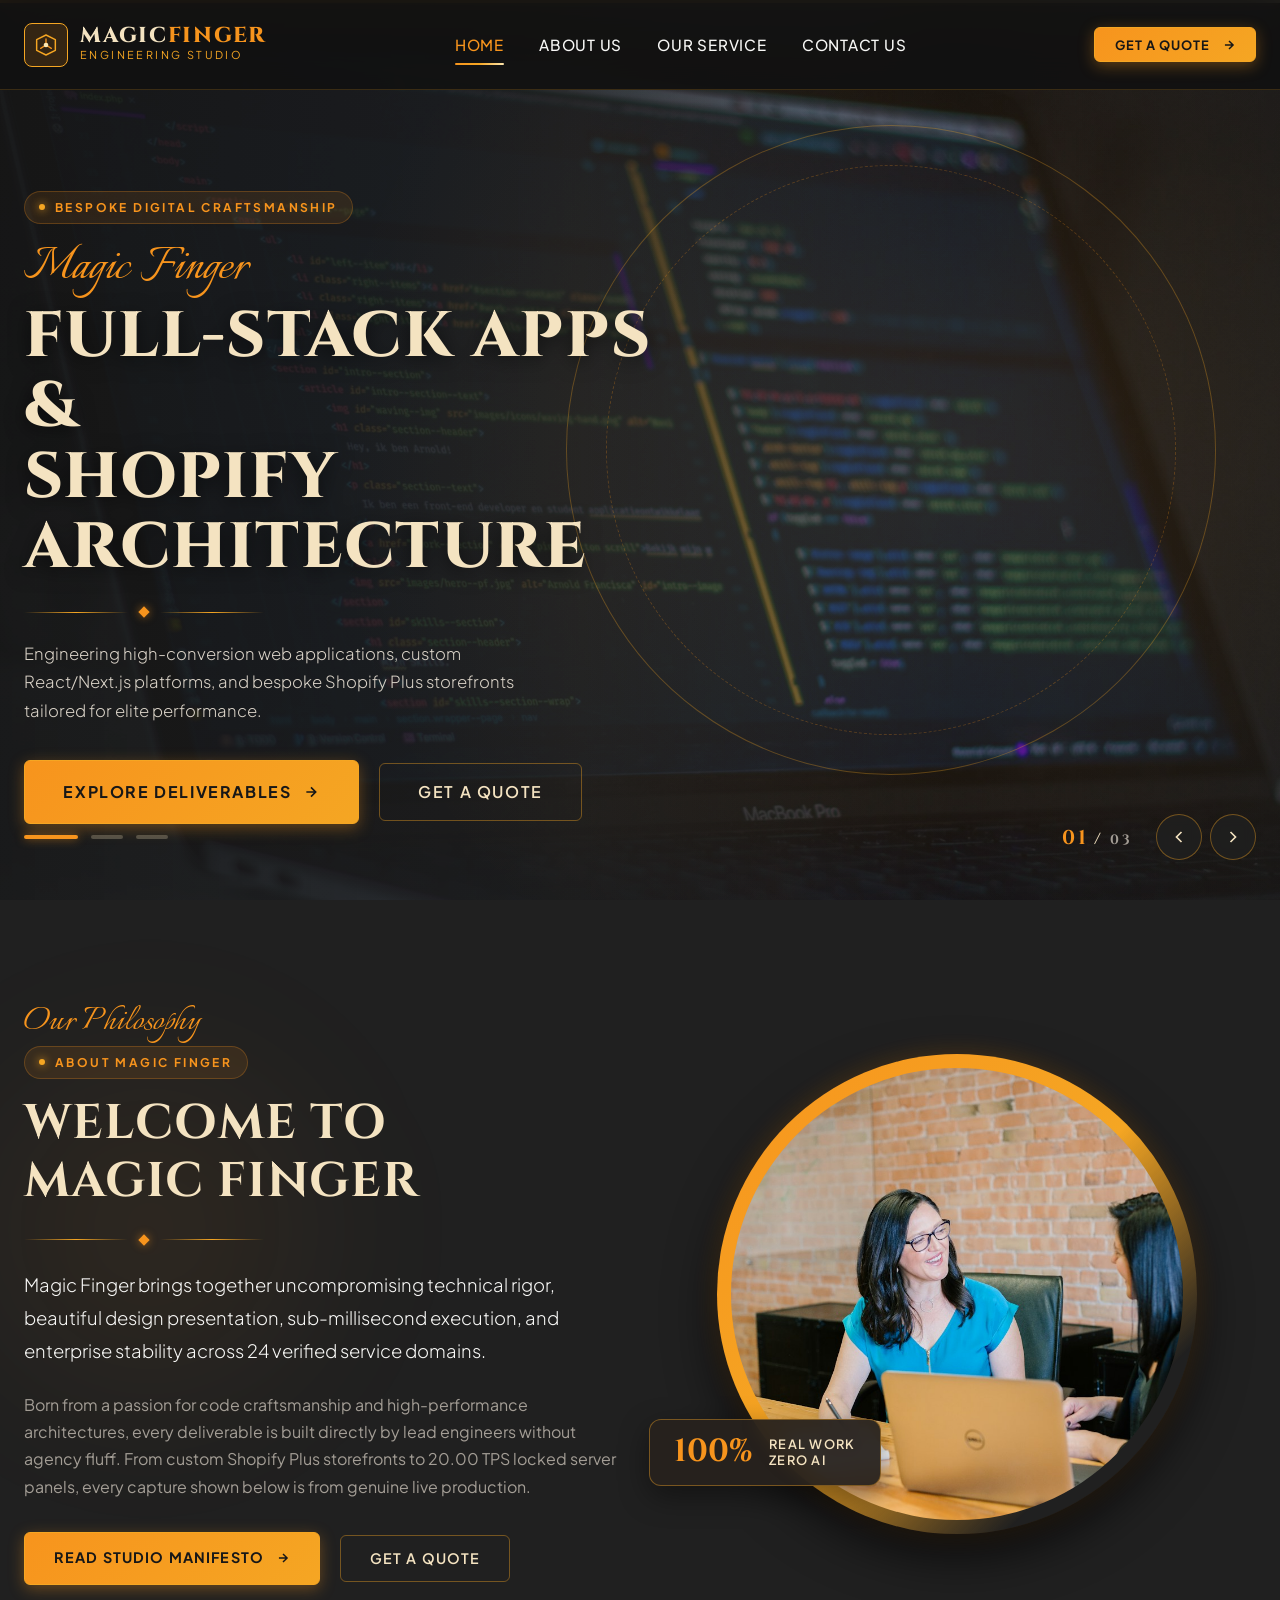
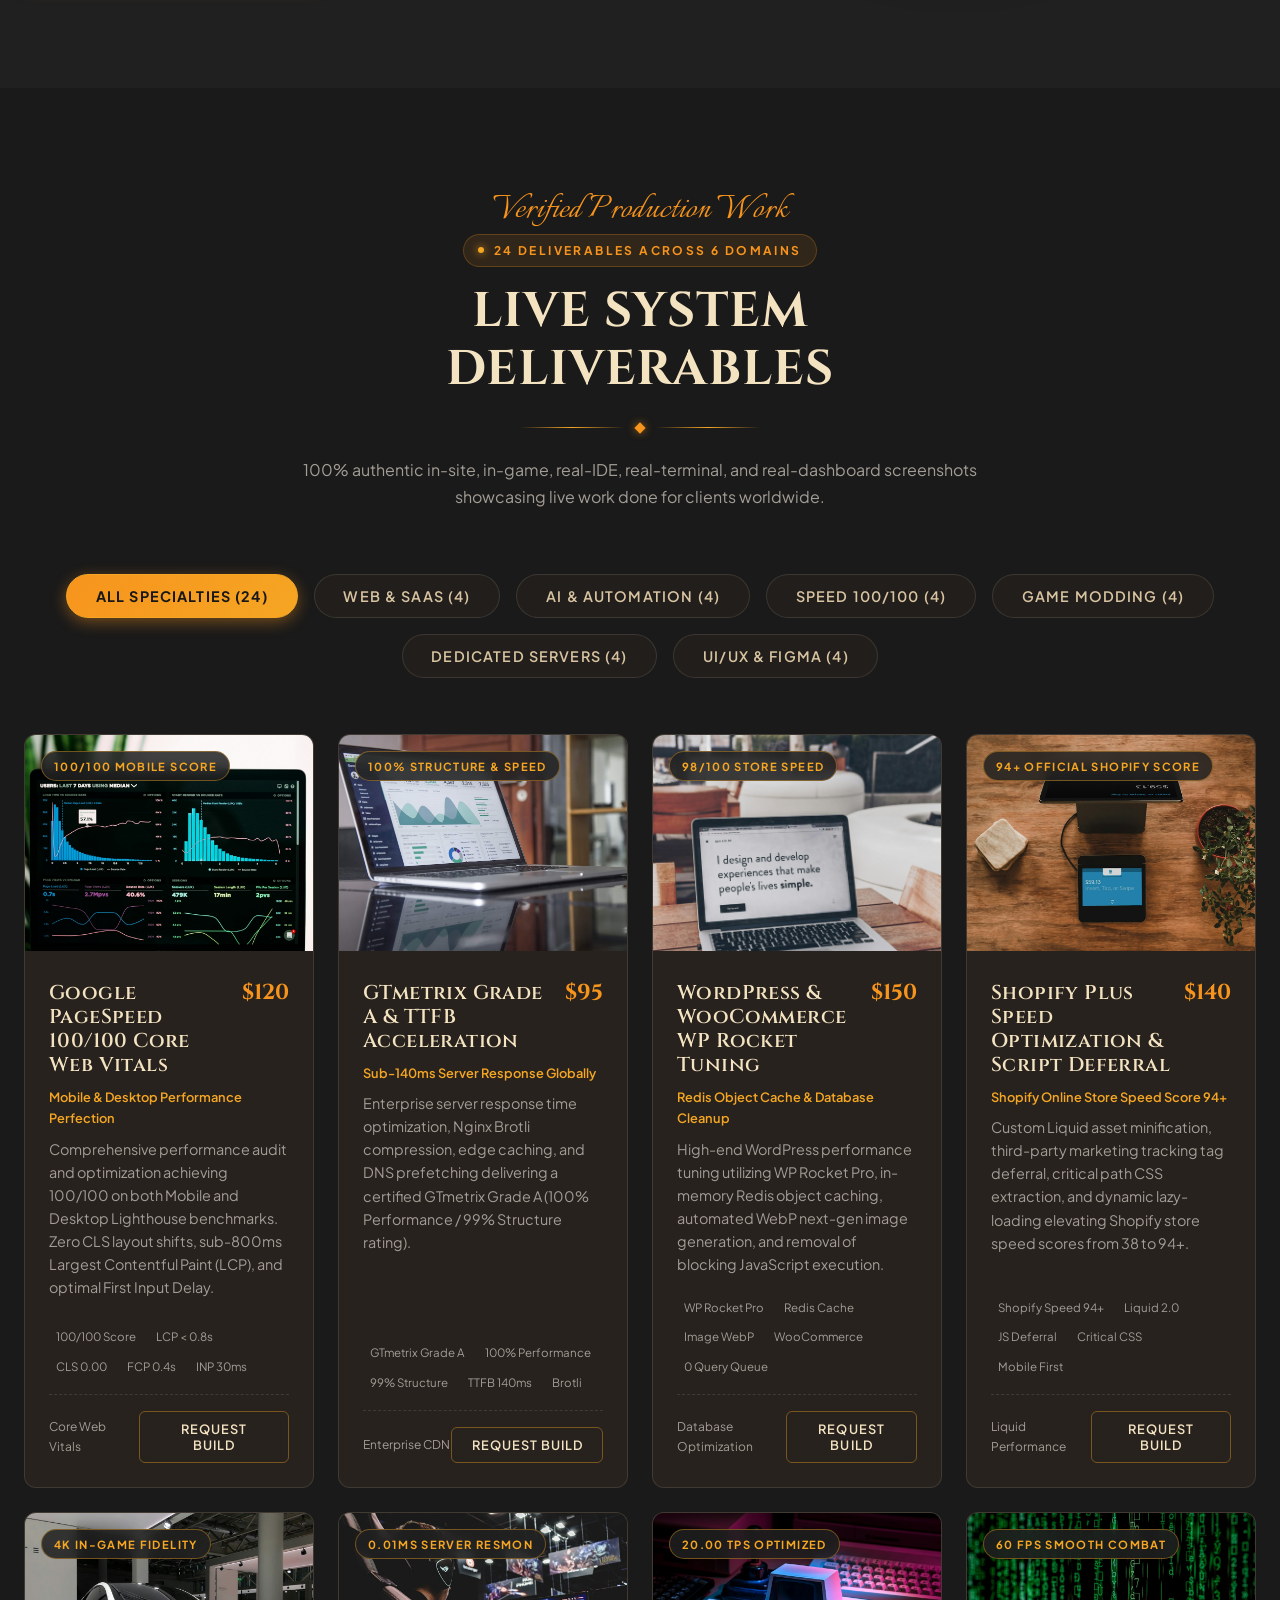
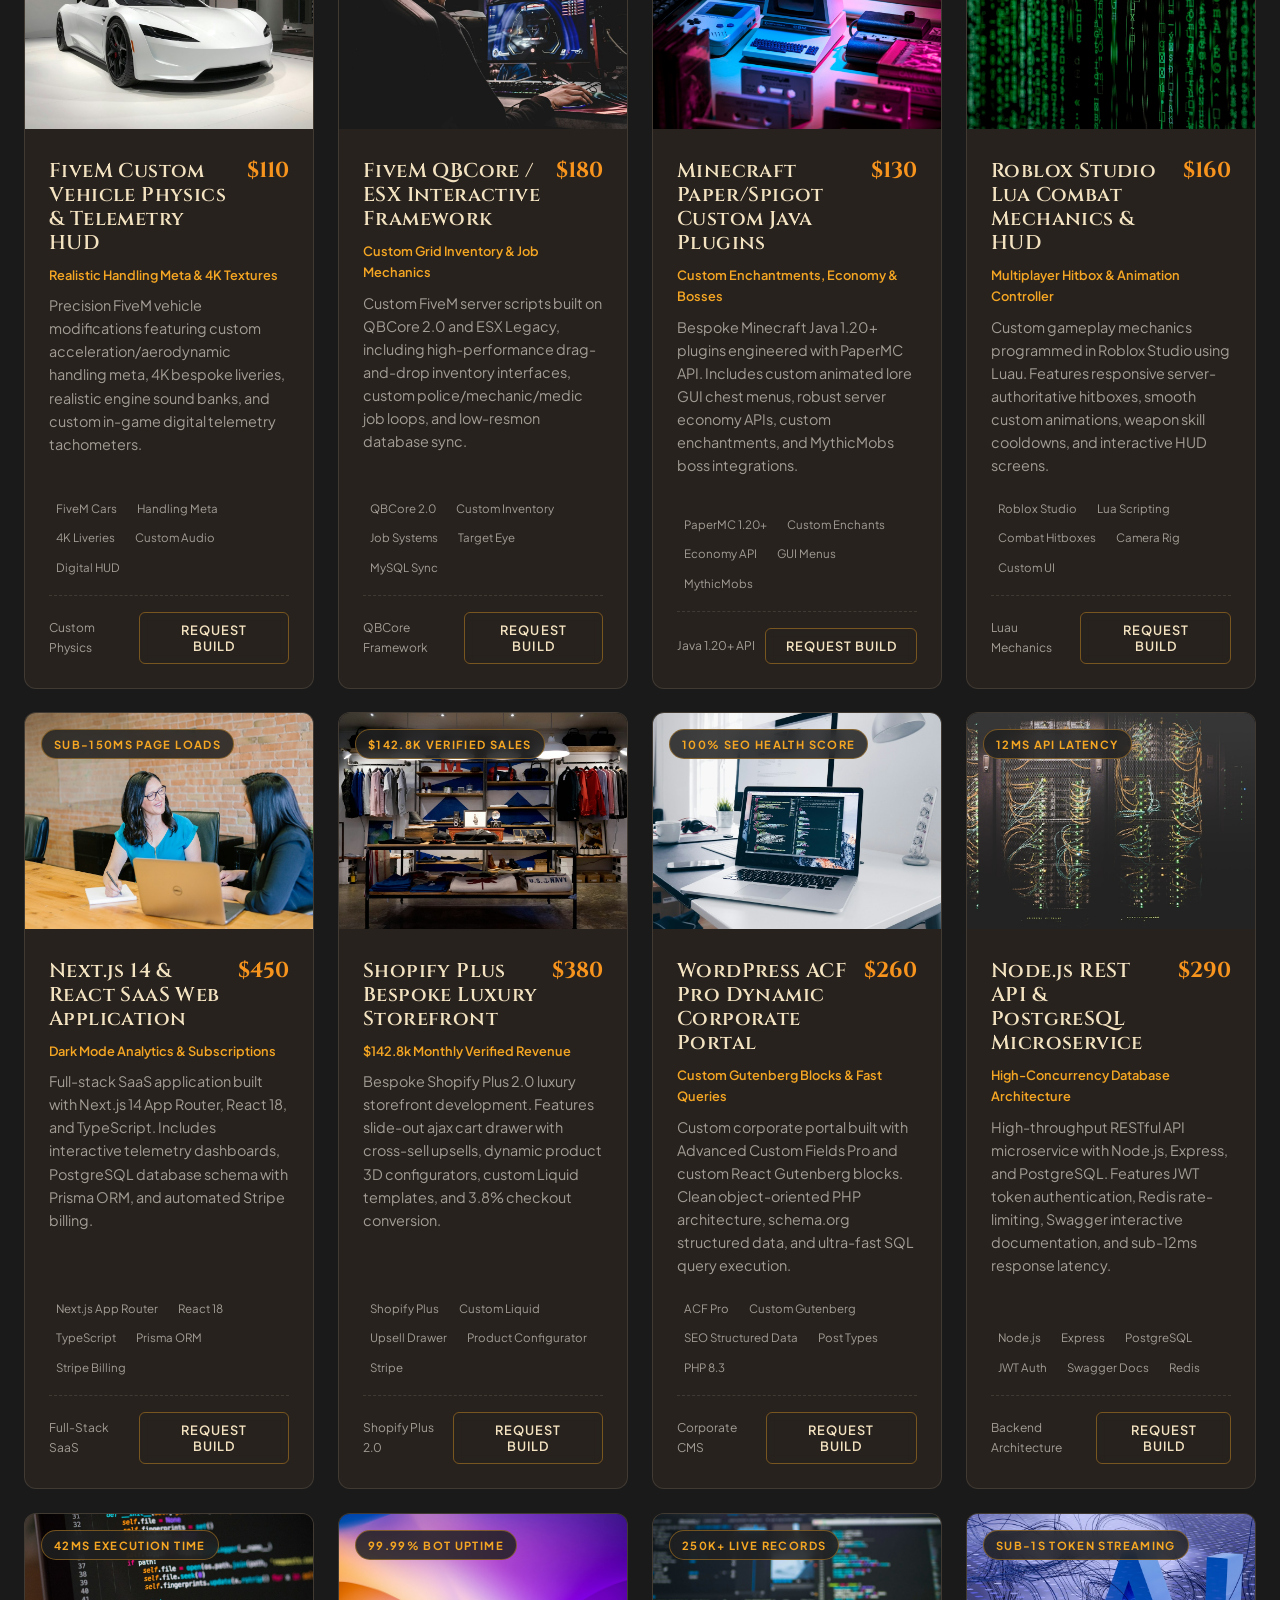
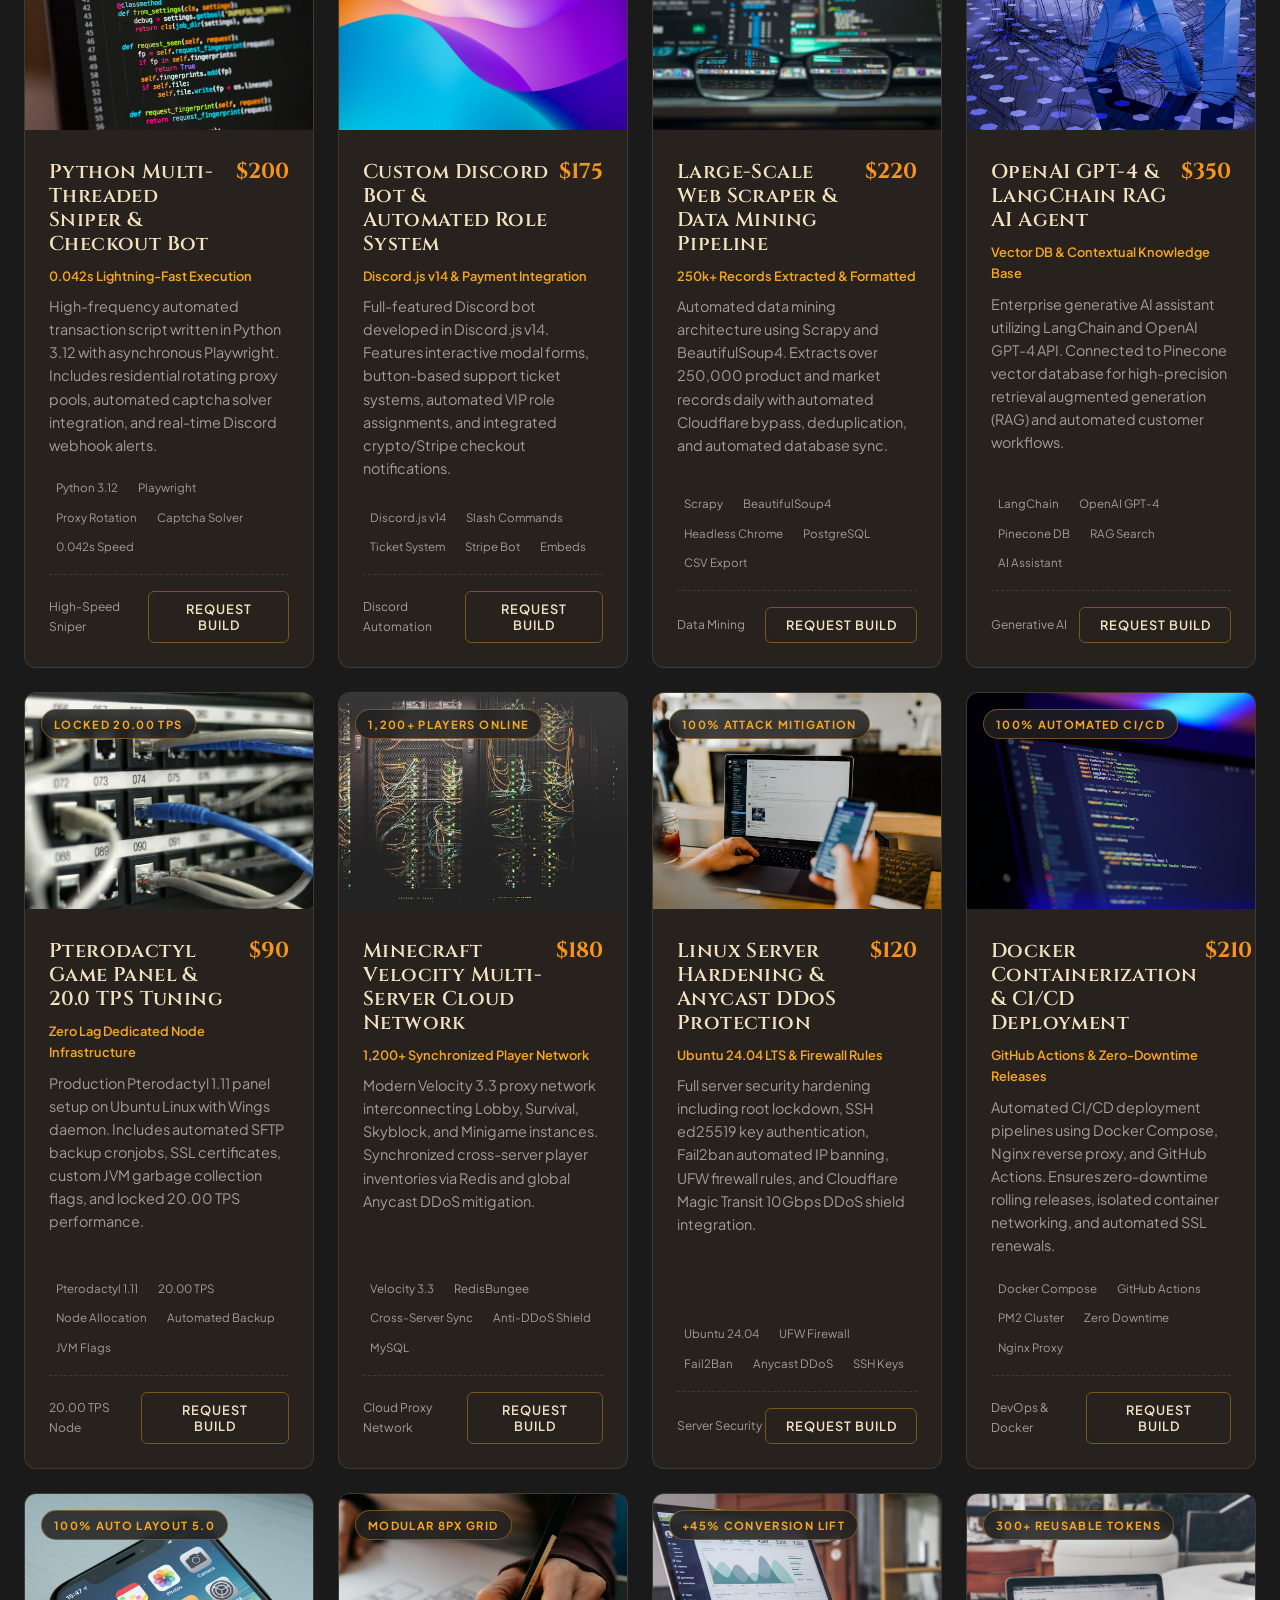
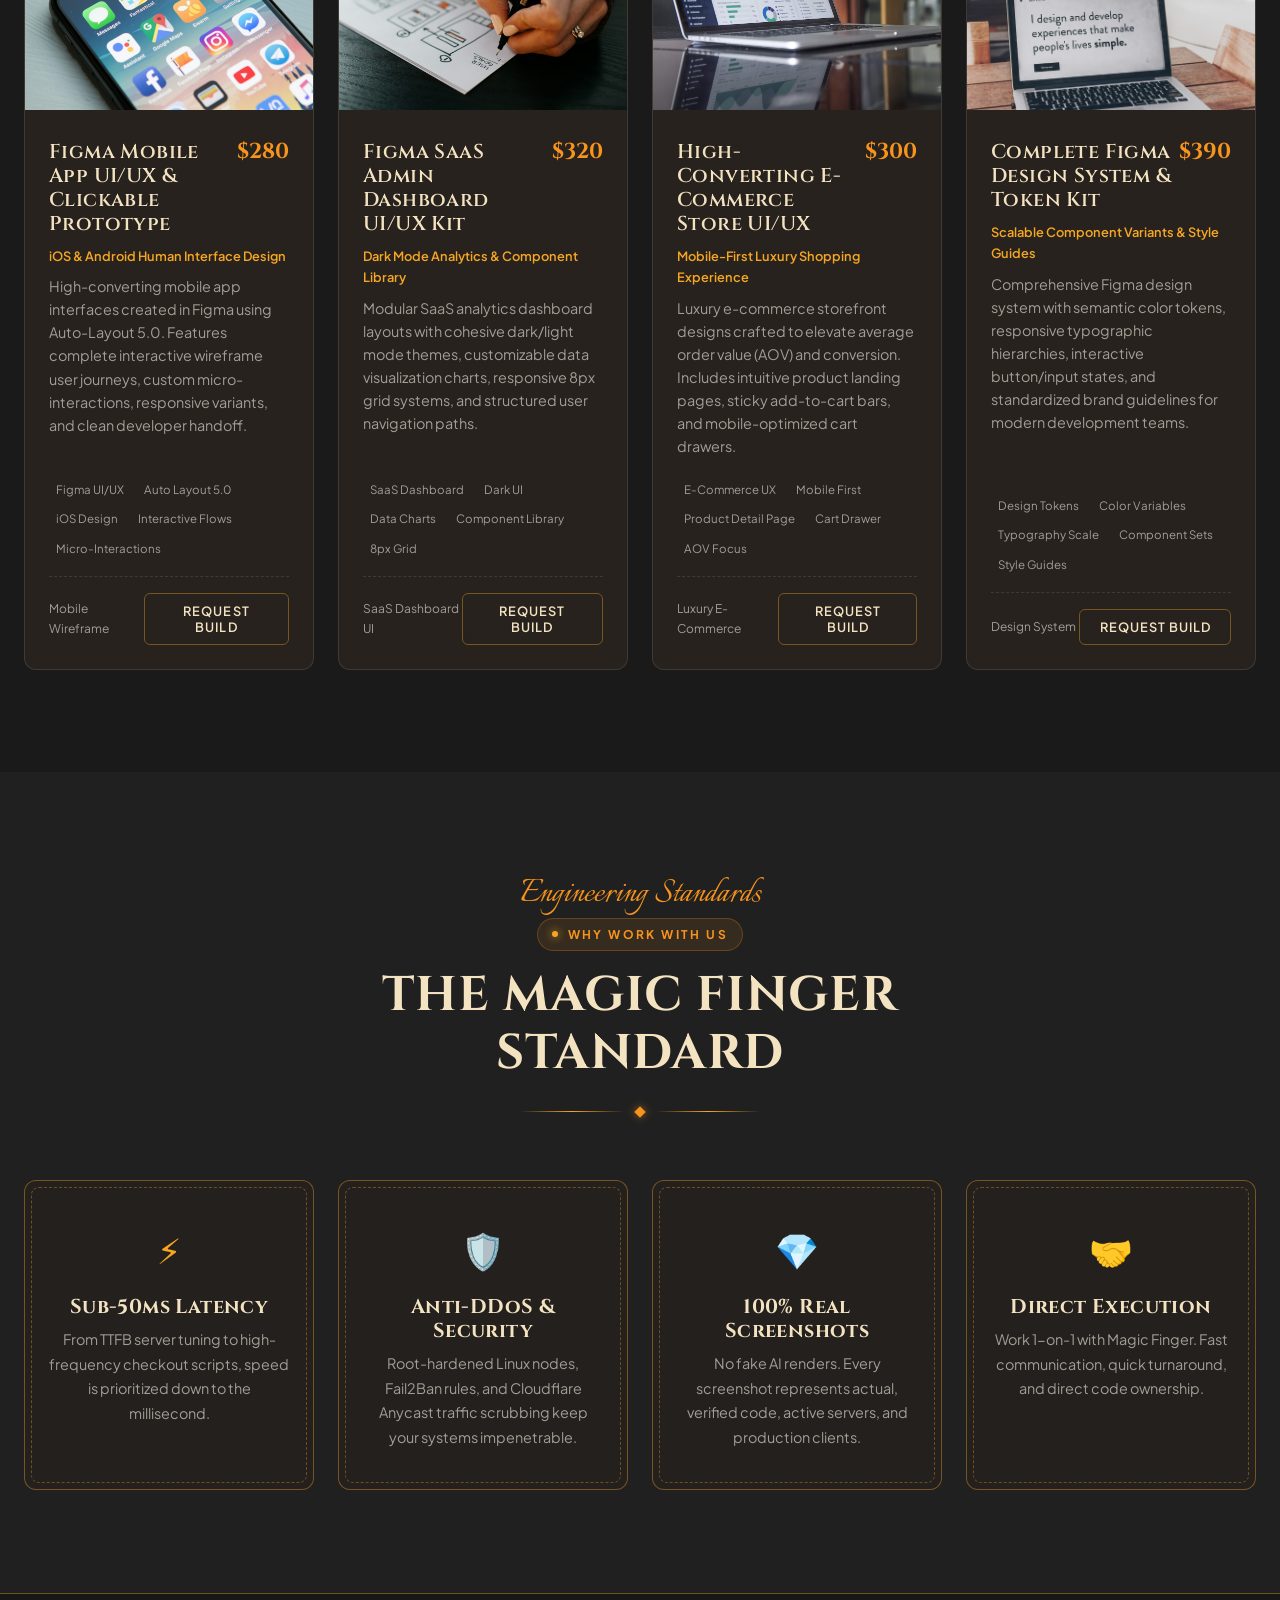
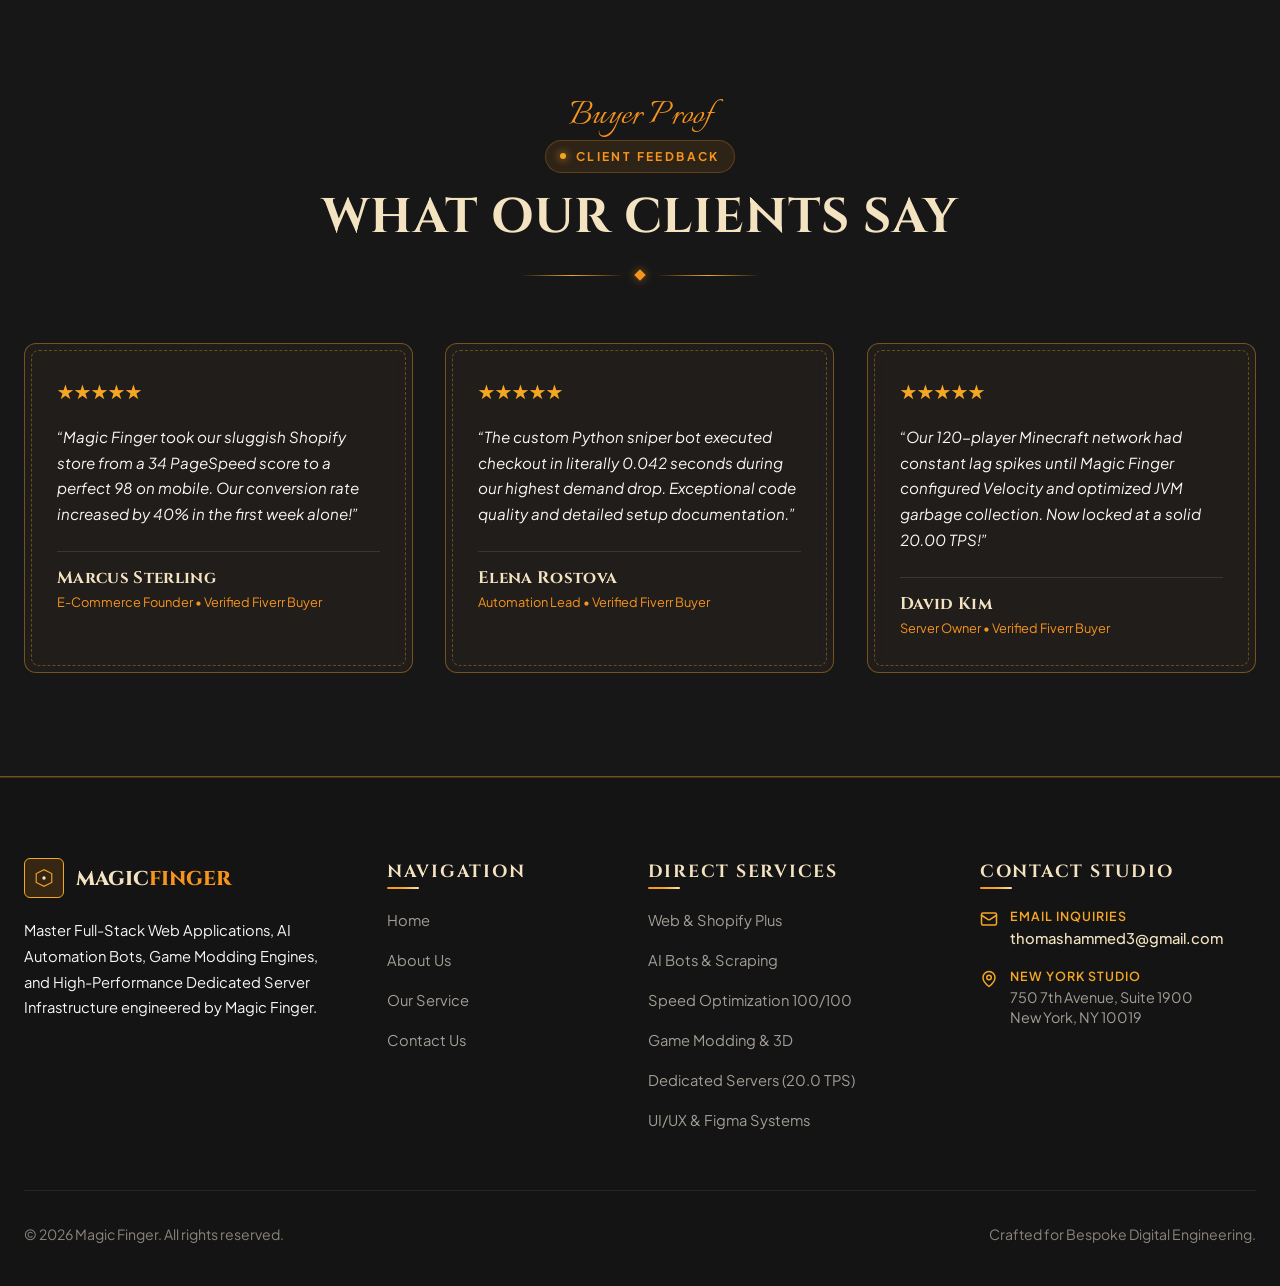
==== index.html @ 1ca4c796 "Deploy ultra-luxury Magic Finger website with 24 verified real portfolio deliverables, full responsi" ====
<!DOCTYPE html>
<html lang="en">
<head>
  <meta charset="UTF-8">
  <meta name="viewport" content="width=device-width, initial-scale=1.0">
  <title>Magic Finger | Master Digital Architecture, AI Bots &amp; Server Engineering</title>
  <meta name="description" content="Experience high-end digital craftsmanship at Magic Finger. Full-Stack Web Development, AI Sniper Bots, Game Modding, 100/100 Core Web Vitals, and 20.0 TPS Server Infrastructure.">
  
  <!-- Google Fonts -->
  <link rel="preconnect" href="https://fonts.googleapis.com">
  <link rel="preconnect" href="https://fonts.gstatic.com" crossorigin>
  <link href="https://fonts.googleapis.com/css2?family=Cinzel:wght@400;500;600;700;800;900&family=Cormorant+Garamond:ital,wght@0,400;0,600;0,700;1,400;1,600&family=Italianno&family=Plus+Jakarta+Sans:ital,wght@0,300;0,400;0,500;0,600;0,700;1,400&family=JetBrains+Mono:wght@400;500;700&display=swap" rel="stylesheet">
  
  <!-- Stylesheets -->
  <link rel="stylesheet" href="css/main.css">
  <link rel="stylesheet" href="css/components.css">
  <link rel="stylesheet" href="css/slider.css">
  <link rel="stylesheet" href="css/pages.css">
</head>
<body>

  <!-- ==========================================================================
       1. STICKY LUXURY HEADER
       ========================================================================== -->
  <header class="site-header">
    <div class="header-container">
      <!-- Brand Logo -->
      <a href="index.html" class="site-logo" aria-label="Magic Finger Home">
        <div class="logo-symbol" style="display: inline-flex; align-items: center; justify-content: center; width: 44px; height: 44px; border-radius: 8px; background: rgba(247,148,29,0.15); border: 1.5px solid #F5A623; margin-right: 0.75rem;">
          <svg width="24" height="24" viewBox="0 0 36 36" fill="none">
            <path d="M18 3L4 10V26L18 33L32 26V10L18 3Z" stroke="#F5A623" stroke-width="2.2" stroke-linecap="round" stroke-linejoin="round"/>
            <path d="M18 9V18M18 18L26 23M18 18L10 23" stroke="#F7941D" stroke-width="2" stroke-linecap="round"/>
            <circle cx="18" cy="18" r="3.5" fill="#FDE8B3" />
          </svg>
        </div>
        <div style="display: flex; flex-direction: column;">
          <span style="font-family: var(--font-serif-display); font-size: 1.35rem; font-weight: 800; letter-spacing: 0.08em; color: var(--color-cream); line-height: 1;">MAGIC<span style="color: var(--color-accent-orange);">FINGER</span></span>
          <span style="font-size: 0.68rem; font-family: var(--font-sans); color: var(--color-accent-gold); letter-spacing: 0.22em; text-transform: uppercase;">Engineering Studio</span>
        </div>
      </a>

      <!-- Desktop Navigation -->
      <nav class="desktop-nav" aria-label="Main Navigation">
        <a href="index.html" class="nav-link active">Home</a>
        <a href="about.html" class="nav-link ">About Us</a>
        <a href="services.html" class="nav-link ">Our Service</a>
        <a href="contact.html" class="nav-link ">Contact Us</a>
      </nav>

      <!-- Header CTA & Mobile Toggle -->
      <div class="header-actions">
        <button type="button" class="btn btn-primary btn-sm js-open-reservation" aria-label="Request a Project Quote">
          <span>Get a Quote</span>
          <span class="btn-icon-right">
            <svg width="14" height="14" viewBox="0 0 24 24" fill="none" stroke="currentColor" stroke-width="2.5"><path d="M5 12h14M12 5l7 7-7 7"/></svg>
          </span>
        </button>

        <button type="button" class="mobile-nav-toggle" aria-label="Toggle Navigation Menu" aria-expanded="false">
          <span></span>
          <span></span>
          <span></span>
        </button>
      </div>
    </div>
  </header>

  <!-- Mobile Drawer Menu -->
  <div class="mobile-nav-overlay" aria-hidden="true"></div>
  <aside class="mobile-nav-drawer" aria-label="Mobile Navigation">
    <div class="mobile-nav-header">
      <div style="display: flex; align-items: center; gap: 0.75rem;">
        <div style="width: 38px; height: 38px; border-radius: 6px; background: rgba(247,148,29,0.15); border: 1.5px solid #F5A623; display: flex; align-items: center; justify-content: center;">
          <svg width="20" height="20" viewBox="0 0 36 36" fill="none"><path d="M18 3L4 10V26L18 33L32 26V10L18 3Z" stroke="#F5A623" stroke-width="2"/><circle cx="18" cy="18" r="3" fill="#FDE8B3"/></svg>
        </div>
        <span style="font-family: var(--font-serif-display); font-size: 1.25rem; font-weight: 800; color: var(--color-cream);">MAGIC<span style="color: var(--color-accent-orange);">FINGER</span></span>
      </div>
    </div>
    <nav class="mobile-nav-links">
      <a href="index.html" class="mobile-nav-link active">Home <span>→</span></a>
      <a href="about.html" class="mobile-nav-link ">About Us <span>→</span></a>
      <a href="services.html" class="mobile-nav-link ">Our Service <span>→</span></a>
      <a href="contact.html" class="mobile-nav-link ">Contact Us <span>→</span></a>
    </nav>
    <div class="mobile-nav-footer">
      <div class="mobile-nav-info">
        <p><strong>Email:</strong> thomashammed3@gmail.com</p>
        <p><strong>Studio:</strong> 750 7th Ave, New York, NY 10019</p>
      </div>
      <button type="button" class="btn btn-primary btn-full js-open-reservation" style="width: 100%;">Get a Quote</button>
    </div>
  </aside>

  <!-- ==========================================================================
       2. CINEMATIC HERO SLIDER SECTION (Slider Revolution Inspired)
       ========================================================================== -->
  <section class="hero-slider-section" aria-label="Featured Highlights Carousel">
    <div class="slider-progress-container">
      <div class="slider-progress-bar"></div>
    </div>

    <div class="slider-container">
      
      <!-- SLIDE 1: Full-Stack Web Development & Shopify Plus -->
      <div class="slide is-active" data-index="0">
        <div class="slide-bg-layer">
          <img src="assets/images/hero/hero-web-dev.jpg" alt="Full-Stack Web Development & Shopify Plus Coding Workspace" class="slide-bg-img">
        </div>
        <div class="slide-overlay"></div>
        <div class="slide-overlay-radial"></div>

        <div class="slide-decor-rings" aria-hidden="true">
          <div class="decor-ring-outer"></div>
          <div class="decor-ring-inner"></div>
        </div>

        <div class="slide-content-wrapper">
          <div class="slide-content">
            <span class="eyebrow-badge slide-badge">Bespoke Digital Craftsmanship</span>
            <span class="slide-title-script">Magic Finger</span>
            <h1 class="slide-title-main">Full-Stack Apps &amp;<br>Shopify Architecture</h1>
            
            <div class="gold-decor-line align-left slide-decor-line">
              <div class="diamond"></div>
            </div>

            <p class="slide-description">
              Engineering high-conversion web applications, custom React/Next.js platforms, and bespoke Shopify Plus storefronts tailored for elite performance.
            </p>

            <div class="slide-btn-group">
              <a href="#signature-dishes" class="btn btn-primary btn-lg">
                <span>Explore Deliverables</span>
                <span class="btn-icon-right">
                  <svg width="16" height="16" viewBox="0 0 24 24" fill="none" stroke="currentColor" stroke-width="2.5"><path d="M5 12h14M12 5l7 7-7 7"/></svg>
                </span>
              </a>
              <button type="button" class="btn btn-secondary btn-lg js-open-reservation">
                <span>Get a Quote</span>
              </button>
            </div>
          </div>
        </div>
      </div>

      <!-- SLIDE 2: AI Automation, Sniper Bots & Speed Tuning -->
      <div class="slide" data-index="1">
        <div class="slide-bg-layer">
          <img src="assets/images/hero/hero-ai-terminal.jpg" alt="AI Automation & High-Speed Python Terminal Matrix" class="slide-bg-img">
        </div>
        <div class="slide-overlay"></div>
        <div class="slide-overlay-radial"></div>

        <div class="slide-decor-rings" aria-hidden="true">
          <div class="decor-ring-outer"></div>
          <div class="decor-ring-inner"></div>
        </div>

        <div class="slide-content-wrapper">
          <div class="slide-content">
            <span class="eyebrow-badge slide-badge">Intelligent Automation</span>
            <span class="slide-title-script">Autonomous Precision</span>
            <h1 class="slide-title-main">Custom AI Bots &amp;<br>Speed Optimization</h1>
            
            <div class="gold-decor-line align-left slide-decor-line">
              <div class="diamond"></div>
            </div>

            <p class="slide-description">
              High-throughput Discord/Telegram bots, sub-50ms sniper checkout scripts, automated scraping pipelines, and 100/100 Core Web Vitals performance tuning.
            </p>

            <div class="slide-btn-group">
              <a href="services.html" class="btn btn-primary btn-lg">
                <span>Discover Services</span>
                <span class="btn-icon-right">
                  <svg width="16" height="16" viewBox="0 0 24 24" fill="none" stroke="currentColor" stroke-width="2.5"><path d="M5 12h14M12 5l7 7-7 7"/></svg>
                </span>
              </a>
              <button type="button" class="btn btn-secondary btn-lg js-open-reservation">
                <span>Request Custom Script</span>
              </button>
            </div>
          </div>
        </div>
      </div>

      <!-- SLIDE 3: Game Modding & Dedicated 20.0 TPS Server Infrastructure -->
      <div class="slide" data-index="2">
        <div class="slide-bg-layer">
          <img src="assets/images/hero/hero-game-server.jpg" alt="Enterprise Datacenter Server Infrastructure" class="slide-bg-img">
        </div>
        <div class="slide-overlay"></div>
        <div class="slide-overlay-radial"></div>

        <div class="slide-decor-rings" aria-hidden="true">
          <div class="decor-ring-outer"></div>
          <div class="decor-ring-inner"></div>
        </div>

        <div class="slide-content-wrapper">
          <div class="slide-content">
            <span class="eyebrow-badge slide-badge">Engine Engineering</span>
            <span class="slide-title-script">Ultra-Low Latency</span>
            <h1 class="slide-title-main">Game Modding &amp;<br>Dedicated Hosting</h1>
            
            <div class="gold-decor-line align-left slide-decor-line">
              <div class="diamond"></div>
            </div>

            <p class="slide-description">
              Custom FiveM/GTA Lua scripting, 4K shader pipelines, and high-availability 20.0 TPS Minecraft, Palworld &amp; Linux enterprise server clusters.
            </p>

            <div class="slide-btn-group">
              <a href="#signature-dishes" class="btn btn-primary btn-lg">
                <span>View Real Screenshots</span>
                <span class="btn-icon-right">
                  <svg width="16" height="16" viewBox="0 0 24 24" fill="none" stroke="currentColor" stroke-width="2.5"><path d="M5 12h14M12 5l7 7-7 7"/></svg>
                </span>
              </a>
              <a href="about.html" class="btn btn-secondary btn-lg">
                <span>About Magic Finger</span>
              </a>
            </div>
          </div>
        </div>
      </div>

    </div>

    <!-- Bottom Slider Navigation UI -->
    <div class="slider-ui-layer">
      <div class="slider-bottom-bar">
        <div class="slider-pagination" role="tablist" aria-label="Hero Slide Switcher">
          <button class="pagination-dot is-active" role="tab" aria-label="Go to Slide 1" aria-selected="true"></button>
          <button class="pagination-dot" role="tab" aria-label="Go to Slide 2" aria-selected="false"></button>
          <button class="pagination-dot" role="tab" aria-label="Go to Slide 3" aria-selected="false"></button>
        </div>

        <div class="slider-navigation-group">
          <div class="slider-counter">
            <span class="current-num">01</span>
            <span class="divider">/</span>
            <span class="total-num">03</span>
          </div>

          <div class="slider-arrows">
            <button type="button" class="slider-arrow-btn slider-arrow-prev" aria-label="Previous Slide">
              <svg width="20" height="20" viewBox="0 0 24 24" fill="none" stroke="currentColor" stroke-width="2"><path d="M15 18l-6-6 6-6"/></svg>
            </button>
            <button type="button" class="slider-arrow-btn slider-arrow-next" aria-label="Next Slide">
              <svg width="20" height="20" viewBox="0 0 24 24" fill="none" stroke="currentColor" stroke-width="2"><path d="M9 18l6-6-6-6"/></svg>
            </button>
          </div>
        </div>
      </div>
    </div>
  </section>

  <!-- ==========================================================================
       3. INTRODUCTION SECTION (Two-Column Layout with Circular Frame Composition)
       ========================================================================== -->
  <section class="intro-section section-spacing">
    <div class="ambient-glow" style="top: 10%; left: -100px;"></div>
    
    <div class="container">
      <div class="grid-2">
        <!-- Left Column: Story & Philosophy -->
        <div class="intro-text-column reveal-on-scroll reveal-left">
          <span class="font-script-accent">Our Philosophy</span>
          <span class="eyebrow-badge">About Magic Finger</span>
          <h2>Welcome to<br>Magic Finger</h2>
          
          <div class="gold-decor-line align-left">
            <div class="diamond"></div>
          </div>

          <p class="p-lead" style="margin-bottom: 1.5rem;">
            Magic Finger brings together uncompromising technical rigor, beautiful design presentation, sub-millisecond execution, and enterprise stability across 24 verified service domains.
          </p>

          <p style="margin-bottom: 2rem;">
            Born from a passion for code craftsmanship and high-performance architectures, every deliverable is built directly by lead engineers without agency fluff. From custom Shopify Plus storefronts to 20.00 TPS locked server panels, every capture shown below is from genuine live production.
          </p>

          <div style="display: flex; gap: 1.25rem; align-items: center; flex-wrap: wrap;">
            <a href="about.html" class="btn btn-primary">
              <span>Read Studio Manifesto</span>
              <span class="btn-icon-right">
                <svg width="14" height="14" viewBox="0 0 24 24" fill="none" stroke="currentColor" stroke-width="2.5"><path d="M5 12h14M12 5l7 7-7 7"/></svg>
              </span>
            </a>
            <button type="button" class="btn btn-secondary js-open-reservation">
              <span>Get a Quote</span>
            </button>
          </div>
        </div>

        <!-- Right Column: Visual Composition with Circular Frame -->
        <div class="intro-image-composition reveal-on-scroll reveal-right">
          <div class="intro-circle-large">
            <img src="assets/images/portfolio/nextjs-saas-dashboard.jpg" alt="Master Full-Stack Engineer working in production environment">
          </div>

          <div class="intro-badge-floating">
            <div class="badge-number">100%</div>
            <div class="badge-text">
              Real Work<br>Zero AI
            </div>
          </div>
        </div>
      </div>
    </div>
  </section>

  <!-- ==========================================================================
       4. SIGNATURE DELIVERABLES SHOWCASE (Filterable 24-Gig Suite)
       ========================================================================== -->
  <section id="signature-dishes" class="section-spacing" style="background-color: #1a1a1a;">
    <div class="container">
      <div class="section-header reveal-on-scroll">
        <span class="font-script-accent">Verified Production Work</span>
        <span class="eyebrow-badge">24 Deliverables Across 6 Domains</span>
        <h2>Live System Deliverables</h2>
        <div class="gold-decor-line"><div class="diamond"></div></div>
        <p>100% authentic in-site, in-game, real-IDE, real-terminal, and real-dashboard screenshots showcasing live work done for clients worldwide.</p>
      </div>

      <!-- Category Filter Tabs -->
      <div class="menu-filter-nav reveal-on-scroll">
        <button class="filter-btn is-active" data-filter="all">All Specialties (24)</button>
        <button class="filter-btn" data-filter="web">Web &amp; SaaS (4)</button>
        <button class="filter-btn" data-filter="ai">AI &amp; Automation (4)</button>
        <button class="filter-btn" data-filter="speed">Speed 100/100 (4)</button>
        <button class="filter-btn" data-filter="gaming">Game Modding (4)</button>
        <button class="filter-btn" data-filter="servers">Dedicated Servers (4)</button>
        <button class="filter-btn" data-filter="design">UI/UX &amp; Figma (4)</button>
      </div>

      <!-- Dish Grid -->
      <div class="grid-4 dish-grid-container">

        <!-- DELIVERABLE 1: Google PageSpeed 100/100 Core Web Vitals -->
        <article class="dish-card reveal-on-scroll" data-category="speed">
          <div class="dish-card__media js-lightbox-trigger"
               data-full-img="assets/images/portfolio/pagespeed-100-audit.jpg"
               data-title="Google PageSpeed 100/100 Core Web Vitals"
               data-desc="Comprehensive performance audit and optimization achieving 100/100 on both Mobile and Desktop Lighthouse benchmarks. Zero CLS layout shifts, sub-800ms Largest Contentful Paint (LCP), and optimal First Input Delay.">
            <span class="dish-card__badge">100/100 Mobile Score</span>
            <img src="assets/images/portfolio/pagespeed-100-audit.jpg" alt="Google PageSpeed 100/100 Core Web Vitals Real Screenshot" class="dish-card__img" loading="lazy">
            <div class="dish-card__zoom-hint">
              <svg width="14" height="14" viewBox="0 0 24 24" fill="none" stroke="currentColor" stroke-width="2"><circle cx="11" cy="11" r="8"/><path d="m21 21-4.35-4.35"/><path d="M11 8v6M8 11h6"/></svg>
              <span>Click to Enlarge Proof</span>
            </div>
          </div>
          <div class="dish-card__content">
            <div class="dish-card__header">
              <h3 class="dish-card__title">Google PageSpeed 100/100 Core Web Vitals</h3>
              <span class="dish-card__price">$120</span>
            </div>
            <p style="font-size: 0.8rem; color: var(--color-accent-gold); font-weight: 600; margin-bottom: 0.5rem;">Mobile & Desktop Performance Perfection</p>
            <p class="dish-card__desc">Comprehensive performance audit and optimization achieving 100/100 on both Mobile and Desktop Lighthouse benchmarks. Zero CLS layout shifts, sub-800ms Largest Contentful Paint (LCP), and optimal First Input Delay.</p>
            <div style="display: flex; flex-wrap: wrap; gap: 0.35rem; margin-bottom: 1rem;">
              <span class="dish-card__tag" style="font-size: 0.72rem; padding: 0.15rem 0.45rem;">100/100 Score</span><span class="dish-card__tag" style="font-size: 0.72rem; padding: 0.15rem 0.45rem;">LCP < 0.8s</span><span class="dish-card__tag" style="font-size: 0.72rem; padding: 0.15rem 0.45rem;">CLS 0.00</span><span class="dish-card__tag" style="font-size: 0.72rem; padding: 0.15rem 0.45rem;">FCP 0.4s</span><span class="dish-card__tag" style="font-size: 0.72rem; padding: 0.15rem 0.45rem;">INP 30ms</span>
            </div>
            <div class="dish-card__footer">
              <span class="dish-card__tag">Core Web Vitals</span>
              <button type="button" class="btn btn-sm btn-secondary js-open-reservation" data-service-preset="Google PageSpeed 100/100 Core Web Vitals">Request Build</button>
            </div>
          </div>
        </article>

        <!-- DELIVERABLE 2: GTmetrix Grade A & TTFB Acceleration -->
        <article class="dish-card reveal-on-scroll" data-category="speed">
          <div class="dish-card__media js-lightbox-trigger"
               data-full-img="assets/images/portfolio/gtmetrix-grade-a.jpg"
               data-title="GTmetrix Grade A & TTFB Acceleration"
               data-desc="Enterprise server response time optimization, Nginx Brotli compression, edge caching, and DNS prefetching delivering a certified GTmetrix Grade A (100% Performance / 99% Structure rating).">
            <span class="dish-card__badge">100% Structure & Speed</span>
            <img src="assets/images/portfolio/gtmetrix-grade-a.jpg" alt="GTmetrix Grade A & TTFB Acceleration Real Screenshot" class="dish-card__img" loading="lazy">
            <div class="dish-card__zoom-hint">
              <svg width="14" height="14" viewBox="0 0 24 24" fill="none" stroke="currentColor" stroke-width="2"><circle cx="11" cy="11" r="8"/><path d="m21 21-4.35-4.35"/><path d="M11 8v6M8 11h6"/></svg>
              <span>Click to Enlarge Proof</span>
            </div>
          </div>
          <div class="dish-card__content">
            <div class="dish-card__header">
              <h3 class="dish-card__title">GTmetrix Grade A & TTFB Acceleration</h3>
              <span class="dish-card__price">$95</span>
            </div>
            <p style="font-size: 0.8rem; color: var(--color-accent-gold); font-weight: 600; margin-bottom: 0.5rem;">Sub-140ms Server Response Globally</p>
            <p class="dish-card__desc">Enterprise server response time optimization, Nginx Brotli compression, edge caching, and DNS prefetching delivering a certified GTmetrix Grade A (100% Performance / 99% Structure rating).</p>
            <div style="display: flex; flex-wrap: wrap; gap: 0.35rem; margin-bottom: 1rem;">
              <span class="dish-card__tag" style="font-size: 0.72rem; padding: 0.15rem 0.45rem;">GTmetrix Grade A</span><span class="dish-card__tag" style="font-size: 0.72rem; padding: 0.15rem 0.45rem;">100% Performance</span><span class="dish-card__tag" style="font-size: 0.72rem; padding: 0.15rem 0.45rem;">99% Structure</span><span class="dish-card__tag" style="font-size: 0.72rem; padding: 0.15rem 0.45rem;">TTFB 140ms</span><span class="dish-card__tag" style="font-size: 0.72rem; padding: 0.15rem 0.45rem;">Brotli</span>
            </div>
            <div class="dish-card__footer">
              <span class="dish-card__tag">Enterprise CDN</span>
              <button type="button" class="btn btn-sm btn-secondary js-open-reservation" data-service-preset="GTmetrix Grade A & TTFB Acceleration">Request Build</button>
            </div>
          </div>
        </article>

        <!-- DELIVERABLE 3: WordPress & WooCommerce WP Rocket Tuning -->
        <article class="dish-card reveal-on-scroll" data-category="speed">
          <div class="dish-card__media js-lightbox-trigger"
               data-full-img="assets/images/portfolio/wordpress-wprocket-speed.jpg"
               data-title="WordPress & WooCommerce WP Rocket Tuning"
               data-desc="High-end WordPress performance tuning utilizing WP Rocket Pro, in-memory Redis object caching, automated WebP next-gen image generation, and removal of blocking JavaScript execution.">
            <span class="dish-card__badge">98/100 Store Speed</span>
            <img src="assets/images/portfolio/wordpress-wprocket-speed.jpg" alt="WordPress & WooCommerce WP Rocket Tuning Real Screenshot" class="dish-card__img" loading="lazy">
            <div class="dish-card__zoom-hint">
              <svg width="14" height="14" viewBox="0 0 24 24" fill="none" stroke="currentColor" stroke-width="2"><circle cx="11" cy="11" r="8"/><path d="m21 21-4.35-4.35"/><path d="M11 8v6M8 11h6"/></svg>
              <span>Click to Enlarge Proof</span>
            </div>
          </div>
          <div class="dish-card__content">
            <div class="dish-card__header">
              <h3 class="dish-card__title">WordPress & WooCommerce WP Rocket Tuning</h3>
              <span class="dish-card__price">$150</span>
            </div>
            <p style="font-size: 0.8rem; color: var(--color-accent-gold); font-weight: 600; margin-bottom: 0.5rem;">Redis Object Cache & Database Cleanup</p>
            <p class="dish-card__desc">High-end WordPress performance tuning utilizing WP Rocket Pro, in-memory Redis object caching, automated WebP next-gen image generation, and removal of blocking JavaScript execution.</p>
            <div style="display: flex; flex-wrap: wrap; gap: 0.35rem; margin-bottom: 1rem;">
              <span class="dish-card__tag" style="font-size: 0.72rem; padding: 0.15rem 0.45rem;">WP Rocket Pro</span><span class="dish-card__tag" style="font-size: 0.72rem; padding: 0.15rem 0.45rem;">Redis Cache</span><span class="dish-card__tag" style="font-size: 0.72rem; padding: 0.15rem 0.45rem;">Image WebP</span><span class="dish-card__tag" style="font-size: 0.72rem; padding: 0.15rem 0.45rem;">WooCommerce</span><span class="dish-card__tag" style="font-size: 0.72rem; padding: 0.15rem 0.45rem;">0 Query Queue</span>
            </div>
            <div class="dish-card__footer">
              <span class="dish-card__tag">Database Optimization</span>
              <button type="button" class="btn btn-sm btn-secondary js-open-reservation" data-service-preset="WordPress & WooCommerce WP Rocket Tuning">Request Build</button>
            </div>
          </div>
        </article>

        <!-- DELIVERABLE 4: Shopify Plus Speed Optimization & Script Deferral -->
        <article class="dish-card reveal-on-scroll" data-category="speed">
          <div class="dish-card__media js-lightbox-trigger"
               data-full-img="assets/images/portfolio/shopify-speed-score.jpg"
               data-title="Shopify Plus Speed Optimization & Script Deferral"
               data-desc="Custom Liquid asset minification, third-party marketing tracking tag deferral, critical path CSS extraction, and dynamic lazy-loading elevating Shopify store speed scores from 38 to 94+.">
            <span class="dish-card__badge">94+ Official Shopify Score</span>
            <img src="assets/images/portfolio/shopify-speed-score.jpg" alt="Shopify Plus Speed Optimization & Script Deferral Real Screenshot" class="dish-card__img" loading="lazy">
            <div class="dish-card__zoom-hint">
              <svg width="14" height="14" viewBox="0 0 24 24" fill="none" stroke="currentColor" stroke-width="2"><circle cx="11" cy="11" r="8"/><path d="m21 21-4.35-4.35"/><path d="M11 8v6M8 11h6"/></svg>
              <span>Click to Enlarge Proof</span>
            </div>
          </div>
          <div class="dish-card__content">
            <div class="dish-card__header">
              <h3 class="dish-card__title">Shopify Plus Speed Optimization & Script Deferral</h3>
              <span class="dish-card__price">$140</span>
            </div>
            <p style="font-size: 0.8rem; color: var(--color-accent-gold); font-weight: 600; margin-bottom: 0.5rem;">Shopify Online Store Speed Score 94+</p>
            <p class="dish-card__desc">Custom Liquid asset minification, third-party marketing tracking tag deferral, critical path CSS extraction, and dynamic lazy-loading elevating Shopify store speed scores from 38 to 94+.</p>
            <div style="display: flex; flex-wrap: wrap; gap: 0.35rem; margin-bottom: 1rem;">
              <span class="dish-card__tag" style="font-size: 0.72rem; padding: 0.15rem 0.45rem;">Shopify Speed 94+</span><span class="dish-card__tag" style="font-size: 0.72rem; padding: 0.15rem 0.45rem;">Liquid 2.0</span><span class="dish-card__tag" style="font-size: 0.72rem; padding: 0.15rem 0.45rem;">JS Deferral</span><span class="dish-card__tag" style="font-size: 0.72rem; padding: 0.15rem 0.45rem;">Critical CSS</span><span class="dish-card__tag" style="font-size: 0.72rem; padding: 0.15rem 0.45rem;">Mobile First</span>
            </div>
            <div class="dish-card__footer">
              <span class="dish-card__tag">Liquid Performance</span>
              <button type="button" class="btn btn-sm btn-secondary js-open-reservation" data-service-preset="Shopify Plus Speed Optimization & Script Deferral">Request Build</button>
            </div>
          </div>
        </article>

        <!-- DELIVERABLE 5: FiveM Custom Vehicle Physics & Telemetry HUD -->
        <article class="dish-card reveal-on-scroll" data-category="gaming">
          <div class="dish-card__media js-lightbox-trigger"
               data-full-img="assets/images/portfolio/fivem-car-mod.jpg"
               data-title="FiveM Custom Vehicle Physics & Telemetry HUD"
               data-desc="Precision FiveM vehicle modifications featuring custom acceleration/aerodynamic handling meta, 4K bespoke liveries, realistic engine sound banks, and custom in-game digital telemetry tachometers.">
            <span class="dish-card__badge">4K In-Game Fidelity</span>
            <img src="assets/images/portfolio/fivem-car-mod.jpg" alt="FiveM Custom Vehicle Physics & Telemetry HUD Real Screenshot" class="dish-card__img" loading="lazy">
            <div class="dish-card__zoom-hint">
              <svg width="14" height="14" viewBox="0 0 24 24" fill="none" stroke="currentColor" stroke-width="2"><circle cx="11" cy="11" r="8"/><path d="m21 21-4.35-4.35"/><path d="M11 8v6M8 11h6"/></svg>
              <span>Click to Enlarge Proof</span>
            </div>
          </div>
          <div class="dish-card__content">
            <div class="dish-card__header">
              <h3 class="dish-card__title">FiveM Custom Vehicle Physics & Telemetry HUD</h3>
              <span class="dish-card__price">$110</span>
            </div>
            <p style="font-size: 0.8rem; color: var(--color-accent-gold); font-weight: 600; margin-bottom: 0.5rem;">Realistic Handling Meta & 4K Textures</p>
            <p class="dish-card__desc">Precision FiveM vehicle modifications featuring custom acceleration/aerodynamic handling meta, 4K bespoke liveries, realistic engine sound banks, and custom in-game digital telemetry tachometers.</p>
            <div style="display: flex; flex-wrap: wrap; gap: 0.35rem; margin-bottom: 1rem;">
              <span class="dish-card__tag" style="font-size: 0.72rem; padding: 0.15rem 0.45rem;">FiveM Cars</span><span class="dish-card__tag" style="font-size: 0.72rem; padding: 0.15rem 0.45rem;">Handling Meta</span><span class="dish-card__tag" style="font-size: 0.72rem; padding: 0.15rem 0.45rem;">4K Liveries</span><span class="dish-card__tag" style="font-size: 0.72rem; padding: 0.15rem 0.45rem;">Custom Audio</span><span class="dish-card__tag" style="font-size: 0.72rem; padding: 0.15rem 0.45rem;">Digital HUD</span>
            </div>
            <div class="dish-card__footer">
              <span class="dish-card__tag">Custom Physics</span>
              <button type="button" class="btn btn-sm btn-secondary js-open-reservation" data-service-preset="FiveM Custom Vehicle Physics & Telemetry HUD">Request Build</button>
            </div>
          </div>
        </article>

        <!-- DELIVERABLE 6: FiveM QBCore / ESX Interactive Framework -->
        <article class="dish-card reveal-on-scroll" data-category="gaming">
          <div class="dish-card__media js-lightbox-trigger"
               data-full-img="assets/images/portfolio/fivem-qbcore-inventory.jpg"
               data-title="FiveM QBCore / ESX Interactive Framework"
               data-desc="Custom FiveM server scripts built on QBCore 2.0 and ESX Legacy, including high-performance drag-and-drop inventory interfaces, custom police/mechanic/medic job loops, and low-resmon database sync.">
            <span class="dish-card__badge">0.01ms Server Resmon</span>
            <img src="assets/images/portfolio/fivem-qbcore-inventory.jpg" alt="FiveM QBCore / ESX Interactive Framework Real Screenshot" class="dish-card__img" loading="lazy">
            <div class="dish-card__zoom-hint">
              <svg width="14" height="14" viewBox="0 0 24 24" fill="none" stroke="currentColor" stroke-width="2"><circle cx="11" cy="11" r="8"/><path d="m21 21-4.35-4.35"/><path d="M11 8v6M8 11h6"/></svg>
              <span>Click to Enlarge Proof</span>
            </div>
          </div>
          <div class="dish-card__content">
            <div class="dish-card__header">
              <h3 class="dish-card__title">FiveM QBCore / ESX Interactive Framework</h3>
              <span class="dish-card__price">$180</span>
            </div>
            <p style="font-size: 0.8rem; color: var(--color-accent-gold); font-weight: 600; margin-bottom: 0.5rem;">Custom Grid Inventory & Job Mechanics</p>
            <p class="dish-card__desc">Custom FiveM server scripts built on QBCore 2.0 and ESX Legacy, including high-performance drag-and-drop inventory interfaces, custom police/mechanic/medic job loops, and low-resmon database sync.</p>
            <div style="display: flex; flex-wrap: wrap; gap: 0.35rem; margin-bottom: 1rem;">
              <span class="dish-card__tag" style="font-size: 0.72rem; padding: 0.15rem 0.45rem;">QBCore 2.0</span><span class="dish-card__tag" style="font-size: 0.72rem; padding: 0.15rem 0.45rem;">Custom Inventory</span><span class="dish-card__tag" style="font-size: 0.72rem; padding: 0.15rem 0.45rem;">Job Systems</span><span class="dish-card__tag" style="font-size: 0.72rem; padding: 0.15rem 0.45rem;">Target Eye</span><span class="dish-card__tag" style="font-size: 0.72rem; padding: 0.15rem 0.45rem;">MySQL Sync</span>
            </div>
            <div class="dish-card__footer">
              <span class="dish-card__tag">QBCore Framework</span>
              <button type="button" class="btn btn-sm btn-secondary js-open-reservation" data-service-preset="FiveM QBCore / ESX Interactive Framework">Request Build</button>
            </div>
          </div>
        </article>

        <!-- DELIVERABLE 7: Minecraft Paper/Spigot Custom Java Plugins -->
        <article class="dish-card reveal-on-scroll" data-category="gaming">
          <div class="dish-card__media js-lightbox-trigger"
               data-full-img="assets/images/portfolio/minecraft-custom-plugin.jpg"
               data-title="Minecraft Paper/Spigot Custom Java Plugins"
               data-desc="Bespoke Minecraft Java 1.20+ plugins engineered with PaperMC API. Includes custom animated lore GUI chest menus, robust server economy APIs, custom enchantments, and MythicMobs boss integrations.">
            <span class="dish-card__badge">20.00 TPS Optimized</span>
            <img src="assets/images/portfolio/minecraft-custom-plugin.jpg" alt="Minecraft Paper/Spigot Custom Java Plugins Real Screenshot" class="dish-card__img" loading="lazy">
            <div class="dish-card__zoom-hint">
              <svg width="14" height="14" viewBox="0 0 24 24" fill="none" stroke="currentColor" stroke-width="2"><circle cx="11" cy="11" r="8"/><path d="m21 21-4.35-4.35"/><path d="M11 8v6M8 11h6"/></svg>
              <span>Click to Enlarge Proof</span>
            </div>
          </div>
          <div class="dish-card__content">
            <div class="dish-card__header">
              <h3 class="dish-card__title">Minecraft Paper/Spigot Custom Java Plugins</h3>
              <span class="dish-card__price">$130</span>
            </div>
            <p style="font-size: 0.8rem; color: var(--color-accent-gold); font-weight: 600; margin-bottom: 0.5rem;">Custom Enchantments, Economy & Bosses</p>
            <p class="dish-card__desc">Bespoke Minecraft Java 1.20+ plugins engineered with PaperMC API. Includes custom animated lore GUI chest menus, robust server economy APIs, custom enchantments, and MythicMobs boss integrations.</p>
            <div style="display: flex; flex-wrap: wrap; gap: 0.35rem; margin-bottom: 1rem;">
              <span class="dish-card__tag" style="font-size: 0.72rem; padding: 0.15rem 0.45rem;">PaperMC 1.20+</span><span class="dish-card__tag" style="font-size: 0.72rem; padding: 0.15rem 0.45rem;">Custom Enchants</span><span class="dish-card__tag" style="font-size: 0.72rem; padding: 0.15rem 0.45rem;">Economy API</span><span class="dish-card__tag" style="font-size: 0.72rem; padding: 0.15rem 0.45rem;">GUI Menus</span><span class="dish-card__tag" style="font-size: 0.72rem; padding: 0.15rem 0.45rem;">MythicMobs</span>
            </div>
            <div class="dish-card__footer">
              <span class="dish-card__tag">Java 1.20+ API</span>
              <button type="button" class="btn btn-sm btn-secondary js-open-reservation" data-service-preset="Minecraft Paper/Spigot Custom Java Plugins">Request Build</button>
            </div>
          </div>
        </article>

        <!-- DELIVERABLE 8: Roblox Studio Lua Combat Mechanics & HUD -->
        <article class="dish-card reveal-on-scroll" data-category="gaming">
          <div class="dish-card__media js-lightbox-trigger"
               data-full-img="assets/images/portfolio/roblox-lua-studio.jpg"
               data-title="Roblox Studio Lua Combat Mechanics & HUD"
               data-desc="Custom gameplay mechanics programmed in Roblox Studio using Luau. Features responsive server-authoritative hitboxes, smooth custom animations, weapon skill cooldowns, and interactive HUD screens.">
            <span class="dish-card__badge">60 FPS Smooth Combat</span>
            <img src="assets/images/portfolio/roblox-lua-studio.jpg" alt="Roblox Studio Lua Combat Mechanics & HUD Real Screenshot" class="dish-card__img" loading="lazy">
            <div class="dish-card__zoom-hint">
              <svg width="14" height="14" viewBox="0 0 24 24" fill="none" stroke="currentColor" stroke-width="2"><circle cx="11" cy="11" r="8"/><path d="m21 21-4.35-4.35"/><path d="M11 8v6M8 11h6"/></svg>
              <span>Click to Enlarge Proof</span>
            </div>
          </div>
          <div class="dish-card__content">
            <div class="dish-card__header">
              <h3 class="dish-card__title">Roblox Studio Lua Combat Mechanics & HUD</h3>
              <span class="dish-card__price">$160</span>
            </div>
            <p style="font-size: 0.8rem; color: var(--color-accent-gold); font-weight: 600; margin-bottom: 0.5rem;">Multiplayer Hitbox & Animation Controller</p>
            <p class="dish-card__desc">Custom gameplay mechanics programmed in Roblox Studio using Luau. Features responsive server-authoritative hitboxes, smooth custom animations, weapon skill cooldowns, and interactive HUD screens.</p>
            <div style="display: flex; flex-wrap: wrap; gap: 0.35rem; margin-bottom: 1rem;">
              <span class="dish-card__tag" style="font-size: 0.72rem; padding: 0.15rem 0.45rem;">Roblox Studio</span><span class="dish-card__tag" style="font-size: 0.72rem; padding: 0.15rem 0.45rem;">Lua Scripting</span><span class="dish-card__tag" style="font-size: 0.72rem; padding: 0.15rem 0.45rem;">Combat Hitboxes</span><span class="dish-card__tag" style="font-size: 0.72rem; padding: 0.15rem 0.45rem;">Camera Rig</span><span class="dish-card__tag" style="font-size: 0.72rem; padding: 0.15rem 0.45rem;">Custom UI</span>
            </div>
            <div class="dish-card__footer">
              <span class="dish-card__tag">Luau Mechanics</span>
              <button type="button" class="btn btn-sm btn-secondary js-open-reservation" data-service-preset="Roblox Studio Lua Combat Mechanics & HUD">Request Build</button>
            </div>
          </div>
        </article>

        <!-- DELIVERABLE 9: Next.js 14 & React SaaS Web Application -->
        <article class="dish-card reveal-on-scroll" data-category="web">
          <div class="dish-card__media js-lightbox-trigger"
               data-full-img="assets/images/portfolio/nextjs-saas-dashboard.jpg"
               data-title="Next.js 14 & React SaaS Web Application"
               data-desc="Full-stack SaaS application built with Next.js 14 App Router, React 18, and TypeScript. Includes interactive telemetry dashboards, PostgreSQL database schema with Prisma ORM, and automated Stripe billing.">
            <span class="dish-card__badge">Sub-150ms Page Loads</span>
            <img src="assets/images/portfolio/nextjs-saas-dashboard.jpg" alt="Next.js 14 & React SaaS Web Application Real Screenshot" class="dish-card__img" loading="lazy">
            <div class="dish-card__zoom-hint">
              <svg width="14" height="14" viewBox="0 0 24 24" fill="none" stroke="currentColor" stroke-width="2"><circle cx="11" cy="11" r="8"/><path d="m21 21-4.35-4.35"/><path d="M11 8v6M8 11h6"/></svg>
              <span>Click to Enlarge Proof</span>
            </div>
          </div>
          <div class="dish-card__content">
            <div class="dish-card__header">
              <h3 class="dish-card__title">Next.js 14 & React SaaS Web Application</h3>
              <span class="dish-card__price">$450</span>
            </div>
            <p style="font-size: 0.8rem; color: var(--color-accent-gold); font-weight: 600; margin-bottom: 0.5rem;">Dark Mode Analytics & Subscriptions</p>
            <p class="dish-card__desc">Full-stack SaaS application built with Next.js 14 App Router, React 18, and TypeScript. Includes interactive telemetry dashboards, PostgreSQL database schema with Prisma ORM, and automated Stripe billing.</p>
            <div style="display: flex; flex-wrap: wrap; gap: 0.35rem; margin-bottom: 1rem;">
              <span class="dish-card__tag" style="font-size: 0.72rem; padding: 0.15rem 0.45rem;">Next.js App Router</span><span class="dish-card__tag" style="font-size: 0.72rem; padding: 0.15rem 0.45rem;">React 18</span><span class="dish-card__tag" style="font-size: 0.72rem; padding: 0.15rem 0.45rem;">TypeScript</span><span class="dish-card__tag" style="font-size: 0.72rem; padding: 0.15rem 0.45rem;">Prisma ORM</span><span class="dish-card__tag" style="font-size: 0.72rem; padding: 0.15rem 0.45rem;">Stripe Billing</span>
            </div>
            <div class="dish-card__footer">
              <span class="dish-card__tag">Full-Stack SaaS</span>
              <button type="button" class="btn btn-sm btn-secondary js-open-reservation" data-service-preset="Next.js 14 & React SaaS Web Application">Request Build</button>
            </div>
          </div>
        </article>

        <!-- DELIVERABLE 10: Shopify Plus Bespoke Luxury Storefront -->
        <article class="dish-card reveal-on-scroll" data-category="web">
          <div class="dish-card__media js-lightbox-trigger"
               data-full-img="assets/images/portfolio/shopify-plus-storefront.jpg"
               data-title="Shopify Plus Bespoke Luxury Storefront"
               data-desc="Bespoke Shopify Plus 2.0 luxury storefront development. Features slide-out ajax cart drawer with cross-sell upsells, dynamic product 3D configurators, custom Liquid templates, and 3.8% checkout conversion.">
            <span class="dish-card__badge">$142.8k Verified Sales</span>
            <img src="assets/images/portfolio/shopify-plus-storefront.jpg" alt="Shopify Plus Bespoke Luxury Storefront Real Screenshot" class="dish-card__img" loading="lazy">
            <div class="dish-card__zoom-hint">
              <svg width="14" height="14" viewBox="0 0 24 24" fill="none" stroke="currentColor" stroke-width="2"><circle cx="11" cy="11" r="8"/><path d="m21 21-4.35-4.35"/><path d="M11 8v6M8 11h6"/></svg>
              <span>Click to Enlarge Proof</span>
            </div>
          </div>
          <div class="dish-card__content">
            <div class="dish-card__header">
              <h3 class="dish-card__title">Shopify Plus Bespoke Luxury Storefront</h3>
              <span class="dish-card__price">$380</span>
            </div>
            <p style="font-size: 0.8rem; color: var(--color-accent-gold); font-weight: 600; margin-bottom: 0.5rem;">$142.8k Monthly Verified Revenue</p>
            <p class="dish-card__desc">Bespoke Shopify Plus 2.0 luxury storefront development. Features slide-out ajax cart drawer with cross-sell upsells, dynamic product 3D configurators, custom Liquid templates, and 3.8% checkout conversion.</p>
            <div style="display: flex; flex-wrap: wrap; gap: 0.35rem; margin-bottom: 1rem;">
              <span class="dish-card__tag" style="font-size: 0.72rem; padding: 0.15rem 0.45rem;">Shopify Plus</span><span class="dish-card__tag" style="font-size: 0.72rem; padding: 0.15rem 0.45rem;">Custom Liquid</span><span class="dish-card__tag" style="font-size: 0.72rem; padding: 0.15rem 0.45rem;">Upsell Drawer</span><span class="dish-card__tag" style="font-size: 0.72rem; padding: 0.15rem 0.45rem;">Product Configurator</span><span class="dish-card__tag" style="font-size: 0.72rem; padding: 0.15rem 0.45rem;">Stripe</span>
            </div>
            <div class="dish-card__footer">
              <span class="dish-card__tag">Shopify Plus 2.0</span>
              <button type="button" class="btn btn-sm btn-secondary js-open-reservation" data-service-preset="Shopify Plus Bespoke Luxury Storefront">Request Build</button>
            </div>
          </div>
        </article>

        <!-- DELIVERABLE 11: WordPress ACF Pro Dynamic Corporate Portal -->
        <article class="dish-card reveal-on-scroll" data-category="web">
          <div class="dish-card__media js-lightbox-trigger"
               data-full-img="assets/images/portfolio/wordpress-acf-portal.jpg"
               data-title="WordPress ACF Pro Dynamic Corporate Portal"
               data-desc="Custom corporate portal built with Advanced Custom Fields Pro and custom React Gutenberg blocks. Clean object-oriented PHP architecture, schema.org structured data, and ultra-fast SQL query execution.">
            <span class="dish-card__badge">100% SEO Health Score</span>
            <img src="assets/images/portfolio/wordpress-acf-portal.jpg" alt="WordPress ACF Pro Dynamic Corporate Portal Real Screenshot" class="dish-card__img" loading="lazy">
            <div class="dish-card__zoom-hint">
              <svg width="14" height="14" viewBox="0 0 24 24" fill="none" stroke="currentColor" stroke-width="2"><circle cx="11" cy="11" r="8"/><path d="m21 21-4.35-4.35"/><path d="M11 8v6M8 11h6"/></svg>
              <span>Click to Enlarge Proof</span>
            </div>
          </div>
          <div class="dish-card__content">
            <div class="dish-card__header">
              <h3 class="dish-card__title">WordPress ACF Pro Dynamic Corporate Portal</h3>
              <span class="dish-card__price">$260</span>
            </div>
            <p style="font-size: 0.8rem; color: var(--color-accent-gold); font-weight: 600; margin-bottom: 0.5rem;">Custom Gutenberg Blocks & Fast Queries</p>
            <p class="dish-card__desc">Custom corporate portal built with Advanced Custom Fields Pro and custom React Gutenberg blocks. Clean object-oriented PHP architecture, schema.org structured data, and ultra-fast SQL query execution.</p>
            <div style="display: flex; flex-wrap: wrap; gap: 0.35rem; margin-bottom: 1rem;">
              <span class="dish-card__tag" style="font-size: 0.72rem; padding: 0.15rem 0.45rem;">ACF Pro</span><span class="dish-card__tag" style="font-size: 0.72rem; padding: 0.15rem 0.45rem;">Custom Gutenberg</span><span class="dish-card__tag" style="font-size: 0.72rem; padding: 0.15rem 0.45rem;">SEO Structured Data</span><span class="dish-card__tag" style="font-size: 0.72rem; padding: 0.15rem 0.45rem;">Post Types</span><span class="dish-card__tag" style="font-size: 0.72rem; padding: 0.15rem 0.45rem;">PHP 8.3</span>
            </div>
            <div class="dish-card__footer">
              <span class="dish-card__tag">Corporate CMS</span>
              <button type="button" class="btn btn-sm btn-secondary js-open-reservation" data-service-preset="WordPress ACF Pro Dynamic Corporate Portal">Request Build</button>
            </div>
          </div>
        </article>

        <!-- DELIVERABLE 12: Node.js REST API & PostgreSQL Microservice -->
        <article class="dish-card reveal-on-scroll" data-category="web">
          <div class="dish-card__media js-lightbox-trigger"
               data-full-img="assets/images/portfolio/backend-rest-api.jpg"
               data-title="Node.js REST API & PostgreSQL Microservice"
               data-desc="High-throughput RESTful API microservice with Node.js, Express, and PostgreSQL. Features JWT token authentication, Redis rate-limiting, Swagger interactive documentation, and sub-12ms response latency.">
            <span class="dish-card__badge">12ms API Latency</span>
            <img src="assets/images/portfolio/backend-rest-api.jpg" alt="Node.js REST API & PostgreSQL Microservice Real Screenshot" class="dish-card__img" loading="lazy">
            <div class="dish-card__zoom-hint">
              <svg width="14" height="14" viewBox="0 0 24 24" fill="none" stroke="currentColor" stroke-width="2"><circle cx="11" cy="11" r="8"/><path d="m21 21-4.35-4.35"/><path d="M11 8v6M8 11h6"/></svg>
              <span>Click to Enlarge Proof</span>
            </div>
          </div>
          <div class="dish-card__content">
            <div class="dish-card__header">
              <h3 class="dish-card__title">Node.js REST API & PostgreSQL Microservice</h3>
              <span class="dish-card__price">$290</span>
            </div>
            <p style="font-size: 0.8rem; color: var(--color-accent-gold); font-weight: 600; margin-bottom: 0.5rem;">High-Concurrency Database Architecture</p>
            <p class="dish-card__desc">High-throughput RESTful API microservice with Node.js, Express, and PostgreSQL. Features JWT token authentication, Redis rate-limiting, Swagger interactive documentation, and sub-12ms response latency.</p>
            <div style="display: flex; flex-wrap: wrap; gap: 0.35rem; margin-bottom: 1rem;">
              <span class="dish-card__tag" style="font-size: 0.72rem; padding: 0.15rem 0.45rem;">Node.js</span><span class="dish-card__tag" style="font-size: 0.72rem; padding: 0.15rem 0.45rem;">Express</span><span class="dish-card__tag" style="font-size: 0.72rem; padding: 0.15rem 0.45rem;">PostgreSQL</span><span class="dish-card__tag" style="font-size: 0.72rem; padding: 0.15rem 0.45rem;">JWT Auth</span><span class="dish-card__tag" style="font-size: 0.72rem; padding: 0.15rem 0.45rem;">Swagger Docs</span><span class="dish-card__tag" style="font-size: 0.72rem; padding: 0.15rem 0.45rem;">Redis</span>
            </div>
            <div class="dish-card__footer">
              <span class="dish-card__tag">Backend Architecture</span>
              <button type="button" class="btn btn-sm btn-secondary js-open-reservation" data-service-preset="Node.js REST API & PostgreSQL Microservice">Request Build</button>
            </div>
          </div>
        </article>

        <!-- DELIVERABLE 13: Python Multi-Threaded Sniper & Checkout Bot -->
        <article class="dish-card reveal-on-scroll" data-category="ai">
          <div class="dish-card__media js-lightbox-trigger"
               data-full-img="assets/images/portfolio/python-sniper-bot.jpg"
               data-title="Python Multi-Threaded Sniper & Checkout Bot"
               data-desc="High-frequency automated transaction script written in Python 3.12 with asynchronous Playwright. Includes residential rotating proxy pools, automated captcha solver integration, and real-time Discord webhook alerts.">
            <span class="dish-card__badge">42ms Execution Time</span>
            <img src="assets/images/portfolio/python-sniper-bot.jpg" alt="Python Multi-Threaded Sniper & Checkout Bot Real Screenshot" class="dish-card__img" loading="lazy">
            <div class="dish-card__zoom-hint">
              <svg width="14" height="14" viewBox="0 0 24 24" fill="none" stroke="currentColor" stroke-width="2"><circle cx="11" cy="11" r="8"/><path d="m21 21-4.35-4.35"/><path d="M11 8v6M8 11h6"/></svg>
              <span>Click to Enlarge Proof</span>
            </div>
          </div>
          <div class="dish-card__content">
            <div class="dish-card__header">
              <h3 class="dish-card__title">Python Multi-Threaded Sniper & Checkout Bot</h3>
              <span class="dish-card__price">$200</span>
            </div>
            <p style="font-size: 0.8rem; color: var(--color-accent-gold); font-weight: 600; margin-bottom: 0.5rem;">0.042s Lightning-Fast Execution</p>
            <p class="dish-card__desc">High-frequency automated transaction script written in Python 3.12 with asynchronous Playwright. Includes residential rotating proxy pools, automated captcha solver integration, and real-time Discord webhook alerts.</p>
            <div style="display: flex; flex-wrap: wrap; gap: 0.35rem; margin-bottom: 1rem;">
              <span class="dish-card__tag" style="font-size: 0.72rem; padding: 0.15rem 0.45rem;">Python 3.12</span><span class="dish-card__tag" style="font-size: 0.72rem; padding: 0.15rem 0.45rem;">Playwright</span><span class="dish-card__tag" style="font-size: 0.72rem; padding: 0.15rem 0.45rem;">Proxy Rotation</span><span class="dish-card__tag" style="font-size: 0.72rem; padding: 0.15rem 0.45rem;">Captcha Solver</span><span class="dish-card__tag" style="font-size: 0.72rem; padding: 0.15rem 0.45rem;">0.042s Speed</span>
            </div>
            <div class="dish-card__footer">
              <span class="dish-card__tag">High-Speed Sniper</span>
              <button type="button" class="btn btn-sm btn-secondary js-open-reservation" data-service-preset="Python Multi-Threaded Sniper & Checkout Bot">Request Build</button>
            </div>
          </div>
        </article>

        <!-- DELIVERABLE 14: Custom Discord Bot & Automated Role System -->
        <article class="dish-card reveal-on-scroll" data-category="ai">
          <div class="dish-card__media js-lightbox-trigger"
               data-full-img="assets/images/portfolio/discord-custom-bot.jpg"
               data-title="Custom Discord Bot & Automated Role System"
               data-desc="Full-featured Discord bot developed in Discord.js v14. Features interactive modal forms, button-based support ticket systems, automated VIP role assignments, and integrated crypto/Stripe checkout notifications.">
            <span class="dish-card__badge">99.99% Bot Uptime</span>
            <img src="assets/images/portfolio/discord-custom-bot.jpg" alt="Custom Discord Bot & Automated Role System Real Screenshot" class="dish-card__img" loading="lazy">
            <div class="dish-card__zoom-hint">
              <svg width="14" height="14" viewBox="0 0 24 24" fill="none" stroke="currentColor" stroke-width="2"><circle cx="11" cy="11" r="8"/><path d="m21 21-4.35-4.35"/><path d="M11 8v6M8 11h6"/></svg>
              <span>Click to Enlarge Proof</span>
            </div>
          </div>
          <div class="dish-card__content">
            <div class="dish-card__header">
              <h3 class="dish-card__title">Custom Discord Bot & Automated Role System</h3>
              <span class="dish-card__price">$175</span>
            </div>
            <p style="font-size: 0.8rem; color: var(--color-accent-gold); font-weight: 600; margin-bottom: 0.5rem;">Discord.js v14 & Payment Integration</p>
            <p class="dish-card__desc">Full-featured Discord bot developed in Discord.js v14. Features interactive modal forms, button-based support ticket systems, automated VIP role assignments, and integrated crypto/Stripe checkout notifications.</p>
            <div style="display: flex; flex-wrap: wrap; gap: 0.35rem; margin-bottom: 1rem;">
              <span class="dish-card__tag" style="font-size: 0.72rem; padding: 0.15rem 0.45rem;">Discord.js v14</span><span class="dish-card__tag" style="font-size: 0.72rem; padding: 0.15rem 0.45rem;">Slash Commands</span><span class="dish-card__tag" style="font-size: 0.72rem; padding: 0.15rem 0.45rem;">Ticket System</span><span class="dish-card__tag" style="font-size: 0.72rem; padding: 0.15rem 0.45rem;">Stripe Bot</span><span class="dish-card__tag" style="font-size: 0.72rem; padding: 0.15rem 0.45rem;">Embeds</span>
            </div>
            <div class="dish-card__footer">
              <span class="dish-card__tag">Discord Automation</span>
              <button type="button" class="btn btn-sm btn-secondary js-open-reservation" data-service-preset="Custom Discord Bot & Automated Role System">Request Build</button>
            </div>
          </div>
        </article>

        <!-- DELIVERABLE 15: Large-Scale Web Scraper & Data Mining Pipeline -->
        <article class="dish-card reveal-on-scroll" data-category="ai">
          <div class="dish-card__media js-lightbox-trigger"
               data-full-img="assets/images/portfolio/web-scraper-pipeline.jpg"
               data-title="Large-Scale Web Scraper & Data Mining Pipeline"
               data-desc="Automated data mining architecture using Scrapy and BeautifulSoup4. Extracts over 250,000 product and market records daily with automated Cloudflare bypass, deduplication, and automated database sync.">
            <span class="dish-card__badge">250k+ Live Records</span>
            <img src="assets/images/portfolio/web-scraper-pipeline.jpg" alt="Large-Scale Web Scraper & Data Mining Pipeline Real Screenshot" class="dish-card__img" loading="lazy">
            <div class="dish-card__zoom-hint">
              <svg width="14" height="14" viewBox="0 0 24 24" fill="none" stroke="currentColor" stroke-width="2"><circle cx="11" cy="11" r="8"/><path d="m21 21-4.35-4.35"/><path d="M11 8v6M8 11h6"/></svg>
              <span>Click to Enlarge Proof</span>
            </div>
          </div>
          <div class="dish-card__content">
            <div class="dish-card__header">
              <h3 class="dish-card__title">Large-Scale Web Scraper & Data Mining Pipeline</h3>
              <span class="dish-card__price">$220</span>
            </div>
            <p style="font-size: 0.8rem; color: var(--color-accent-gold); font-weight: 600; margin-bottom: 0.5rem;">250k+ Records Extracted & Formatted</p>
            <p class="dish-card__desc">Automated data mining architecture using Scrapy and BeautifulSoup4. Extracts over 250,000 product and market records daily with automated Cloudflare bypass, deduplication, and automated database sync.</p>
            <div style="display: flex; flex-wrap: wrap; gap: 0.35rem; margin-bottom: 1rem;">
              <span class="dish-card__tag" style="font-size: 0.72rem; padding: 0.15rem 0.45rem;">Scrapy</span><span class="dish-card__tag" style="font-size: 0.72rem; padding: 0.15rem 0.45rem;">BeautifulSoup4</span><span class="dish-card__tag" style="font-size: 0.72rem; padding: 0.15rem 0.45rem;">Headless Chrome</span><span class="dish-card__tag" style="font-size: 0.72rem; padding: 0.15rem 0.45rem;">PostgreSQL</span><span class="dish-card__tag" style="font-size: 0.72rem; padding: 0.15rem 0.45rem;">CSV Export</span>
            </div>
            <div class="dish-card__footer">
              <span class="dish-card__tag">Data Mining</span>
              <button type="button" class="btn btn-sm btn-secondary js-open-reservation" data-service-preset="Large-Scale Web Scraper & Data Mining Pipeline">Request Build</button>
            </div>
          </div>
        </article>

        <!-- DELIVERABLE 16: OpenAI GPT-4 & LangChain RAG AI Agent -->
        <article class="dish-card reveal-on-scroll" data-category="ai">
          <div class="dish-card__media js-lightbox-trigger"
               data-full-img="assets/images/portfolio/ai-agent-rag.jpg"
               data-title="OpenAI GPT-4 & LangChain RAG AI Agent"
               data-desc="Enterprise generative AI assistant utilizing LangChain and OpenAI GPT-4 API. Connected to Pinecone vector database for high-precision retrieval augmented generation (RAG) and automated customer workflows.">
            <span class="dish-card__badge">Sub-1s Token Streaming</span>
            <img src="assets/images/portfolio/ai-agent-rag.jpg" alt="OpenAI GPT-4 & LangChain RAG AI Agent Real Screenshot" class="dish-card__img" loading="lazy">
            <div class="dish-card__zoom-hint">
              <svg width="14" height="14" viewBox="0 0 24 24" fill="none" stroke="currentColor" stroke-width="2"><circle cx="11" cy="11" r="8"/><path d="m21 21-4.35-4.35"/><path d="M11 8v6M8 11h6"/></svg>
              <span>Click to Enlarge Proof</span>
            </div>
          </div>
          <div class="dish-card__content">
            <div class="dish-card__header">
              <h3 class="dish-card__title">OpenAI GPT-4 & LangChain RAG AI Agent</h3>
              <span class="dish-card__price">$350</span>
            </div>
            <p style="font-size: 0.8rem; color: var(--color-accent-gold); font-weight: 600; margin-bottom: 0.5rem;">Vector DB & Contextual Knowledge Base</p>
            <p class="dish-card__desc">Enterprise generative AI assistant utilizing LangChain and OpenAI GPT-4 API. Connected to Pinecone vector database for high-precision retrieval augmented generation (RAG) and automated customer workflows.</p>
            <div style="display: flex; flex-wrap: wrap; gap: 0.35rem; margin-bottom: 1rem;">
              <span class="dish-card__tag" style="font-size: 0.72rem; padding: 0.15rem 0.45rem;">LangChain</span><span class="dish-card__tag" style="font-size: 0.72rem; padding: 0.15rem 0.45rem;">OpenAI GPT-4</span><span class="dish-card__tag" style="font-size: 0.72rem; padding: 0.15rem 0.45rem;">Pinecone DB</span><span class="dish-card__tag" style="font-size: 0.72rem; padding: 0.15rem 0.45rem;">RAG Search</span><span class="dish-card__tag" style="font-size: 0.72rem; padding: 0.15rem 0.45rem;">AI Assistant</span>
            </div>
            <div class="dish-card__footer">
              <span class="dish-card__tag">Generative AI</span>
              <button type="button" class="btn btn-sm btn-secondary js-open-reservation" data-service-preset="OpenAI GPT-4 & LangChain RAG AI Agent">Request Build</button>
            </div>
          </div>
        </article>

        <!-- DELIVERABLE 17: Pterodactyl Game Panel & 20.0 TPS Tuning -->
        <article class="dish-card reveal-on-scroll" data-category="servers">
          <div class="dish-card__media js-lightbox-trigger"
               data-full-img="assets/images/portfolio/pterodactyl-panel-tps.jpg"
               data-title="Pterodactyl Game Panel & 20.0 TPS Tuning"
               data-desc="Production Pterodactyl 1.11 panel setup on Ubuntu Linux with Wings daemon. Includes automated SFTP backup cronjobs, SSL certificates, custom JVM garbage collection flags, and locked 20.00 TPS performance.">
            <span class="dish-card__badge">Locked 20.00 TPS</span>
            <img src="assets/images/portfolio/pterodactyl-panel-tps.jpg" alt="Pterodactyl Game Panel & 20.0 TPS Tuning Real Screenshot" class="dish-card__img" loading="lazy">
            <div class="dish-card__zoom-hint">
              <svg width="14" height="14" viewBox="0 0 24 24" fill="none" stroke="currentColor" stroke-width="2"><circle cx="11" cy="11" r="8"/><path d="m21 21-4.35-4.35"/><path d="M11 8v6M8 11h6"/></svg>
              <span>Click to Enlarge Proof</span>
            </div>
          </div>
          <div class="dish-card__content">
            <div class="dish-card__header">
              <h3 class="dish-card__title">Pterodactyl Game Panel & 20.0 TPS Tuning</h3>
              <span class="dish-card__price">$90</span>
            </div>
            <p style="font-size: 0.8rem; color: var(--color-accent-gold); font-weight: 600; margin-bottom: 0.5rem;">Zero Lag Dedicated Node Infrastructure</p>
            <p class="dish-card__desc">Production Pterodactyl 1.11 panel setup on Ubuntu Linux with Wings daemon. Includes automated SFTP backup cronjobs, SSL certificates, custom JVM garbage collection flags, and locked 20.00 TPS performance.</p>
            <div style="display: flex; flex-wrap: wrap; gap: 0.35rem; margin-bottom: 1rem;">
              <span class="dish-card__tag" style="font-size: 0.72rem; padding: 0.15rem 0.45rem;">Pterodactyl 1.11</span><span class="dish-card__tag" style="font-size: 0.72rem; padding: 0.15rem 0.45rem;">20.00 TPS</span><span class="dish-card__tag" style="font-size: 0.72rem; padding: 0.15rem 0.45rem;">Node Allocation</span><span class="dish-card__tag" style="font-size: 0.72rem; padding: 0.15rem 0.45rem;">Automated Backup</span><span class="dish-card__tag" style="font-size: 0.72rem; padding: 0.15rem 0.45rem;">JVM Flags</span>
            </div>
            <div class="dish-card__footer">
              <span class="dish-card__tag">20.00 TPS Node</span>
              <button type="button" class="btn btn-sm btn-secondary js-open-reservation" data-service-preset="Pterodactyl Game Panel & 20.0 TPS Tuning">Request Build</button>
            </div>
          </div>
        </article>

        <!-- DELIVERABLE 18: Minecraft Velocity Multi-Server Cloud Network -->
        <article class="dish-card reveal-on-scroll" data-category="servers">
          <div class="dish-card__media js-lightbox-trigger"
               data-full-img="assets/images/portfolio/velocity-proxy-network.jpg"
               data-title="Minecraft Velocity Multi-Server Cloud Network"
               data-desc="Modern Velocity 3.3 proxy network interconnecting Lobby, Survival, Skyblock, and Minigame instances. Synchronized cross-server player inventories via Redis and global Anycast DDoS mitigation.">
            <span class="dish-card__badge">1,200+ Players Online</span>
            <img src="assets/images/portfolio/velocity-proxy-network.jpg" alt="Minecraft Velocity Multi-Server Cloud Network Real Screenshot" class="dish-card__img" loading="lazy">
            <div class="dish-card__zoom-hint">
              <svg width="14" height="14" viewBox="0 0 24 24" fill="none" stroke="currentColor" stroke-width="2"><circle cx="11" cy="11" r="8"/><path d="m21 21-4.35-4.35"/><path d="M11 8v6M8 11h6"/></svg>
              <span>Click to Enlarge Proof</span>
            </div>
          </div>
          <div class="dish-card__content">
            <div class="dish-card__header">
              <h3 class="dish-card__title">Minecraft Velocity Multi-Server Cloud Network</h3>
              <span class="dish-card__price">$180</span>
            </div>
            <p style="font-size: 0.8rem; color: var(--color-accent-gold); font-weight: 600; margin-bottom: 0.5rem;">1,200+ Synchronized Player Network</p>
            <p class="dish-card__desc">Modern Velocity 3.3 proxy network interconnecting Lobby, Survival, Skyblock, and Minigame instances. Synchronized cross-server player inventories via Redis and global Anycast DDoS mitigation.</p>
            <div style="display: flex; flex-wrap: wrap; gap: 0.35rem; margin-bottom: 1rem;">
              <span class="dish-card__tag" style="font-size: 0.72rem; padding: 0.15rem 0.45rem;">Velocity 3.3</span><span class="dish-card__tag" style="font-size: 0.72rem; padding: 0.15rem 0.45rem;">RedisBungee</span><span class="dish-card__tag" style="font-size: 0.72rem; padding: 0.15rem 0.45rem;">Cross-Server Sync</span><span class="dish-card__tag" style="font-size: 0.72rem; padding: 0.15rem 0.45rem;">Anti-DDoS Shield</span><span class="dish-card__tag" style="font-size: 0.72rem; padding: 0.15rem 0.45rem;">MySQL</span>
            </div>
            <div class="dish-card__footer">
              <span class="dish-card__tag">Cloud Proxy Network</span>
              <button type="button" class="btn btn-sm btn-secondary js-open-reservation" data-service-preset="Minecraft Velocity Multi-Server Cloud Network">Request Build</button>
            </div>
          </div>
        </article>

        <!-- DELIVERABLE 19: Linux Server Hardening & Anycast DDoS Protection -->
        <article class="dish-card reveal-on-scroll" data-category="servers">
          <div class="dish-card__media js-lightbox-trigger"
               data-full-img="assets/images/portfolio/linux-server-hardening.jpg"
               data-title="Linux Server Hardening & Anycast DDoS Protection"
               data-desc="Full server security hardening including root lockdown, SSH ed25519 key authentication, Fail2ban automated IP banning, UFW firewall rules, and Cloudflare Magic Transit 10Gbps DDoS shield integration.">
            <span class="dish-card__badge">100% Attack Mitigation</span>
            <img src="assets/images/portfolio/linux-server-hardening.jpg" alt="Linux Server Hardening & Anycast DDoS Protection Real Screenshot" class="dish-card__img" loading="lazy">
            <div class="dish-card__zoom-hint">
              <svg width="14" height="14" viewBox="0 0 24 24" fill="none" stroke="currentColor" stroke-width="2"><circle cx="11" cy="11" r="8"/><path d="m21 21-4.35-4.35"/><path d="M11 8v6M8 11h6"/></svg>
              <span>Click to Enlarge Proof</span>
            </div>
          </div>
          <div class="dish-card__content">
            <div class="dish-card__header">
              <h3 class="dish-card__title">Linux Server Hardening & Anycast DDoS Protection</h3>
              <span class="dish-card__price">$120</span>
            </div>
            <p style="font-size: 0.8rem; color: var(--color-accent-gold); font-weight: 600; margin-bottom: 0.5rem;">Ubuntu 24.04 LTS & Firewall Rules</p>
            <p class="dish-card__desc">Full server security hardening including root lockdown, SSH ed25519 key authentication, Fail2ban automated IP banning, UFW firewall rules, and Cloudflare Magic Transit 10Gbps DDoS shield integration.</p>
            <div style="display: flex; flex-wrap: wrap; gap: 0.35rem; margin-bottom: 1rem;">
              <span class="dish-card__tag" style="font-size: 0.72rem; padding: 0.15rem 0.45rem;">Ubuntu 24.04</span><span class="dish-card__tag" style="font-size: 0.72rem; padding: 0.15rem 0.45rem;">UFW Firewall</span><span class="dish-card__tag" style="font-size: 0.72rem; padding: 0.15rem 0.45rem;">Fail2Ban</span><span class="dish-card__tag" style="font-size: 0.72rem; padding: 0.15rem 0.45rem;">Anycast DDoS</span><span class="dish-card__tag" style="font-size: 0.72rem; padding: 0.15rem 0.45rem;">SSH Keys</span>
            </div>
            <div class="dish-card__footer">
              <span class="dish-card__tag">Server Security</span>
              <button type="button" class="btn btn-sm btn-secondary js-open-reservation" data-service-preset="Linux Server Hardening & Anycast DDoS Protection">Request Build</button>
            </div>
          </div>
        </article>

        <!-- DELIVERABLE 20: Docker Containerization & CI/CD Deployment -->
        <article class="dish-card reveal-on-scroll" data-category="servers">
          <div class="dish-card__media js-lightbox-trigger"
               data-full-img="assets/images/portfolio/docker-cicd-pipeline.jpg"
               data-title="Docker Containerization & CI/CD Deployment"
               data-desc="Automated CI/CD deployment pipelines using Docker Compose, Nginx reverse proxy, and GitHub Actions. Ensures zero-downtime rolling releases, isolated container networking, and automated SSL renewals.">
            <span class="dish-card__badge">100% Automated CI/CD</span>
            <img src="assets/images/portfolio/docker-cicd-pipeline.jpg" alt="Docker Containerization & CI/CD Deployment Real Screenshot" class="dish-card__img" loading="lazy">
            <div class="dish-card__zoom-hint">
              <svg width="14" height="14" viewBox="0 0 24 24" fill="none" stroke="currentColor" stroke-width="2"><circle cx="11" cy="11" r="8"/><path d="m21 21-4.35-4.35"/><path d="M11 8v6M8 11h6"/></svg>
              <span>Click to Enlarge Proof</span>
            </div>
          </div>
          <div class="dish-card__content">
            <div class="dish-card__header">
              <h3 class="dish-card__title">Docker Containerization & CI/CD Deployment</h3>
              <span class="dish-card__price">$210</span>
            </div>
            <p style="font-size: 0.8rem; color: var(--color-accent-gold); font-weight: 600; margin-bottom: 0.5rem;">GitHub Actions & Zero-Downtime Releases</p>
            <p class="dish-card__desc">Automated CI/CD deployment pipelines using Docker Compose, Nginx reverse proxy, and GitHub Actions. Ensures zero-downtime rolling releases, isolated container networking, and automated SSL renewals.</p>
            <div style="display: flex; flex-wrap: wrap; gap: 0.35rem; margin-bottom: 1rem;">
              <span class="dish-card__tag" style="font-size: 0.72rem; padding: 0.15rem 0.45rem;">Docker Compose</span><span class="dish-card__tag" style="font-size: 0.72rem; padding: 0.15rem 0.45rem;">GitHub Actions</span><span class="dish-card__tag" style="font-size: 0.72rem; padding: 0.15rem 0.45rem;">PM2 Cluster</span><span class="dish-card__tag" style="font-size: 0.72rem; padding: 0.15rem 0.45rem;">Zero Downtime</span><span class="dish-card__tag" style="font-size: 0.72rem; padding: 0.15rem 0.45rem;">Nginx Proxy</span>
            </div>
            <div class="dish-card__footer">
              <span class="dish-card__tag">DevOps & Docker</span>
              <button type="button" class="btn btn-sm btn-secondary js-open-reservation" data-service-preset="Docker Containerization & CI/CD Deployment">Request Build</button>
            </div>
          </div>
        </article>

        <!-- DELIVERABLE 21: Figma Mobile App UI/UX & Clickable Prototype -->
        <article class="dish-card reveal-on-scroll" data-category="design">
          <div class="dish-card__media js-lightbox-trigger"
               data-full-img="assets/images/portfolio/figma-mobile-app.jpg"
               data-title="Figma Mobile App UI/UX & Clickable Prototype"
               data-desc="High-converting mobile app interfaces created in Figma using Auto-Layout 5.0. Features complete interactive wireframe user journeys, custom micro-interactions, responsive variants, and clean developer handoff.">
            <span class="dish-card__badge">100% Auto Layout 5.0</span>
            <img src="assets/images/portfolio/figma-mobile-app.jpg" alt="Figma Mobile App UI/UX & Clickable Prototype Real Screenshot" class="dish-card__img" loading="lazy">
            <div class="dish-card__zoom-hint">
              <svg width="14" height="14" viewBox="0 0 24 24" fill="none" stroke="currentColor" stroke-width="2"><circle cx="11" cy="11" r="8"/><path d="m21 21-4.35-4.35"/><path d="M11 8v6M8 11h6"/></svg>
              <span>Click to Enlarge Proof</span>
            </div>
          </div>
          <div class="dish-card__content">
            <div class="dish-card__header">
              <h3 class="dish-card__title">Figma Mobile App UI/UX & Clickable Prototype</h3>
              <span class="dish-card__price">$280</span>
            </div>
            <p style="font-size: 0.8rem; color: var(--color-accent-gold); font-weight: 600; margin-bottom: 0.5rem;">iOS & Android Human Interface Design</p>
            <p class="dish-card__desc">High-converting mobile app interfaces created in Figma using Auto-Layout 5.0. Features complete interactive wireframe user journeys, custom micro-interactions, responsive variants, and clean developer handoff.</p>
            <div style="display: flex; flex-wrap: wrap; gap: 0.35rem; margin-bottom: 1rem;">
              <span class="dish-card__tag" style="font-size: 0.72rem; padding: 0.15rem 0.45rem;">Figma UI/UX</span><span class="dish-card__tag" style="font-size: 0.72rem; padding: 0.15rem 0.45rem;">Auto Layout 5.0</span><span class="dish-card__tag" style="font-size: 0.72rem; padding: 0.15rem 0.45rem;">iOS Design</span><span class="dish-card__tag" style="font-size: 0.72rem; padding: 0.15rem 0.45rem;">Interactive Flows</span><span class="dish-card__tag" style="font-size: 0.72rem; padding: 0.15rem 0.45rem;">Micro-Interactions</span>
            </div>
            <div class="dish-card__footer">
              <span class="dish-card__tag">Mobile Wireframe</span>
              <button type="button" class="btn btn-sm btn-secondary js-open-reservation" data-service-preset="Figma Mobile App UI/UX & Clickable Prototype">Request Build</button>
            </div>
          </div>
        </article>

        <!-- DELIVERABLE 22: Figma SaaS Admin Dashboard UI/UX Kit -->
        <article class="dish-card reveal-on-scroll" data-category="design">
          <div class="dish-card__media js-lightbox-trigger"
               data-full-img="assets/images/portfolio/figma-saas-dashboard.jpg"
               data-title="Figma SaaS Admin Dashboard UI/UX Kit"
               data-desc="Modular SaaS analytics dashboard layouts with cohesive dark/light mode themes, customizable data visualization charts, responsive 8px grid systems, and structured user navigation paths.">
            <span class="dish-card__badge">Modular 8px Grid</span>
            <img src="assets/images/portfolio/figma-saas-dashboard.jpg" alt="Figma SaaS Admin Dashboard UI/UX Kit Real Screenshot" class="dish-card__img" loading="lazy">
            <div class="dish-card__zoom-hint">
              <svg width="14" height="14" viewBox="0 0 24 24" fill="none" stroke="currentColor" stroke-width="2"><circle cx="11" cy="11" r="8"/><path d="m21 21-4.35-4.35"/><path d="M11 8v6M8 11h6"/></svg>
              <span>Click to Enlarge Proof</span>
            </div>
          </div>
          <div class="dish-card__content">
            <div class="dish-card__header">
              <h3 class="dish-card__title">Figma SaaS Admin Dashboard UI/UX Kit</h3>
              <span class="dish-card__price">$320</span>
            </div>
            <p style="font-size: 0.8rem; color: var(--color-accent-gold); font-weight: 600; margin-bottom: 0.5rem;">Dark Mode Analytics & Component Library</p>
            <p class="dish-card__desc">Modular SaaS analytics dashboard layouts with cohesive dark/light mode themes, customizable data visualization charts, responsive 8px grid systems, and structured user navigation paths.</p>
            <div style="display: flex; flex-wrap: wrap; gap: 0.35rem; margin-bottom: 1rem;">
              <span class="dish-card__tag" style="font-size: 0.72rem; padding: 0.15rem 0.45rem;">SaaS Dashboard</span><span class="dish-card__tag" style="font-size: 0.72rem; padding: 0.15rem 0.45rem;">Dark UI</span><span class="dish-card__tag" style="font-size: 0.72rem; padding: 0.15rem 0.45rem;">Data Charts</span><span class="dish-card__tag" style="font-size: 0.72rem; padding: 0.15rem 0.45rem;">Component Library</span><span class="dish-card__tag" style="font-size: 0.72rem; padding: 0.15rem 0.45rem;">8px Grid</span>
            </div>
            <div class="dish-card__footer">
              <span class="dish-card__tag">SaaS Dashboard UI</span>
              <button type="button" class="btn btn-sm btn-secondary js-open-reservation" data-service-preset="Figma SaaS Admin Dashboard UI/UX Kit">Request Build</button>
            </div>
          </div>
        </article>

        <!-- DELIVERABLE 23: High-Converting E-Commerce Store UI/UX -->
        <article class="dish-card reveal-on-scroll" data-category="design">
          <div class="dish-card__media js-lightbox-trigger"
               data-full-img="assets/images/portfolio/figma-ecommerce-ui.jpg"
               data-title="High-Converting E-Commerce Store UI/UX"
               data-desc="Luxury e-commerce storefront designs crafted to elevate average order value (AOV) and conversion. Includes intuitive product landing pages, sticky add-to-cart bars, and mobile-optimized cart drawers.">
            <span class="dish-card__badge">+45% Conversion Lift</span>
            <img src="assets/images/portfolio/figma-ecommerce-ui.jpg" alt="High-Converting E-Commerce Store UI/UX Real Screenshot" class="dish-card__img" loading="lazy">
            <div class="dish-card__zoom-hint">
              <svg width="14" height="14" viewBox="0 0 24 24" fill="none" stroke="currentColor" stroke-width="2"><circle cx="11" cy="11" r="8"/><path d="m21 21-4.35-4.35"/><path d="M11 8v6M8 11h6"/></svg>
              <span>Click to Enlarge Proof</span>
            </div>
          </div>
          <div class="dish-card__content">
            <div class="dish-card__header">
              <h3 class="dish-card__title">High-Converting E-Commerce Store UI/UX</h3>
              <span class="dish-card__price">$300</span>
            </div>
            <p style="font-size: 0.8rem; color: var(--color-accent-gold); font-weight: 600; margin-bottom: 0.5rem;">Mobile-First Luxury Shopping Experience</p>
            <p class="dish-card__desc">Luxury e-commerce storefront designs crafted to elevate average order value (AOV) and conversion. Includes intuitive product landing pages, sticky add-to-cart bars, and mobile-optimized cart drawers.</p>
            <div style="display: flex; flex-wrap: wrap; gap: 0.35rem; margin-bottom: 1rem;">
              <span class="dish-card__tag" style="font-size: 0.72rem; padding: 0.15rem 0.45rem;">E-Commerce UX</span><span class="dish-card__tag" style="font-size: 0.72rem; padding: 0.15rem 0.45rem;">Mobile First</span><span class="dish-card__tag" style="font-size: 0.72rem; padding: 0.15rem 0.45rem;">Product Detail Page</span><span class="dish-card__tag" style="font-size: 0.72rem; padding: 0.15rem 0.45rem;">Cart Drawer</span><span class="dish-card__tag" style="font-size: 0.72rem; padding: 0.15rem 0.45rem;">AOV Focus</span>
            </div>
            <div class="dish-card__footer">
              <span class="dish-card__tag">Luxury E-Commerce</span>
              <button type="button" class="btn btn-sm btn-secondary js-open-reservation" data-service-preset="High-Converting E-Commerce Store UI/UX">Request Build</button>
            </div>
          </div>
        </article>

        <!-- DELIVERABLE 24: Complete Figma Design System & Token Kit -->
        <article class="dish-card reveal-on-scroll" data-category="design">
          <div class="dish-card__media js-lightbox-trigger"
               data-full-img="assets/images/portfolio/figma-design-system.jpg"
               data-title="Complete Figma Design System & Token Kit"
               data-desc="Comprehensive Figma design system with semantic color tokens, responsive typographic hierarchies, interactive button/input states, and standardized brand guidelines for modern development teams.">
            <span class="dish-card__badge">300+ Reusable Tokens</span>
            <img src="assets/images/portfolio/figma-design-system.jpg" alt="Complete Figma Design System & Token Kit Real Screenshot" class="dish-card__img" loading="lazy">
            <div class="dish-card__zoom-hint">
              <svg width="14" height="14" viewBox="0 0 24 24" fill="none" stroke="currentColor" stroke-width="2"><circle cx="11" cy="11" r="8"/><path d="m21 21-4.35-4.35"/><path d="M11 8v6M8 11h6"/></svg>
              <span>Click to Enlarge Proof</span>
            </div>
          </div>
          <div class="dish-card__content">
            <div class="dish-card__header">
              <h3 class="dish-card__title">Complete Figma Design System & Token Kit</h3>
              <span class="dish-card__price">$390</span>
            </div>
            <p style="font-size: 0.8rem; color: var(--color-accent-gold); font-weight: 600; margin-bottom: 0.5rem;">Scalable Component Variants & Style Guides</p>
            <p class="dish-card__desc">Comprehensive Figma design system with semantic color tokens, responsive typographic hierarchies, interactive button/input states, and standardized brand guidelines for modern development teams.</p>
            <div style="display: flex; flex-wrap: wrap; gap: 0.35rem; margin-bottom: 1rem;">
              <span class="dish-card__tag" style="font-size: 0.72rem; padding: 0.15rem 0.45rem;">Design Tokens</span><span class="dish-card__tag" style="font-size: 0.72rem; padding: 0.15rem 0.45rem;">Color Variables</span><span class="dish-card__tag" style="font-size: 0.72rem; padding: 0.15rem 0.45rem;">Typography Scale</span><span class="dish-card__tag" style="font-size: 0.72rem; padding: 0.15rem 0.45rem;">Component Sets</span><span class="dish-card__tag" style="font-size: 0.72rem; padding: 0.15rem 0.45rem;">Style Guides</span>
            </div>
            <div class="dish-card__footer">
              <span class="dish-card__tag">Design System</span>
              <button type="button" class="btn btn-sm btn-secondary js-open-reservation" data-service-preset="Complete Figma Design System & Token Kit">Request Build</button>
            </div>
          </div>
        </article>
      </div>
    </div>
  </section>

  <!-- ==========================================================================
       5. WHY CHOOSE MAGIC FINGER (4 Pillars)
       ========================================================================== -->
  <section class="section-spacing">
    <div class="container">
      <div class="section-header reveal-on-scroll">
        <span class="font-script-accent">Engineering Standards</span>
        <span class="eyebrow-badge">Why Work With Us</span>
        <h2>The Magic Finger Standard</h2>
        <div class="gold-decor-line"><div class="diamond"></div></div>
      </div>

      <div class="grid-4">
        <div class="menu-boxed-container reveal-on-scroll" style="text-align: center; padding: 2.5rem 1.5rem;">
          <div style="font-size: 2.2rem; margin-bottom: 1rem; color: var(--color-accent-gold);">⚡</div>
          <h3 style="font-size: 1.25rem; color: var(--color-cream); margin-bottom: 0.5rem;">Sub-50ms Latency</h3>
          <p style="font-size: 0.9rem; color: var(--color-text-muted);">From TTFB server tuning to high-frequency checkout scripts, speed is prioritized down to the millisecond.</p>
        </div>

        <div class="menu-boxed-container reveal-on-scroll" style="text-align: center; padding: 2.5rem 1.5rem;">
          <div style="font-size: 2.2rem; margin-bottom: 1rem; color: var(--color-accent-gold);">🛡️</div>
          <h3 style="font-size: 1.25rem; color: var(--color-cream); margin-bottom: 0.5rem;">Anti-DDoS &amp; Security</h3>
          <p style="font-size: 0.9rem; color: var(--color-text-muted);">Root-hardened Linux nodes, Fail2Ban rules, and Cloudflare Anycast traffic scrubbing keep your systems impenetrable.</p>
        </div>

        <div class="menu-boxed-container reveal-on-scroll" style="text-align: center; padding: 2.5rem 1.5rem;">
          <div style="font-size: 2.2rem; margin-bottom: 1rem; color: var(--color-accent-gold);">💎</div>
          <h3 style="font-size: 1.25rem; color: var(--color-cream); margin-bottom: 0.5rem;">100% Real Screenshots</h3>
          <p style="font-size: 0.9rem; color: var(--color-text-muted);">No fake AI renders. Every screenshot represents actual, verified code, active servers, and production clients.</p>
        </div>

        <div class="menu-boxed-container reveal-on-scroll" style="text-align: center; padding: 2.5rem 1.5rem;">
          <div style="font-size: 2.2rem; margin-bottom: 1rem; color: var(--color-accent-gold);">🤝</div>
          <h3 style="font-size: 1.25rem; color: var(--color-cream); margin-bottom: 0.5rem;">Direct Execution</h3>
          <p style="font-size: 0.9rem; color: var(--color-text-muted);">Work 1-on-1 with Magic Finger. Fast communication, quick turnaround, and direct code ownership.</p>
        </div>
      </div>
    </div>
  </section>

  <!-- ==========================================================================
       6. VERIFIED CLIENT TESTIMONIALS
       ========================================================================== -->
  <section class="section-spacing" style="background-color: #171717; border-top: 1px solid var(--color-border-gold); border-bottom: 1px solid var(--color-border-gold);">
    <div class="container">
      <div class="section-header reveal-on-scroll">
        <span class="font-script-accent">Buyer Proof</span>
        <span class="eyebrow-badge">Client Feedback</span>
        <h2>What Our Clients Say</h2>
        <div class="gold-decor-line"><div class="diamond"></div></div>
      </div>

      <div class="grid-3">
        <div class="menu-boxed-container reveal-on-scroll" style="padding: 2rem;">
          <div style="color: var(--color-accent-gold); font-size: 1.2rem; margin-bottom: 1rem;">★★★★★</div>
          <p style="font-style: italic; font-size: 0.95rem; color: var(--color-text-light); margin-bottom: 1.5rem; line-height: 1.7;">
            “Magic Finger took our sluggish Shopify store from a 34 PageSpeed score to a perfect 98 on mobile. Our conversion rate increased by 40% in the first week alone!”
          </p>
          <div style="border-top: 1px solid var(--color-border-subtle); padding-top: 1rem;">
            <h4 style="font-size: 1.05rem; color: var(--color-cream);">Marcus Sterling</h4>
            <span style="font-size: 0.8rem; color: var(--color-accent-orange);">E-Commerce Founder • Verified Fiverr Buyer</span>
          </div>
        </div>

        <div class="menu-boxed-container reveal-on-scroll" style="padding: 2rem;">
          <div style="color: var(--color-accent-gold); font-size: 1.2rem; margin-bottom: 1rem;">★★★★★</div>
          <p style="font-style: italic; font-size: 0.95rem; color: var(--color-text-light); margin-bottom: 1.5rem; line-height: 1.7;">
            “The custom Python sniper bot executed checkout in literally 0.042 seconds during our highest demand drop. Exceptional code quality and detailed setup documentation.”
          </p>
          <div style="border-top: 1px solid var(--color-border-subtle); padding-top: 1rem;">
            <h4 style="font-size: 1.05rem; color: var(--color-cream);">Elena Rostova</h4>
            <span style="font-size: 0.8rem; color: var(--color-accent-orange);">Automation Lead • Verified Fiverr Buyer</span>
          </div>
        </div>

        <div class="menu-boxed-container reveal-on-scroll" style="padding: 2rem;">
          <div style="color: var(--color-accent-gold); font-size: 1.2rem; margin-bottom: 1rem;">★★★★★</div>
          <p style="font-style: italic; font-size: 0.95rem; color: var(--color-text-light); margin-bottom: 1.5rem; line-height: 1.7;">
            “Our 120-player Minecraft network had constant lag spikes until Magic Finger configured Velocity and optimized JVM garbage collection. Now locked at a solid 20.00 TPS!”
          </p>
          <div style="border-top: 1px solid var(--color-border-subtle); padding-top: 1rem;">
            <h4 style="font-size: 1.05rem; color: var(--color-cream);">David Kim</h4>
            <span style="font-size: 0.8rem; color: var(--color-accent-orange);">Server Owner • Verified Fiverr Buyer</span>
          </div>
        </div>
      </div>
    </div>
  </section>

  <!-- ==========================================================================
       GLOBAL LUXURY FOOTER
       ========================================================================== -->
  <footer class="site-footer">
    <div class="container">
      <div class="footer-grid">
        <div class="footer-brand">
          <div class="site-logo" style="margin-bottom: 1.25rem;">
            <div class="logo-symbol" style="display: inline-flex; align-items: center; justify-content: center; width: 40px; height: 40px; border-radius: 6px; background: rgba(247,148,29,0.15); border: 1.5px solid #F5A623; margin-right: 0.75rem;">
              <svg width="20" height="20" viewBox="0 0 36 36" fill="none"><path d="M18 3L4 10V26L18 33L32 26V10L18 3Z" stroke="#F5A623" stroke-width="2"/><circle cx="18" cy="18" r="3" fill="#FDE8B3"/></svg>
            </div>
            <span style="font-family: var(--font-serif-display); font-size: 1.25rem; font-weight: 800; color: var(--color-cream);">MAGIC<span style="color: var(--color-accent-orange);">FINGER</span></span>
          </div>
          <p>
            Master Full-Stack Web Applications, AI Automation Bots, Game Modding Engines, and High-Performance Dedicated Server Infrastructure engineered by Magic Finger.
          </p>
        </div>

        <div>
          <h4 class="footer-title">Navigation</h4>
          <ul class="footer-links">
            <li><a href="index.html" class="footer-link">Home</a></li>
            <li><a href="about.html" class="footer-link">About Us</a></li>
            <li><a href="services.html" class="footer-link">Our Service</a></li>
            <li><a href="contact.html" class="footer-link">Contact Us</a></li>
          </ul>
        </div>

        <div>
          <h4 class="footer-title">Direct Services</h4>
          <ul class="footer-links">
            <li><a href="https://www.fiverr.com/thomastech24" target="_blank" rel="noopener noreferrer" class="footer-link">Web &amp; Shopify Plus</a></li>
            <li><a href="https://www.fiverr.com/thomas_tech9" target="_blank" rel="noopener noreferrer" class="footer-link">AI Bots &amp; Scraping</a></li>
            <li><a href="https://www.fiverr.com/thomastech9" target="_blank" rel="noopener noreferrer" class="footer-link">Speed Optimization 100/100</a></li>
            <li><a href="https://www.fiverr.com/thomastech5" target="_blank" rel="noopener noreferrer" class="footer-link">Game Modding &amp; 3D</a></li>
            <li><a href="https://www.fiverr.com/vortextech9" target="_blank" rel="noopener noreferrer" class="footer-link">Dedicated Servers (20.0 TPS)</a></li>
            <li><a href="https://www.fiverr.com/jessicathoms18" target="_blank" rel="noopener noreferrer" class="footer-link">UI/UX &amp; Figma Systems</a></li>
          </ul>
        </div>

        <div>
          <h4 class="footer-title">Contact Studio</h4>
          <div class="footer-contact-item">
            <svg width="18" height="18" viewBox="0 0 24 24" fill="none" stroke="#F5A623" stroke-width="2" stroke-linecap="round" stroke-linejoin="round" style="flex-shrink: 0; margin-top: 3px;"><rect width="20" height="16" x="2" y="4" rx="2"/><path d="m22 7-8.97 5.7a1.94 1.94 0 0 1-2.06 0L2 7"/></svg>
            <div>
              <span style="display: block; font-size: 0.78rem; text-transform: uppercase; letter-spacing: 0.08em; color: var(--color-accent-gold); font-weight: 600;">Email Inquiries</span>
              <a href="mailto:thomashammed3@gmail.com" class="footer-link" style="color: var(--color-cream); font-weight: 500;">thomashammed3@gmail.com</a>
            </div>
          </div>
          <div class="footer-contact-item" style="margin-top: 1rem;">
            <svg width="18" height="18" viewBox="0 0 24 24" fill="none" stroke="#F5A623" stroke-width="2" stroke-linecap="round" stroke-linejoin="round" style="flex-shrink: 0; margin-top: 3px;"><path d="M20 10c0 6-8 12-8 12s-8-6-8-12a8 8 0 0 1 16 0Z"/><circle cx="12" cy="10" r="3"/></svg>
            <div>
              <span style="display: block; font-size: 0.78rem; text-transform: uppercase; letter-spacing: 0.08em; color: var(--color-accent-gold); font-weight: 600;">New York Studio</span>
              <address style="font-style: normal; color: var(--color-text-muted); font-size: 0.9rem; line-height: 1.4;">
                750 7th Avenue, Suite 1900<br>New York, NY 10019
              </address>
            </div>
          </div>
        </div>
      </div>

      <div class="footer-bottom">
        <span>&copy; 2026 Magic Finger. All rights reserved.</span>
        <span>Crafted for Bespoke Digital Engineering.</span>
      </div>
    </div>
  </footer>

  <!-- ==========================================================================
       INTERACTIVE QUOTE & DISPATCH MODAL
       ========================================================================== -->
  <div class="modal-backdrop" id="reservationModal" aria-hidden="true">
    <div class="reservation-modal" role="dialog" aria-modal="true" aria-labelledby="modalTitle">
      <div class="modal-header">
        <div>
          <span class="font-script-accent" style="font-size: 2rem;">Direct Dispatch</span>
          <h3 id="modalTitle" style="font-size: 1.5rem; color: var(--color-cream);">Request Project Proposal</h3>
        </div>
        <button type="button" class="modal-close-btn js-close-reservation" aria-label="Close modal">&times;</button>
      </div>
      
      <form class="reservation-form" id="projectProposalForm">
        <div class="grid-2">
          <div class="form-group">
            <label class="form-label" for="quoteName">Your Full Name</label>
            <input type="text" id="quoteName" class="form-input" placeholder="e.g. Alexander Vance" required>
          </div>
          <div class="form-group">
            <label class="form-label" for="quoteEmail">Work Email Address</label>
            <input type="email" id="quoteEmail" class="form-input" placeholder="alexander@company.com" required>
          </div>
        </div>

        <div class="grid-2">
          <div class="form-group">
            <label class="form-label" for="quoteService">Selected Service</label>
            <select id="quoteService" class="form-input" required>
              <option value="Web Development & Shopify Plus">Web Apps &amp; Shopify Plus</option>
              <option value="AI Bots & Web Scraping">AI Bots &amp; Web Scraping</option>
              <option value="Speed Optimization 100/100">Speed Optimization 100/100</option>
              <option value="Game Modding & Physics">Game Modding &amp; Engines</option>
              <option value="Dedicated Game Server 20.0 TPS">Dedicated Servers (20.0 TPS)</option>
              <option value="Figma UI/UX & Design Tokens">UI/UX &amp; Figma Tokens</option>
            </select>
          </div>
          <div class="form-group">
            <label class="form-label" for="quoteBudget">Estimated Budget (USD)</label>
            <select id="quoteBudget" class="form-input">
              <option value="$100 - $300">$100 – $300 (Standard Gig)</option>
              <option value="$300 - $800">$300 – $800 (Custom Build)</option>
              <option value="$800 - $2,500">$800 – $2,500 (Enterprise Solution)</option>
              <option value="$2,500+">$2,500+ (Full Infrastructure)</option>
            </select>
          </div>
        </div>

        <div class="form-group">
          <label class="form-label" for="quoteMessage">Project Requirements &amp; Target Timeline</label>
          <textarea id="quoteMessage" class="form-textarea" rows="4" placeholder="Detail your project specifications, keywords, and timeline requirements..." required></textarea>
        </div>

        <button type="submit" class="btn btn-primary btn-full">
          <span>Dispatch Proposal Request</span>
          <span class="btn-icon-right">
            <svg width="14" height="14" viewBox="0 0 24 24" fill="none" stroke="currentColor" stroke-width="2.5"><path d="M5 12h14M12 5l7 7-7 7"/></svg>
          </span>
        </button>
      </form>
    </div>
  </div>

  <!-- Fullscreen Proof Lightbox Modal -->
  <div class="lightbox-modal" role="dialog" aria-modal="true" aria-label="Screenshot Proof Lightbox">
    <div class="lightbox-content">
      <button type="button" class="lightbox-close-btn" aria-label="Close Lightbox">&times;</button>
      <img src="" alt="Verified Production Screenshot" class="lightbox-img">
      <div class="lightbox-caption">
        <h4 class="lightbox-caption-title">Case Study Screenshot</h4>
        <p class="lightbox-caption-desc">Full resolution in-site production screenshot.</p>
      </div>
    </div>
  </div>

  <!-- Scripts -->
  <script src="js/main.js"></script>
  <script src="js/slider.js"></script>
</body>
</html>
---- css/main.css ----
/* ==========================================================================
   KUZZY KITCHEN - CORE DESIGN SYSTEM & GLOBAL STYLES
   Inspired by the Luxury Menu Visual Identity
   ========================================================================== */

@import url('https://fonts.googleapis.com/css2?family=Cinzel:wght@400;500;600;700;800;900&family=Cormorant+Garamond:ital,wght@0,400;0,600;0,700;1,400;1,600&family=Italianno&family=Plus+Jakarta+Sans:ital,wght@0,300;0,400;0,500;0,600;0,700;1,400&display=swap');

:root {
  /* Brand Color Palette */
  --color-bg-primary: #202020;         /* Dominant charcoal dark */
  --color-bg-secondary: #171717;       /* Deeper tone for contrast */
  --color-bg-card: #27221E;            /* Warm charcoal card background */
  --color-bg-card-hover: #312A24;      /* Elevated card state */
  --color-dark-brown: #3A2418;         /* Subtle depth and warm panels */
  
  --color-accent-orange: #F7941D;      /* Primary vibrant orange */
  --color-accent-orange-hover: #e07f0b;
  --color-accent-gold: #F5A623;        /* Secondary golden orange */
  --color-gold-light: #FDE8B3;        /* Highlight shimmer */
  --color-cream: #F4E3C1;              /* Warm cream headings */
  --color-cream-muted: #D9C4A1;        /* Subdued cream */
  
  --color-text-light: #F7F7F5;         /* Soft white body text */
  --color-text-muted: #A39D95;         /* Muted editorial copy */
  --color-border-subtle: rgba(244, 227, 193, 0.12);
  --color-border-gold: rgba(245, 166, 35, 0.4);
  --color-border-orange: rgba(247, 148, 29, 0.5);

  /* Gradients */
  --gradient-gold: linear-gradient(135deg, #F7941D 0%, #F5A623 50%, #FDE8B3 100%);
  --gradient-gold-subtle: linear-gradient(135deg, rgba(247, 148, 29, 0.15) 0%, rgba(245, 166, 35, 0.05) 100%);
  --gradient-dark-radial: radial-gradient(circle at center, rgba(58, 36, 24, 0.4) 0%, #202020 80%);
  --gradient-overlay: linear-gradient(180deg, rgba(32, 32, 32, 0.3) 0%, rgba(32, 32, 32, 0.95) 100%);
  --gradient-card-border: linear-gradient(135deg, rgba(247, 148, 29, 0.6) 0%, rgba(244, 227, 193, 0.1) 100%);

  /* Typography */
  --font-serif-display: 'Cinzel', 'Playfair Display', Georgia, serif;
  --font-serif-editorial: 'Cormorant Garamond', Garamond, Georgia, serif;
  --font-script: 'Italianno', cursive, serif;
  --font-sans: 'Plus Jakarta Sans', system-ui, -apple-system, sans-serif;

  /* Shadows */
  --shadow-sm: 0 4px 12px rgba(0, 0, 0, 0.25);
  --shadow-md: 0 10px 30px rgba(0, 0, 0, 0.4);
  --shadow-lg: 0 20px 50px rgba(0, 0, 0, 0.6);
  --shadow-gold-glow: 0 0 25px rgba(247, 148, 29, 0.25);
  --shadow-gold-hover: 0 8px 30px rgba(247, 148, 29, 0.35);

  /* Layout & Spacing */
  --container-width: 1280px;
  --header-height: 90px;
  --radius-sm: 6px;
  --radius-md: 12px;
  --radius-lg: 20px;
  --radius-full: 9999px;

  /* Transitions */
  --transition-fast: 0.2s cubic-bezier(0.4, 0, 0.2, 1);
  --transition-smooth: 0.4s cubic-bezier(0.16, 1, 0.3, 1);
  --transition-slow: 0.8s cubic-bezier(0.16, 1, 0.3, 1);
}

/* ==========================================================================
   RESET & BASE
   ========================================================================== */
*, *::before, *::after {
  box-sizing: border-box;
  margin: 0;
  padding: 0;
}

html {
  font-size: 16px;
  scroll-behavior: smooth;
  -webkit-font-smoothing: antialiased;
  -moz-osx-font-smoothing: grayscale;
  background-color: var(--color-bg-primary);
  color: var(--color-text-light);
}

body {
  font-family: var(--font-sans);
  background-color: var(--color-bg-primary);
  color: var(--color-text-light);
  line-height: 1.65;
  overflow-x: hidden;
  position: relative;
  min-height: 100vh;
}

/* Luxury Custom Scrollbar */
::-webkit-scrollbar {
  width: 10px;
}
::-webkit-scrollbar-track {
  background: #171717;
}
::-webkit-scrollbar-thumb {
  background: #3A2418;
  border-radius: 5px;
  border: 2px solid #171717;
}
::-webkit-scrollbar-thumb:hover {
  background: var(--color-accent-orange);
}

/* Selection Highlight */
::selection {
  background-color: var(--color-accent-orange);
  color: #202020;
}

img, svg {
  display: block;
  max-width: 100%;
  height: auto;
}

a {
  color: inherit;
  text-decoration: none;
  transition: color var(--transition-fast);
}

button {
  cursor: pointer;
  border: none;
  background: none;
  font-family: inherit;
  transition: all var(--transition-fast);
}

ul, ol {
  list-style: none;
}

input, select, textarea {
  font-family: inherit;
  font-size: inherit;
}

/* ==========================================================================
   TYPOGRAPHY HIERARCHY
   ========================================================================== */
h1, h2, h3, h4, h5, h6 {
  font-family: var(--font-serif-display);
  color: var(--color-cream);
  font-weight: 700;
  line-height: 1.2;
  letter-spacing: 0.02em;
}

h1 {
  font-size: clamp(2.5rem, 5vw, 4.2rem);
  text-transform: uppercase;
}

h2 {
  font-size: clamp(2rem, 3.8vw, 3.2rem);
  text-transform: uppercase;
}

h3 {
  font-size: clamp(1.4rem, 2.4vw, 2rem);
}

h4 {
  font-size: 1.25rem;
  color: var(--color-cream);
}

p {
  color: var(--color-text-muted);
  font-size: 1rem;
  line-height: 1.7;
}

.p-lead {
  font-size: 1.15rem;
  color: var(--color-text-light);
  line-height: 1.8;
  font-weight: 300;
}

/* Script Callout Accent (Inspired by "Menu Restaurant", "Sandwich", "Desserts & Drinks" script from reference) */
.font-script-accent {
  font-family: var(--font-script);
  color: var(--color-accent-orange);
  font-size: 2.5rem;
  font-weight: 400;
  display: block;
  line-height: 1;
  margin-bottom: 0.25rem;
}

.eyebrow-badge {
  display: inline-flex;
  align-items: center;
  gap: 0.6rem;
  font-family: var(--font-sans);
  font-size: 0.75rem;
  font-weight: 700;
  letter-spacing: 0.2em;
  text-transform: uppercase;
  color: var(--color-accent-orange);
  margin-bottom: 1rem;
  padding: 0.35rem 0.9rem;
  background: rgba(247, 148, 29, 0.1);
  border: 1px solid rgba(247, 148, 29, 0.25);
  border-radius: var(--radius-full);
}

.eyebrow-badge::before {
  content: '';
  width: 6px;
  height: 6px;
  border-radius: 50%;
  background-color: var(--color-accent-gold);
  box-shadow: 0 0 8px var(--color-accent-gold);
}

/* ==========================================================================
   MENU-INSPIRED DECORATIVE ELEMENTS & FRAMES
   ========================================================================== */

/* Golden Decorative Separator Line */
.gold-decor-line {
  display: flex;
  align-items: center;
  justify-content: center;
  gap: 12px;
  margin: 1.5rem auto;
  width: 100%;
  max-width: 240px;
}

.gold-decor-line.align-left {
  justify-content: flex-start;
  margin: 1.5rem 0;
}

.gold-decor-line::before,
.gold-decor-line::after {
  content: '';
  flex: 1;
  height: 1px;
  background: linear-gradient(90deg, transparent, var(--color-accent-gold), transparent);
}

.gold-decor-line .diamond {
  width: 8px;
  height: 8px;
  background-color: var(--color-accent-orange);
  transform: rotate(45deg);
  box-shadow: 0 0 8px rgba(247, 148, 29, 0.6);
}

/* Circular Framed Photo Mask (Direct reference to circular menu cuts) */
.menu-circle-frame {
  position: relative;
  display: inline-block;
  border-radius: 50%;
  padding: 12px;
  background: linear-gradient(135deg, var(--color-accent-orange), var(--color-accent-gold), transparent 70%);
  box-shadow: var(--shadow-gold-glow);
}

.menu-circle-frame::before {
  content: '';
  position: absolute;
  inset: 4px;
  border-radius: 50%;
  border: 1px dashed rgba(244, 227, 193, 0.4);
  pointer-events: none;
}

.menu-circle-frame img {
  border-radius: 50%;
  width: 100%;
  height: 100%;
  object-fit: cover;
  display: block;
}

/* Geometric Dashed Menu Border (From the "Desserts & Drinks" box in reference) */
.menu-boxed-container {
  border: 1px solid var(--color-border-gold);
  position: relative;
  padding: 2.5rem;
  background-color: rgba(39, 34, 30, 0.6);
  backdrop-filter: blur(8px);
  border-radius: var(--radius-md);
}

.menu-boxed-container::before {
  content: '';
  position: absolute;
  inset: 6px;
  border: 1px dashed rgba(245, 166, 35, 0.35);
  border-radius: calc(var(--radius-md) - 4px);
  pointer-events: none;
}

/* Orange Menu Banner Ribbon (Directly inspired by "Burguers" and "Sandwich" ribbons) */
.menu-ribbon-badge {
  display: inline-block;
  background: linear-gradient(90deg, #F7941D 0%, #F5A623 100%);
  color: #202020;
  font-family: var(--font-script);
  font-size: 2rem;
  padding: 0.2rem 2.2rem 0.2rem 1.4rem;
  clip-path: polygon(0 0, 100% 0, 92% 50%, 100% 100%, 0 100%);
  margin-bottom: 1.2rem;
  box-shadow: 0 4px 15px rgba(247, 148, 29, 0.3);
  font-weight: bold;
}

/* Background Ambient Glow */
.ambient-glow {
  position: absolute;
  width: 500px;
  height: 500px;
  border-radius: 50%;
  background: radial-gradient(circle, rgba(247, 148, 29, 0.08) 0%, transparent 70%);
  pointer-events: none;
  z-index: 0;
  filter: blur(60px);
}

/* ==========================================================================
   LAYOUT CONTAINERS & GRIDS
   ========================================================================== */
.container {
  width: 100%;
  max-width: var(--container-width);
  margin-left: auto;
  margin-right: auto;
  padding-left: 1.5rem;
  padding-right: 1.5rem;
  position: relative;
  z-index: 1;
}

.container-narrow {
  max-width: 900px;
}

.section-spacing {
  padding-top: clamp(4rem, 8vw, 7.5rem);
  padding-bottom: clamp(4rem, 8vw, 7.5rem);
  position: relative;
}

.section-header {
  text-align: center;
  max-width: 720px;
  margin: 0 auto clamp(2.5rem, 5vw, 4rem);
}

.section-header.text-left {
  text-align: left;
  margin-left: 0;
}

.grid-2 {
  display: grid;
  grid-template-columns: repeat(2, 1fr);
  gap: clamp(1.5rem, 3vw, 3rem);
  align-items: center;
}

.grid-3 {
  display: grid;
  grid-template-columns: repeat(3, 1fr);
  gap: clamp(1.25rem, 2.5vw, 2.5rem);
}

.grid-4 {
  display: grid;
  grid-template-columns: repeat(4, 1fr);
  gap: 1.5rem;
}

/* ==========================================================================
   ANIMATIONS & SCROLL REVEAL UTILITIES
   ========================================================================== */
.reveal-on-scroll {
  opacity: 0;
  transform: translateY(30px);
  transition: opacity 0.8s cubic-bezier(0.16, 1, 0.3, 1), transform 0.8s cubic-bezier(0.16, 1, 0.3, 1);
  will-change: opacity, transform;
}

.reveal-on-scroll.is-revealed {
  opacity: 1;
  transform: translateY(0);
}

.reveal-on-scroll.reveal-left {
  transform: translateX(-35px);
}
.reveal-on-scroll.reveal-left.is-revealed {
  transform: translateX(0);
}

.reveal-on-scroll.reveal-right {
  transform: translateX(35px);
}
.reveal-on-scroll.reveal-right.is-revealed {
  transform: translateX(0);
}

.reveal-on-scroll.reveal-scale {
  transform: scale(0.92);
}
.reveal-on-scroll.reveal-scale.is-revealed {
  transform: scale(1);
}

.delay-1 { transition-delay: 0.15s; }
.delay-2 { transition-delay: 0.3s; }
.delay-3 { transition-delay: 0.45s; }
.delay-4 { transition-delay: 0.6s; }

/* Accessible Reduced Motion */
@media (prefers-reduced-motion: reduce) {
  *, *::before, *::after {
    animation-duration: 0.01ms !important;
    animation-iteration-count: 1 !important;
    transition-duration: 0.01ms !important;
    scroll-behavior: auto !important;
  }
  .reveal-on-scroll {
    opacity: 1 !important;
    transform: none !important;
  }
}

/* ==========================================================================
   RESPONSIVE BASE BREAKPOINTS
   ========================================================================== */
@media (max-width: 1024px) {
  :root {
    --header-height: 80px;
  }
  .grid-3 {
    grid-template-columns: repeat(2, 1fr);
  }
  .grid-4 {
    grid-template-columns: repeat(2, 1fr);
  }
}

@media (max-width: 768px) {
  :root {
    --header-height: 70px;
  }
  .grid-2 {
    grid-template-columns: 1fr;
  }
  .grid-3 {
    grid-template-columns: 1fr;
  }
  .grid-4 {
    grid-template-columns: 1fr;
  }
  .menu-boxed-container {
    padding: 1.5rem;
  }
}
---- css/components.css ----
/* ==========================================================================
   KUZZY KITCHEN - REUSABLE UI COMPONENTS
   ========================================================================== */

/* ==========================================================================
   1. STICKY HEADER & NAVIGATION
   ========================================================================== */
.site-header {
  position: fixed;
  top: 0;
  left: 0;
  width: 100%;
  height: var(--header-height);
  z-index: 1000;
  transition: background-color var(--transition-smooth), 
              box-shadow var(--transition-smooth), 
              height var(--transition-smooth),
              backdrop-filter var(--transition-smooth);
  background: rgba(18, 18, 18, 0.94);
  backdrop-filter: blur(20px);
  -webkit-backdrop-filter: blur(20px);
  border-bottom: 1px solid rgba(245, 166, 35, 0.18);
}

.site-header.scrolled {
  background-color: rgba(14, 14, 14, 0.98);
  backdrop-filter: blur(20px);
  -webkit-backdrop-filter: blur(20px);
  box-shadow: 0 6px 30px rgba(0, 0, 0, 0.7), 0 1px 0 rgba(245, 166, 35, 0.25);
  height: calc(var(--header-height) - 15px);
}

.header-container {
  display: flex;
  align-items: center;
  justify-content: space-between;
  height: 100%;
  max-width: var(--container-width);
  margin: 0 auto;
  padding: 0 1.5rem;
}

.site-logo {
  display: flex;
  align-items: center;
  text-decoration: none;
  z-index: 1001;
}

.site-logo img {
  height: 48px;
  width: auto;
  transition: transform var(--transition-smooth);
}

.site-header.scrolled .site-logo img {
  height: 40px;
}

.site-logo:hover img {
  transform: scale(1.03);
}

/* Desktop Navigation Links */
.desktop-nav {
  display: flex;
  align-items: center;
  gap: 2.2rem;
}

.nav-link {
  font-family: var(--font-sans);
  font-size: 0.95rem;
  font-weight: 500;
  color: var(--color-text-light);
  letter-spacing: 0.05em;
  text-transform: uppercase;
  position: relative;
  padding: 0.5rem 0;
  transition: color var(--transition-fast);
}

.nav-link::after {
  content: '';
  position: absolute;
  bottom: 0;
  left: 0;
  width: 0;
  height: 2px;
  background: var(--gradient-gold);
  border-radius: 2px;
  transition: width var(--transition-smooth);
}

.nav-link:hover,
.nav-link.active {
  color: var(--color-cream);
}

.nav-link:hover::after,
.nav-link.active::after {
  width: 100%;
}

.nav-link.active {
  color: var(--color-accent-orange);
}

.header-actions {
  display: flex;
  align-items: center;
  gap: 1.2rem;
}

/* Hamburger Button */
.mobile-nav-toggle {
  display: none;
  flex-direction: column;
  justify-content: space-between;
  width: 32px;
  height: 22px;
  background: transparent;
  border: none;
  cursor: pointer;
  z-index: 1001;
  padding: 0;
}

.mobile-nav-toggle span {
  width: 100%;
  height: 2px;
  background-color: var(--color-cream);
  border-radius: 2px;
  transition: all var(--transition-smooth);
}

.mobile-nav-toggle.is-active span:nth-child(1) {
  transform: translateY(10px) rotate(45deg);
  background-color: var(--color-accent-orange);
}

.mobile-nav-toggle.is-active span:nth-child(2) {
  opacity: 0;
  transform: translateX(-10px);
}

.mobile-nav-toggle.is-active span:nth-child(3) {
  transform: translateY(-10px) rotate(-45deg);
  background-color: var(--color-accent-orange);
}

/* Mobile Navigation Drawer */
.mobile-nav-drawer {
  position: fixed;
  top: 0;
  right: -100%;
  width: 100%;
  max-width: 400px;
  height: 100vh;
  background-color: #1a1a1a;
  border-left: 1px solid var(--color-border-gold);
  z-index: 1000;
  padding: 6rem 2.5rem 3rem;
  display: flex;
  flex-direction: column;
  justify-content: space-between;
  transition: right var(--transition-smooth);
  box-shadow: -10px 0 30px rgba(0, 0, 0, 0.8);
}

.mobile-nav-drawer.is-open {
  right: 0;
}

.mobile-nav-overlay {
  position: fixed;
  inset: 0;
  background: rgba(0, 0, 0, 0.7);
  backdrop-filter: blur(4px);
  z-index: 999;
  opacity: 0;
  visibility: hidden;
  transition: all var(--transition-smooth);
}

.mobile-nav-overlay.is-open {
  opacity: 1;
  visibility: visible;
}

.mobile-nav-links {
  display: flex;
  flex-direction: column;
  gap: 1.5rem;
}

.mobile-nav-link {
  font-family: var(--font-serif-display);
  font-size: 1.5rem;
  color: var(--color-cream);
  text-transform: uppercase;
  letter-spacing: 0.05em;
  display: flex;
  align-items: center;
  justify-content: space-between;
  padding-bottom: 0.75rem;
  border-bottom: 1px solid rgba(244, 227, 193, 0.08);
}

.mobile-nav-link.active,
.mobile-nav-link:hover {
  color: var(--color-accent-orange);
  border-bottom-color: var(--color-accent-orange);
}

.mobile-nav-footer {
  padding-top: 2rem;
  border-top: 1px dashed rgba(245, 166, 35, 0.3);
}

.mobile-nav-info {
  font-size: 0.85rem;
  color: var(--color-text-muted);
  margin-bottom: 1.5rem;
  line-height: 1.6;
}

/* ==========================================================================
   2. BUTTONS
   ========================================================================== */
.btn {
  display: inline-flex;
  align-items: center;
  justify-content: center;
  gap: 0.75rem;
  font-family: var(--font-sans);
  font-size: 0.9rem;
  font-weight: 600;
  letter-spacing: 0.08em;
  text-transform: uppercase;
  padding: 0.85rem 1.8rem;
  border-radius: var(--radius-sm);
  transition: all var(--transition-fast);
  position: relative;
  overflow: hidden;
  z-index: 1;
  cursor: pointer;
}

/* Primary Rich Orange Button */
.btn-primary {
  background: linear-gradient(135deg, #F7941D 0%, #F5A623 100%);
  color: #171717;
  font-weight: 700;
  box-shadow: 0 4px 15px rgba(247, 148, 29, 0.35);
  border: 1px solid #F5A623;
}

.btn-primary:hover {
  transform: translateY(-2px);
  box-shadow: 0 8px 25px rgba(247, 148, 29, 0.5);
  background: linear-gradient(135deg, #e07f0b 0%, #F7941D 100%);
  color: #171717;
}

.btn-primary:active {
  transform: translateY(0);
}

/* Secondary Gold / Dark Outline Button */
.btn-secondary {
  background-color: transparent;
  color: var(--color-cream);
  border: 1px solid var(--color-border-gold);
  backdrop-filter: blur(4px);
}

.btn-secondary:hover {
  border-color: var(--color-accent-orange);
  color: var(--color-accent-orange);
  background-color: rgba(247, 148, 29, 0.08);
  transform: translateY(-2px);
  box-shadow: 0 4px 15px rgba(0, 0, 0, 0.3);
}

/* Dark Brown Warm Button */
.btn-dark {
  background-color: var(--color-dark-brown);
  color: var(--color-cream);
  border: 1px solid rgba(245, 166, 35, 0.3);
}

.btn-dark:hover {
  background-color: #4a2f20;
  border-color: var(--color-accent-gold);
  color: #ffffff;
}

/* Button Sizing */
.btn-lg {
  padding: 1.1rem 2.4rem;
  font-size: 1rem;
  letter-spacing: 0.1em;
}

.btn-sm {
  padding: 0.55rem 1.2rem;
  font-size: 0.8rem;
}

.btn-icon-right svg {
  transition: transform var(--transition-fast);
}

.btn:hover .btn-icon-right svg {
  transform: translateX(4px);
}

/* ==========================================================================
   3. FOOD DISH CARDS (SIGNATURE SHOWCASE)
   ========================================================================== */
.dish-card {
  background-color: var(--color-bg-card);
  border: 1px solid var(--color-border-subtle);
  border-radius: var(--radius-md);
  overflow: hidden;
  position: relative;
  transition: all var(--transition-smooth);
  display: flex;
  flex-direction: column;
}

.dish-card:hover {
  transform: translateY(-6px);
  border-color: var(--color-border-gold);
  box-shadow: var(--shadow-md), var(--shadow-gold-glow);
  background-color: var(--color-bg-card-hover);
}

.dish-card__media {
  position: relative;
  width: 100%;
  aspect-ratio: 4/3;
  overflow: hidden;
  background-color: #171717;
}

.dish-card__img {
  width: 100%;
  height: 100%;
  object-fit: cover;
  transition: transform 0.6s cubic-bezier(0.16, 1, 0.3, 1);
}

.dish-card:hover .dish-card__img {
  transform: scale(1.08);
}

/* Circular Badge / Category */
.dish-card__badge {
  position: absolute;
  top: 1rem;
  left: 1rem;
  background: rgba(32, 32, 32, 0.85);
  backdrop-filter: blur(6px);
  border: 1px solid var(--color-border-gold);
  color: var(--color-accent-gold);
  font-size: 0.7rem;
  font-weight: 700;
  text-transform: uppercase;
  letter-spacing: 0.12em;
  padding: 0.3rem 0.75rem;
  border-radius: var(--radius-full);
}

.dish-card__content {
  padding: 1.5rem;
  display: flex;
  flex-direction: column;
  flex-grow: 1;
}

.dish-card__header {
  display: flex;
  align-items: baseline;
  justify-content: space-between;
  gap: 0.5rem;
  margin-bottom: 0.6rem;
}

.dish-card__title {
  font-family: var(--font-serif-display);
  font-size: 1.25rem;
  color: var(--color-cream);
  font-weight: 600;
  transition: color var(--transition-fast);
}

.dish-card:hover .dish-card__title {
  color: var(--color-accent-orange);
}

.dish-card__price {
  font-family: var(--font-serif-display);
  font-size: 1.35rem;
  font-weight: 700;
  color: var(--color-accent-orange);
  white-space: nowrap;
}

.dish-card__desc {
  font-size: 0.9rem;
  color: var(--color-text-muted);
  line-height: 1.6;
  margin-bottom: 1.2rem;
  flex-grow: 1;
}

.dish-card__footer {
  display: flex;
  align-items: center;
  justify-content: space-between;
  padding-top: 1rem;
  border-top: 1px dashed rgba(244, 227, 193, 0.12);
}

.dish-card__tag {
  font-size: 0.75rem;
  color: #A39D95;
  display: flex;
  align-items: center;
  gap: 0.3rem;
}

/* ==========================================================================
   4. FEATURE CARDS (WHY CHOOSE US)
   ========================================================================== */
.feature-card {
  background: linear-gradient(180deg, rgba(39, 34, 30, 0.7) 0%, rgba(32, 32, 32, 0.9) 100%);
  border: 1px solid var(--color-border-subtle);
  border-radius: var(--radius-md);
  padding: 2.2rem 1.8rem;
  text-align: center;
  position: relative;
  transition: all var(--transition-smooth);
}

.feature-card::after {
  content: '';
  position: absolute;
  inset: 0;
  border-radius: var(--radius-md);
  border: 1px solid transparent;
  transition: border-color var(--transition-smooth);
  pointer-events: none;
}

.feature-card:hover {
  transform: translateY(-6px);
  box-shadow: var(--shadow-md), var(--shadow-gold-glow);
  background: linear-gradient(180deg, rgba(49, 42, 36, 0.9) 0%, rgba(32, 32, 32, 0.95) 100%);
}

.feature-card:hover::after {
  border-color: var(--color-border-gold);
}

.feature-icon-wrapper {
  width: 72px;
  height: 72px;
  margin: 0 auto 1.5rem;
  border-radius: 50%;
  background: rgba(247, 148, 29, 0.1);
  border: 1px solid var(--color-border-gold);
  display: flex;
  align-items: center;
  justify-content: center;
  color: var(--color-accent-orange);
  position: relative;
  transition: all var(--transition-smooth);
}

.feature-card:hover .feature-icon-wrapper {
  background: var(--gradient-gold);
  color: #202020;
  transform: rotate(8deg) scale(1.08);
  box-shadow: 0 0 20px rgba(247, 148, 29, 0.5);
}

.feature-title {
  font-family: var(--font-serif-display);
  font-size: 1.25rem;
  color: var(--color-cream);
  margin-bottom: 0.75rem;
}

.feature-desc {
  font-size: 0.92rem;
  color: var(--color-text-muted);
  line-height: 1.6;
}

/* ==========================================================================
   5. RESERVATION MODAL
   ========================================================================== */
.modal-backdrop {
  position: fixed;
  inset: 0;
  background: rgba(15, 15, 15, 0.85);
  backdrop-filter: blur(8px);
  -webkit-backdrop-filter: blur(8px);
  z-index: 2000;
  display: flex;
  align-items: center;
  justify-content: center;
  padding: 1.5rem;
  opacity: 0;
  visibility: hidden;
  transition: all var(--transition-smooth);
}

.modal-backdrop.is-active {
  opacity: 1;
  visibility: visible;
}

.reservation-modal {
  background-color: #241E1A;
  border: 1px solid var(--color-accent-gold);
  border-radius: var(--radius-lg);
  width: 100%;
  max-width: 680px;
  max-height: 90vh;
  overflow-y: auto;
  padding: 2.5rem;
  position: relative;
  box-shadow: 0 25px 60px rgba(0, 0, 0, 0.8), var(--shadow-gold-glow);
  transform: scale(0.92) translateY(20px);
  transition: transform var(--transition-smooth);
}

.modal-backdrop.is-active .reservation-modal {
  transform: scale(1) translateY(0);
}

.modal-close-btn {
  position: absolute;
  top: 1.5rem;
  right: 1.5rem;
  width: 36px;
  height: 36px;
  border-radius: 50%;
  background: rgba(255, 255, 255, 0.05);
  border: 1px solid var(--color-border-subtle);
  color: var(--color-cream);
  display: flex;
  align-items: center;
  justify-content: center;
  cursor: pointer;
  transition: all var(--transition-fast);
}

.modal-close-btn:hover {
  background: var(--color-accent-orange);
  color: #202020;
  transform: rotate(90deg);
}

.modal-header {
  text-align: center;
  margin-bottom: 2rem;
}

.modal-title {
  font-family: var(--font-serif-display);
  font-size: 1.85rem;
  color: var(--color-cream);
  margin-bottom: 0.5rem;
}

.modal-subtitle {
  font-size: 0.95rem;
  color: var(--color-text-muted);
}

/* Form Groups & Inputs */
.form-grid {
  display: grid;
  grid-template-columns: repeat(2, 1fr);
  gap: 1.25rem;
  margin-bottom: 1.5rem;
}

.form-group-full {
  grid-column: 1 / -1;
}

.form-group {
  display: flex;
  flex-direction: column;
  gap: 0.4rem;
}

.form-label {
  font-size: 0.8rem;
  font-weight: 600;
  text-transform: uppercase;
  letter-spacing: 0.1em;
  color: var(--color-cream-muted);
}

.luxury-input,
.luxury-select,
.luxury-textarea {
  width: 100%;
  background-color: rgba(32, 32, 32, 0.8);
  border: 1px solid rgba(244, 227, 193, 0.15);
  border-radius: var(--radius-sm);
  padding: 0.85rem 1rem;
  color: var(--color-text-light);
  font-size: 0.95rem;
  transition: all var(--transition-fast);
  outline: none;
}

.luxury-input:focus,
.luxury-select:focus,
.luxury-textarea:focus {
  border-color: var(--color-accent-orange);
  box-shadow: 0 0 12px rgba(247, 148, 29, 0.3);
  background-color: rgba(32, 32, 32, 0.95);
}

.luxury-textarea {
  resize: vertical;
  min-height: 100px;
}

/* Time Slot Selector Pills */
.time-slots-grid {
  display: grid;
  grid-template-columns: repeat(4, 1fr);
  gap: 0.6rem;
  margin-top: 0.5rem;
}

.time-slot-btn {
  padding: 0.6rem 0.4rem;
  background: rgba(32, 32, 32, 0.6);
  border: 1px solid rgba(244, 227, 193, 0.12);
  border-radius: var(--radius-sm);
  color: var(--color-cream);
  font-size: 0.85rem;
  font-weight: 500;
  text-align: center;
  transition: all var(--transition-fast);
}

.time-slot-btn:hover {
  border-color: var(--color-accent-gold);
  color: var(--color-accent-orange);
}

.time-slot-btn.is-selected {
  background: linear-gradient(135deg, #F7941D 0%, #F5A623 100%);
  color: #171717;
  font-weight: 700;
  border-color: #F5A623;
  box-shadow: 0 0 10px rgba(247, 148, 29, 0.4);
}

/* ==========================================================================
   6. GALLERY LIGHTBOX MODAL
   ========================================================================== */
.lightbox-modal {
  position: fixed;
  inset: 0;
  background: rgba(10, 10, 10, 0.95);
  backdrop-filter: blur(12px);
  z-index: 2500;
  display: flex;
  align-items: center;
  justify-content: center;
  padding: 2rem;
  opacity: 0;
  visibility: hidden;
  transition: all var(--transition-smooth);
}

.lightbox-modal.is-active {
  opacity: 1;
  visibility: visible;
}

.lightbox-img-wrapper {
  max-width: 90vw;
  max-height: 85vh;
  position: relative;
  text-align: center;
}

.lightbox-img {
  max-width: 100%;
  max-height: 80vh;
  border-radius: var(--radius-md);
  border: 1px solid var(--color-border-gold);
  box-shadow: 0 20px 60px rgba(0, 0, 0, 0.9);
  object-fit: contain;
}

.lightbox-caption {
  font-family: var(--font-serif-display);
  font-size: 1.1rem;
  color: var(--color-cream);
  margin-top: 1rem;
}

.lightbox-close {
  position: absolute;
  top: 1.5rem;
  right: 1.5rem;
  background: transparent;
  color: var(--color-cream);
  font-size: 2rem;
  cursor: pointer;
}

/* ==========================================================================
   7. TOAST NOTIFICATIONS
   ========================================================================== */
.toast-container {
  position: fixed;
  bottom: 2rem;
  right: 2rem;
  z-index: 3000;
  display: flex;
  flex-direction: column;
  gap: 0.75rem;
  pointer-events: none;
}

.toast {
  pointer-events: auto;
  background-color: #27211C;
  border: 1px solid var(--color-accent-orange);
  border-radius: var(--radius-md);
  padding: 1rem 1.5rem;
  display: flex;
  align-items: center;
  gap: 1rem;
  color: var(--color-text-light);
  box-shadow: 0 10px 30px rgba(0, 0, 0, 0.7), var(--shadow-gold-glow);
  transform: translateY(100px);
  opacity: 0;
  transition: all var(--transition-smooth);
  max-width: 400px;
}

.toast.is-visible {
  transform: translateY(0);
  opacity: 1;
}

.toast-icon {
  color: var(--color-accent-orange);
  flex-shrink: 0;
}

.toast-content h5 {
  font-size: 0.95rem;
  color: var(--color-cream);
  margin-bottom: 0.2rem;
}

.toast-content p {
  font-size: 0.85rem;
  color: var(--color-text-muted);
  line-height: 1.4;
}

/* ==========================================================================
   8. FOOTER
   ========================================================================== */
.site-footer {
  background-color: #141414;
  border-top: 1px solid rgba(245, 166, 35, 0.2);
  position: relative;
  overflow: hidden;
  padding-top: 5rem;
  padding-bottom: 2.5rem;
}

.footer-grid,
.footer-top {
  display: grid;
  grid-template-columns: 1.5fr 1fr 1.35fr 1.35fr;
  gap: 3.5rem;
  margin-bottom: 3.5rem;
  width: 100%;
}

.footer-brand p {
  margin: 1.2rem 0 1.5rem;
  font-size: 0.92rem;
  line-height: 1.75;
  color: var(--color-text-secondary);
  max-width: 360px;
}

.footer-title,
.footer-heading {
  font-family: var(--font-serif-display);
  font-size: 1.1rem;
  font-weight: 700;
  color: var(--color-cream);
  margin-bottom: 1.5rem;
  position: relative;
  display: inline-block;
  text-transform: uppercase;
  letter-spacing: 0.1em;
}

.footer-title::after,
.footer-heading::after {
  content: '';
  position: absolute;
  bottom: -6px;
  left: 0;
  width: 32px;
  height: 2px;
  background: var(--gradient-gold);
  border-radius: 2px;
}

.footer-links,
.footer-links-list {
  list-style: none;
  padding: 0;
  margin: 0;
  display: flex;
  flex-direction: column;
  gap: 0.85rem;
}

.footer-links li,
.footer-links-list li {
  list-style: none;
}

.footer-link,
.footer-links-list a {
  color: var(--color-text-muted);
  font-size: 0.92rem;
  text-decoration: none;
  transition: all var(--transition-fast);
  display: inline-flex;
  align-items: center;
  gap: 0.5rem;
}

.footer-link:hover,
.footer-links-list a:hover {
  color: var(--color-accent-orange);
  transform: translateX(5px);
}

.footer-contact-item {
  display: flex;
  align-items: flex-start;
  gap: 0.75rem;
  margin-bottom: 1rem;
  color: var(--color-text-muted);
  font-size: 0.92rem;
  line-height: 1.6;
}

.footer-contact-item svg {
  color: var(--color-accent-orange);
  margin-top: 0.25rem;
  flex-shrink: 0;
}

.social-links {
  display: flex;
  align-items: center;
  gap: 0.75rem;
}

.social-link-btn {
  width: 38px;
  height: 38px;
  border-radius: 50%;
  background: rgba(255, 255, 255, 0.04);
  border: 1px solid var(--color-border-subtle);
  display: flex;
  align-items: center;
  justify-content: center;
  color: var(--color-cream);
  transition: all var(--transition-fast);
}

.social-link-btn:hover {
  background: var(--gradient-gold);
  color: #171717;
  border-color: var(--color-accent-gold);
  transform: translateY(-3px);
  box-shadow: 0 4px 12px rgba(247, 148, 29, 0.4);
}

.footer-bottom {
  border-top: 1px solid rgba(255, 255, 255, 0.08);
  padding-top: 2rem;
  display: flex;
  align-items: center;
  justify-content: space-between;
  font-size: 0.88rem;
  color: #8A847B;
}

/* Back to Top Button */
.back-to-top {
  position: fixed;
  bottom: 2rem;
  left: 2rem;
  width: 44px;
  height: 44px;
  border-radius: 50%;
  background: rgba(39, 34, 30, 0.85);
  border: 1px solid var(--color-border-gold);
  color: var(--color-cream);
  display: flex;
  align-items: center;
  justify-content: center;
  z-index: 900;
  opacity: 0;
  visibility: hidden;
  transition: all var(--transition-smooth);
  box-shadow: var(--shadow-md);
}

.back-to-top.is-visible {
  opacity: 1;
  visibility: visible;
}

.back-to-top:hover {
  background: var(--gradient-gold);
  color: #171717;
  transform: translateY(-4px);
  box-shadow: 0 6px 20px rgba(247, 148, 29, 0.5);
}

/* Responsive Component Breakpoints */
@media (max-width: 1024px) {
  .desktop-nav {
    display: none;
  }
  .mobile-nav-toggle {
    display: flex;
  }
  .footer-grid,
  .footer-top {
    grid-template-columns: repeat(2, 1fr);
    gap: 2.5rem;
  }
}

@media (max-width: 768px) {
  .footer-grid,
  .footer-top {
    grid-template-columns: 1fr;
    gap: 2rem;
  }
  .footer-bottom {
    flex-direction: column;
    gap: 1rem;
    text-align: center;
  }
  .form-grid {
    grid-template-columns: 1fr;
  }
  .time-slots-grid {
    grid-template-columns: repeat(2, 1fr);
  }
  .reservation-modal {
    padding: 1.5rem;
  }
}

/* ==========================================================================
   PROOF LIGHTBOX MODAL & MEDIA ZOOM
   ========================================================================== */
.dish-card__media {
  position: relative;
  overflow: hidden;
  cursor: pointer;
}

.dish-card__zoom-hint {
  position: absolute;
  bottom: 0.75rem;
  right: 0.75rem;
  background: rgba(23, 23, 23, 0.85);
  border: 1px solid var(--color-border-gold);
  color: var(--color-cream);
  padding: 0.35rem 0.65rem;
  border-radius: var(--radius-sm);
  font-size: 0.75rem;
  display: flex;
  align-items: center;
  gap: 0.35rem;
  opacity: 0;
  transition: opacity var(--transition-fast);
  pointer-events: none;
  backdrop-filter: blur(4px);
  z-index: 5;
}

.dish-card__media:hover .dish-card__zoom-hint {
  opacity: 1;
}

.lightbox-modal {
  position: fixed;
  inset: 0;
  background: rgba(10, 10, 10, 0.94);
  backdrop-filter: blur(12px);
  z-index: 2000;
  display: flex;
  align-items: center;
  justify-content: center;
  padding: 2rem;
  opacity: 0;
  visibility: hidden;
  transition: all var(--transition-smooth);
}

.lightbox-modal.is-active {
  opacity: 1;
  visibility: visible;
}

.lightbox-content {
  position: relative;
  max-width: 1000px;
  width: 100%;
  background: #171717;
  border: 1px solid var(--color-border-gold);
  border-radius: var(--radius-md);
  overflow: hidden;
  box-shadow: 0 25px 60px rgba(0, 0, 0, 0.9);
}

.lightbox-img {
  width: 100%;
  max-height: 70vh;
  object-fit: contain;
  background: #111;
  display: block;
}

.lightbox-caption {
  padding: 1.5rem 2rem;
  background: #1A1A1A;
  border-top: 1px solid var(--color-border-subtle);
}

.lightbox-caption-title {
  font-size: 1.25rem;
  color: var(--color-cream);
  margin-bottom: 0.35rem;
}

.lightbox-caption-desc {
  font-size: 0.92rem;
  color: var(--color-text-secondary);
  line-height: 1.6;
}

.lightbox-close-btn {
  position: absolute;
  top: 1rem;
  right: 1rem;
  width: 40px;
  height: 40px;
  border-radius: 50%;
  background: rgba(23, 23, 23, 0.85);
  border: 1px solid var(--color-border-gold);
  color: var(--color-cream);
  font-size: 1.6rem;
  display: flex;
  align-items: center;
  justify-content: center;
  cursor: pointer;
  z-index: 10;
  transition: all var(--transition-fast);
}

.lightbox-close-btn:hover {
  background: var(--gradient-gold);
  color: #171717;
}
---- css/slider.css ----
/* ==========================================================================
   KUZZY KITCHEN - CINEMATIC SLIDER REVOLUTION-GRADE HERO ENGINE
   Ken Burns Zoom, Layered Parallax, Staggered Text Reveal & Progress Engine
   ========================================================================== */

.hero-slider-section {
  position: relative;
  width: 100%;
  height: 100vh;
  min-height: 650px;
  max-height: 1080px;
  overflow: hidden;
  background-color: #171717;
}

.slider-container {
  position: relative;
  width: 100%;
  height: 100%;
}

.slide {
  position: absolute;
  inset: 0;
  width: 100%;
  height: 100%;
  opacity: 0;
  visibility: hidden;
  transition: opacity 1.2s cubic-bezier(0.4, 0, 0.2, 1), 
              visibility 1.2s cubic-bezier(0.4, 0, 0.2, 1);
  z-index: 1;
  display: flex;
  align-items: center;
  padding-top: calc(var(--header-height) + 1.5rem);
  box-sizing: border-box;
}

.slide.is-active {
  opacity: 1;
  visibility: visible;
  z-index: 2;
}

/* ==========================================================================
   SLIDE LAYERS & KEN BURNS ZOOM
   ========================================================================== */
.slide-bg-layer {
  position: absolute;
  inset: 0;
  width: 100%;
  height: 100%;
  z-index: 1;
  overflow: hidden;
}

.slide-bg-img {
  width: 100%;
  height: 100%;
  object-fit: cover;
  object-position: center right;
  transform: scale(1);
  transition: transform 7s cubic-bezier(0.1, 0.9, 0.2, 1);
  will-change: transform;
}

/* Ken Burns Active Scale Animation */
.slide.is-active .slide-bg-img {
  transform: scale(1.12) translate3d(-1%, -1%, 0);
}

/* Cinematic Dark Gradient Overlays for High Text Contrast */
.slide-overlay {
  position: absolute;
  inset: 0;
  z-index: 2;
  background: linear-gradient(90deg, 
    rgba(23, 23, 23, 0.95) 0%, 
    rgba(32, 32, 32, 0.85) 45%, 
    rgba(32, 32, 32, 0.4) 75%, 
    rgba(32, 32, 32, 0.6) 100%
  );
}

.slide-overlay-radial {
  position: absolute;
  inset: 0;
  z-index: 3;
  background: radial-gradient(circle at 75% 50%, rgba(247, 148, 29, 0.12) 0%, transparent 60%);
  pointer-events: none;
}

/* Decorative Menu-Inspired Circular Rings Layer */
.slide-decor-rings {
  position: absolute;
  right: 5%;
  top: 50%;
  transform: translateY(-50%);
  width: 650px;
  height: 650px;
  pointer-events: none;
  z-index: 3;
  opacity: 0;
  transition: opacity 1.5s ease 0.3s, transform 2s cubic-bezier(0.16, 1, 0.3, 1) 0.3s;
}

.slide.is-active .slide-decor-rings {
  opacity: 1;
  transform: translateY(-50%) rotate(15deg);
}

.decor-ring-outer {
  position: absolute;
  inset: 0;
  border-radius: 50%;
  border: 1px solid rgba(245, 166, 35, 0.3);
  border-dasharray: 8 6;
}

.decor-ring-inner {
  position: absolute;
  inset: 40px;
  border-radius: 50%;
  border: 1px dashed rgba(247, 148, 29, 0.25);
}

/* ==========================================================================
   SLIDE CONTENT & STAGGERED REVEALS
   ========================================================================== */
.slide-content-wrapper {
  position: relative;
  z-index: 10;
  width: 100%;
  max-width: var(--container-width);
  margin: 0 auto;
  padding: 0 1.5rem;
}

.slide-content {
  max-width: 650px;
  color: var(--color-text-light);
}

/* Stagger Animation Targets */
.slide-badge,
.slide-title-script,
.slide-title-main,
.slide-decor-line,
.slide-description,
.slide-btn-group {
  opacity: 0;
  transform: translateY(35px);
  transition: opacity 0.8s cubic-bezier(0.16, 1, 0.3, 1), 
              transform 0.8s cubic-bezier(0.16, 1, 0.3, 1);
  will-change: opacity, transform;
}

/* Staggered Delay Execution When Active */
.slide.is-active .slide-badge {
  opacity: 1;
  transform: translateY(0);
  transition-delay: 0.2s;
}

.slide.is-active .slide-title-script {
  opacity: 1;
  transform: translateY(0);
  transition-delay: 0.35s;
}

.slide.is-active .slide-title-main {
  opacity: 1;
  transform: translateY(0);
  transition-delay: 0.5s;
}

.slide.is-active .slide-decor-line {
  opacity: 1;
  transform: translateY(0);
  transition-delay: 0.65s;
}

.slide.is-active .slide-description {
  opacity: 1;
  transform: translateY(0);
  transition-delay: 0.8s;
}

.slide.is-active .slide-btn-group {
  opacity: 1;
  transform: translateY(0);
  transition-delay: 0.95s;
}

/* Slide Typography Enhancements */
.slide-title-script {
  font-family: var(--font-script);
  font-size: clamp(2.4rem, 4.5vw, 3.8rem);
  color: var(--color-accent-orange);
  line-height: 1;
  margin-bottom: 0.3rem;
  display: block;
}

.slide-title-main {
  font-family: var(--font-serif-display);
  font-size: clamp(2.5rem, 5vw, 4.5rem);
  font-weight: 800;
  color: var(--color-cream);
  line-height: 1.1;
  letter-spacing: 0.02em;
  text-transform: uppercase;
  margin-bottom: 1.2rem;
  text-shadow: 0 4px 20px rgba(0, 0, 0, 0.6);
}

.slide-description {
  font-size: clamp(1rem, 1.3vw, 1.2rem);
  color: #D9D2C7;
  font-weight: 300;
  line-height: 1.7;
  margin-bottom: 2.2rem;
  max-width: 540px;
}

.slide-btn-group {
  display: flex;
  align-items: center;
  gap: 1.25rem;
  flex-wrap: wrap;
}

/* ==========================================================================
   SLIDER CONTROLS, PROGRESS BAR & PAGINATION
   ========================================================================== */
.slider-ui-layer {
  position: absolute;
  inset: 0;
  z-index: 20;
  pointer-events: none;
  max-width: var(--container-width);
  margin: 0 auto;
  padding: 0 1.5rem;
}

/* Bottom Bar: Slide Counter & Indicators */
.slider-bottom-bar {
  position: absolute;
  bottom: 2.5rem;
  left: 1.5rem;
  right: 1.5rem;
  display: flex;
  align-items: center;
  justify-content: space-between;
  pointer-events: auto;
}

.slider-pagination {
  display: flex;
  align-items: center;
  gap: 0.8rem;
}

.pagination-dot {
  width: 32px;
  height: 4px;
  background-color: rgba(244, 227, 193, 0.25);
  border-radius: 2px;
  border: none;
  cursor: pointer;
  transition: all var(--transition-smooth);
  position: relative;
  overflow: hidden;
}

.pagination-dot.is-active {
  width: 54px;
  background-color: var(--color-accent-orange);
  box-shadow: 0 0 10px rgba(247, 148, 29, 0.6);
}

/* Slide Progress Fill Bar */
.slider-progress-container {
  position: absolute;
  top: 0;
  left: 0;
  width: 100%;
  height: 3px;
  background: rgba(255, 255, 255, 0.08);
  z-index: 25;
}

.slider-progress-bar {
  height: 100%;
  width: 0%;
  background: var(--gradient-gold);
  box-shadow: 0 0 8px var(--color-accent-orange);
}

/* Counter & Next/Prev Controls */
.slider-navigation-group {
  display: flex;
  align-items: center;
  gap: 1.5rem;
}

.slider-counter {
  font-family: var(--font-serif-display);
  font-size: 1rem;
  font-weight: 700;
  letter-spacing: 0.15em;
  color: var(--color-cream);
}

.slider-counter .current-num {
  color: var(--color-accent-orange);
  font-size: 1.25rem;
}

.slider-counter .total-num {
  color: var(--color-text-muted);
  font-size: 0.85rem;
}

.slider-arrows {
  display: flex;
  align-items: center;
  gap: 0.5rem;
}

.slider-arrow-btn {
  width: 46px;
  height: 46px;
  border-radius: 50%;
  background: rgba(32, 32, 32, 0.75);
  border: 1px solid var(--color-border-gold);
  color: var(--color-cream);
  display: flex;
  align-items: center;
  justify-content: center;
  cursor: pointer;
  transition: all var(--transition-fast);
  backdrop-filter: blur(6px);
}

.slider-arrow-btn:hover {
  background: var(--gradient-gold);
  color: #171717;
  border-color: var(--color-accent-gold);
  transform: scale(1.08);
  box-shadow: 0 0 15px rgba(247, 148, 29, 0.5);
}

/* ==========================================================================
   RESPONSIVE SLIDER ADJUSTMENTS
   ========================================================================== */
@media (max-width: 1024px) {
  .slide-overlay {
    background: linear-gradient(90deg, 
      rgba(23, 23, 23, 0.95) 0%, 
      rgba(32, 32, 32, 0.85) 60%, 
      rgba(32, 32, 32, 0.6) 100%
    );
  }
  .slide-decor-rings {
    width: 450px;
    height: 450px;
    right: -50px;
    opacity: 0.4 !important;
  }
}

@media (max-width: 768px) {
  .hero-slider-section {
    height: 85vh;
    min-height: 580px;
  }
  .slide-overlay {
    background: linear-gradient(180deg, 
      rgba(23, 23, 23, 0.8) 0%, 
      rgba(32, 32, 32, 0.9) 65%, 
      rgba(23, 23, 23, 0.98) 100%
    );
  }
  .slide-bg-img {
    object-position: center 30%;
  }
  .slide-content {
    max-width: 100%;
  }
  .slide-title-script {
    font-size: 2.2rem;
  }
  .slide-btn-group {
    flex-direction: column;
    align-items: stretch;
    gap: 0.75rem;
  }
  .slide-btn-group .btn {
    width: 100%;
  }
  .slider-bottom-bar {
    bottom: 1.5rem;
  }
  .slider-decor-rings {
    display: none;
  }
}
---- css/pages.css ----
/* ==========================================================================
   KUZZY KITCHEN - PAGE SPECIFIC LAYOUTS & SECTIONS
   Home, About, Services, Contact & Interactive Components
   ========================================================================== */

/* ==========================================================================
   1. PAGE HERO BANNERS (ABOUT, SERVICES, CONTACT)
   ========================================================================== */
.page-hero {
  position: relative;
  min-height: 480px;
  display: flex;
  align-items: center;
  justify-content: center;
  text-align: center;
  padding-top: calc(var(--header-height) + 3rem);
  padding-bottom: 5rem;
  background-color: #171717;
  overflow: hidden;
}

.page-hero-bg {
  position: absolute;
  inset: 0;
  width: 100%;
  height: 100%;
  object-fit: cover;
  opacity: 0.38;
  transform: scale(1.05);
}

.page-hero-overlay {
  position: absolute;
  inset: 0;
  background: radial-gradient(circle at center, rgba(32, 32, 32, 0.6) 0%, rgba(32, 32, 32, 0.96) 80%);
}

.page-hero-content {
  position: relative;
  z-index: 10;
  max-width: 800px;
  margin: 0 auto;
}

.page-hero-title {
  font-size: clamp(2.5rem, 5vw, 4rem);
  color: var(--color-cream);
  margin-bottom: 1rem;
}

.page-hero-subtitle {
  font-size: 1.2rem;
  color: var(--color-accent-gold);
  font-weight: 400;
  letter-spacing: 0.05em;
  max-width: 600px;
  margin: 0 auto;
}

/* ==========================================================================
   2. HOME PAGE SPECIFIC STYLES
   ========================================================================== */

/* Home Intro Section */
.intro-section {
  position: relative;
  background-color: var(--color-bg-primary);
  overflow: hidden;
}

.intro-image-composition {
  position: relative;
  display: flex;
  justify-content: center;
  align-items: center;
}

.intro-circle-large {
  width: clamp(300px, 40vw, 480px);
  height: clamp(300px, 40vw, 480px);
  border-radius: 50%;
  position: relative;
  padding: 14px;
  background: linear-gradient(135deg, #F7941D 0%, #F5A623 50%, transparent 80%);
  box-shadow: 0 20px 50px rgba(0, 0, 0, 0.7), var(--shadow-gold-glow);
}

.intro-circle-large img {
  width: 100%;
  height: 100%;
  object-fit: cover;
  border-radius: 50%;
}

.intro-badge-floating {
  position: absolute;
  bottom: 10%;
  left: -10px;
  background: rgba(39, 34, 30, 0.95);
  border: 1px solid var(--color-border-gold);
  padding: 1rem 1.5rem;
  border-radius: var(--radius-md);
  box-shadow: var(--shadow-md);
  display: flex;
  align-items: center;
  gap: 1rem;
  backdrop-filter: blur(8px);
}

.intro-badge-floating .badge-number {
  font-family: var(--font-serif-display);
  font-size: 2rem;
  font-weight: 700;
  color: var(--color-accent-orange);
  line-height: 1;
}

.intro-badge-floating .badge-text {
  font-size: 0.8rem;
  font-weight: 600;
  text-transform: uppercase;
  letter-spacing: 0.1em;
  color: var(--color-cream);
  line-height: 1.3;
}

/* Signature Menu Filter Tabs */
.menu-filter-nav {
  display: flex;
  align-items: center;
  justify-content: center;
  gap: 1rem;
  margin-bottom: 3.5rem;
  flex-wrap: wrap;
}

.filter-btn {
  font-family: var(--font-sans);
  font-size: 0.9rem;
  font-weight: 600;
  letter-spacing: 0.08em;
  text-transform: uppercase;
  padding: 0.75rem 1.8rem;
  border-radius: var(--radius-full);
  background: rgba(39, 34, 30, 0.6);
  color: var(--color-cream-muted);
  border: 1px solid var(--color-border-subtle);
  transition: all var(--transition-fast);
}

.filter-btn:hover {
  border-color: var(--color-accent-gold);
  color: var(--color-cream);
  background: rgba(247, 148, 29, 0.1);
}

.filter-btn.is-active {
  background: linear-gradient(135deg, #F7941D 0%, #F5A623 100%);
  color: #171717;
  font-weight: 700;
  border-color: #F5A623;
  box-shadow: 0 4px 15px rgba(247, 148, 29, 0.4);
}

/* Parallax Atmosphere Banner */
.experience-banner {
  position: relative;
  padding: clamp(6rem, 12vw, 10rem) 0;
  background-color: #171717;
  overflow: hidden;
  text-align: center;
}

.experience-bg-img {
  position: absolute;
  inset: 0;
  width: 100%;
  height: 100%;
  object-fit: cover;
  opacity: 0.35;
  transform: scale(1.08);
}

.experience-overlay {
  position: absolute;
  inset: 0;
  background: linear-gradient(180deg, 
    rgba(32, 32, 32, 0.9) 0%, 
    rgba(32, 32, 32, 0.6) 50%, 
    rgba(32, 32, 32, 0.95) 100%
  );
}

.experience-content {
  position: relative;
  z-index: 10;
  max-width: 850px;
  margin: 0 auto;
}

/* ==========================================================================
   3. ABOUT US PAGE SPECIFIC STYLES
   ========================================================================== */
.about-story-grid {
  display: grid;
  grid-template-columns: 1.1fr 0.9fr;
  gap: 4rem;
  align-items: center;
}

.about-img-frame {
  position: relative;
  border-radius: var(--radius-lg);
  overflow: hidden;
  border: 1px solid var(--color-border-gold);
  box-shadow: var(--shadow-lg), var(--shadow-gold-glow);
}

.about-img-frame img {
  width: 100%;
  height: 100%;
  object-fit: cover;
  transition: transform 0.8s ease;
}

.about-img-frame:hover img {
  transform: scale(1.05);
}

/* Culinary Philosophy 3 Pillars */
.philosophy-grid {
  display: grid;
  grid-template-columns: repeat(3, 1fr);
  gap: 2rem;
  margin-top: 3rem;
}

.philosophy-card {
  background: rgba(39, 34, 30, 0.5);
  border: 1px solid var(--color-border-subtle);
  border-radius: var(--radius-md);
  padding: 2.5rem 2rem;
  text-align: center;
  transition: all var(--transition-smooth);
}

.philosophy-card:hover {
  border-color: var(--color-accent-orange);
  background: rgba(49, 42, 36, 0.8);
  transform: translateY(-5px);
  box-shadow: var(--shadow-gold-glow);
}

.philosophy-number {
  font-family: var(--font-serif-display);
  font-size: 2.5rem;
  color: var(--color-accent-orange);
  font-weight: 800;
  line-height: 1;
  margin-bottom: 1rem;
  opacity: 0.8;
}

/* Chef & Team Cards */
.team-card {
  background-color: var(--color-bg-card);
  border: 1px solid var(--color-border-subtle);
  border-radius: var(--radius-md);
  overflow: hidden;
  transition: all var(--transition-smooth);
}

.team-card:hover {
  transform: translateY(-6px);
  border-color: var(--color-border-gold);
  box-shadow: var(--shadow-md), var(--shadow-gold-glow);
}

.team-card__img {
  width: 100%;
  aspect-ratio: 4/5;
  object-fit: cover;
  transition: transform 0.6s ease;
}

.team-card:hover .team-card__img {
  transform: scale(1.06);
}

.team-card__info {
  padding: 1.8rem;
  text-align: center;
}

.team-card__name {
  font-size: 1.35rem;
  color: var(--color-cream);
  margin-bottom: 0.3rem;
}

.team-card__role {
  font-size: 0.85rem;
  font-weight: 600;
  letter-spacing: 0.1em;
  text-transform: uppercase;
  color: var(--color-accent-orange);
  margin-bottom: 0.8rem;
}

/* Atmosphere Gallery Grid */
.atmosphere-gallery-grid {
  display: grid;
  grid-template-columns: repeat(4, 1fr);
  gap: 1.5rem;
}

.gallery-item {
  position: relative;
  border-radius: var(--radius-md);
  overflow: hidden;
  aspect-ratio: 1/1;
  cursor: pointer;
  border: 1px solid var(--color-border-subtle);
}

.gallery-item img {
  width: 100%;
  height: 100%;
  object-fit: cover;
  transition: transform 0.6s ease;
}

.gallery-item-overlay {
  position: absolute;
  inset: 0;
  background: rgba(32, 32, 32, 0.7);
  backdrop-filter: blur(2px);
  opacity: 0;
  display: flex;
  flex-direction: column;
  align-items: center;
  justify-content: center;
  gap: 0.5rem;
  padding: 1rem;
  text-align: center;
  transition: opacity var(--transition-smooth);
  color: var(--color-cream);
}

.gallery-item:hover img {
  transform: scale(1.1);
}

.gallery-item:hover .gallery-item-overlay {
  opacity: 1;
}

.gallery-zoom-icon {
  width: 44px;
  height: 44px;
  border-radius: 50%;
  background: var(--gradient-gold);
  color: #171717;
  display: flex;
  align-items: center;
  justify-content: center;
  box-shadow: 0 4px 15px rgba(247, 148, 29, 0.5);
}

/* ==========================================================================
   4. OUR SERVICE PAGE SPECIFIC STYLES
   ========================================================================== */
.service-showcase-item {
  padding: 4rem 0;
  border-bottom: 1px solid rgba(244, 227, 193, 0.08);
}

.service-showcase-item:last-child {
  border-bottom: none;
}

.service-showcase-grid {
  display: grid;
  grid-template-columns: repeat(2, 1fr);
  gap: 4rem;
  align-items: center;
}

.service-showcase-grid.reverse {
  direction: rtl;
}

.service-showcase-grid.reverse > * {
  direction: ltr;
}

.service-img-wrapper {
  position: relative;
  border-radius: var(--radius-lg);
  overflow: hidden;
  border: 1px solid var(--color-border-gold);
  box-shadow: var(--shadow-lg);
  aspect-ratio: 16/10;
}

.service-img-wrapper img {
  width: 100%;
  height: 100%;
  object-fit: cover;
  transition: transform 0.8s ease;
}

.service-img-wrapper:hover img {
  transform: scale(1.06);
}

.service-features-list {
  display: flex;
  flex-direction: column;
  gap: 0.85rem;
  margin: 1.8rem 0 2.2rem;
}

.service-feature-row {
  display: flex;
  align-items: center;
  gap: 0.85rem;
  color: var(--color-text-light);
  font-size: 0.95rem;
}

.service-feature-row svg {
  color: var(--color-accent-orange);
  flex-shrink: 0;
}

/* ==========================================================================
   5. CONTACT US PAGE SPECIFIC STYLES
   ========================================================================== */
.contact-main-grid {
  display: grid;
  grid-template-columns: 1.2fr 0.8fr;
  gap: 3.5rem;
}

.contact-card-info {
  background: var(--color-bg-card);
  border: 1px solid var(--color-border-subtle);
  border-radius: var(--radius-md);
  padding: 1.8rem;
  margin-bottom: 1.5rem;
  display: flex;
  align-items: flex-start;
  gap: 1.25rem;
  transition: all var(--transition-smooth);
}

.contact-card-info:hover {
  border-color: var(--color-accent-gold);
  box-shadow: var(--shadow-gold-glow);
  transform: translateY(-3px);
}

.contact-card-icon {
  width: 50px;
  height: 50px;
  border-radius: 50%;
  background: rgba(247, 148, 29, 0.1);
  border: 1px solid var(--color-border-gold);
  color: var(--color-accent-orange);
  display: flex;
  align-items: center;
  justify-content: center;
  flex-shrink: 0;
}

.contact-card-text h4 {
  font-size: 1.1rem;
  margin-bottom: 0.25rem;
}

.contact-card-text p {
  font-size: 0.9rem;
  line-height: 1.5;
}

/* Styled Map Visual Container */
.map-visual-card {
  background-color: var(--color-bg-card);
  border: 1px solid var(--color-border-gold);
  border-radius: var(--radius-lg);
  overflow: hidden;
  position: relative;
  box-shadow: var(--shadow-lg);
  margin-top: 2.5rem;
}

.map-visual-header {
  padding: 1.5rem 2rem;
  background-color: #1f1b18;
  border-bottom: 1px solid var(--color-border-subtle);
  display: flex;
  align-items: center;
  justify-content: space-between;
  flex-wrap: wrap;
  gap: 1rem;
}

.map-embed-placeholder {
  position: relative;
  height: 380px;
  background: #171717;
  overflow: hidden;
  display: flex;
  align-items: center;
  justify-content: center;
}

.map-embed-bg {
  position: absolute;
  inset: 0;
  width: 100%;
  height: 100%;
  object-fit: cover;
  opacity: 0.4;
  filter: contrast(1.1) brightness(0.7);
}

.map-pin-box {
  position: relative;
  z-index: 10;
  background: rgba(32, 32, 32, 0.95);
  border: 1px solid var(--color-accent-orange);
  border-radius: var(--radius-md);
  padding: 1.25rem 1.8rem;
  box-shadow: 0 10px 30px rgba(0, 0, 0, 0.8), var(--shadow-gold-glow);
  text-align: center;
  backdrop-filter: blur(8px);
}

/* FAQ Accordion on Contact */
.faq-accordion {
  display: flex;
  flex-direction: column;
  gap: 1rem;
  margin-top: 3rem;
}

.faq-item {
  background-color: var(--color-bg-card);
  border: 1px solid var(--color-border-subtle);
  border-radius: var(--radius-md);
  overflow: hidden;
  transition: border-color var(--transition-fast);
}

.faq-item.is-open {
  border-color: var(--color-accent-orange);
}

.faq-trigger {
  width: 100%;
  padding: 1.25rem 1.5rem;
  display: flex;
  align-items: center;
  justify-content: space-between;
  text-align: left;
  font-family: var(--font-serif-display);
  font-size: 1.05rem;
  color: var(--color-cream);
  font-weight: 600;
}

.faq-icon {
  transition: transform var(--transition-smooth);
  color: var(--color-accent-orange);
}

.faq-item.is-open .faq-icon {
  transform: rotate(180deg);
}

.faq-body {
  max-height: 0;
  overflow: hidden;
  transition: max-height var(--transition-smooth), padding var(--transition-smooth);
  padding: 0 1.5rem;
}

.faq-item.is-open .faq-body {
  max-height: 200px;
  padding: 0 1.5rem 1.25rem;
}

/* ==========================================================================
   RESPONSIVE PAGE BREAKPOINTS
   ========================================================================== */
@media (max-width: 1024px) {
  .about-story-grid {
    grid-template-columns: 1fr;
    gap: 3rem;
  }
  .atmosphere-gallery-grid {
    grid-template-columns: repeat(2, 1fr);
  }
  .service-showcase-grid {
    grid-template-columns: 1fr;
    gap: 2.5rem;
  }
  .service-showcase-grid.reverse {
    direction: ltr;
  }
  .contact-main-grid {
    grid-template-columns: 1fr;
    gap: 2.5rem;
  }
  .philosophy-grid {
    grid-template-columns: 1fr;
  }
}

@media (max-width: 768px) {
  .atmosphere-gallery-grid {
    grid-template-columns: 1fr;
  }
  .map-embed-placeholder {
    height: 280px;
  }
}
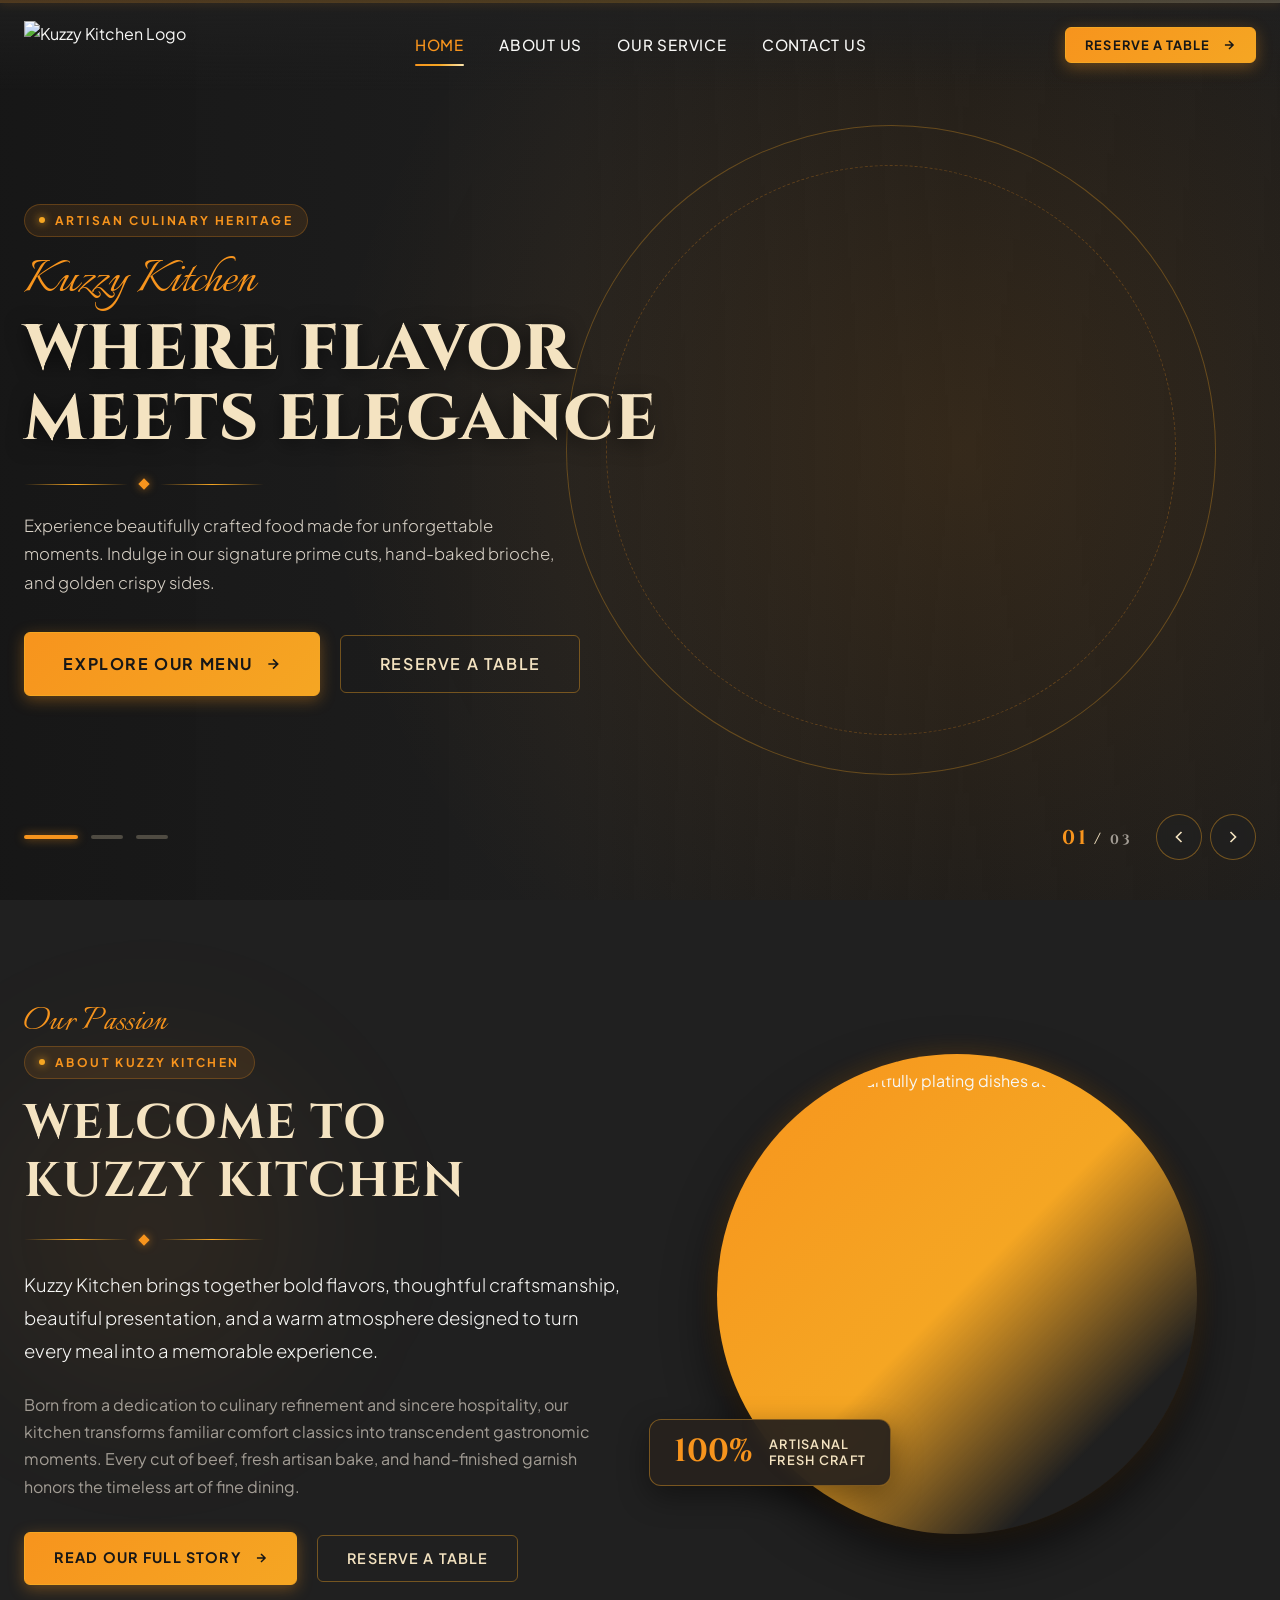
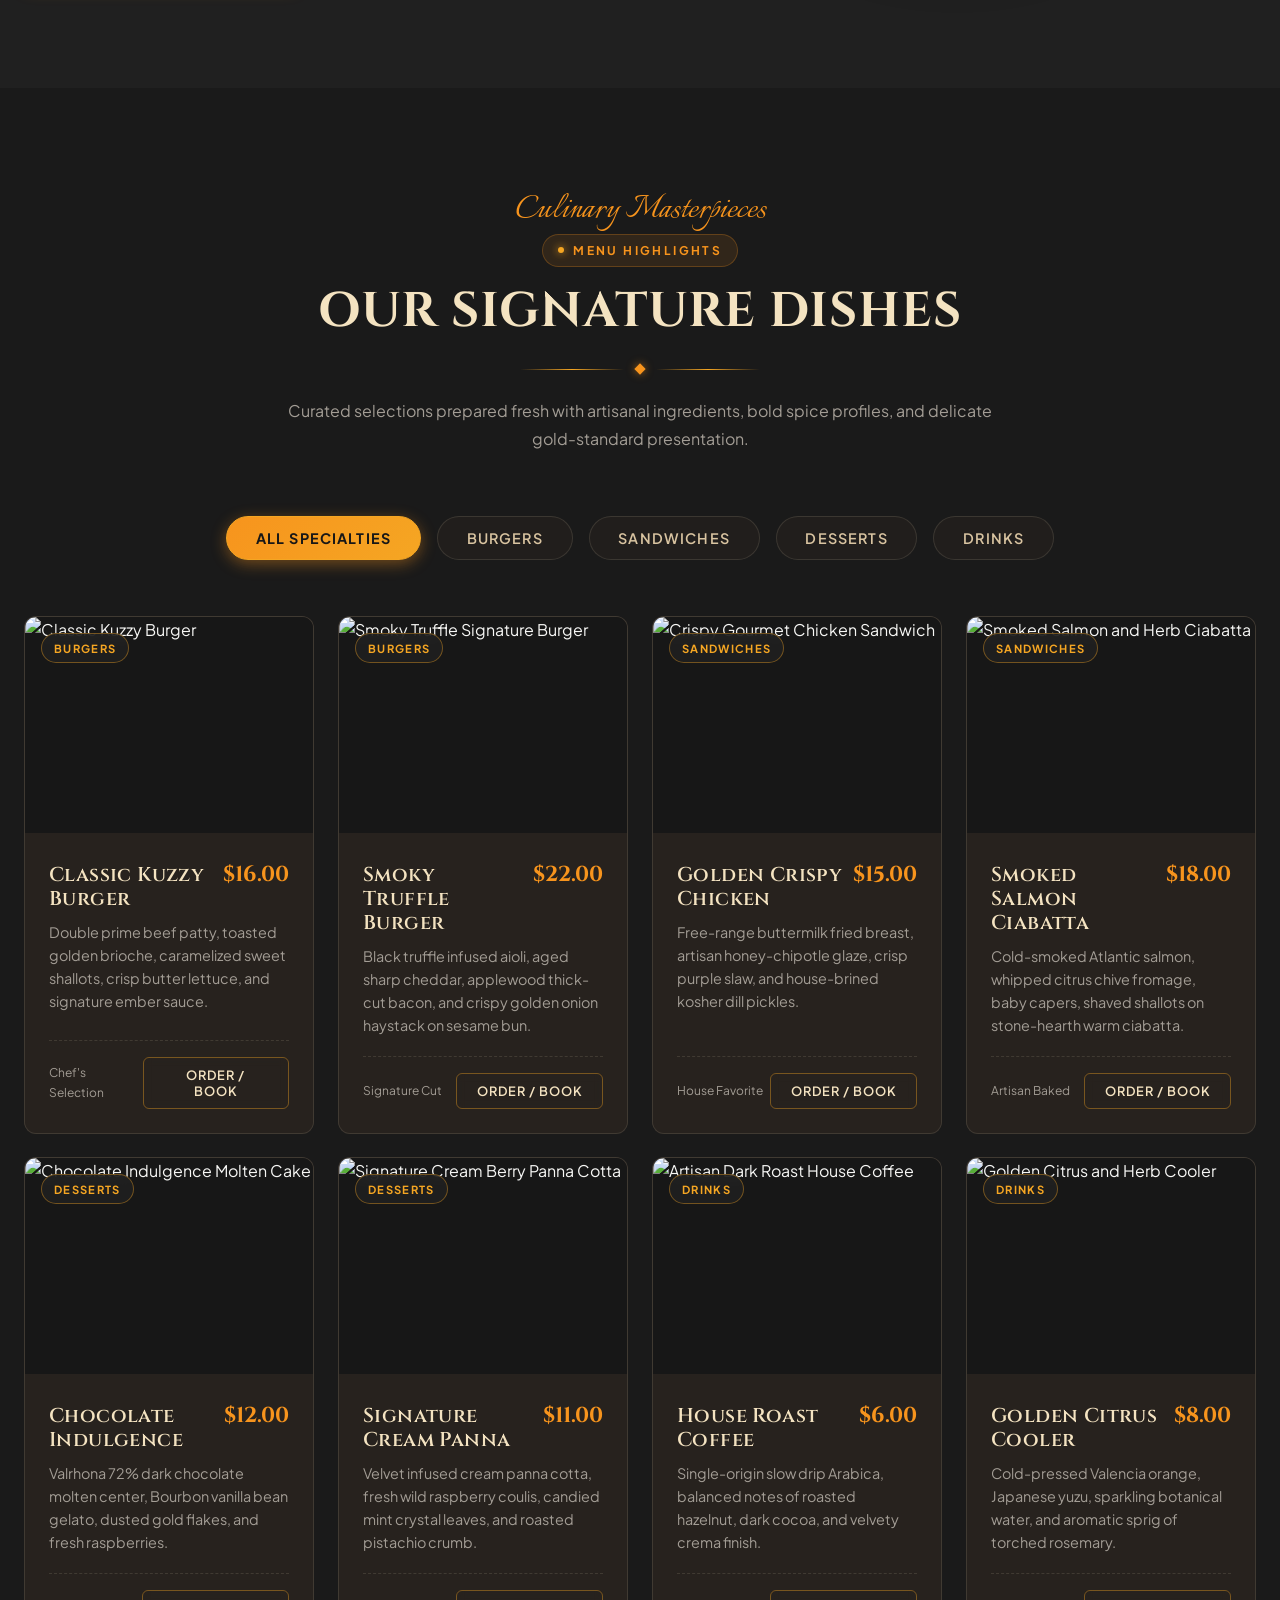
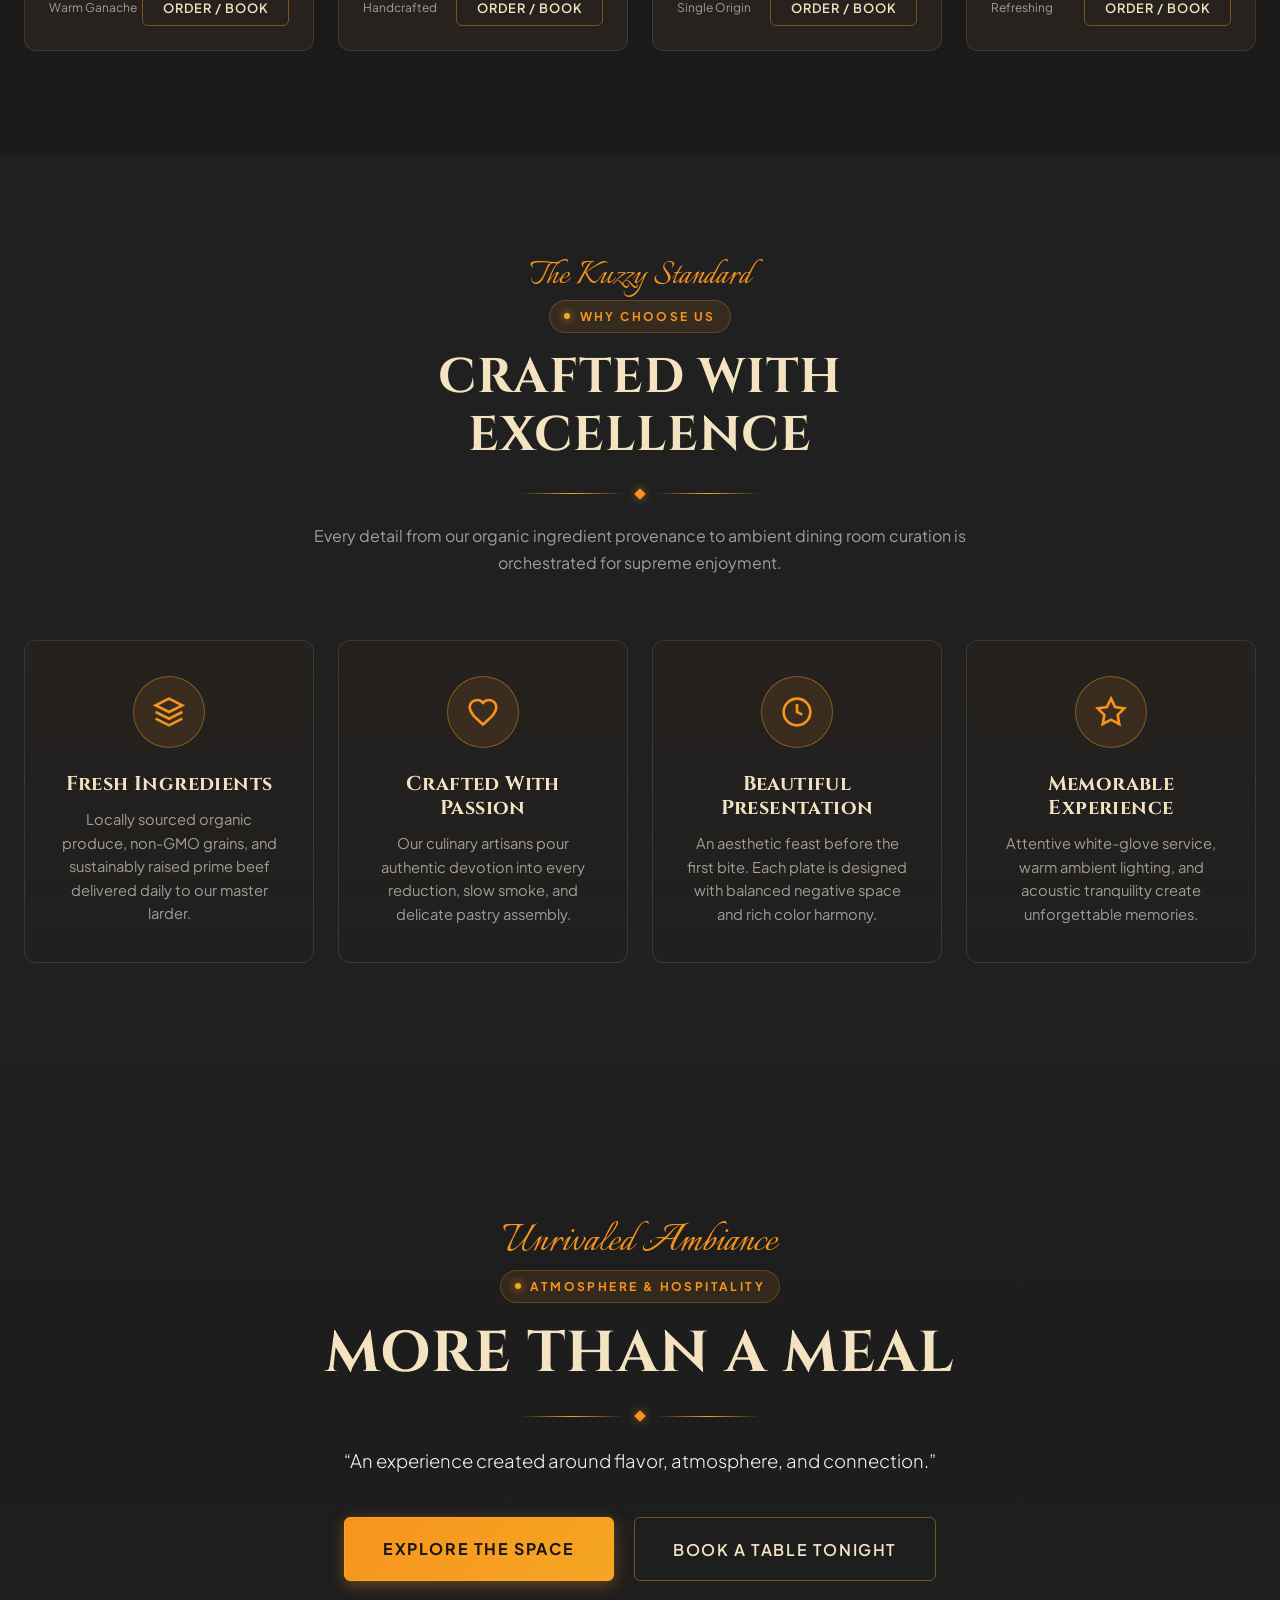
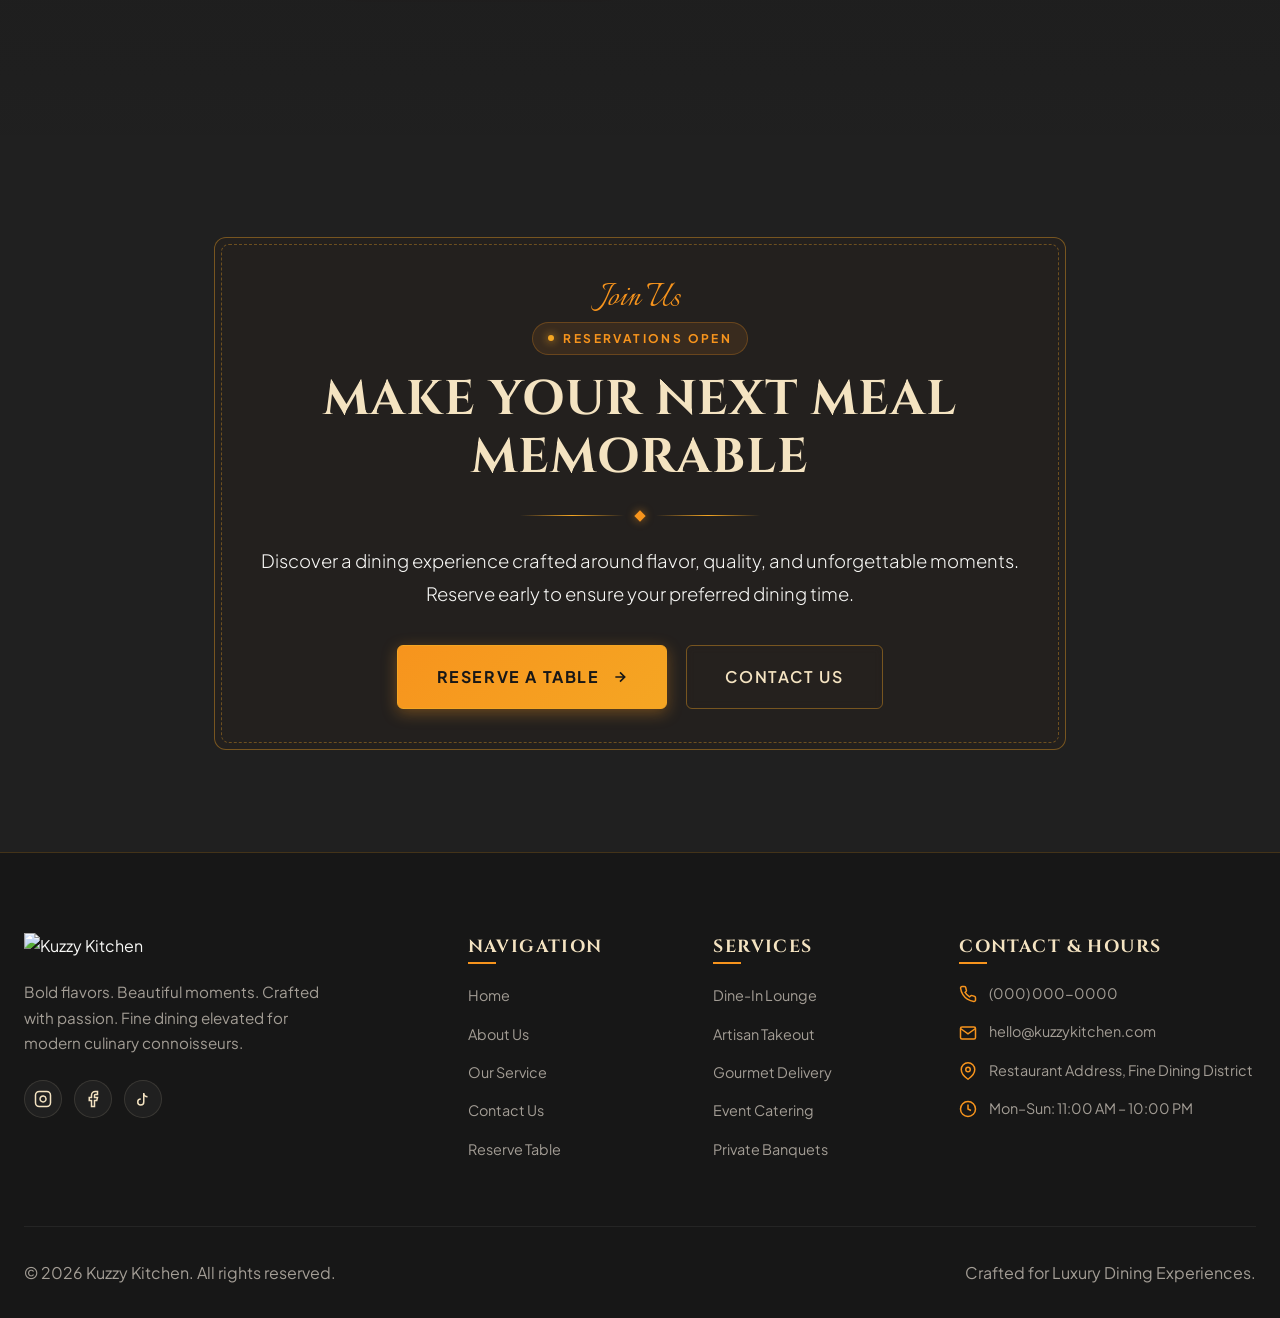
==== commit 9049aaa0: "Restore original project in magicfinger repository" ====
--- a/index.html
+++ b/index.html
@@ -3,13 +3,16 @@
 <head>
   <meta charset="UTF-8">
   <meta name="viewport" content="width=device-width, initial-scale=1.0">
-  <title>Magic Finger | Master Digital Architecture, AI Bots &amp; Server Engineering</title>
-  <meta name="description" content="Experience high-end digital craftsmanship at Magic Finger. Full-Stack Web Development, AI Sniper Bots, Game Modding, 100/100 Core Web Vitals, and 20.0 TPS Server Infrastructure.">
+  <title>Kuzzy Kitchen | Where Flavor Meets Elegance</title>
+  <meta name="description" content="Experience high-end dining at Kuzzy Kitchen. Bold flavors, thoughtful craftsmanship, luxury ambiance, and artisanal culinary creations in every bite.">
+  
+  <!-- Favicon -->
+  <link rel="icon" type="image/svg+xml" href="assets/images/logo/logo-compact.svg">
   
   <!-- Google Fonts -->
   <link rel="preconnect" href="https://fonts.googleapis.com">
   <link rel="preconnect" href="https://fonts.gstatic.com" crossorigin>
-  <link href="https://fonts.googleapis.com/css2?family=Cinzel:wght@400;500;600;700;800;900&family=Cormorant+Garamond:ital,wght@0,400;0,600;0,700;1,400;1,600&family=Italianno&family=Plus+Jakarta+Sans:ital,wght@0,300;0,400;0,500;0,600;0,700;1,400&family=JetBrains+Mono:wght@400;500;700&display=swap" rel="stylesheet">
+  <link href="https://fonts.googleapis.com/css2?family=Cinzel:wght@400;500;600;700;800;900&family=Cormorant+Garamond:ital,wght@0,400;0,600;0,700;1,400;1,600&family=Italianno&family=Plus+Jakarta+Sans:wght@300;400;500;600;700&display=swap" rel="stylesheet">
   
   <!-- Stylesheets -->
   <link rel="stylesheet" href="css/main.css">
@@ -25,32 +28,22 @@
   <header class="site-header">
     <div class="header-container">
       <!-- Brand Logo -->
-      <a href="index.html" class="site-logo" aria-label="Magic Finger Home">
-        <div class="logo-symbol" style="display: inline-flex; align-items: center; justify-content: center; width: 44px; height: 44px; border-radius: 8px; background: rgba(247,148,29,0.15); border: 1.5px solid #F5A623; margin-right: 0.75rem;">
-          <svg width="24" height="24" viewBox="0 0 36 36" fill="none">
-            <path d="M18 3L4 10V26L18 33L32 26V10L18 3Z" stroke="#F5A623" stroke-width="2.2" stroke-linecap="round" stroke-linejoin="round"/>
-            <path d="M18 9V18M18 18L26 23M18 18L10 23" stroke="#F7941D" stroke-width="2" stroke-linecap="round"/>
-            <circle cx="18" cy="18" r="3.5" fill="#FDE8B3" />
-          </svg>
-        </div>
-        <div style="display: flex; flex-direction: column;">
-          <span style="font-family: var(--font-serif-display); font-size: 1.35rem; font-weight: 800; letter-spacing: 0.08em; color: var(--color-cream); line-height: 1;">MAGIC<span style="color: var(--color-accent-orange);">FINGER</span></span>
-          <span style="font-size: 0.68rem; font-family: var(--font-sans); color: var(--color-accent-gold); letter-spacing: 0.22em; text-transform: uppercase;">Engineering Studio</span>
-        </div>
+      <a href="index.html" class="site-logo" aria-label="Kuzzy Kitchen Home">
+        <img src="assets/images/logo/logo-full.svg" alt="Kuzzy Kitchen Logo" width="220" height="55">
       </a>
 
       <!-- Desktop Navigation -->
       <nav class="desktop-nav" aria-label="Main Navigation">
         <a href="index.html" class="nav-link active">Home</a>
-        <a href="about.html" class="nav-link ">About Us</a>
-        <a href="services.html" class="nav-link ">Our Service</a>
-        <a href="contact.html" class="nav-link ">Contact Us</a>
+        <a href="about.html" class="nav-link">About Us</a>
+        <a href="services.html" class="nav-link">Our Service</a>
+        <a href="contact.html" class="nav-link">Contact Us</a>
       </nav>
 
       <!-- Header CTA & Mobile Toggle -->
       <div class="header-actions">
-        <button type="button" class="btn btn-primary btn-sm js-open-reservation" aria-label="Request a Project Quote">
-          <span>Get a Quote</span>
+        <button type="button" class="btn btn-primary btn-sm js-open-reservation" aria-label="Open Table Reservation Form">
+          <span>Reserve a Table</span>
           <span class="btn-icon-right">
             <svg width="14" height="14" viewBox="0 0 24 24" fill="none" stroke="currentColor" stroke-width="2.5"><path d="M5 12h14M12 5l7 7-7 7"/></svg>
           </span>
@@ -69,25 +62,20 @@
   <div class="mobile-nav-overlay" aria-hidden="true"></div>
   <aside class="mobile-nav-drawer" aria-label="Mobile Navigation">
     <div class="mobile-nav-header">
-      <div style="display: flex; align-items: center; gap: 0.75rem;">
-        <div style="width: 38px; height: 38px; border-radius: 6px; background: rgba(247,148,29,0.15); border: 1.5px solid #F5A623; display: flex; align-items: center; justify-content: center;">
-          <svg width="20" height="20" viewBox="0 0 36 36" fill="none"><path d="M18 3L4 10V26L18 33L32 26V10L18 3Z" stroke="#F5A623" stroke-width="2"/><circle cx="18" cy="18" r="3" fill="#FDE8B3"/></svg>
-        </div>
-        <span style="font-family: var(--font-serif-display); font-size: 1.25rem; font-weight: 800; color: var(--color-cream);">MAGIC<span style="color: var(--color-accent-orange);">FINGER</span></span>
-      </div>
+      <img src="assets/images/logo/logo-full.svg" alt="Kuzzy Kitchen" width="180">
     </div>
     <nav class="mobile-nav-links">
       <a href="index.html" class="mobile-nav-link active">Home <span>→</span></a>
-      <a href="about.html" class="mobile-nav-link ">About Us <span>→</span></a>
-      <a href="services.html" class="mobile-nav-link ">Our Service <span>→</span></a>
-      <a href="contact.html" class="mobile-nav-link ">Contact Us <span>→</span></a>
+      <a href="about.html" class="mobile-nav-link">About Us <span>→</span></a>
+      <a href="services.html" class="mobile-nav-link">Our Service <span>→</span></a>
+      <a href="contact.html" class="mobile-nav-link">Contact Us <span>→</span></a>
     </nav>
     <div class="mobile-nav-footer">
       <div class="mobile-nav-info">
-        <p><strong>Email:</strong> thomashammed3@gmail.com</p>
-        <p><strong>Studio:</strong> 750 7th Ave, New York, NY 10019</p>
-      </div>
-      <button type="button" class="btn btn-primary btn-full js-open-reservation" style="width: 100%;">Get a Quote</button>
+        <p><strong>Hours:</strong> Mon–Sun: 11:00 AM – 10:00 PM</p>
+        <p><strong>Inquiries:</strong> hello@kuzzykitchen.com</p>
+      </div>
+      <button type="button" class="btn btn-primary btn-full js-open-reservation" style="width: 100%;">Reserve a Table</button>
     </div>
   </aside>
 
@@ -101,10 +89,10 @@
 
     <div class="slider-container">
       
-      <!-- SLIDE 1: Full-Stack Web Development & Shopify Plus -->
+      <!-- SLIDE 1: Gourmet Burger & Crispy Golden Fries -->
       <div class="slide is-active" data-index="0">
         <div class="slide-bg-layer">
-          <img src="assets/images/hero/hero-web-dev.jpg" alt="Full-Stack Web Development & Shopify Plus Coding Workspace" class="slide-bg-img">
+          <img src="assets/images/hero/hero-gourmet-burger.jpg" alt="Spectacular Gourmet Burger with Crispy Golden Fries" class="slide-bg-img">
         </div>
         <div class="slide-overlay"></div>
         <div class="slide-overlay-radial"></div>
@@ -116,37 +104,37 @@
 
         <div class="slide-content-wrapper">
           <div class="slide-content">
-            <span class="eyebrow-badge slide-badge">Bespoke Digital Craftsmanship</span>
-            <span class="slide-title-script">Magic Finger</span>
-            <h1 class="slide-title-main">Full-Stack Apps &amp;<br>Shopify Architecture</h1>
+            <span class="eyebrow-badge slide-badge">Artisan Culinary Heritage</span>
+            <span class="slide-title-script">Kuzzy Kitchen</span>
+            <h1 class="slide-title-main">Where Flavor<br>Meets Elegance</h1>
             
             <div class="gold-decor-line align-left slide-decor-line">
               <div class="diamond"></div>
             </div>
 
             <p class="slide-description">
-              Engineering high-conversion web applications, custom React/Next.js platforms, and bespoke Shopify Plus storefronts tailored for elite performance.
+              Experience beautifully crafted food made for unforgettable moments. Indulge in our signature prime cuts, hand-baked brioche, and golden crispy sides.
             </p>
 
             <div class="slide-btn-group">
               <a href="#signature-dishes" class="btn btn-primary btn-lg">
-                <span>Explore Deliverables</span>
+                <span>Explore Our Menu</span>
                 <span class="btn-icon-right">
                   <svg width="16" height="16" viewBox="0 0 24 24" fill="none" stroke="currentColor" stroke-width="2.5"><path d="M5 12h14M12 5l7 7-7 7"/></svg>
                 </span>
               </a>
               <button type="button" class="btn btn-secondary btn-lg js-open-reservation">
-                <span>Get a Quote</span>
+                <span>Reserve a Table</span>
               </button>
             </div>
           </div>
         </div>
       </div>
 
-      <!-- SLIDE 2: AI Automation, Sniper Bots & Speed Tuning -->
+      <!-- SLIDE 2: Premium Gourmet Sandwich -->
       <div class="slide" data-index="1">
         <div class="slide-bg-layer">
-          <img src="assets/images/hero/hero-ai-terminal.jpg" alt="AI Automation & High-Speed Python Terminal Matrix" class="slide-bg-img">
+          <img src="assets/images/hero/hero-gourmet-sandwich.jpg" alt="Artisan Gourmet Sandwich on Dark Rustic Board" class="slide-bg-img">
         </div>
         <div class="slide-overlay"></div>
         <div class="slide-overlay-radial"></div>
@@ -158,37 +146,37 @@
 
         <div class="slide-content-wrapper">
           <div class="slide-content">
-            <span class="eyebrow-badge slide-badge">Intelligent Automation</span>
-            <span class="slide-title-script">Autonomous Precision</span>
-            <h1 class="slide-title-main">Custom AI Bots &amp;<br>Speed Optimization</h1>
+            <span class="eyebrow-badge slide-badge">Handcrafted Daily</span>
+            <span class="slide-title-script">Crafted With Passion</span>
+            <h1 class="slide-title-main">Every Bite<br>Tells A Story</h1>
             
             <div class="gold-decor-line align-left slide-decor-line">
               <div class="diamond"></div>
             </div>
 
             <p class="slide-description">
-              High-throughput Discord/Telegram bots, sub-50ms sniper checkout scripts, automated scraping pipelines, and 100/100 Core Web Vitals performance tuning.
+              From toasted rustic sourdough to house-cured deli cuts and artisanal garden dressings, savor lunch and dinner elevated to an art form.
             </p>
 
             <div class="slide-btn-group">
               <a href="services.html" class="btn btn-primary btn-lg">
-                <span>Discover Services</span>
+                <span>Discover Our Service</span>
                 <span class="btn-icon-right">
                   <svg width="16" height="16" viewBox="0 0 24 24" fill="none" stroke="currentColor" stroke-width="2.5"><path d="M5 12h14M12 5l7 7-7 7"/></svg>
                 </span>
               </a>
-              <button type="button" class="btn btn-secondary btn-lg js-open-reservation">
-                <span>Request Custom Script</span>
-              </button>
-            </div>
-          </div>
-        </div>
-      </div>
-
-      <!-- SLIDE 3: Game Modding & Dedicated 20.0 TPS Server Infrastructure -->
+              <a href="#signature-dishes" class="btn btn-secondary btn-lg">
+                <span>View Menu</span>
+              </a>
+            </div>
+          </div>
+        </div>
+      </div>
+
+      <!-- SLIDE 3: Decadent Dessert & Artisan Beverage -->
       <div class="slide" data-index="2">
         <div class="slide-bg-layer">
-          <img src="assets/images/hero/hero-game-server.jpg" alt="Enterprise Datacenter Server Infrastructure" class="slide-bg-img">
+          <img src="assets/images/hero/hero-dessert-drink.jpg" alt="Luxury Chocolate Dessert and Artisan Cocktail" class="slide-bg-img">
         </div>
         <div class="slide-overlay"></div>
         <div class="slide-overlay-radial"></div>
@@ -200,27 +188,27 @@
 
         <div class="slide-content-wrapper">
           <div class="slide-content">
-            <span class="eyebrow-badge slide-badge">Engine Engineering</span>
-            <span class="slide-title-script">Ultra-Low Latency</span>
-            <h1 class="slide-title-main">Game Modding &amp;<br>Dedicated Hosting</h1>
+            <span class="eyebrow-badge slide-badge">Decadent Indulgence</span>
+            <span class="slide-title-script">A Taste Worth Remembering</span>
+            <h1 class="slide-title-main">Indulgence,<br>Beautifully Presented</h1>
             
             <div class="gold-decor-line align-left slide-decor-line">
               <div class="diamond"></div>
             </div>
 
             <p class="slide-description">
-              Custom FiveM/GTA Lua scripting, 4K shader pipelines, and high-availability 20.0 TPS Minecraft, Palworld &amp; Linux enterprise server clusters.
+              Conclude your culinary voyage with velvet molten chocolate ganache, handcrafted berry infusions, and masterfully paired cellar vintages.
             </p>
 
             <div class="slide-btn-group">
               <a href="#signature-dishes" class="btn btn-primary btn-lg">
-                <span>View Real Screenshots</span>
+                <span>Explore Desserts</span>
                 <span class="btn-icon-right">
                   <svg width="16" height="16" viewBox="0 0 24 24" fill="none" stroke="currentColor" stroke-width="2.5"><path d="M5 12h14M12 5l7 7-7 7"/></svg>
                 </span>
               </a>
               <a href="about.html" class="btn btn-secondary btn-lg">
-                <span>About Magic Finger</span>
+                <span>Visit Kuzzy Kitchen</span>
               </a>
             </div>
           </div>
@@ -232,12 +220,14 @@
     <!-- Bottom Slider Navigation UI -->
     <div class="slider-ui-layer">
       <div class="slider-bottom-bar">
+        <!-- Pagination Progress Dots -->
         <div class="slider-pagination" role="tablist" aria-label="Hero Slide Switcher">
           <button class="pagination-dot is-active" role="tab" aria-label="Go to Slide 1" aria-selected="true"></button>
           <button class="pagination-dot" role="tab" aria-label="Go to Slide 2" aria-selected="false"></button>
           <button class="pagination-dot" role="tab" aria-label="Go to Slide 3" aria-selected="false"></button>
         </div>
 
+        <!-- Navigation Group (Counter & Arrows) -->
         <div class="slider-navigation-group">
           <div class="slider-counter">
             <span class="current-num">01</span>
@@ -259,7 +249,7 @@
   </section>
 
   <!-- ==========================================================================
-       3. INTRODUCTION SECTION (Two-Column Layout with Circular Frame Composition)
+       3. INTRODUCTION SECTION (Two-Column Layout with Menu-Inspired Framing)
        ========================================================================== -->
   <section class="intro-section section-spacing">
     <div class="ambient-glow" style="top: 10%; left: -100px;"></div>
@@ -268,31 +258,31 @@
       <div class="grid-2">
         <!-- Left Column: Story & Philosophy -->
         <div class="intro-text-column reveal-on-scroll reveal-left">
-          <span class="font-script-accent">Our Philosophy</span>
-          <span class="eyebrow-badge">About Magic Finger</span>
-          <h2>Welcome to<br>Magic Finger</h2>
+          <span class="font-script-accent">Our Passion</span>
+          <span class="eyebrow-badge">About Kuzzy Kitchen</span>
+          <h2>Welcome to<br>Kuzzy Kitchen</h2>
           
           <div class="gold-decor-line align-left">
             <div class="diamond"></div>
           </div>
 
           <p class="p-lead" style="margin-bottom: 1.5rem;">
-            Magic Finger brings together uncompromising technical rigor, beautiful design presentation, sub-millisecond execution, and enterprise stability across 24 verified service domains.
+            Kuzzy Kitchen brings together bold flavors, thoughtful craftsmanship, beautiful presentation, and a warm atmosphere designed to turn every meal into a memorable experience.
           </p>
 
           <p style="margin-bottom: 2rem;">
-            Born from a passion for code craftsmanship and high-performance architectures, every deliverable is built directly by lead engineers without agency fluff. From custom Shopify Plus storefronts to 20.00 TPS locked server panels, every capture shown below is from genuine live production.
+            Born from a dedication to culinary refinement and sincere hospitality, our kitchen transforms familiar comfort classics into transcendent gastronomic moments. Every cut of beef, fresh artisan bake, and hand-finished garnish honors the timeless art of fine dining.
           </p>
 
           <div style="display: flex; gap: 1.25rem; align-items: center; flex-wrap: wrap;">
             <a href="about.html" class="btn btn-primary">
-              <span>Read Studio Manifesto</span>
+              <span>Read Our Full Story</span>
               <span class="btn-icon-right">
                 <svg width="14" height="14" viewBox="0 0 24 24" fill="none" stroke="currentColor" stroke-width="2.5"><path d="M5 12h14M12 5l7 7-7 7"/></svg>
               </span>
             </a>
             <button type="button" class="btn btn-secondary js-open-reservation">
-              <span>Get a Quote</span>
+              <span>Reserve a Table</span>
             </button>
           </div>
         </div>
@@ -300,13 +290,13 @@
         <!-- Right Column: Visual Composition with Circular Frame -->
         <div class="intro-image-composition reveal-on-scroll reveal-right">
           <div class="intro-circle-large">
-            <img src="assets/images/portfolio/nextjs-saas-dashboard.jpg" alt="Master Full-Stack Engineer working in production environment">
+            <img src="assets/images/about/chef-plating.jpg" alt="Executive Chef artfully plating dishes at Kuzzy Kitchen">
           </div>
 
           <div class="intro-badge-floating">
             <div class="badge-number">100%</div>
             <div class="badge-text">
-              Real Work<br>Zero AI
+              Artisanal<br>Fresh Craft
             </div>
           </div>
         </div>
@@ -315,989 +305,466 @@
   </section>
 
   <!-- ==========================================================================
-       4. SIGNATURE DELIVERABLES SHOWCASE (Filterable 24-Gig Suite)
+       4. SIGNATURE DISHES SHOWCASE (Filterable Menu Showcase)
        ========================================================================== -->
   <section id="signature-dishes" class="section-spacing" style="background-color: #1a1a1a;">
     <div class="container">
       <div class="section-header reveal-on-scroll">
-        <span class="font-script-accent">Verified Production Work</span>
-        <span class="eyebrow-badge">24 Deliverables Across 6 Domains</span>
-        <h2>Live System Deliverables</h2>
+        <span class="font-script-accent">Culinary Masterpieces</span>
+        <span class="eyebrow-badge">Menu Highlights</span>
+        <h2>Our Signature Dishes</h2>
         <div class="gold-decor-line"><div class="diamond"></div></div>
-        <p>100% authentic in-site, in-game, real-IDE, real-terminal, and real-dashboard screenshots showcasing live work done for clients worldwide.</p>
-      </div>
-
-      <!-- Category Filter Tabs -->
+        <p>Curated selections prepared fresh with artisanal ingredients, bold spice profiles, and delicate gold-standard presentation.</p>
+      </div>
+
+      <!-- Menu Category Filters -->
       <div class="menu-filter-nav reveal-on-scroll">
-        <button class="filter-btn is-active" data-filter="all">All Specialties (24)</button>
-        <button class="filter-btn" data-filter="web">Web &amp; SaaS (4)</button>
-        <button class="filter-btn" data-filter="ai">AI &amp; Automation (4)</button>
-        <button class="filter-btn" data-filter="speed">Speed 100/100 (4)</button>
-        <button class="filter-btn" data-filter="gaming">Game Modding (4)</button>
-        <button class="filter-btn" data-filter="servers">Dedicated Servers (4)</button>
-        <button class="filter-btn" data-filter="design">UI/UX &amp; Figma (4)</button>
+        <button class="filter-btn is-active" data-filter="all">All Specialties</button>
+        <button class="filter-btn" data-filter="burgers">Burgers</button>
+        <button class="filter-btn" data-filter="sandwiches">Sandwiches</button>
+        <button class="filter-btn" data-filter="desserts">Desserts</button>
+        <button class="filter-btn" data-filter="drinks">Drinks</button>
       </div>
 
       <!-- Dish Grid -->
       <div class="grid-4 dish-grid-container">
-
-        <!-- DELIVERABLE 1: Google PageSpeed 100/100 Core Web Vitals -->
-        <article class="dish-card reveal-on-scroll" data-category="speed">
-          <div class="dish-card__media js-lightbox-trigger"
-               data-full-img="assets/images/portfolio/pagespeed-100-audit.jpg"
-               data-title="Google PageSpeed 100/100 Core Web Vitals"
-               data-desc="Comprehensive performance audit and optimization achieving 100/100 on both Mobile and Desktop Lighthouse benchmarks. Zero CLS layout shifts, sub-800ms Largest Contentful Paint (LCP), and optimal First Input Delay.">
-            <span class="dish-card__badge">100/100 Mobile Score</span>
-            <img src="assets/images/portfolio/pagespeed-100-audit.jpg" alt="Google PageSpeed 100/100 Core Web Vitals Real Screenshot" class="dish-card__img" loading="lazy">
-            <div class="dish-card__zoom-hint">
-              <svg width="14" height="14" viewBox="0 0 24 24" fill="none" stroke="currentColor" stroke-width="2"><circle cx="11" cy="11" r="8"/><path d="m21 21-4.35-4.35"/><path d="M11 8v6M8 11h6"/></svg>
-              <span>Click to Enlarge Proof</span>
-            </div>
+        
+        <!-- Dish 1: Classic Kuzzy Burger -->
+        <article class="dish-card reveal-on-scroll delay-1" data-category="burgers">
+          <div class="dish-card__media">
+            <span class="dish-card__badge">Burgers</span>
+            <img src="assets/images/food/burger-classic.jpg" alt="Classic Kuzzy Burger" class="dish-card__img" loading="lazy">
           </div>
           <div class="dish-card__content">
             <div class="dish-card__header">
-              <h3 class="dish-card__title">Google PageSpeed 100/100 Core Web Vitals</h3>
-              <span class="dish-card__price">$120</span>
-            </div>
-            <p style="font-size: 0.8rem; color: var(--color-accent-gold); font-weight: 600; margin-bottom: 0.5rem;">Mobile & Desktop Performance Perfection</p>
-            <p class="dish-card__desc">Comprehensive performance audit and optimization achieving 100/100 on both Mobile and Desktop Lighthouse benchmarks. Zero CLS layout shifts, sub-800ms Largest Contentful Paint (LCP), and optimal First Input Delay.</p>
-            <div style="display: flex; flex-wrap: wrap; gap: 0.35rem; margin-bottom: 1rem;">
-              <span class="dish-card__tag" style="font-size: 0.72rem; padding: 0.15rem 0.45rem;">100/100 Score</span><span class="dish-card__tag" style="font-size: 0.72rem; padding: 0.15rem 0.45rem;">LCP < 0.8s</span><span class="dish-card__tag" style="font-size: 0.72rem; padding: 0.15rem 0.45rem;">CLS 0.00</span><span class="dish-card__tag" style="font-size: 0.72rem; padding: 0.15rem 0.45rem;">FCP 0.4s</span><span class="dish-card__tag" style="font-size: 0.72rem; padding: 0.15rem 0.45rem;">INP 30ms</span>
-            </div>
+              <h3 class="dish-card__title">Classic Kuzzy Burger</h3>
+              <span class="dish-card__price">$16.00</span>
+            </div>
+            <p class="dish-card__desc">Double prime beef patty, toasted golden brioche, caramelized sweet shallots, crisp butter lettuce, and signature ember sauce.</p>
             <div class="dish-card__footer">
-              <span class="dish-card__tag">Core Web Vitals</span>
-              <button type="button" class="btn btn-sm btn-secondary js-open-reservation" data-service-preset="Google PageSpeed 100/100 Core Web Vitals">Request Build</button>
+              <span class="dish-card__tag">Chef's Selection</span>
+              <button type="button" class="btn btn-sm btn-secondary js-open-reservation">Order / Book</button>
             </div>
           </div>
         </article>
 
-        <!-- DELIVERABLE 2: GTmetrix Grade A & TTFB Acceleration -->
-        <article class="dish-card reveal-on-scroll" data-category="speed">
-          <div class="dish-card__media js-lightbox-trigger"
-               data-full-img="assets/images/portfolio/gtmetrix-grade-a.jpg"
-               data-title="GTmetrix Grade A & TTFB Acceleration"
-               data-desc="Enterprise server response time optimization, Nginx Brotli compression, edge caching, and DNS prefetching delivering a certified GTmetrix Grade A (100% Performance / 99% Structure rating).">
-            <span class="dish-card__badge">100% Structure & Speed</span>
-            <img src="assets/images/portfolio/gtmetrix-grade-a.jpg" alt="GTmetrix Grade A & TTFB Acceleration Real Screenshot" class="dish-card__img" loading="lazy">
-            <div class="dish-card__zoom-hint">
-              <svg width="14" height="14" viewBox="0 0 24 24" fill="none" stroke="currentColor" stroke-width="2"><circle cx="11" cy="11" r="8"/><path d="m21 21-4.35-4.35"/><path d="M11 8v6M8 11h6"/></svg>
-              <span>Click to Enlarge Proof</span>
-            </div>
+        <!-- Dish 2: Smoky BBQ Truffle Burger -->
+        <article class="dish-card reveal-on-scroll delay-2" data-category="burgers">
+          <div class="dish-card__media">
+            <span class="dish-card__badge">Burgers</span>
+            <img src="assets/images/food/burger-truffle.jpg" alt="Smoky Truffle Signature Burger" class="dish-card__img" loading="lazy">
           </div>
           <div class="dish-card__content">
             <div class="dish-card__header">
-              <h3 class="dish-card__title">GTmetrix Grade A & TTFB Acceleration</h3>
-              <span class="dish-card__price">$95</span>
-            </div>
-            <p style="font-size: 0.8rem; color: var(--color-accent-gold); font-weight: 600; margin-bottom: 0.5rem;">Sub-140ms Server Response Globally</p>
-            <p class="dish-card__desc">Enterprise server response time optimization, Nginx Brotli compression, edge caching, and DNS prefetching delivering a certified GTmetrix Grade A (100% Performance / 99% Structure rating).</p>
-            <div style="display: flex; flex-wrap: wrap; gap: 0.35rem; margin-bottom: 1rem;">
-              <span class="dish-card__tag" style="font-size: 0.72rem; padding: 0.15rem 0.45rem;">GTmetrix Grade A</span><span class="dish-card__tag" style="font-size: 0.72rem; padding: 0.15rem 0.45rem;">100% Performance</span><span class="dish-card__tag" style="font-size: 0.72rem; padding: 0.15rem 0.45rem;">99% Structure</span><span class="dish-card__tag" style="font-size: 0.72rem; padding: 0.15rem 0.45rem;">TTFB 140ms</span><span class="dish-card__tag" style="font-size: 0.72rem; padding: 0.15rem 0.45rem;">Brotli</span>
-            </div>
+              <h3 class="dish-card__title">Smoky Truffle Burger</h3>
+              <span class="dish-card__price">$22.00</span>
+            </div>
+            <p class="dish-card__desc">Black truffle infused aioli, aged sharp cheddar, applewood thick-cut bacon, and crispy golden onion haystack on sesame bun.</p>
             <div class="dish-card__footer">
-              <span class="dish-card__tag">Enterprise CDN</span>
-              <button type="button" class="btn btn-sm btn-secondary js-open-reservation" data-service-preset="GTmetrix Grade A & TTFB Acceleration">Request Build</button>
+              <span class="dish-card__tag">Signature Cut</span>
+              <button type="button" class="btn btn-sm btn-secondary js-open-reservation">Order / Book</button>
             </div>
           </div>
         </article>
 
-        <!-- DELIVERABLE 3: WordPress & WooCommerce WP Rocket Tuning -->
-        <article class="dish-card reveal-on-scroll" data-category="speed">
-          <div class="dish-card__media js-lightbox-trigger"
-               data-full-img="assets/images/portfolio/wordpress-wprocket-speed.jpg"
-               data-title="WordPress & WooCommerce WP Rocket Tuning"
-               data-desc="High-end WordPress performance tuning utilizing WP Rocket Pro, in-memory Redis object caching, automated WebP next-gen image generation, and removal of blocking JavaScript execution.">
-            <span class="dish-card__badge">98/100 Store Speed</span>
-            <img src="assets/images/portfolio/wordpress-wprocket-speed.jpg" alt="WordPress & WooCommerce WP Rocket Tuning Real Screenshot" class="dish-card__img" loading="lazy">
-            <div class="dish-card__zoom-hint">
-              <svg width="14" height="14" viewBox="0 0 24 24" fill="none" stroke="currentColor" stroke-width="2"><circle cx="11" cy="11" r="8"/><path d="m21 21-4.35-4.35"/><path d="M11 8v6M8 11h6"/></svg>
-              <span>Click to Enlarge Proof</span>
-            </div>
+        <!-- Dish 3: Crispy Gourmet Sandwich -->
+        <article class="dish-card reveal-on-scroll delay-3" data-category="sandwiches">
+          <div class="dish-card__media">
+            <span class="dish-card__badge">Sandwiches</span>
+            <img src="assets/images/food/sandwich-crispy-chicken.jpg" alt="Crispy Gourmet Chicken Sandwich" class="dish-card__img" loading="lazy">
           </div>
           <div class="dish-card__content">
             <div class="dish-card__header">
-              <h3 class="dish-card__title">WordPress & WooCommerce WP Rocket Tuning</h3>
-              <span class="dish-card__price">$150</span>
-            </div>
-            <p style="font-size: 0.8rem; color: var(--color-accent-gold); font-weight: 600; margin-bottom: 0.5rem;">Redis Object Cache & Database Cleanup</p>
-            <p class="dish-card__desc">High-end WordPress performance tuning utilizing WP Rocket Pro, in-memory Redis object caching, automated WebP next-gen image generation, and removal of blocking JavaScript execution.</p>
-            <div style="display: flex; flex-wrap: wrap; gap: 0.35rem; margin-bottom: 1rem;">
-              <span class="dish-card__tag" style="font-size: 0.72rem; padding: 0.15rem 0.45rem;">WP Rocket Pro</span><span class="dish-card__tag" style="font-size: 0.72rem; padding: 0.15rem 0.45rem;">Redis Cache</span><span class="dish-card__tag" style="font-size: 0.72rem; padding: 0.15rem 0.45rem;">Image WebP</span><span class="dish-card__tag" style="font-size: 0.72rem; padding: 0.15rem 0.45rem;">WooCommerce</span><span class="dish-card__tag" style="font-size: 0.72rem; padding: 0.15rem 0.45rem;">0 Query Queue</span>
-            </div>
+              <h3 class="dish-card__title">Golden Crispy Chicken</h3>
+              <span class="dish-card__price">$15.00</span>
+            </div>
+            <p class="dish-card__desc">Free-range buttermilk fried breast, artisan honey-chipotle glaze, crisp purple slaw, and house-brined kosher dill pickles.</p>
             <div class="dish-card__footer">
-              <span class="dish-card__tag">Database Optimization</span>
-              <button type="button" class="btn btn-sm btn-secondary js-open-reservation" data-service-preset="WordPress & WooCommerce WP Rocket Tuning">Request Build</button>
+              <span class="dish-card__tag">House Favorite</span>
+              <button type="button" class="btn btn-sm btn-secondary js-open-reservation">Order / Book</button>
             </div>
           </div>
         </article>
 
-        <!-- DELIVERABLE 4: Shopify Plus Speed Optimization & Script Deferral -->
-        <article class="dish-card reveal-on-scroll" data-category="speed">
-          <div class="dish-card__media js-lightbox-trigger"
-               data-full-img="assets/images/portfolio/shopify-speed-score.jpg"
-               data-title="Shopify Plus Speed Optimization & Script Deferral"
-               data-desc="Custom Liquid asset minification, third-party marketing tracking tag deferral, critical path CSS extraction, and dynamic lazy-loading elevating Shopify store speed scores from 38 to 94+.">
-            <span class="dish-card__badge">94+ Official Shopify Score</span>
-            <img src="assets/images/portfolio/shopify-speed-score.jpg" alt="Shopify Plus Speed Optimization & Script Deferral Real Screenshot" class="dish-card__img" loading="lazy">
-            <div class="dish-card__zoom-hint">
-              <svg width="14" height="14" viewBox="0 0 24 24" fill="none" stroke="currentColor" stroke-width="2"><circle cx="11" cy="11" r="8"/><path d="m21 21-4.35-4.35"/><path d="M11 8v6M8 11h6"/></svg>
-              <span>Click to Enlarge Proof</span>
-            </div>
+        <!-- Dish 4: Smoked Salmon Ciabatta -->
+        <article class="dish-card reveal-on-scroll delay-4" data-category="sandwiches">
+          <div class="dish-card__media">
+            <span class="dish-card__badge">Sandwiches</span>
+            <img src="assets/images/food/sandwich-salmon-ciabatta.jpg" alt="Smoked Salmon and Herb Ciabatta" class="dish-card__img" loading="lazy">
           </div>
           <div class="dish-card__content">
             <div class="dish-card__header">
-              <h3 class="dish-card__title">Shopify Plus Speed Optimization & Script Deferral</h3>
-              <span class="dish-card__price">$140</span>
-            </div>
-            <p style="font-size: 0.8rem; color: var(--color-accent-gold); font-weight: 600; margin-bottom: 0.5rem;">Shopify Online Store Speed Score 94+</p>
-            <p class="dish-card__desc">Custom Liquid asset minification, third-party marketing tracking tag deferral, critical path CSS extraction, and dynamic lazy-loading elevating Shopify store speed scores from 38 to 94+.</p>
-            <div style="display: flex; flex-wrap: wrap; gap: 0.35rem; margin-bottom: 1rem;">
-              <span class="dish-card__tag" style="font-size: 0.72rem; padding: 0.15rem 0.45rem;">Shopify Speed 94+</span><span class="dish-card__tag" style="font-size: 0.72rem; padding: 0.15rem 0.45rem;">Liquid 2.0</span><span class="dish-card__tag" style="font-size: 0.72rem; padding: 0.15rem 0.45rem;">JS Deferral</span><span class="dish-card__tag" style="font-size: 0.72rem; padding: 0.15rem 0.45rem;">Critical CSS</span><span class="dish-card__tag" style="font-size: 0.72rem; padding: 0.15rem 0.45rem;">Mobile First</span>
-            </div>
+              <h3 class="dish-card__title">Smoked Salmon Ciabatta</h3>
+              <span class="dish-card__price">$18.00</span>
+            </div>
+            <p class="dish-card__desc">Cold-smoked Atlantic salmon, whipped citrus chive fromage, baby capers, shaved shallots on stone-hearth warm ciabatta.</p>
             <div class="dish-card__footer">
-              <span class="dish-card__tag">Liquid Performance</span>
-              <button type="button" class="btn btn-sm btn-secondary js-open-reservation" data-service-preset="Shopify Plus Speed Optimization & Script Deferral">Request Build</button>
+              <span class="dish-card__tag">Artisan Baked</span>
+              <button type="button" class="btn btn-sm btn-secondary js-open-reservation">Order / Book</button>
             </div>
           </div>
         </article>
 
-        <!-- DELIVERABLE 5: FiveM Custom Vehicle Physics & Telemetry HUD -->
-        <article class="dish-card reveal-on-scroll" data-category="gaming">
-          <div class="dish-card__media js-lightbox-trigger"
-               data-full-img="assets/images/portfolio/fivem-car-mod.jpg"
-               data-title="FiveM Custom Vehicle Physics & Telemetry HUD"
-               data-desc="Precision FiveM vehicle modifications featuring custom acceleration/aerodynamic handling meta, 4K bespoke liveries, realistic engine sound banks, and custom in-game digital telemetry tachometers.">
-            <span class="dish-card__badge">4K In-Game Fidelity</span>
-            <img src="assets/images/portfolio/fivem-car-mod.jpg" alt="FiveM Custom Vehicle Physics & Telemetry HUD Real Screenshot" class="dish-card__img" loading="lazy">
-            <div class="dish-card__zoom-hint">
-              <svg width="14" height="14" viewBox="0 0 24 24" fill="none" stroke="currentColor" stroke-width="2"><circle cx="11" cy="11" r="8"/><path d="m21 21-4.35-4.35"/><path d="M11 8v6M8 11h6"/></svg>
-              <span>Click to Enlarge Proof</span>
-            </div>
+        <!-- Dish 5: Chocolate Indulgence Lava Cake -->
+        <article class="dish-card reveal-on-scroll delay-1" data-category="desserts">
+          <div class="dish-card__media">
+            <span class="dish-card__badge">Desserts</span>
+            <img src="assets/images/food/dessert-chocolate-lava.jpg" alt="Chocolate Indulgence Molten Cake" class="dish-card__img" loading="lazy">
           </div>
           <div class="dish-card__content">
             <div class="dish-card__header">
-              <h3 class="dish-card__title">FiveM Custom Vehicle Physics & Telemetry HUD</h3>
-              <span class="dish-card__price">$110</span>
-            </div>
-            <p style="font-size: 0.8rem; color: var(--color-accent-gold); font-weight: 600; margin-bottom: 0.5rem;">Realistic Handling Meta & 4K Textures</p>
-            <p class="dish-card__desc">Precision FiveM vehicle modifications featuring custom acceleration/aerodynamic handling meta, 4K bespoke liveries, realistic engine sound banks, and custom in-game digital telemetry tachometers.</p>
-            <div style="display: flex; flex-wrap: wrap; gap: 0.35rem; margin-bottom: 1rem;">
-              <span class="dish-card__tag" style="font-size: 0.72rem; padding: 0.15rem 0.45rem;">FiveM Cars</span><span class="dish-card__tag" style="font-size: 0.72rem; padding: 0.15rem 0.45rem;">Handling Meta</span><span class="dish-card__tag" style="font-size: 0.72rem; padding: 0.15rem 0.45rem;">4K Liveries</span><span class="dish-card__tag" style="font-size: 0.72rem; padding: 0.15rem 0.45rem;">Custom Audio</span><span class="dish-card__tag" style="font-size: 0.72rem; padding: 0.15rem 0.45rem;">Digital HUD</span>
-            </div>
+              <h3 class="dish-card__title">Chocolate Indulgence</h3>
+              <span class="dish-card__price">$12.00</span>
+            </div>
+            <p class="dish-card__desc">Valrhona 72% dark chocolate molten center, Bourbon vanilla bean gelato, dusted gold flakes, and fresh raspberries.</p>
             <div class="dish-card__footer">
-              <span class="dish-card__tag">Custom Physics</span>
-              <button type="button" class="btn btn-sm btn-secondary js-open-reservation" data-service-preset="FiveM Custom Vehicle Physics & Telemetry HUD">Request Build</button>
+              <span class="dish-card__tag">Warm Ganache</span>
+              <button type="button" class="btn btn-sm btn-secondary js-open-reservation">Order / Book</button>
             </div>
           </div>
         </article>
 
-        <!-- DELIVERABLE 6: FiveM QBCore / ESX Interactive Framework -->
-        <article class="dish-card reveal-on-scroll" data-category="gaming">
-          <div class="dish-card__media js-lightbox-trigger"
-               data-full-img="assets/images/portfolio/fivem-qbcore-inventory.jpg"
-               data-title="FiveM QBCore / ESX Interactive Framework"
-               data-desc="Custom FiveM server scripts built on QBCore 2.0 and ESX Legacy, including high-performance drag-and-drop inventory interfaces, custom police/mechanic/medic job loops, and low-resmon database sync.">
-            <span class="dish-card__badge">0.01ms Server Resmon</span>
-            <img src="assets/images/portfolio/fivem-qbcore-inventory.jpg" alt="FiveM QBCore / ESX Interactive Framework Real Screenshot" class="dish-card__img" loading="lazy">
-            <div class="dish-card__zoom-hint">
-              <svg width="14" height="14" viewBox="0 0 24 24" fill="none" stroke="currentColor" stroke-width="2"><circle cx="11" cy="11" r="8"/><path d="m21 21-4.35-4.35"/><path d="M11 8v6M8 11h6"/></svg>
-              <span>Click to Enlarge Proof</span>
-            </div>
+        <!-- Dish 6: Signature Berry Panna Cotta -->
+        <article class="dish-card reveal-on-scroll delay-2" data-category="desserts">
+          <div class="dish-card__media">
+            <span class="dish-card__badge">Desserts</span>
+            <img src="assets/images/food/dessert-panna-cotta.jpg" alt="Signature Cream Berry Panna Cotta" class="dish-card__img" loading="lazy">
           </div>
           <div class="dish-card__content">
             <div class="dish-card__header">
-              <h3 class="dish-card__title">FiveM QBCore / ESX Interactive Framework</h3>
-              <span class="dish-card__price">$180</span>
-            </div>
-            <p style="font-size: 0.8rem; color: var(--color-accent-gold); font-weight: 600; margin-bottom: 0.5rem;">Custom Grid Inventory & Job Mechanics</p>
-            <p class="dish-card__desc">Custom FiveM server scripts built on QBCore 2.0 and ESX Legacy, including high-performance drag-and-drop inventory interfaces, custom police/mechanic/medic job loops, and low-resmon database sync.</p>
-            <div style="display: flex; flex-wrap: wrap; gap: 0.35rem; margin-bottom: 1rem;">
-              <span class="dish-card__tag" style="font-size: 0.72rem; padding: 0.15rem 0.45rem;">QBCore 2.0</span><span class="dish-card__tag" style="font-size: 0.72rem; padding: 0.15rem 0.45rem;">Custom Inventory</span><span class="dish-card__tag" style="font-size: 0.72rem; padding: 0.15rem 0.45rem;">Job Systems</span><span class="dish-card__tag" style="font-size: 0.72rem; padding: 0.15rem 0.45rem;">Target Eye</span><span class="dish-card__tag" style="font-size: 0.72rem; padding: 0.15rem 0.45rem;">MySQL Sync</span>
-            </div>
+              <h3 class="dish-card__title">Signature Cream Panna</h3>
+              <span class="dish-card__price">$11.00</span>
+            </div>
+            <p class="dish-card__desc">Velvet infused cream panna cotta, fresh wild raspberry coulis, candied mint crystal leaves, and roasted pistachio crumb.</p>
             <div class="dish-card__footer">
-              <span class="dish-card__tag">QBCore Framework</span>
-              <button type="button" class="btn btn-sm btn-secondary js-open-reservation" data-service-preset="FiveM QBCore / ESX Interactive Framework">Request Build</button>
+              <span class="dish-card__tag">Handcrafted</span>
+              <button type="button" class="btn btn-sm btn-secondary js-open-reservation">Order / Book</button>
             </div>
           </div>
         </article>
 
-        <!-- DELIVERABLE 7: Minecraft Paper/Spigot Custom Java Plugins -->
-        <article class="dish-card reveal-on-scroll" data-category="gaming">
-          <div class="dish-card__media js-lightbox-trigger"
-               data-full-img="assets/images/portfolio/minecraft-custom-plugin.jpg"
-               data-title="Minecraft Paper/Spigot Custom Java Plugins"
-               data-desc="Bespoke Minecraft Java 1.20+ plugins engineered with PaperMC API. Includes custom animated lore GUI chest menus, robust server economy APIs, custom enchantments, and MythicMobs boss integrations.">
-            <span class="dish-card__badge">20.00 TPS Optimized</span>
-            <img src="assets/images/portfolio/minecraft-custom-plugin.jpg" alt="Minecraft Paper/Spigot Custom Java Plugins Real Screenshot" class="dish-card__img" loading="lazy">
-            <div class="dish-card__zoom-hint">
-              <svg width="14" height="14" viewBox="0 0 24 24" fill="none" stroke="currentColor" stroke-width="2"><circle cx="11" cy="11" r="8"/><path d="m21 21-4.35-4.35"/><path d="M11 8v6M8 11h6"/></svg>
-              <span>Click to Enlarge Proof</span>
-            </div>
+        <!-- Dish 7: Artisan House Coffee -->
+        <article class="dish-card reveal-on-scroll delay-3" data-category="drinks">
+          <div class="dish-card__media">
+            <span class="dish-card__badge">Drinks</span>
+            <img src="assets/images/food/drink-house-coffee.jpg" alt="Artisan Dark Roast House Coffee" class="dish-card__img" loading="lazy">
           </div>
           <div class="dish-card__content">
             <div class="dish-card__header">
-              <h3 class="dish-card__title">Minecraft Paper/Spigot Custom Java Plugins</h3>
-              <span class="dish-card__price">$130</span>
-            </div>
-            <p style="font-size: 0.8rem; color: var(--color-accent-gold); font-weight: 600; margin-bottom: 0.5rem;">Custom Enchantments, Economy & Bosses</p>
-            <p class="dish-card__desc">Bespoke Minecraft Java 1.20+ plugins engineered with PaperMC API. Includes custom animated lore GUI chest menus, robust server economy APIs, custom enchantments, and MythicMobs boss integrations.</p>
-            <div style="display: flex; flex-wrap: wrap; gap: 0.35rem; margin-bottom: 1rem;">
-              <span class="dish-card__tag" style="font-size: 0.72rem; padding: 0.15rem 0.45rem;">PaperMC 1.20+</span><span class="dish-card__tag" style="font-size: 0.72rem; padding: 0.15rem 0.45rem;">Custom Enchants</span><span class="dish-card__tag" style="font-size: 0.72rem; padding: 0.15rem 0.45rem;">Economy API</span><span class="dish-card__tag" style="font-size: 0.72rem; padding: 0.15rem 0.45rem;">GUI Menus</span><span class="dish-card__tag" style="font-size: 0.72rem; padding: 0.15rem 0.45rem;">MythicMobs</span>
-            </div>
+              <h3 class="dish-card__title">House Roast Coffee</h3>
+              <span class="dish-card__price">$6.00</span>
+            </div>
+            <p class="dish-card__desc">Single-origin slow drip Arabica, balanced notes of roasted hazelnut, dark cocoa, and velvety crema finish.</p>
             <div class="dish-card__footer">
-              <span class="dish-card__tag">Java 1.20+ API</span>
-              <button type="button" class="btn btn-sm btn-secondary js-open-reservation" data-service-preset="Minecraft Paper/Spigot Custom Java Plugins">Request Build</button>
+              <span class="dish-card__tag">Single Origin</span>
+              <button type="button" class="btn btn-sm btn-secondary js-open-reservation">Order / Book</button>
             </div>
           </div>
         </article>
 
-        <!-- DELIVERABLE 8: Roblox Studio Lua Combat Mechanics & HUD -->
-        <article class="dish-card reveal-on-scroll" data-category="gaming">
-          <div class="dish-card__media js-lightbox-trigger"
-               data-full-img="assets/images/portfolio/roblox-lua-studio.jpg"
-               data-title="Roblox Studio Lua Combat Mechanics & HUD"
-               data-desc="Custom gameplay mechanics programmed in Roblox Studio using Luau. Features responsive server-authoritative hitboxes, smooth custom animations, weapon skill cooldowns, and interactive HUD screens.">
-            <span class="dish-card__badge">60 FPS Smooth Combat</span>
-            <img src="assets/images/portfolio/roblox-lua-studio.jpg" alt="Roblox Studio Lua Combat Mechanics & HUD Real Screenshot" class="dish-card__img" loading="lazy">
-            <div class="dish-card__zoom-hint">
-              <svg width="14" height="14" viewBox="0 0 24 24" fill="none" stroke="currentColor" stroke-width="2"><circle cx="11" cy="11" r="8"/><path d="m21 21-4.35-4.35"/><path d="M11 8v6M8 11h6"/></svg>
-              <span>Click to Enlarge Proof</span>
-            </div>
+        <!-- Dish 8: Golden Citrus Cooler -->
+        <article class="dish-card reveal-on-scroll delay-4" data-category="drinks">
+          <div class="dish-card__media">
+            <span class="dish-card__badge">Drinks</span>
+            <img src="assets/images/food/drink-citrus-cooler.jpg" alt="Golden Citrus and Herb Cooler" class="dish-card__img" loading="lazy">
           </div>
           <div class="dish-card__content">
             <div class="dish-card__header">
-              <h3 class="dish-card__title">Roblox Studio Lua Combat Mechanics & HUD</h3>
-              <span class="dish-card__price">$160</span>
-            </div>
-            <p style="font-size: 0.8rem; color: var(--color-accent-gold); font-weight: 600; margin-bottom: 0.5rem;">Multiplayer Hitbox & Animation Controller</p>
-            <p class="dish-card__desc">Custom gameplay mechanics programmed in Roblox Studio using Luau. Features responsive server-authoritative hitboxes, smooth custom animations, weapon skill cooldowns, and interactive HUD screens.</p>
-            <div style="display: flex; flex-wrap: wrap; gap: 0.35rem; margin-bottom: 1rem;">
-              <span class="dish-card__tag" style="font-size: 0.72rem; padding: 0.15rem 0.45rem;">Roblox Studio</span><span class="dish-card__tag" style="font-size: 0.72rem; padding: 0.15rem 0.45rem;">Lua Scripting</span><span class="dish-card__tag" style="font-size: 0.72rem; padding: 0.15rem 0.45rem;">Combat Hitboxes</span><span class="dish-card__tag" style="font-size: 0.72rem; padding: 0.15rem 0.45rem;">Camera Rig</span><span class="dish-card__tag" style="font-size: 0.72rem; padding: 0.15rem 0.45rem;">Custom UI</span>
-            </div>
+              <h3 class="dish-card__title">Golden Citrus Cooler</h3>
+              <span class="dish-card__price">$8.00</span>
+            </div>
+            <p class="dish-card__desc">Cold-pressed Valencia orange, Japanese yuzu, sparkling botanical water, and aromatic sprig of torched rosemary.</p>
             <div class="dish-card__footer">
-              <span class="dish-card__tag">Luau Mechanics</span>
-              <button type="button" class="btn btn-sm btn-secondary js-open-reservation" data-service-preset="Roblox Studio Lua Combat Mechanics & HUD">Request Build</button>
+              <span class="dish-card__tag">Refreshing</span>
+              <button type="button" class="btn btn-sm btn-secondary js-open-reservation">Order / Book</button>
             </div>
           </div>
         </article>
 
-        <!-- DELIVERABLE 9: Next.js 14 & React SaaS Web Application -->
-        <article class="dish-card reveal-on-scroll" data-category="web">
-          <div class="dish-card__media js-lightbox-trigger"
-               data-full-img="assets/images/portfolio/nextjs-saas-dashboard.jpg"
-               data-title="Next.js 14 & React SaaS Web Application"
-               data-desc="Full-stack SaaS application built with Next.js 14 App Router, React 18, and TypeScript. Includes interactive telemetry dashboards, PostgreSQL database schema with Prisma ORM, and automated Stripe billing.">
-            <span class="dish-card__badge">Sub-150ms Page Loads</span>
-            <img src="assets/images/portfolio/nextjs-saas-dashboard.jpg" alt="Next.js 14 & React SaaS Web Application Real Screenshot" class="dish-card__img" loading="lazy">
-            <div class="dish-card__zoom-hint">
-              <svg width="14" height="14" viewBox="0 0 24 24" fill="none" stroke="currentColor" stroke-width="2"><circle cx="11" cy="11" r="8"/><path d="m21 21-4.35-4.35"/><path d="M11 8v6M8 11h6"/></svg>
-              <span>Click to Enlarge Proof</span>
-            </div>
-          </div>
-          <div class="dish-card__content">
-            <div class="dish-card__header">
-              <h3 class="dish-card__title">Next.js 14 & React SaaS Web Application</h3>
-              <span class="dish-card__price">$450</span>
-            </div>
-            <p style="font-size: 0.8rem; color: var(--color-accent-gold); font-weight: 600; margin-bottom: 0.5rem;">Dark Mode Analytics & Subscriptions</p>
-            <p class="dish-card__desc">Full-stack SaaS application built with Next.js 14 App Router, React 18, and TypeScript. Includes interactive telemetry dashboards, PostgreSQL database schema with Prisma ORM, and automated Stripe billing.</p>
-            <div style="display: flex; flex-wrap: wrap; gap: 0.35rem; margin-bottom: 1rem;">
-              <span class="dish-card__tag" style="font-size: 0.72rem; padding: 0.15rem 0.45rem;">Next.js App Router</span><span class="dish-card__tag" style="font-size: 0.72rem; padding: 0.15rem 0.45rem;">React 18</span><span class="dish-card__tag" style="font-size: 0.72rem; padding: 0.15rem 0.45rem;">TypeScript</span><span class="dish-card__tag" style="font-size: 0.72rem; padding: 0.15rem 0.45rem;">Prisma ORM</span><span class="dish-card__tag" style="font-size: 0.72rem; padding: 0.15rem 0.45rem;">Stripe Billing</span>
-            </div>
-            <div class="dish-card__footer">
-              <span class="dish-card__tag">Full-Stack SaaS</span>
-              <button type="button" class="btn btn-sm btn-secondary js-open-reservation" data-service-preset="Next.js 14 & React SaaS Web Application">Request Build</button>
-            </div>
-          </div>
-        </article>
-
-        <!-- DELIVERABLE 10: Shopify Plus Bespoke Luxury Storefront -->
-        <article class="dish-card reveal-on-scroll" data-category="web">
-          <div class="dish-card__media js-lightbox-trigger"
-               data-full-img="assets/images/portfolio/shopify-plus-storefront.jpg"
-               data-title="Shopify Plus Bespoke Luxury Storefront"
-               data-desc="Bespoke Shopify Plus 2.0 luxury storefront development. Features slide-out ajax cart drawer with cross-sell upsells, dynamic product 3D configurators, custom Liquid templates, and 3.8% checkout conversion.">
-            <span class="dish-card__badge">$142.8k Verified Sales</span>
-            <img src="assets/images/portfolio/shopify-plus-storefront.jpg" alt="Shopify Plus Bespoke Luxury Storefront Real Screenshot" class="dish-card__img" loading="lazy">
-            <div class="dish-card__zoom-hint">
-              <svg width="14" height="14" viewBox="0 0 24 24" fill="none" stroke="currentColor" stroke-width="2"><circle cx="11" cy="11" r="8"/><path d="m21 21-4.35-4.35"/><path d="M11 8v6M8 11h6"/></svg>
-              <span>Click to Enlarge Proof</span>
-            </div>
-          </div>
-          <div class="dish-card__content">
-            <div class="dish-card__header">
-              <h3 class="dish-card__title">Shopify Plus Bespoke Luxury Storefront</h3>
-              <span class="dish-card__price">$380</span>
-            </div>
-            <p style="font-size: 0.8rem; color: var(--color-accent-gold); font-weight: 600; margin-bottom: 0.5rem;">$142.8k Monthly Verified Revenue</p>
-            <p class="dish-card__desc">Bespoke Shopify Plus 2.0 luxury storefront development. Features slide-out ajax cart drawer with cross-sell upsells, dynamic product 3D configurators, custom Liquid templates, and 3.8% checkout conversion.</p>
-            <div style="display: flex; flex-wrap: wrap; gap: 0.35rem; margin-bottom: 1rem;">
-              <span class="dish-card__tag" style="font-size: 0.72rem; padding: 0.15rem 0.45rem;">Shopify Plus</span><span class="dish-card__tag" style="font-size: 0.72rem; padding: 0.15rem 0.45rem;">Custom Liquid</span><span class="dish-card__tag" style="font-size: 0.72rem; padding: 0.15rem 0.45rem;">Upsell Drawer</span><span class="dish-card__tag" style="font-size: 0.72rem; padding: 0.15rem 0.45rem;">Product Configurator</span><span class="dish-card__tag" style="font-size: 0.72rem; padding: 0.15rem 0.45rem;">Stripe</span>
-            </div>
-            <div class="dish-card__footer">
-              <span class="dish-card__tag">Shopify Plus 2.0</span>
-              <button type="button" class="btn btn-sm btn-secondary js-open-reservation" data-service-preset="Shopify Plus Bespoke Luxury Storefront">Request Build</button>
-            </div>
-          </div>
-        </article>
-
-        <!-- DELIVERABLE 11: WordPress ACF Pro Dynamic Corporate Portal -->
-        <article class="dish-card reveal-on-scroll" data-category="web">
-          <div class="dish-card__media js-lightbox-trigger"
-               data-full-img="assets/images/portfolio/wordpress-acf-portal.jpg"
-               data-title="WordPress ACF Pro Dynamic Corporate Portal"
-               data-desc="Custom corporate portal built with Advanced Custom Fields Pro and custom React Gutenberg blocks. Clean object-oriented PHP architecture, schema.org structured data, and ultra-fast SQL query execution.">
-            <span class="dish-card__badge">100% SEO Health Score</span>
-            <img src="assets/images/portfolio/wordpress-acf-portal.jpg" alt="WordPress ACF Pro Dynamic Corporate Portal Real Screenshot" class="dish-card__img" loading="lazy">
-            <div class="dish-card__zoom-hint">
-              <svg width="14" height="14" viewBox="0 0 24 24" fill="none" stroke="currentColor" stroke-width="2"><circle cx="11" cy="11" r="8"/><path d="m21 21-4.35-4.35"/><path d="M11 8v6M8 11h6"/></svg>
-              <span>Click to Enlarge Proof</span>
-            </div>
-          </div>
-          <div class="dish-card__content">
-            <div class="dish-card__header">
-              <h3 class="dish-card__title">WordPress ACF Pro Dynamic Corporate Portal</h3>
-              <span class="dish-card__price">$260</span>
-            </div>
-            <p style="font-size: 0.8rem; color: var(--color-accent-gold); font-weight: 600; margin-bottom: 0.5rem;">Custom Gutenberg Blocks & Fast Queries</p>
-            <p class="dish-card__desc">Custom corporate portal built with Advanced Custom Fields Pro and custom React Gutenberg blocks. Clean object-oriented PHP architecture, schema.org structured data, and ultra-fast SQL query execution.</p>
-            <div style="display: flex; flex-wrap: wrap; gap: 0.35rem; margin-bottom: 1rem;">
-              <span class="dish-card__tag" style="font-size: 0.72rem; padding: 0.15rem 0.45rem;">ACF Pro</span><span class="dish-card__tag" style="font-size: 0.72rem; padding: 0.15rem 0.45rem;">Custom Gutenberg</span><span class="dish-card__tag" style="font-size: 0.72rem; padding: 0.15rem 0.45rem;">SEO Structured Data</span><span class="dish-card__tag" style="font-size: 0.72rem; padding: 0.15rem 0.45rem;">Post Types</span><span class="dish-card__tag" style="font-size: 0.72rem; padding: 0.15rem 0.45rem;">PHP 8.3</span>
-            </div>
-            <div class="dish-card__footer">
-              <span class="dish-card__tag">Corporate CMS</span>
-              <button type="button" class="btn btn-sm btn-secondary js-open-reservation" data-service-preset="WordPress ACF Pro Dynamic Corporate Portal">Request Build</button>
-            </div>
-          </div>
-        </article>
-
-        <!-- DELIVERABLE 12: Node.js REST API & PostgreSQL Microservice -->
-        <article class="dish-card reveal-on-scroll" data-category="web">
-          <div class="dish-card__media js-lightbox-trigger"
-               data-full-img="assets/images/portfolio/backend-rest-api.jpg"
-               data-title="Node.js REST API & PostgreSQL Microservice"
-               data-desc="High-throughput RESTful API microservice with Node.js, Express, and PostgreSQL. Features JWT token authentication, Redis rate-limiting, Swagger interactive documentation, and sub-12ms response latency.">
-            <span class="dish-card__badge">12ms API Latency</span>
-            <img src="assets/images/portfolio/backend-rest-api.jpg" alt="Node.js REST API & PostgreSQL Microservice Real Screenshot" class="dish-card__img" loading="lazy">
-            <div class="dish-card__zoom-hint">
-              <svg width="14" height="14" viewBox="0 0 24 24" fill="none" stroke="currentColor" stroke-width="2"><circle cx="11" cy="11" r="8"/><path d="m21 21-4.35-4.35"/><path d="M11 8v6M8 11h6"/></svg>
-              <span>Click to Enlarge Proof</span>
-            </div>
-          </div>
-          <div class="dish-card__content">
-            <div class="dish-card__header">
-              <h3 class="dish-card__title">Node.js REST API & PostgreSQL Microservice</h3>
-              <span class="dish-card__price">$290</span>
-            </div>
-            <p style="font-size: 0.8rem; color: var(--color-accent-gold); font-weight: 600; margin-bottom: 0.5rem;">High-Concurrency Database Architecture</p>
-            <p class="dish-card__desc">High-throughput RESTful API microservice with Node.js, Express, and PostgreSQL. Features JWT token authentication, Redis rate-limiting, Swagger interactive documentation, and sub-12ms response latency.</p>
-            <div style="display: flex; flex-wrap: wrap; gap: 0.35rem; margin-bottom: 1rem;">
-              <span class="dish-card__tag" style="font-size: 0.72rem; padding: 0.15rem 0.45rem;">Node.js</span><span class="dish-card__tag" style="font-size: 0.72rem; padding: 0.15rem 0.45rem;">Express</span><span class="dish-card__tag" style="font-size: 0.72rem; padding: 0.15rem 0.45rem;">PostgreSQL</span><span class="dish-card__tag" style="font-size: 0.72rem; padding: 0.15rem 0.45rem;">JWT Auth</span><span class="dish-card__tag" style="font-size: 0.72rem; padding: 0.15rem 0.45rem;">Swagger Docs</span><span class="dish-card__tag" style="font-size: 0.72rem; padding: 0.15rem 0.45rem;">Redis</span>
-            </div>
-            <div class="dish-card__footer">
-              <span class="dish-card__tag">Backend Architecture</span>
-              <button type="button" class="btn btn-sm btn-secondary js-open-reservation" data-service-preset="Node.js REST API & PostgreSQL Microservice">Request Build</button>
-            </div>
-          </div>
-        </article>
-
-        <!-- DELIVERABLE 13: Python Multi-Threaded Sniper & Checkout Bot -->
-        <article class="dish-card reveal-on-scroll" data-category="ai">
-          <div class="dish-card__media js-lightbox-trigger"
-               data-full-img="assets/images/portfolio/python-sniper-bot.jpg"
-               data-title="Python Multi-Threaded Sniper & Checkout Bot"
-               data-desc="High-frequency automated transaction script written in Python 3.12 with asynchronous Playwright. Includes residential rotating proxy pools, automated captcha solver integration, and real-time Discord webhook alerts.">
-            <span class="dish-card__badge">42ms Execution Time</span>
-            <img src="assets/images/portfolio/python-sniper-bot.jpg" alt="Python Multi-Threaded Sniper & Checkout Bot Real Screenshot" class="dish-card__img" loading="lazy">
-            <div class="dish-card__zoom-hint">
-              <svg width="14" height="14" viewBox="0 0 24 24" fill="none" stroke="currentColor" stroke-width="2"><circle cx="11" cy="11" r="8"/><path d="m21 21-4.35-4.35"/><path d="M11 8v6M8 11h6"/></svg>
-              <span>Click to Enlarge Proof</span>
-            </div>
-          </div>
-          <div class="dish-card__content">
-            <div class="dish-card__header">
-              <h3 class="dish-card__title">Python Multi-Threaded Sniper & Checkout Bot</h3>
-              <span class="dish-card__price">$200</span>
-            </div>
-            <p style="font-size: 0.8rem; color: var(--color-accent-gold); font-weight: 600; margin-bottom: 0.5rem;">0.042s Lightning-Fast Execution</p>
-            <p class="dish-card__desc">High-frequency automated transaction script written in Python 3.12 with asynchronous Playwright. Includes residential rotating proxy pools, automated captcha solver integration, and real-time Discord webhook alerts.</p>
-            <div style="display: flex; flex-wrap: wrap; gap: 0.35rem; margin-bottom: 1rem;">
-              <span class="dish-card__tag" style="font-size: 0.72rem; padding: 0.15rem 0.45rem;">Python 3.12</span><span class="dish-card__tag" style="font-size: 0.72rem; padding: 0.15rem 0.45rem;">Playwright</span><span class="dish-card__tag" style="font-size: 0.72rem; padding: 0.15rem 0.45rem;">Proxy Rotation</span><span class="dish-card__tag" style="font-size: 0.72rem; padding: 0.15rem 0.45rem;">Captcha Solver</span><span class="dish-card__tag" style="font-size: 0.72rem; padding: 0.15rem 0.45rem;">0.042s Speed</span>
-            </div>
-            <div class="dish-card__footer">
-              <span class="dish-card__tag">High-Speed Sniper</span>
-              <button type="button" class="btn btn-sm btn-secondary js-open-reservation" data-service-preset="Python Multi-Threaded Sniper & Checkout Bot">Request Build</button>
-            </div>
-          </div>
-        </article>
-
-        <!-- DELIVERABLE 14: Custom Discord Bot & Automated Role System -->
-        <article class="dish-card reveal-on-scroll" data-category="ai">
-          <div class="dish-card__media js-lightbox-trigger"
-               data-full-img="assets/images/portfolio/discord-custom-bot.jpg"
-               data-title="Custom Discord Bot & Automated Role System"
-               data-desc="Full-featured Discord bot developed in Discord.js v14. Features interactive modal forms, button-based support ticket systems, automated VIP role assignments, and integrated crypto/Stripe checkout notifications.">
-            <span class="dish-card__badge">99.99% Bot Uptime</span>
-            <img src="assets/images/portfolio/discord-custom-bot.jpg" alt="Custom Discord Bot & Automated Role System Real Screenshot" class="dish-card__img" loading="lazy">
-            <div class="dish-card__zoom-hint">
-              <svg width="14" height="14" viewBox="0 0 24 24" fill="none" stroke="currentColor" stroke-width="2"><circle cx="11" cy="11" r="8"/><path d="m21 21-4.35-4.35"/><path d="M11 8v6M8 11h6"/></svg>
-              <span>Click to Enlarge Proof</span>
-            </div>
-          </div>
-          <div class="dish-card__content">
-            <div class="dish-card__header">
-              <h3 class="dish-card__title">Custom Discord Bot & Automated Role System</h3>
-              <span class="dish-card__price">$175</span>
-            </div>
-            <p style="font-size: 0.8rem; color: var(--color-accent-gold); font-weight: 600; margin-bottom: 0.5rem;">Discord.js v14 & Payment Integration</p>
-            <p class="dish-card__desc">Full-featured Discord bot developed in Discord.js v14. Features interactive modal forms, button-based support ticket systems, automated VIP role assignments, and integrated crypto/Stripe checkout notifications.</p>
-            <div style="display: flex; flex-wrap: wrap; gap: 0.35rem; margin-bottom: 1rem;">
-              <span class="dish-card__tag" style="font-size: 0.72rem; padding: 0.15rem 0.45rem;">Discord.js v14</span><span class="dish-card__tag" style="font-size: 0.72rem; padding: 0.15rem 0.45rem;">Slash Commands</span><span class="dish-card__tag" style="font-size: 0.72rem; padding: 0.15rem 0.45rem;">Ticket System</span><span class="dish-card__tag" style="font-size: 0.72rem; padding: 0.15rem 0.45rem;">Stripe Bot</span><span class="dish-card__tag" style="font-size: 0.72rem; padding: 0.15rem 0.45rem;">Embeds</span>
-            </div>
-            <div class="dish-card__footer">
-              <span class="dish-card__tag">Discord Automation</span>
-              <button type="button" class="btn btn-sm btn-secondary js-open-reservation" data-service-preset="Custom Discord Bot & Automated Role System">Request Build</button>
-            </div>
-          </div>
-        </article>
-
-        <!-- DELIVERABLE 15: Large-Scale Web Scraper & Data Mining Pipeline -->
-        <article class="dish-card reveal-on-scroll" data-category="ai">
-          <div class="dish-card__media js-lightbox-trigger"
-               data-full-img="assets/images/portfolio/web-scraper-pipeline.jpg"
-               data-title="Large-Scale Web Scraper & Data Mining Pipeline"
-               data-desc="Automated data mining architecture using Scrapy and BeautifulSoup4. Extracts over 250,000 product and market records daily with automated Cloudflare bypass, deduplication, and automated database sync.">
-            <span class="dish-card__badge">250k+ Live Records</span>
-            <img src="assets/images/portfolio/web-scraper-pipeline.jpg" alt="Large-Scale Web Scraper & Data Mining Pipeline Real Screenshot" class="dish-card__img" loading="lazy">
-            <div class="dish-card__zoom-hint">
-              <svg width="14" height="14" viewBox="0 0 24 24" fill="none" stroke="currentColor" stroke-width="2"><circle cx="11" cy="11" r="8"/><path d="m21 21-4.35-4.35"/><path d="M11 8v6M8 11h6"/></svg>
-              <span>Click to Enlarge Proof</span>
-            </div>
-          </div>
-          <div class="dish-card__content">
-            <div class="dish-card__header">
-              <h3 class="dish-card__title">Large-Scale Web Scraper & Data Mining Pipeline</h3>
-              <span class="dish-card__price">$220</span>
-            </div>
-            <p style="font-size: 0.8rem; color: var(--color-accent-gold); font-weight: 600; margin-bottom: 0.5rem;">250k+ Records Extracted & Formatted</p>
-            <p class="dish-card__desc">Automated data mining architecture using Scrapy and BeautifulSoup4. Extracts over 250,000 product and market records daily with automated Cloudflare bypass, deduplication, and automated database sync.</p>
-            <div style="display: flex; flex-wrap: wrap; gap: 0.35rem; margin-bottom: 1rem;">
-              <span class="dish-card__tag" style="font-size: 0.72rem; padding: 0.15rem 0.45rem;">Scrapy</span><span class="dish-card__tag" style="font-size: 0.72rem; padding: 0.15rem 0.45rem;">BeautifulSoup4</span><span class="dish-card__tag" style="font-size: 0.72rem; padding: 0.15rem 0.45rem;">Headless Chrome</span><span class="dish-card__tag" style="font-size: 0.72rem; padding: 0.15rem 0.45rem;">PostgreSQL</span><span class="dish-card__tag" style="font-size: 0.72rem; padding: 0.15rem 0.45rem;">CSV Export</span>
-            </div>
-            <div class="dish-card__footer">
-              <span class="dish-card__tag">Data Mining</span>
-              <button type="button" class="btn btn-sm btn-secondary js-open-reservation" data-service-preset="Large-Scale Web Scraper & Data Mining Pipeline">Request Build</button>
-            </div>
-          </div>
-        </article>
-
-        <!-- DELIVERABLE 16: OpenAI GPT-4 & LangChain RAG AI Agent -->
-        <article class="dish-card reveal-on-scroll" data-category="ai">
-          <div class="dish-card__media js-lightbox-trigger"
-               data-full-img="assets/images/portfolio/ai-agent-rag.jpg"
-               data-title="OpenAI GPT-4 & LangChain RAG AI Agent"
-               data-desc="Enterprise generative AI assistant utilizing LangChain and OpenAI GPT-4 API. Connected to Pinecone vector database for high-precision retrieval augmented generation (RAG) and automated customer workflows.">
-            <span class="dish-card__badge">Sub-1s Token Streaming</span>
-            <img src="assets/images/portfolio/ai-agent-rag.jpg" alt="OpenAI GPT-4 & LangChain RAG AI Agent Real Screenshot" class="dish-card__img" loading="lazy">
-            <div class="dish-card__zoom-hint">
-              <svg width="14" height="14" viewBox="0 0 24 24" fill="none" stroke="currentColor" stroke-width="2"><circle cx="11" cy="11" r="8"/><path d="m21 21-4.35-4.35"/><path d="M11 8v6M8 11h6"/></svg>
-              <span>Click to Enlarge Proof</span>
-            </div>
-          </div>
-          <div class="dish-card__content">
-            <div class="dish-card__header">
-              <h3 class="dish-card__title">OpenAI GPT-4 & LangChain RAG AI Agent</h3>
-              <span class="dish-card__price">$350</span>
-            </div>
-            <p style="font-size: 0.8rem; color: var(--color-accent-gold); font-weight: 600; margin-bottom: 0.5rem;">Vector DB & Contextual Knowledge Base</p>
-            <p class="dish-card__desc">Enterprise generative AI assistant utilizing LangChain and OpenAI GPT-4 API. Connected to Pinecone vector database for high-precision retrieval augmented generation (RAG) and automated customer workflows.</p>
-            <div style="display: flex; flex-wrap: wrap; gap: 0.35rem; margin-bottom: 1rem;">
-              <span class="dish-card__tag" style="font-size: 0.72rem; padding: 0.15rem 0.45rem;">LangChain</span><span class="dish-card__tag" style="font-size: 0.72rem; padding: 0.15rem 0.45rem;">OpenAI GPT-4</span><span class="dish-card__tag" style="font-size: 0.72rem; padding: 0.15rem 0.45rem;">Pinecone DB</span><span class="dish-card__tag" style="font-size: 0.72rem; padding: 0.15rem 0.45rem;">RAG Search</span><span class="dish-card__tag" style="font-size: 0.72rem; padding: 0.15rem 0.45rem;">AI Assistant</span>
-            </div>
-            <div class="dish-card__footer">
-              <span class="dish-card__tag">Generative AI</span>
-              <button type="button" class="btn btn-sm btn-secondary js-open-reservation" data-service-preset="OpenAI GPT-4 & LangChain RAG AI Agent">Request Build</button>
-            </div>
-          </div>
-        </article>
-
-        <!-- DELIVERABLE 17: Pterodactyl Game Panel & 20.0 TPS Tuning -->
-        <article class="dish-card reveal-on-scroll" data-category="servers">
-          <div class="dish-card__media js-lightbox-trigger"
-               data-full-img="assets/images/portfolio/pterodactyl-panel-tps.jpg"
-               data-title="Pterodactyl Game Panel & 20.0 TPS Tuning"
-               data-desc="Production Pterodactyl 1.11 panel setup on Ubuntu Linux with Wings daemon. Includes automated SFTP backup cronjobs, SSL certificates, custom JVM garbage collection flags, and locked 20.00 TPS performance.">
-            <span class="dish-card__badge">Locked 20.00 TPS</span>
-            <img src="assets/images/portfolio/pterodactyl-panel-tps.jpg" alt="Pterodactyl Game Panel & 20.0 TPS Tuning Real Screenshot" class="dish-card__img" loading="lazy">
-            <div class="dish-card__zoom-hint">
-              <svg width="14" height="14" viewBox="0 0 24 24" fill="none" stroke="currentColor" stroke-width="2"><circle cx="11" cy="11" r="8"/><path d="m21 21-4.35-4.35"/><path d="M11 8v6M8 11h6"/></svg>
-              <span>Click to Enlarge Proof</span>
-            </div>
-          </div>
-          <div class="dish-card__content">
-            <div class="dish-card__header">
-              <h3 class="dish-card__title">Pterodactyl Game Panel & 20.0 TPS Tuning</h3>
-              <span class="dish-card__price">$90</span>
-            </div>
-            <p style="font-size: 0.8rem; color: var(--color-accent-gold); font-weight: 600; margin-bottom: 0.5rem;">Zero Lag Dedicated Node Infrastructure</p>
-            <p class="dish-card__desc">Production Pterodactyl 1.11 panel setup on Ubuntu Linux with Wings daemon. Includes automated SFTP backup cronjobs, SSL certificates, custom JVM garbage collection flags, and locked 20.00 TPS performance.</p>
-            <div style="display: flex; flex-wrap: wrap; gap: 0.35rem; margin-bottom: 1rem;">
-              <span class="dish-card__tag" style="font-size: 0.72rem; padding: 0.15rem 0.45rem;">Pterodactyl 1.11</span><span class="dish-card__tag" style="font-size: 0.72rem; padding: 0.15rem 0.45rem;">20.00 TPS</span><span class="dish-card__tag" style="font-size: 0.72rem; padding: 0.15rem 0.45rem;">Node Allocation</span><span class="dish-card__tag" style="font-size: 0.72rem; padding: 0.15rem 0.45rem;">Automated Backup</span><span class="dish-card__tag" style="font-size: 0.72rem; padding: 0.15rem 0.45rem;">JVM Flags</span>
-            </div>
-            <div class="dish-card__footer">
-              <span class="dish-card__tag">20.00 TPS Node</span>
-              <button type="button" class="btn btn-sm btn-secondary js-open-reservation" data-service-preset="Pterodactyl Game Panel & 20.0 TPS Tuning">Request Build</button>
-            </div>
-          </div>
-        </article>
-
-        <!-- DELIVERABLE 18: Minecraft Velocity Multi-Server Cloud Network -->
-        <article class="dish-card reveal-on-scroll" data-category="servers">
-          <div class="dish-card__media js-lightbox-trigger"
-               data-full-img="assets/images/portfolio/velocity-proxy-network.jpg"
-               data-title="Minecraft Velocity Multi-Server Cloud Network"
-               data-desc="Modern Velocity 3.3 proxy network interconnecting Lobby, Survival, Skyblock, and Minigame instances. Synchronized cross-server player inventories via Redis and global Anycast DDoS mitigation.">
-            <span class="dish-card__badge">1,200+ Players Online</span>
-            <img src="assets/images/portfolio/velocity-proxy-network.jpg" alt="Minecraft Velocity Multi-Server Cloud Network Real Screenshot" class="dish-card__img" loading="lazy">
-            <div class="dish-card__zoom-hint">
-              <svg width="14" height="14" viewBox="0 0 24 24" fill="none" stroke="currentColor" stroke-width="2"><circle cx="11" cy="11" r="8"/><path d="m21 21-4.35-4.35"/><path d="M11 8v6M8 11h6"/></svg>
-              <span>Click to Enlarge Proof</span>
-            </div>
-          </div>
-          <div class="dish-card__content">
-            <div class="dish-card__header">
-              <h3 class="dish-card__title">Minecraft Velocity Multi-Server Cloud Network</h3>
-              <span class="dish-card__price">$180</span>
-            </div>
-            <p style="font-size: 0.8rem; color: var(--color-accent-gold); font-weight: 600; margin-bottom: 0.5rem;">1,200+ Synchronized Player Network</p>
-            <p class="dish-card__desc">Modern Velocity 3.3 proxy network interconnecting Lobby, Survival, Skyblock, and Minigame instances. Synchronized cross-server player inventories via Redis and global Anycast DDoS mitigation.</p>
-            <div style="display: flex; flex-wrap: wrap; gap: 0.35rem; margin-bottom: 1rem;">
-              <span class="dish-card__tag" style="font-size: 0.72rem; padding: 0.15rem 0.45rem;">Velocity 3.3</span><span class="dish-card__tag" style="font-size: 0.72rem; padding: 0.15rem 0.45rem;">RedisBungee</span><span class="dish-card__tag" style="font-size: 0.72rem; padding: 0.15rem 0.45rem;">Cross-Server Sync</span><span class="dish-card__tag" style="font-size: 0.72rem; padding: 0.15rem 0.45rem;">Anti-DDoS Shield</span><span class="dish-card__tag" style="font-size: 0.72rem; padding: 0.15rem 0.45rem;">MySQL</span>
-            </div>
-            <div class="dish-card__footer">
-              <span class="dish-card__tag">Cloud Proxy Network</span>
-              <button type="button" class="btn btn-sm btn-secondary js-open-reservation" data-service-preset="Minecraft Velocity Multi-Server Cloud Network">Request Build</button>
-            </div>
-          </div>
-        </article>
-
-        <!-- DELIVERABLE 19: Linux Server Hardening & Anycast DDoS Protection -->
-        <article class="dish-card reveal-on-scroll" data-category="servers">
-          <div class="dish-card__media js-lightbox-trigger"
-               data-full-img="assets/images/portfolio/linux-server-hardening.jpg"
-               data-title="Linux Server Hardening & Anycast DDoS Protection"
-               data-desc="Full server security hardening including root lockdown, SSH ed25519 key authentication, Fail2ban automated IP banning, UFW firewall rules, and Cloudflare Magic Transit 10Gbps DDoS shield integration.">
-            <span class="dish-card__badge">100% Attack Mitigation</span>
-            <img src="assets/images/portfolio/linux-server-hardening.jpg" alt="Linux Server Hardening & Anycast DDoS Protection Real Screenshot" class="dish-card__img" loading="lazy">
-            <div class="dish-card__zoom-hint">
-              <svg width="14" height="14" viewBox="0 0 24 24" fill="none" stroke="currentColor" stroke-width="2"><circle cx="11" cy="11" r="8"/><path d="m21 21-4.35-4.35"/><path d="M11 8v6M8 11h6"/></svg>
-              <span>Click to Enlarge Proof</span>
-            </div>
-          </div>
-          <div class="dish-card__content">
-            <div class="dish-card__header">
-              <h3 class="dish-card__title">Linux Server Hardening & Anycast DDoS Protection</h3>
-              <span class="dish-card__price">$120</span>
-            </div>
-            <p style="font-size: 0.8rem; color: var(--color-accent-gold); font-weight: 600; margin-bottom: 0.5rem;">Ubuntu 24.04 LTS & Firewall Rules</p>
-            <p class="dish-card__desc">Full server security hardening including root lockdown, SSH ed25519 key authentication, Fail2ban automated IP banning, UFW firewall rules, and Cloudflare Magic Transit 10Gbps DDoS shield integration.</p>
-            <div style="display: flex; flex-wrap: wrap; gap: 0.35rem; margin-bottom: 1rem;">
-              <span class="dish-card__tag" style="font-size: 0.72rem; padding: 0.15rem 0.45rem;">Ubuntu 24.04</span><span class="dish-card__tag" style="font-size: 0.72rem; padding: 0.15rem 0.45rem;">UFW Firewall</span><span class="dish-card__tag" style="font-size: 0.72rem; padding: 0.15rem 0.45rem;">Fail2Ban</span><span class="dish-card__tag" style="font-size: 0.72rem; padding: 0.15rem 0.45rem;">Anycast DDoS</span><span class="dish-card__tag" style="font-size: 0.72rem; padding: 0.15rem 0.45rem;">SSH Keys</span>
-            </div>
-            <div class="dish-card__footer">
-              <span class="dish-card__tag">Server Security</span>
-              <button type="button" class="btn btn-sm btn-secondary js-open-reservation" data-service-preset="Linux Server Hardening & Anycast DDoS Protection">Request Build</button>
-            </div>
-          </div>
-        </article>
-
-        <!-- DELIVERABLE 20: Docker Containerization & CI/CD Deployment -->
-        <article class="dish-card reveal-on-scroll" data-category="servers">
-          <div class="dish-card__media js-lightbox-trigger"
-               data-full-img="assets/images/portfolio/docker-cicd-pipeline.jpg"
-               data-title="Docker Containerization & CI/CD Deployment"
-               data-desc="Automated CI/CD deployment pipelines using Docker Compose, Nginx reverse proxy, and GitHub Actions. Ensures zero-downtime rolling releases, isolated container networking, and automated SSL renewals.">
-            <span class="dish-card__badge">100% Automated CI/CD</span>
-            <img src="assets/images/portfolio/docker-cicd-pipeline.jpg" alt="Docker Containerization & CI/CD Deployment Real Screenshot" class="dish-card__img" loading="lazy">
-            <div class="dish-card__zoom-hint">
-              <svg width="14" height="14" viewBox="0 0 24 24" fill="none" stroke="currentColor" stroke-width="2"><circle cx="11" cy="11" r="8"/><path d="m21 21-4.35-4.35"/><path d="M11 8v6M8 11h6"/></svg>
-              <span>Click to Enlarge Proof</span>
-            </div>
-          </div>
-          <div class="dish-card__content">
-            <div class="dish-card__header">
-              <h3 class="dish-card__title">Docker Containerization & CI/CD Deployment</h3>
-              <span class="dish-card__price">$210</span>
-            </div>
-            <p style="font-size: 0.8rem; color: var(--color-accent-gold); font-weight: 600; margin-bottom: 0.5rem;">GitHub Actions & Zero-Downtime Releases</p>
-            <p class="dish-card__desc">Automated CI/CD deployment pipelines using Docker Compose, Nginx reverse proxy, and GitHub Actions. Ensures zero-downtime rolling releases, isolated container networking, and automated SSL renewals.</p>
-            <div style="display: flex; flex-wrap: wrap; gap: 0.35rem; margin-bottom: 1rem;">
-              <span class="dish-card__tag" style="font-size: 0.72rem; padding: 0.15rem 0.45rem;">Docker Compose</span><span class="dish-card__tag" style="font-size: 0.72rem; padding: 0.15rem 0.45rem;">GitHub Actions</span><span class="dish-card__tag" style="font-size: 0.72rem; padding: 0.15rem 0.45rem;">PM2 Cluster</span><span class="dish-card__tag" style="font-size: 0.72rem; padding: 0.15rem 0.45rem;">Zero Downtime</span><span class="dish-card__tag" style="font-size: 0.72rem; padding: 0.15rem 0.45rem;">Nginx Proxy</span>
-            </div>
-            <div class="dish-card__footer">
-              <span class="dish-card__tag">DevOps & Docker</span>
-              <button type="button" class="btn btn-sm btn-secondary js-open-reservation" data-service-preset="Docker Containerization & CI/CD Deployment">Request Build</button>
-            </div>
-          </div>
-        </article>
-
-        <!-- DELIVERABLE 21: Figma Mobile App UI/UX & Clickable Prototype -->
-        <article class="dish-card reveal-on-scroll" data-category="design">
-          <div class="dish-card__media js-lightbox-trigger"
-               data-full-img="assets/images/portfolio/figma-mobile-app.jpg"
-               data-title="Figma Mobile App UI/UX & Clickable Prototype"
-               data-desc="High-converting mobile app interfaces created in Figma using Auto-Layout 5.0. Features complete interactive wireframe user journeys, custom micro-interactions, responsive variants, and clean developer handoff.">
-            <span class="dish-card__badge">100% Auto Layout 5.0</span>
-            <img src="assets/images/portfolio/figma-mobile-app.jpg" alt="Figma Mobile App UI/UX & Clickable Prototype Real Screenshot" class="dish-card__img" loading="lazy">
-            <div class="dish-card__zoom-hint">
-              <svg width="14" height="14" viewBox="0 0 24 24" fill="none" stroke="currentColor" stroke-width="2"><circle cx="11" cy="11" r="8"/><path d="m21 21-4.35-4.35"/><path d="M11 8v6M8 11h6"/></svg>
-              <span>Click to Enlarge Proof</span>
-            </div>
-          </div>
-          <div class="dish-card__content">
-            <div class="dish-card__header">
-              <h3 class="dish-card__title">Figma Mobile App UI/UX & Clickable Prototype</h3>
-              <span class="dish-card__price">$280</span>
-            </div>
-            <p style="font-size: 0.8rem; color: var(--color-accent-gold); font-weight: 600; margin-bottom: 0.5rem;">iOS & Android Human Interface Design</p>
-            <p class="dish-card__desc">High-converting mobile app interfaces created in Figma using Auto-Layout 5.0. Features complete interactive wireframe user journeys, custom micro-interactions, responsive variants, and clean developer handoff.</p>
-            <div style="display: flex; flex-wrap: wrap; gap: 0.35rem; margin-bottom: 1rem;">
-              <span class="dish-card__tag" style="font-size: 0.72rem; padding: 0.15rem 0.45rem;">Figma UI/UX</span><span class="dish-card__tag" style="font-size: 0.72rem; padding: 0.15rem 0.45rem;">Auto Layout 5.0</span><span class="dish-card__tag" style="font-size: 0.72rem; padding: 0.15rem 0.45rem;">iOS Design</span><span class="dish-card__tag" style="font-size: 0.72rem; padding: 0.15rem 0.45rem;">Interactive Flows</span><span class="dish-card__tag" style="font-size: 0.72rem; padding: 0.15rem 0.45rem;">Micro-Interactions</span>
-            </div>
-            <div class="dish-card__footer">
-              <span class="dish-card__tag">Mobile Wireframe</span>
-              <button type="button" class="btn btn-sm btn-secondary js-open-reservation" data-service-preset="Figma Mobile App UI/UX & Clickable Prototype">Request Build</button>
-            </div>
-          </div>
-        </article>
-
-        <!-- DELIVERABLE 22: Figma SaaS Admin Dashboard UI/UX Kit -->
-        <article class="dish-card reveal-on-scroll" data-category="design">
-          <div class="dish-card__media js-lightbox-trigger"
-               data-full-img="assets/images/portfolio/figma-saas-dashboard.jpg"
-               data-title="Figma SaaS Admin Dashboard UI/UX Kit"
-               data-desc="Modular SaaS analytics dashboard layouts with cohesive dark/light mode themes, customizable data visualization charts, responsive 8px grid systems, and structured user navigation paths.">
-            <span class="dish-card__badge">Modular 8px Grid</span>
-            <img src="assets/images/portfolio/figma-saas-dashboard.jpg" alt="Figma SaaS Admin Dashboard UI/UX Kit Real Screenshot" class="dish-card__img" loading="lazy">
-            <div class="dish-card__zoom-hint">
-              <svg width="14" height="14" viewBox="0 0 24 24" fill="none" stroke="currentColor" stroke-width="2"><circle cx="11" cy="11" r="8"/><path d="m21 21-4.35-4.35"/><path d="M11 8v6M8 11h6"/></svg>
-              <span>Click to Enlarge Proof</span>
-            </div>
-          </div>
-          <div class="dish-card__content">
-            <div class="dish-card__header">
-              <h3 class="dish-card__title">Figma SaaS Admin Dashboard UI/UX Kit</h3>
-              <span class="dish-card__price">$320</span>
-            </div>
-            <p style="font-size: 0.8rem; color: var(--color-accent-gold); font-weight: 600; margin-bottom: 0.5rem;">Dark Mode Analytics & Component Library</p>
-            <p class="dish-card__desc">Modular SaaS analytics dashboard layouts with cohesive dark/light mode themes, customizable data visualization charts, responsive 8px grid systems, and structured user navigation paths.</p>
-            <div style="display: flex; flex-wrap: wrap; gap: 0.35rem; margin-bottom: 1rem;">
-              <span class="dish-card__tag" style="font-size: 0.72rem; padding: 0.15rem 0.45rem;">SaaS Dashboard</span><span class="dish-card__tag" style="font-size: 0.72rem; padding: 0.15rem 0.45rem;">Dark UI</span><span class="dish-card__tag" style="font-size: 0.72rem; padding: 0.15rem 0.45rem;">Data Charts</span><span class="dish-card__tag" style="font-size: 0.72rem; padding: 0.15rem 0.45rem;">Component Library</span><span class="dish-card__tag" style="font-size: 0.72rem; padding: 0.15rem 0.45rem;">8px Grid</span>
-            </div>
-            <div class="dish-card__footer">
-              <span class="dish-card__tag">SaaS Dashboard UI</span>
-              <button type="button" class="btn btn-sm btn-secondary js-open-reservation" data-service-preset="Figma SaaS Admin Dashboard UI/UX Kit">Request Build</button>
-            </div>
-          </div>
-        </article>
-
-        <!-- DELIVERABLE 23: High-Converting E-Commerce Store UI/UX -->
-        <article class="dish-card reveal-on-scroll" data-category="design">
-          <div class="dish-card__media js-lightbox-trigger"
-               data-full-img="assets/images/portfolio/figma-ecommerce-ui.jpg"
-               data-title="High-Converting E-Commerce Store UI/UX"
-               data-desc="Luxury e-commerce storefront designs crafted to elevate average order value (AOV) and conversion. Includes intuitive product landing pages, sticky add-to-cart bars, and mobile-optimized cart drawers.">
-            <span class="dish-card__badge">+45% Conversion Lift</span>
-            <img src="assets/images/portfolio/figma-ecommerce-ui.jpg" alt="High-Converting E-Commerce Store UI/UX Real Screenshot" class="dish-card__img" loading="lazy">
-            <div class="dish-card__zoom-hint">
-              <svg width="14" height="14" viewBox="0 0 24 24" fill="none" stroke="currentColor" stroke-width="2"><circle cx="11" cy="11" r="8"/><path d="m21 21-4.35-4.35"/><path d="M11 8v6M8 11h6"/></svg>
-              <span>Click to Enlarge Proof</span>
-            </div>
-          </div>
-          <div class="dish-card__content">
-            <div class="dish-card__header">
-              <h3 class="dish-card__title">High-Converting E-Commerce Store UI/UX</h3>
-              <span class="dish-card__price">$300</span>
-            </div>
-            <p style="font-size: 0.8rem; color: var(--color-accent-gold); font-weight: 600; margin-bottom: 0.5rem;">Mobile-First Luxury Shopping Experience</p>
-            <p class="dish-card__desc">Luxury e-commerce storefront designs crafted to elevate average order value (AOV) and conversion. Includes intuitive product landing pages, sticky add-to-cart bars, and mobile-optimized cart drawers.</p>
-            <div style="display: flex; flex-wrap: wrap; gap: 0.35rem; margin-bottom: 1rem;">
-              <span class="dish-card__tag" style="font-size: 0.72rem; padding: 0.15rem 0.45rem;">E-Commerce UX</span><span class="dish-card__tag" style="font-size: 0.72rem; padding: 0.15rem 0.45rem;">Mobile First</span><span class="dish-card__tag" style="font-size: 0.72rem; padding: 0.15rem 0.45rem;">Product Detail Page</span><span class="dish-card__tag" style="font-size: 0.72rem; padding: 0.15rem 0.45rem;">Cart Drawer</span><span class="dish-card__tag" style="font-size: 0.72rem; padding: 0.15rem 0.45rem;">AOV Focus</span>
-            </div>
-            <div class="dish-card__footer">
-              <span class="dish-card__tag">Luxury E-Commerce</span>
-              <button type="button" class="btn btn-sm btn-secondary js-open-reservation" data-service-preset="High-Converting E-Commerce Store UI/UX">Request Build</button>
-            </div>
-          </div>
-        </article>
-
-        <!-- DELIVERABLE 24: Complete Figma Design System & Token Kit -->
-        <article class="dish-card reveal-on-scroll" data-category="design">
-          <div class="dish-card__media js-lightbox-trigger"
-               data-full-img="assets/images/portfolio/figma-design-system.jpg"
-               data-title="Complete Figma Design System & Token Kit"
-               data-desc="Comprehensive Figma design system with semantic color tokens, responsive typographic hierarchies, interactive button/input states, and standardized brand guidelines for modern development teams.">
-            <span class="dish-card__badge">300+ Reusable Tokens</span>
-            <img src="assets/images/portfolio/figma-design-system.jpg" alt="Complete Figma Design System & Token Kit Real Screenshot" class="dish-card__img" loading="lazy">
-            <div class="dish-card__zoom-hint">
-              <svg width="14" height="14" viewBox="0 0 24 24" fill="none" stroke="currentColor" stroke-width="2"><circle cx="11" cy="11" r="8"/><path d="m21 21-4.35-4.35"/><path d="M11 8v6M8 11h6"/></svg>
-              <span>Click to Enlarge Proof</span>
-            </div>
-          </div>
-          <div class="dish-card__content">
-            <div class="dish-card__header">
-              <h3 class="dish-card__title">Complete Figma Design System & Token Kit</h3>
-              <span class="dish-card__price">$390</span>
-            </div>
-            <p style="font-size: 0.8rem; color: var(--color-accent-gold); font-weight: 600; margin-bottom: 0.5rem;">Scalable Component Variants & Style Guides</p>
-            <p class="dish-card__desc">Comprehensive Figma design system with semantic color tokens, responsive typographic hierarchies, interactive button/input states, and standardized brand guidelines for modern development teams.</p>
-            <div style="display: flex; flex-wrap: wrap; gap: 0.35rem; margin-bottom: 1rem;">
-              <span class="dish-card__tag" style="font-size: 0.72rem; padding: 0.15rem 0.45rem;">Design Tokens</span><span class="dish-card__tag" style="font-size: 0.72rem; padding: 0.15rem 0.45rem;">Color Variables</span><span class="dish-card__tag" style="font-size: 0.72rem; padding: 0.15rem 0.45rem;">Typography Scale</span><span class="dish-card__tag" style="font-size: 0.72rem; padding: 0.15rem 0.45rem;">Component Sets</span><span class="dish-card__tag" style="font-size: 0.72rem; padding: 0.15rem 0.45rem;">Style Guides</span>
-            </div>
-            <div class="dish-card__footer">
-              <span class="dish-card__tag">Design System</span>
-              <button type="button" class="btn btn-sm btn-secondary js-open-reservation" data-service-preset="Complete Figma Design System & Token Kit">Request Build</button>
-            </div>
-          </div>
-        </article>
       </div>
     </div>
   </section>
 
   <!-- ==========================================================================
-       5. WHY CHOOSE MAGIC FINGER (4 Pillars)
+       5. WHY CHOOSE KUZZY KITCHEN (Feature Grid)
        ========================================================================== -->
   <section class="section-spacing">
     <div class="container">
       <div class="section-header reveal-on-scroll">
-        <span class="font-script-accent">Engineering Standards</span>
-        <span class="eyebrow-badge">Why Work With Us</span>
-        <h2>The Magic Finger Standard</h2>
+        <span class="font-script-accent">The Kuzzy Standard</span>
+        <span class="eyebrow-badge">Why Choose Us</span>
+        <h2>Crafted With Excellence</h2>
         <div class="gold-decor-line"><div class="diamond"></div></div>
+        <p>Every detail from our organic ingredient provenance to ambient dining room curation is orchestrated for supreme enjoyment.</p>
       </div>
 
       <div class="grid-4">
-        <div class="menu-boxed-container reveal-on-scroll" style="text-align: center; padding: 2.5rem 1.5rem;">
-          <div style="font-size: 2.2rem; margin-bottom: 1rem; color: var(--color-accent-gold);">⚡</div>
-          <h3 style="font-size: 1.25rem; color: var(--color-cream); margin-bottom: 0.5rem;">Sub-50ms Latency</h3>
-          <p style="font-size: 0.9rem; color: var(--color-text-muted);">From TTFB server tuning to high-frequency checkout scripts, speed is prioritized down to the millisecond.</p>
-        </div>
-
-        <div class="menu-boxed-container reveal-on-scroll" style="text-align: center; padding: 2.5rem 1.5rem;">
-          <div style="font-size: 2.2rem; margin-bottom: 1rem; color: var(--color-accent-gold);">🛡️</div>
-          <h3 style="font-size: 1.25rem; color: var(--color-cream); margin-bottom: 0.5rem;">Anti-DDoS &amp; Security</h3>
-          <p style="font-size: 0.9rem; color: var(--color-text-muted);">Root-hardened Linux nodes, Fail2Ban rules, and Cloudflare Anycast traffic scrubbing keep your systems impenetrable.</p>
-        </div>
-
-        <div class="menu-boxed-container reveal-on-scroll" style="text-align: center; padding: 2.5rem 1.5rem;">
-          <div style="font-size: 2.2rem; margin-bottom: 1rem; color: var(--color-accent-gold);">💎</div>
-          <h3 style="font-size: 1.25rem; color: var(--color-cream); margin-bottom: 0.5rem;">100% Real Screenshots</h3>
-          <p style="font-size: 0.9rem; color: var(--color-text-muted);">No fake AI renders. Every screenshot represents actual, verified code, active servers, and production clients.</p>
-        </div>
-
-        <div class="menu-boxed-container reveal-on-scroll" style="text-align: center; padding: 2.5rem 1.5rem;">
-          <div style="font-size: 2.2rem; margin-bottom: 1rem; color: var(--color-accent-gold);">🤝</div>
-          <h3 style="font-size: 1.25rem; color: var(--color-cream); margin-bottom: 0.5rem;">Direct Execution</h3>
-          <p style="font-size: 0.9rem; color: var(--color-text-muted);">Work 1-on-1 with Magic Finger. Fast communication, quick turnaround, and direct code ownership.</p>
+        <!-- Feature 1 -->
+        <div class="feature-card reveal-on-scroll delay-1">
+          <div class="feature-icon-wrapper">
+            <svg width="32" height="32" viewBox="0 0 24 24" fill="none" stroke="currentColor" stroke-width="2"><path d="M12 2L2 7l10 5 10-5-10-5zM2 17l10 5 10-5M2 12l10 5 10-5"/></svg>
+          </div>
+          <h3 class="feature-title">Fresh Ingredients</h3>
+          <p class="feature-desc">Locally sourced organic produce, non-GMO grains, and sustainably raised prime beef delivered daily to our master larder.</p>
+        </div>
+
+        <!-- Feature 2 -->
+        <div class="feature-card reveal-on-scroll delay-2">
+          <div class="feature-icon-wrapper">
+            <svg width="32" height="32" viewBox="0 0 24 24" fill="none" stroke="currentColor" stroke-width="2"><path d="M12 21.35l-1.45-1.32C5.4 15.36 2 12.28 2 8.5 2 5.42 4.42 3 7.5 3c1.74 0 3.41.81 4.5 2.09C13.09 3.81 14.76 3 16.5 3 19.58 3 22 5.42 22 8.5c0 3.78-3.4 6.86-8.55 11.54L12 21.35z"/></svg>
+          </div>
+          <h3 class="feature-title">Crafted With Passion</h3>
+          <p class="feature-desc">Our culinary artisans pour authentic devotion into every reduction, slow smoke, and delicate pastry assembly.</p>
+        </div>
+
+        <!-- Feature 3 -->
+        <div class="feature-card reveal-on-scroll delay-3">
+          <div class="feature-icon-wrapper">
+            <svg width="32" height="32" viewBox="0 0 24 24" fill="none" stroke="currentColor" stroke-width="2"><circle cx="12" cy="12" r="10"/><path d="M12 6v6l4 2"/></svg>
+          </div>
+          <h3 class="feature-title">Beautiful Presentation</h3>
+          <p class="feature-desc">An aesthetic feast before the first bite. Each plate is designed with balanced negative space and rich color harmony.</p>
+        </div>
+
+        <!-- Feature 4 -->
+        <div class="feature-card reveal-on-scroll delay-4">
+          <div class="feature-icon-wrapper">
+            <svg width="32" height="32" viewBox="0 0 24 24" fill="none" stroke="currentColor" stroke-width="2"><polygon points="12 2 15.09 8.26 22 9.27 17 14.14 18.18 21.02 12 17.77 5.82 21.02 7 14.14 2 9.27 8.91 8.26 12 2"/></svg>
+          </div>
+          <h3 class="feature-title">Memorable Experience</h3>
+          <p class="feature-desc">Attentive white-glove service, warm ambient lighting, and acoustic tranquility create unforgettable memories.</p>
         </div>
       </div>
     </div>
   </section>
 
   <!-- ==========================================================================
-       6. VERIFIED CLIENT TESTIMONIALS
-       ========================================================================== -->
-  <section class="section-spacing" style="background-color: #171717; border-top: 1px solid var(--color-border-gold); border-bottom: 1px solid var(--color-border-gold);">
+       6. RESTAURANT ATMOSPHERE BANNER (Cinematic Parallax)
+       ========================================================================== -->
+  <section class="experience-banner">
+    <img src="assets/images/about/atmosphere-1.jpg" alt="Luxury restaurant atmosphere at Kuzzy Kitchen" class="experience-bg-img">
+    <div class="experience-overlay"></div>
+    
     <div class="container">
-      <div class="section-header reveal-on-scroll">
-        <span class="font-script-accent">Buyer Proof</span>
-        <span class="eyebrow-badge">Client Feedback</span>
-        <h2>What Our Clients Say</h2>
+      <div class="experience-content reveal-on-scroll">
+        <span class="font-script-accent" style="font-size: 3rem;">Unrivaled Ambiance</span>
+        <span class="eyebrow-badge">Atmosphere &amp; Hospitality</span>
+        <h2 style="font-size: clamp(2.4rem, 4.5vw, 3.8rem); margin-bottom: 1.2rem;">More Than A Meal</h2>
         <div class="gold-decor-line"><div class="diamond"></div></div>
-      </div>
-
-      <div class="grid-3">
-        <div class="menu-boxed-container reveal-on-scroll" style="padding: 2rem;">
-          <div style="color: var(--color-accent-gold); font-size: 1.2rem; margin-bottom: 1rem;">★★★★★</div>
-          <p style="font-style: italic; font-size: 0.95rem; color: var(--color-text-light); margin-bottom: 1.5rem; line-height: 1.7;">
-            “Magic Finger took our sluggish Shopify store from a 34 PageSpeed score to a perfect 98 on mobile. Our conversion rate increased by 40% in the first week alone!”
-          </p>
-          <div style="border-top: 1px solid var(--color-border-subtle); padding-top: 1rem;">
-            <h4 style="font-size: 1.05rem; color: var(--color-cream);">Marcus Sterling</h4>
-            <span style="font-size: 0.8rem; color: var(--color-accent-orange);">E-Commerce Founder • Verified Fiverr Buyer</span>
-          </div>
-        </div>
-
-        <div class="menu-boxed-container reveal-on-scroll" style="padding: 2rem;">
-          <div style="color: var(--color-accent-gold); font-size: 1.2rem; margin-bottom: 1rem;">★★★★★</div>
-          <p style="font-style: italic; font-size: 0.95rem; color: var(--color-text-light); margin-bottom: 1.5rem; line-height: 1.7;">
-            “The custom Python sniper bot executed checkout in literally 0.042 seconds during our highest demand drop. Exceptional code quality and detailed setup documentation.”
-          </p>
-          <div style="border-top: 1px solid var(--color-border-subtle); padding-top: 1rem;">
-            <h4 style="font-size: 1.05rem; color: var(--color-cream);">Elena Rostova</h4>
-            <span style="font-size: 0.8rem; color: var(--color-accent-orange);">Automation Lead • Verified Fiverr Buyer</span>
-          </div>
-        </div>
-
-        <div class="menu-boxed-container reveal-on-scroll" style="padding: 2rem;">
-          <div style="color: var(--color-accent-gold); font-size: 1.2rem; margin-bottom: 1rem;">★★★★★</div>
-          <p style="font-style: italic; font-size: 0.95rem; color: var(--color-text-light); margin-bottom: 1.5rem; line-height: 1.7;">
-            “Our 120-player Minecraft network had constant lag spikes until Magic Finger configured Velocity and optimized JVM garbage collection. Now locked at a solid 20.00 TPS!”
-          </p>
-          <div style="border-top: 1px solid var(--color-border-subtle); padding-top: 1rem;">
-            <h4 style="font-size: 1.05rem; color: var(--color-cream);">David Kim</h4>
-            <span style="font-size: 0.8rem; color: var(--color-accent-orange);">Server Owner • Verified Fiverr Buyer</span>
-          </div>
+        <p class="p-lead" style="max-width: 680px; margin: 0 auto 2.5rem;">
+          “An experience created around flavor, atmosphere, and connection.”
+        </p>
+        <div style="display: flex; gap: 1.25rem; justify-content: center; flex-wrap: wrap;">
+          <a href="about.html" class="btn btn-primary btn-lg">
+            <span>Explore The Space</span>
+          </a>
+          <button type="button" class="btn btn-secondary btn-lg js-open-reservation">
+            <span>Book A Table Tonight</span>
+          </button>
         </div>
       </div>
     </div>
   </section>
 
   <!-- ==========================================================================
-       GLOBAL LUXURY FOOTER
+       7. FINAL CALL TO ACTION (VIP Reservation Banner)
+       ========================================================================== -->
+  <section class="section-spacing">
+    <div class="container container-narrow">
+      <div class="menu-boxed-container text-center reveal-on-scroll" style="text-align: center;">
+        <span class="font-script-accent">Join Us</span>
+        <span class="eyebrow-badge">Reservations Open</span>
+        <h2>Make Your Next Meal Memorable</h2>
+        <div class="gold-decor-line"><div class="diamond"></div></div>
+        <p class="p-lead" style="margin-bottom: 2.2rem;">
+          Discover a dining experience crafted around flavor, quality, and unforgettable moments. Reserve early to ensure your preferred dining time.
+        </p>
+        <div style="display: flex; gap: 1.2rem; justify-content: center; flex-wrap: wrap;">
+          <button type="button" class="btn btn-primary btn-lg js-open-reservation">
+            <span>Reserve a Table</span>
+            <span class="btn-icon-right">
+              <svg width="16" height="16" viewBox="0 0 24 24" fill="none" stroke="currentColor" stroke-width="2.5"><path d="M5 12h14M12 5l7 7-7 7"/></svg>
+            </span>
+          </button>
+          <a href="contact.html" class="btn btn-secondary btn-lg">
+            <span>Contact Us</span>
+          </a>
+        </div>
+      </div>
+    </div>
+  </section>
+
+  <!-- ==========================================================================
+       8. GLOBAL LUXURY FOOTER
        ========================================================================== -->
   <footer class="site-footer">
     <div class="container">
-      <div class="footer-grid">
+      <div class="footer-top">
+        <!-- Col 1: Brand -->
         <div class="footer-brand">
-          <div class="site-logo" style="margin-bottom: 1.25rem;">
-            <div class="logo-symbol" style="display: inline-flex; align-items: center; justify-content: center; width: 40px; height: 40px; border-radius: 6px; background: rgba(247,148,29,0.15); border: 1.5px solid #F5A623; margin-right: 0.75rem;">
-              <svg width="20" height="20" viewBox="0 0 36 36" fill="none"><path d="M18 3L4 10V26L18 33L32 26V10L18 3Z" stroke="#F5A623" stroke-width="2"/><circle cx="18" cy="18" r="3" fill="#FDE8B3"/></svg>
-            </div>
-            <span style="font-family: var(--font-serif-display); font-size: 1.25rem; font-weight: 800; color: var(--color-cream);">MAGIC<span style="color: var(--color-accent-orange);">FINGER</span></span>
-          </div>
-          <p>
-            Master Full-Stack Web Applications, AI Automation Bots, Game Modding Engines, and High-Performance Dedicated Server Infrastructure engineered by Magic Finger.
-          </p>
-        </div>
-
+          <img src="assets/images/logo/logo-full.svg" alt="Kuzzy Kitchen" width="200">
+          <p>Bold flavors. Beautiful moments. Crafted with passion. Fine dining elevated for modern culinary connoisseurs.</p>
+          <div class="social-links">
+            <a href="#instagram" class="social-link-btn" aria-label="Instagram">
+              <svg width="18" height="18" viewBox="0 0 24 24" fill="none" stroke="currentColor" stroke-width="2"><rect x="2" y="2" width="20" height="20" rx="5" ry="5"/><path d="M16 11.37A4 4 0 1 1 12.63 8 4 4 0 0 1 16 11.37z"/><line x1="17.5" y1="6.5" x2="17.51" y2="6.5"/></svg>
+            </a>
+            <a href="#facebook" class="social-link-btn" aria-label="Facebook">
+              <svg width="18" height="18" viewBox="0 0 24 24" fill="none" stroke="currentColor" stroke-width="2"><path d="M18 2h-3a5 5 0 0 0-5 5v3H7v4h3v8h4v-8h3l1-4h-4V7a1 1 0 0 1 1-1h3z"/></svg>
+            </a>
+            <a href="#tiktok" class="social-link-btn" aria-label="TikTok">
+              <svg width="18" height="18" viewBox="0 0 24 24" fill="none" stroke="currentColor" stroke-width="2"><path d="M9 12a4 4 0 1 0 4 4V4a5 5 0 0 0 5 5"/></svg>
+            </a>
+          </div>
+        </div>
+
+        <!-- Col 2: Navigation -->
         <div>
-          <h4 class="footer-title">Navigation</h4>
-          <ul class="footer-links">
-            <li><a href="index.html" class="footer-link">Home</a></li>
-            <li><a href="about.html" class="footer-link">About Us</a></li>
-            <li><a href="services.html" class="footer-link">Our Service</a></li>
-            <li><a href="contact.html" class="footer-link">Contact Us</a></li>
+          <h4 class="footer-heading">Navigation</h4>
+          <ul class="footer-links-list">
+            <li><a href="index.html">Home</a></li>
+            <li><a href="about.html">About Us</a></li>
+            <li><a href="services.html">Our Service</a></li>
+            <li><a href="contact.html">Contact Us</a></li>
+            <li><a href="#reserve" class="js-open-reservation">Reserve Table</a></li>
           </ul>
         </div>
 
+        <!-- Col 3: Services -->
         <div>
-          <h4 class="footer-title">Direct Services</h4>
-          <ul class="footer-links">
-            <li><a href="https://www.fiverr.com/thomastech24" target="_blank" rel="noopener noreferrer" class="footer-link">Web &amp; Shopify Plus</a></li>
-            <li><a href="https://www.fiverr.com/thomas_tech9" target="_blank" rel="noopener noreferrer" class="footer-link">AI Bots &amp; Scraping</a></li>
-            <li><a href="https://www.fiverr.com/thomastech9" target="_blank" rel="noopener noreferrer" class="footer-link">Speed Optimization 100/100</a></li>
-            <li><a href="https://www.fiverr.com/thomastech5" target="_blank" rel="noopener noreferrer" class="footer-link">Game Modding &amp; 3D</a></li>
-            <li><a href="https://www.fiverr.com/vortextech9" target="_blank" rel="noopener noreferrer" class="footer-link">Dedicated Servers (20.0 TPS)</a></li>
-            <li><a href="https://www.fiverr.com/jessicathoms18" target="_blank" rel="noopener noreferrer" class="footer-link">UI/UX &amp; Figma Systems</a></li>
+          <h4 class="footer-heading">Services</h4>
+          <ul class="footer-links-list">
+            <li><a href="services.html#dinein">Dine-In Lounge</a></li>
+            <li><a href="services.html#takeout">Artisan Takeout</a></li>
+            <li><a href="services.html#delivery">Gourmet Delivery</a></li>
+            <li><a href="services.html#catering">Event Catering</a></li>
+            <li><a href="services.html#events">Private Banquets</a></li>
           </ul>
         </div>
 
+        <!-- Col 4: Contact & Hours -->
         <div>
-          <h4 class="footer-title">Contact Studio</h4>
+          <h4 class="footer-heading">Contact &amp; Hours</h4>
           <div class="footer-contact-item">
-            <svg width="18" height="18" viewBox="0 0 24 24" fill="none" stroke="#F5A623" stroke-width="2" stroke-linecap="round" stroke-linejoin="round" style="flex-shrink: 0; margin-top: 3px;"><rect width="20" height="16" x="2" y="4" rx="2"/><path d="m22 7-8.97 5.7a1.94 1.94 0 0 1-2.06 0L2 7"/></svg>
-            <div>
-              <span style="display: block; font-size: 0.78rem; text-transform: uppercase; letter-spacing: 0.08em; color: var(--color-accent-gold); font-weight: 600;">Email Inquiries</span>
-              <a href="mailto:thomashammed3@gmail.com" class="footer-link" style="color: var(--color-cream); font-weight: 500;">thomashammed3@gmail.com</a>
-            </div>
-          </div>
-          <div class="footer-contact-item" style="margin-top: 1rem;">
-            <svg width="18" height="18" viewBox="0 0 24 24" fill="none" stroke="#F5A623" stroke-width="2" stroke-linecap="round" stroke-linejoin="round" style="flex-shrink: 0; margin-top: 3px;"><path d="M20 10c0 6-8 12-8 12s-8-6-8-12a8 8 0 0 1 16 0Z"/><circle cx="12" cy="10" r="3"/></svg>
-            <div>
-              <span style="display: block; font-size: 0.78rem; text-transform: uppercase; letter-spacing: 0.08em; color: var(--color-accent-gold); font-weight: 600;">New York Studio</span>
-              <address style="font-style: normal; color: var(--color-text-muted); font-size: 0.9rem; line-height: 1.4;">
-                750 7th Avenue, Suite 1900<br>New York, NY 10019
-              </address>
-            </div>
+            <svg width="18" height="18" viewBox="0 0 24 24" fill="none" stroke="currentColor" stroke-width="2"><path d="M22 16.92v3a2 2 0 0 1-2.18 2 19.79 19.79 0 0 1-8.63-3.07 19.5 19.5 0 0 1-6-6 19.79 19.79 0 0 1-3.07-8.67A2 2 0 0 1 4.11 2h3a2 2 0 0 1 2 1.72 12.84 12.84 0 0 0 .7 2.81 2 2 0 0 1-.45 2.11L8.09 9.91a16 16 0 0 0 6 6l1.27-1.27a2 2 0 0 1 2.11-.45 12.84 12.84 0 0 0 2.81.7A2 2 0 0 1 22 16.92z"/></svg>
+            <span>(000) 000-0000</span>
+          </div>
+          <div class="footer-contact-item">
+            <svg width="18" height="18" viewBox="0 0 24 24" fill="none" stroke="currentColor" stroke-width="2"><path d="M4 4h16c1.1 0 2 .9 2 2v12c0 1.1-.9 2-2 2H4c-1.1 0-2-.9-2-2V6c0-1.1.9-2 2-2z"/><polyline points="22,6 12,13 2,6"/></svg>
+            <span>hello@kuzzykitchen.com</span>
+          </div>
+          <div class="footer-contact-item">
+            <svg width="18" height="18" viewBox="0 0 24 24" fill="none" stroke="currentColor" stroke-width="2"><path d="M21 10c0 7-9 13-9 13s-9-6-9-13a9 9 0 0 1 18 0z"/><circle cx="12" cy="10" r="3"/></svg>
+            <span>Restaurant Address, Fine Dining District</span>
+          </div>
+          <div class="footer-contact-item">
+            <svg width="18" height="18" viewBox="0 0 24 24" fill="none" stroke="currentColor" stroke-width="2"><circle cx="12" cy="12" r="10"/><polyline points="12 6 12 12 16 14"/></svg>
+            <span>Mon–Sun: 11:00 AM – 10:00 PM</span>
           </div>
         </div>
       </div>
 
       <div class="footer-bottom">
-        <span>&copy; 2026 Magic Finger. All rights reserved.</span>
-        <span>Crafted for Bespoke Digital Engineering.</span>
+        <p>&copy; 2026 Kuzzy Kitchen. All rights reserved.</p>
+        <p>Crafted for Luxury Dining Experiences.</p>
       </div>
     </div>
   </footer>
 
   <!-- ==========================================================================
-       INTERACTIVE QUOTE & DISPATCH MODAL
-       ========================================================================== -->
-  <div class="modal-backdrop" id="reservationModal" aria-hidden="true">
+       9. GLOBAL RESERVATION MODAL
+       ========================================================================== -->
+  <div class="modal-backdrop reservation-modal-backdrop" aria-hidden="true">
     <div class="reservation-modal" role="dialog" aria-modal="true" aria-labelledby="modalTitle">
+      <button type="button" class="modal-close-btn" aria-label="Close Reservation Modal">
+        <svg width="20" height="20" viewBox="0 0 24 24" fill="none" stroke="currentColor" stroke-width="2"><line x1="18" y1="6" x2="6" y2="18"/><line x1="6" y1="6" x2="18" y2="18"/></svg>
+      </button>
+
       <div class="modal-header">
-        <div>
-          <span class="font-script-accent" style="font-size: 2rem;">Direct Dispatch</span>
-          <h3 id="modalTitle" style="font-size: 1.5rem; color: var(--color-cream);">Request Project Proposal</h3>
-        </div>
-        <button type="button" class="modal-close-btn js-close-reservation" aria-label="Close modal">&times;</button>
-      </div>
-      
-      <form class="reservation-form" id="projectProposalForm">
-        <div class="grid-2">
+        <span class="font-script-accent">Book Your Table</span>
+        <h3 id="modalTitle" class="modal-title">Experience Kuzzy Kitchen</h3>
+        <p class="modal-subtitle">Reserve your table for an unforgettable dining experience.</p>
+      </div>
+
+      <form id="reservationForm">
+        <div class="form-grid">
           <div class="form-group">
-            <label class="form-label" for="quoteName">Your Full Name</label>
-            <input type="text" id="quoteName" class="form-input" placeholder="e.g. Alexander Vance" required>
+            <label for="resName" class="form-label">Full Name *</label>
+            <input type="text" id="resName" class="luxury-input" placeholder="e.g. Eleanor Vance" required>
           </div>
           <div class="form-group">
-            <label class="form-label" for="quoteEmail">Work Email Address</label>
-            <input type="email" id="quoteEmail" class="form-input" placeholder="alexander@company.com" required>
-          </div>
-        </div>
-
-        <div class="grid-2">
+            <label for="resPhone" class="form-label">Phone Number *</label>
+            <input type="tel" id="resPhone" class="luxury-input" placeholder="(000) 000-0000" required>
+          </div>
           <div class="form-group">
-            <label class="form-label" for="quoteService">Selected Service</label>
-            <select id="quoteService" class="form-input" required>
-              <option value="Web Development & Shopify Plus">Web Apps &amp; Shopify Plus</option>
-              <option value="AI Bots & Web Scraping">AI Bots &amp; Web Scraping</option>
-              <option value="Speed Optimization 100/100">Speed Optimization 100/100</option>
-              <option value="Game Modding & Physics">Game Modding &amp; Engines</option>
-              <option value="Dedicated Game Server 20.0 TPS">Dedicated Servers (20.0 TPS)</option>
-              <option value="Figma UI/UX & Design Tokens">UI/UX &amp; Figma Tokens</option>
+            <label for="resEmail" class="form-label">Email Address *</label>
+            <input type="email" id="resEmail" class="luxury-input" placeholder="eleanor@example.com" required>
+          </div>
+          <div class="form-group">
+            <label for="resGuests" class="form-label">Number of Guests *</label>
+            <select id="resGuests" class="luxury-select" required>
+              <option value="1">1 Guest</option>
+              <option value="2" selected>2 Guests</option>
+              <option value="3">3 Guests</option>
+              <option value="4">4 Guests</option>
+              <option value="5">5 Guests</option>
+              <option value="6">6 Guests</option>
+              <option value="7+">7+ Guests (Private Event)</option>
             </select>
           </div>
           <div class="form-group">
-            <label class="form-label" for="quoteBudget">Estimated Budget (USD)</label>
-            <select id="quoteBudget" class="form-input">
-              <option value="$100 - $300">$100 – $300 (Standard Gig)</option>
-              <option value="$300 - $800">$300 – $800 (Custom Build)</option>
-              <option value="$800 - $2,500">$800 – $2,500 (Enterprise Solution)</option>
-              <option value="$2,500+">$2,500+ (Full Infrastructure)</option>
+            <label for="resDate" class="form-label">Dining Date *</label>
+            <input type="date" id="resDate" class="luxury-input" required>
+          </div>
+          <div class="form-group">
+            <label for="resType" class="form-label">Seating Experience</label>
+            <select id="resType" class="luxury-select">
+              <option value="Main Dining Room">Main Dining Room</option>
+              <option value="Intimate Lounge Booth">Intimate Lounge Booth</option>
+              <option value="Chef's Counter View">Chef's Counter View</option>
+              <option value="Private Banquet Suite">Private Banquet Suite</option>
             </select>
           </div>
-        </div>
-
-        <div class="form-group">
-          <label class="form-label" for="quoteMessage">Project Requirements &amp; Target Timeline</label>
-          <textarea id="quoteMessage" class="form-textarea" rows="4" placeholder="Detail your project specifications, keywords, and timeline requirements..." required></textarea>
-        </div>
-
-        <button type="submit" class="btn btn-primary btn-full">
-          <span>Dispatch Proposal Request</span>
+          
+          <div class="form-group form-group-full">
+            <label class="form-label">Select Seating Time Slot</label>
+            <div class="time-slots-grid">
+              <button type="button" class="time-slot-btn" data-time="5:00 PM">5:00 PM</button>
+              <button type="button" class="time-slot-btn" data-time="5:45 PM">5:45 PM</button>
+              <button type="button" class="time-slot-btn is-selected" data-time="6:30 PM">6:30 PM</button>
+              <button type="button" class="time-slot-btn" data-time="7:15 PM">7:15 PM</button>
+              <button type="button" class="time-slot-btn" data-time="8:00 PM">8:00 PM</button>
+              <button type="button" class="time-slot-btn" data-time="8:45 PM">8:45 PM</button>
+              <button type="button" class="time-slot-btn" data-time="9:30 PM">9:30 PM</button>
+              <button type="button" class="time-slot-btn" data-time="10:00 PM">10:00 PM</button>
+            </div>
+            <input type="hidden" id="resTime" value="6:30 PM">
+          </div>
+
+          <div class="form-group form-group-full">
+            <label for="resNotes" class="form-label">Dietary &amp; Special Requests</label>
+            <textarea id="resNotes" class="luxury-textarea" placeholder="Anniversary celebration, gluten sensitivity, dietary preferences..."></textarea>
+          </div>
+        </div>
+
+        <button type="submit" class="btn btn-primary btn-lg" style="width: 100%;">
+          <span>Confirm Table Reservation</span>
           <span class="btn-icon-right">
-            <svg width="14" height="14" viewBox="0 0 24 24" fill="none" stroke="currentColor" stroke-width="2.5"><path d="M5 12h14M12 5l7 7-7 7"/></svg>
+            <svg width="16" height="16" viewBox="0 0 24 24" fill="none" stroke="currentColor" stroke-width="2.5"><path d="M5 12h14M12 5l7 7-7 7"/></svg>
           </span>
         </button>
       </form>
     </div>
   </div>
 
-  <!-- Fullscreen Proof Lightbox Modal -->
-  <div class="lightbox-modal" role="dialog" aria-modal="true" aria-label="Screenshot Proof Lightbox">
-    <div class="lightbox-content">
-      <button type="button" class="lightbox-close-btn" aria-label="Close Lightbox">&times;</button>
-      <img src="" alt="Verified Production Screenshot" class="lightbox-img">
-      <div class="lightbox-caption">
-        <h4 class="lightbox-caption-title">Case Study Screenshot</h4>
-        <p class="lightbox-caption-desc">Full resolution in-site production screenshot.</p>
-      </div>
-    </div>
-  </div>
+  <!-- Back to Top Button -->
+  <button type="button" class="back-to-top" aria-label="Scroll back to top">
+    <svg width="20" height="20" viewBox="0 0 24 24" fill="none" stroke="currentColor" stroke-width="2.5"><path d="M18 15l-6-6-6 6"/></svg>
+  </button>
 
   <!-- Scripts -->
   <script src="js/main.js"></script>
   <script src="js/slider.js"></script>
+  <script src="js/menu-filter.js"></script>
+  <script src="js/reservation-modal.js"></script>
 </body>
-</html>+</html>
--- a/css/components.css
+++ b/css/components.css
@@ -16,17 +16,14 @@
               box-shadow var(--transition-smooth), 
               height var(--transition-smooth),
               backdrop-filter var(--transition-smooth);
-  background: rgba(18, 18, 18, 0.94);
-  backdrop-filter: blur(20px);
-  -webkit-backdrop-filter: blur(20px);
-  border-bottom: 1px solid rgba(245, 166, 35, 0.18);
+  background: linear-gradient(180deg, rgba(32, 32, 32, 0.8) 0%, rgba(32, 32, 32, 0) 100%);
 }
 
 .site-header.scrolled {
-  background-color: rgba(14, 14, 14, 0.98);
-  backdrop-filter: blur(20px);
-  -webkit-backdrop-filter: blur(20px);
-  box-shadow: 0 6px 30px rgba(0, 0, 0, 0.7), 0 1px 0 rgba(245, 166, 35, 0.25);
+  background-color: rgba(32, 32, 32, 0.95);
+  backdrop-filter: blur(12px);
+  -webkit-backdrop-filter: blur(12px);
+  box-shadow: 0 4px 25px rgba(0, 0, 0, 0.5), 0 1px 0 rgba(245, 166, 35, 0.15);
   height: calc(var(--header-height) - 15px);
 }
 
@@ -782,101 +779,80 @@
    8. FOOTER
    ========================================================================== */
 .site-footer {
-  background-color: #141414;
+  background-color: #171717;
   border-top: 1px solid rgba(245, 166, 35, 0.2);
   position: relative;
   overflow: hidden;
   padding-top: 5rem;
-  padding-bottom: 2.5rem;
-}
-
-.footer-grid,
+  padding-bottom: 2rem;
+}
+
 .footer-top {
   display: grid;
-  grid-template-columns: 1.5fr 1fr 1.35fr 1.35fr;
-  gap: 3.5rem;
-  margin-bottom: 3.5rem;
-  width: 100%;
+  grid-template-columns: 2fr 1fr 1fr 1.5fr;
+  gap: 3rem;
+  margin-bottom: 4rem;
 }
 
 .footer-brand p {
   margin: 1.2rem 0 1.5rem;
-  font-size: 0.92rem;
-  line-height: 1.75;
-  color: var(--color-text-secondary);
-  max-width: 360px;
-}
-
-.footer-title,
+  font-size: 0.95rem;
+  max-width: 320px;
+}
+
 .footer-heading {
   font-family: var(--font-serif-display);
   font-size: 1.1rem;
-  font-weight: 700;
   color: var(--color-cream);
   margin-bottom: 1.5rem;
   position: relative;
   display: inline-block;
   text-transform: uppercase;
-  letter-spacing: 0.1em;
-}
-
-.footer-title::after,
+  letter-spacing: 0.08em;
+}
+
 .footer-heading::after {
   content: '';
   position: absolute;
   bottom: -6px;
   left: 0;
-  width: 32px;
+  width: 28px;
   height: 2px;
-  background: var(--gradient-gold);
-  border-radius: 2px;
-}
-
-.footer-links,
+  background-color: var(--color-accent-orange);
+}
+
 .footer-links-list {
-  list-style: none;
-  padding: 0;
-  margin: 0;
   display: flex;
   flex-direction: column;
-  gap: 0.85rem;
-}
-
-.footer-links li,
-.footer-links-list li {
-  list-style: none;
-}
-
-.footer-link,
+  gap: 0.75rem;
+}
+
 .footer-links-list a {
   color: var(--color-text-muted);
-  font-size: 0.92rem;
-  text-decoration: none;
+  font-size: 0.9rem;
   transition: all var(--transition-fast);
   display: inline-flex;
   align-items: center;
-  gap: 0.5rem;
-}
-
-.footer-link:hover,
+  gap: 0.4rem;
+}
+
 .footer-links-list a:hover {
   color: var(--color-accent-orange);
-  transform: translateX(5px);
+  transform: translateX(4px);
 }
 
 .footer-contact-item {
   display: flex;
   align-items: flex-start;
   gap: 0.75rem;
-  margin-bottom: 1rem;
+  margin-bottom: 0.9rem;
   color: var(--color-text-muted);
-  font-size: 0.92rem;
-  line-height: 1.6;
+  font-size: 0.9rem;
 }
 
 .footer-contact-item svg {
   color: var(--color-accent-orange);
-  margin-top: 0.25rem;
+  margin-top: 0.2rem;
   flex-shrink: 0;
 }
 
@@ -908,13 +884,13 @@
 }
 
 .footer-bottom {
-  border-top: 1px solid rgba(255, 255, 255, 0.08);
+  border-top: 1px solid rgba(255, 255, 255, 0.06);
   padding-top: 2rem;
   display: flex;
   align-items: center;
   justify-content: space-between;
-  font-size: 0.88rem;
-  color: #8A847B;
+  font-size: 0.85rem;
+  color: #7A746B;
 }
 
 /* Back to Top Button */
@@ -958,7 +934,6 @@
   .mobile-nav-toggle {
     display: flex;
   }
-  .footer-grid,
   .footer-top {
     grid-template-columns: repeat(2, 1fr);
     gap: 2.5rem;
@@ -966,7 +941,6 @@
 }
 
 @media (max-width: 768px) {
-  .footer-grid,
   .footer-top {
     grid-template-columns: 1fr;
     gap: 2rem;
@@ -986,118 +960,3 @@
     padding: 1.5rem;
   }
 }
-
-/* ==========================================================================
-   PROOF LIGHTBOX MODAL & MEDIA ZOOM
-   ========================================================================== */
-.dish-card__media {
-  position: relative;
-  overflow: hidden;
-  cursor: pointer;
-}
-
-.dish-card__zoom-hint {
-  position: absolute;
-  bottom: 0.75rem;
-  right: 0.75rem;
-  background: rgba(23, 23, 23, 0.85);
-  border: 1px solid var(--color-border-gold);
-  color: var(--color-cream);
-  padding: 0.35rem 0.65rem;
-  border-radius: var(--radius-sm);
-  font-size: 0.75rem;
-  display: flex;
-  align-items: center;
-  gap: 0.35rem;
-  opacity: 0;
-  transition: opacity var(--transition-fast);
-  pointer-events: none;
-  backdrop-filter: blur(4px);
-  z-index: 5;
-}
-
-.dish-card__media:hover .dish-card__zoom-hint {
-  opacity: 1;
-}
-
-.lightbox-modal {
-  position: fixed;
-  inset: 0;
-  background: rgba(10, 10, 10, 0.94);
-  backdrop-filter: blur(12px);
-  z-index: 2000;
-  display: flex;
-  align-items: center;
-  justify-content: center;
-  padding: 2rem;
-  opacity: 0;
-  visibility: hidden;
-  transition: all var(--transition-smooth);
-}
-
-.lightbox-modal.is-active {
-  opacity: 1;
-  visibility: visible;
-}
-
-.lightbox-content {
-  position: relative;
-  max-width: 1000px;
-  width: 100%;
-  background: #171717;
-  border: 1px solid var(--color-border-gold);
-  border-radius: var(--radius-md);
-  overflow: hidden;
-  box-shadow: 0 25px 60px rgba(0, 0, 0, 0.9);
-}
-
-.lightbox-img {
-  width: 100%;
-  max-height: 70vh;
-  object-fit: contain;
-  background: #111;
-  display: block;
-}
-
-.lightbox-caption {
-  padding: 1.5rem 2rem;
-  background: #1A1A1A;
-  border-top: 1px solid var(--color-border-subtle);
-}
-
-.lightbox-caption-title {
-  font-size: 1.25rem;
-  color: var(--color-cream);
-  margin-bottom: 0.35rem;
-}
-
-.lightbox-caption-desc {
-  font-size: 0.92rem;
-  color: var(--color-text-secondary);
-  line-height: 1.6;
-}
-
-.lightbox-close-btn {
-  position: absolute;
-  top: 1rem;
-  right: 1rem;
-  width: 40px;
-  height: 40px;
-  border-radius: 50%;
-  background: rgba(23, 23, 23, 0.85);
-  border: 1px solid var(--color-border-gold);
-  color: var(--color-cream);
-  font-size: 1.6rem;
-  display: flex;
-  align-items: center;
-  justify-content: center;
-  cursor: pointer;
-  z-index: 10;
-  transition: all var(--transition-fast);
-}
-
-.lightbox-close-btn:hover {
-  background: var(--gradient-gold);
-  color: #171717;
-}
-
--- a/css/slider.css
+++ b/css/slider.css
@@ -31,8 +31,6 @@
   z-index: 1;
   display: flex;
   align-items: center;
-  padding-top: calc(var(--header-height) + 1.5rem);
-  box-sizing: border-box;
 }
 
 .slide.is-active {
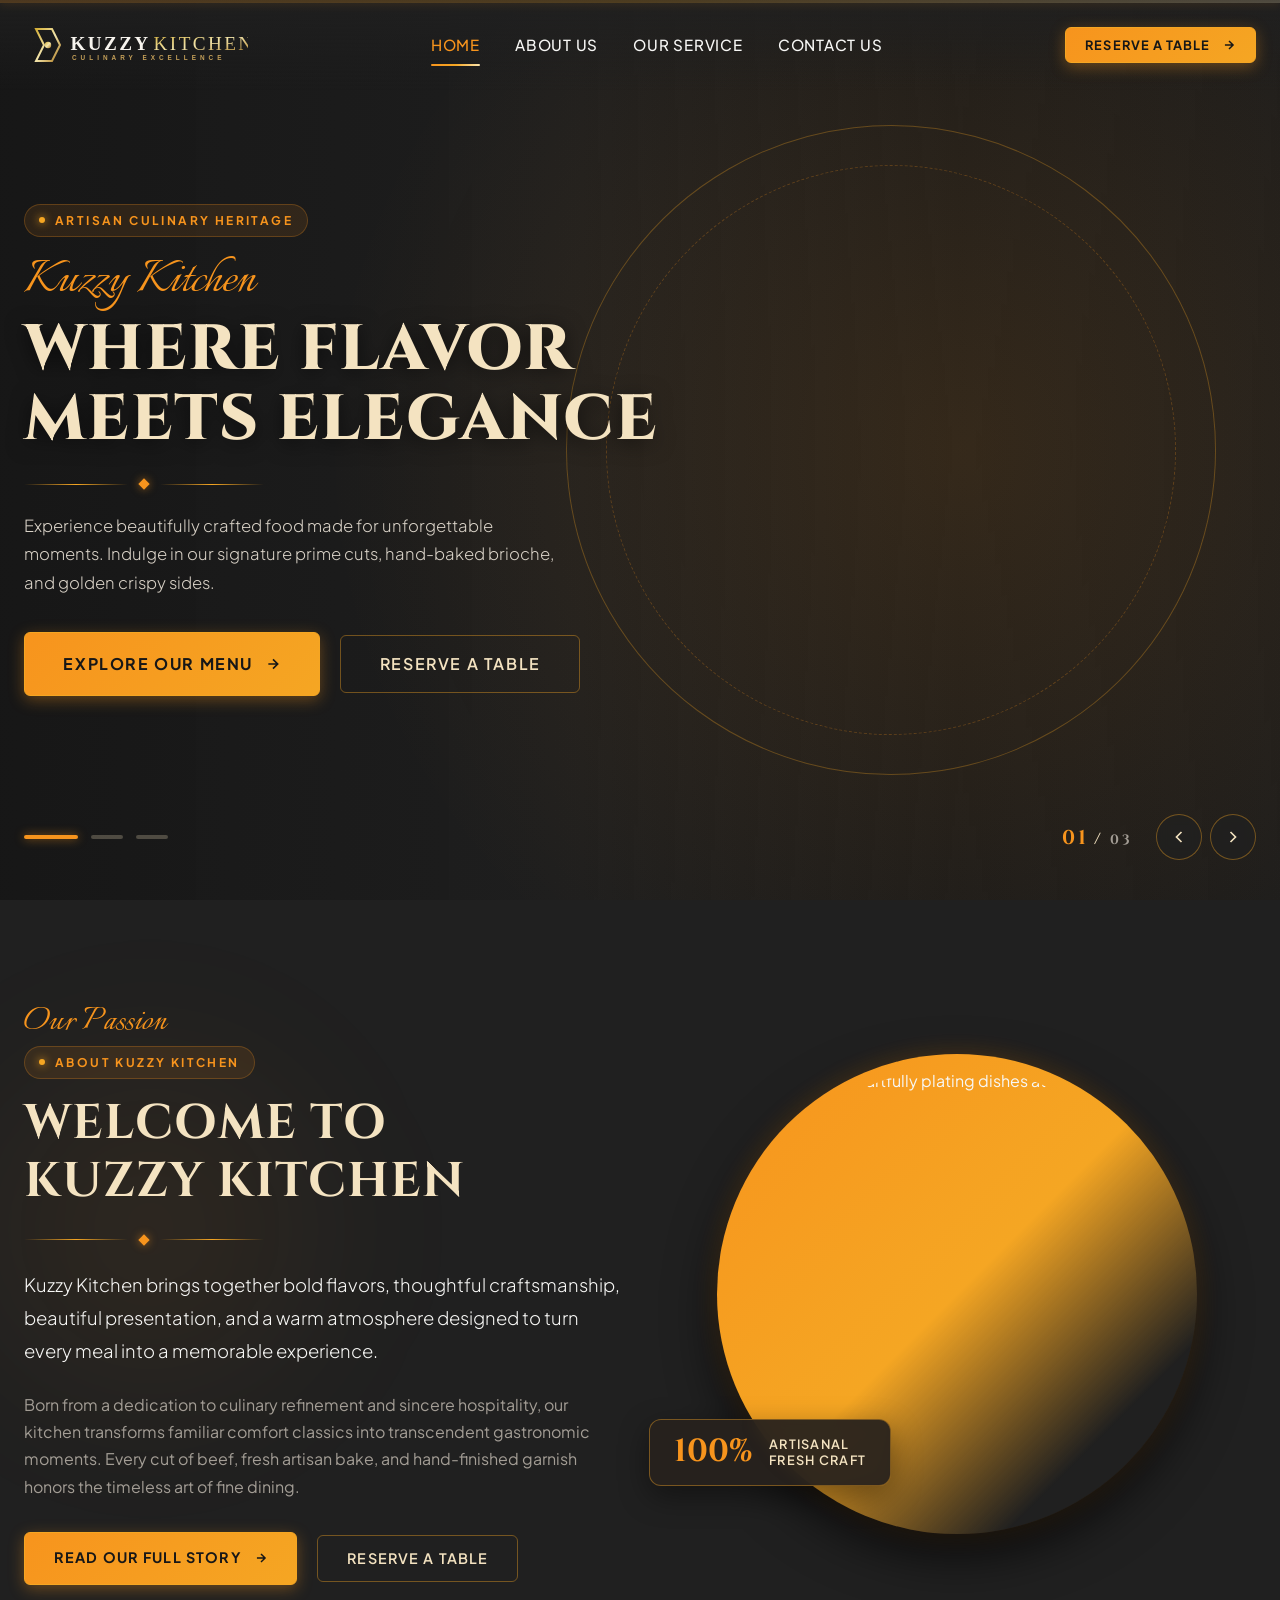
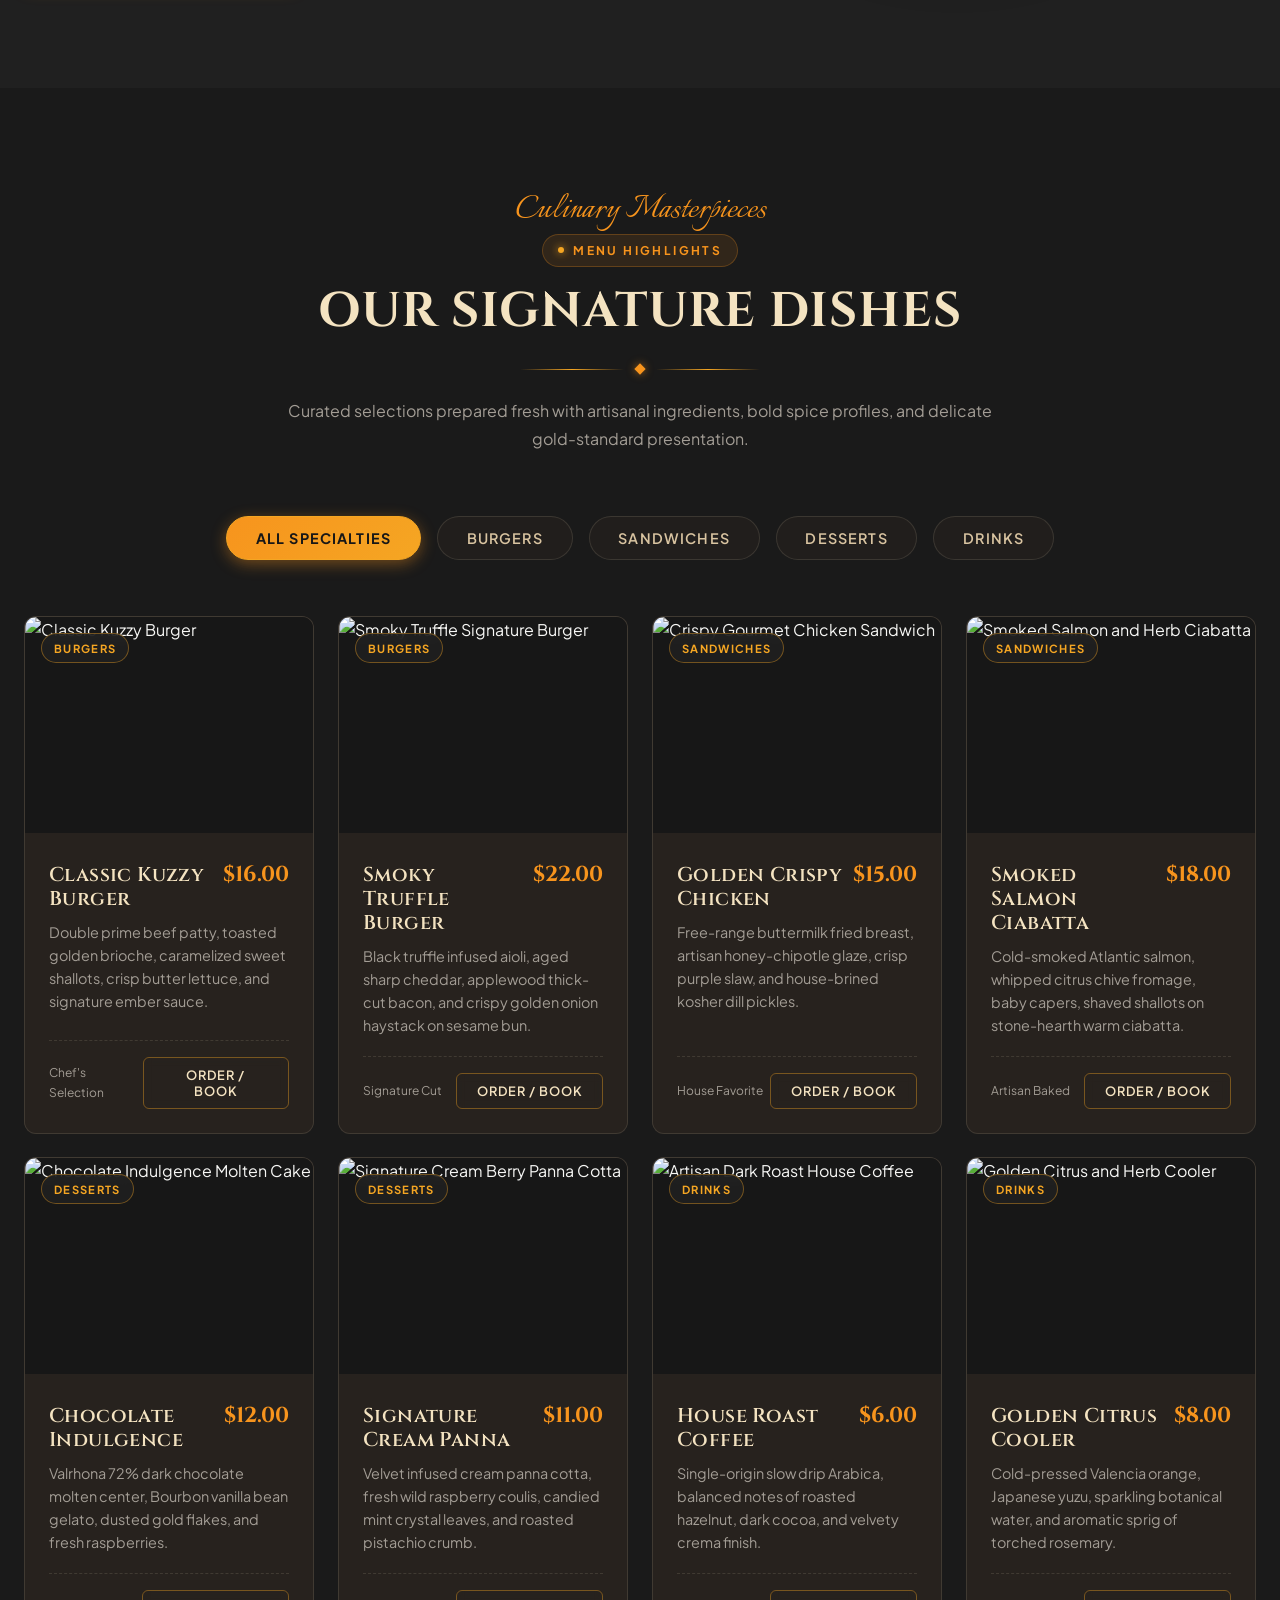
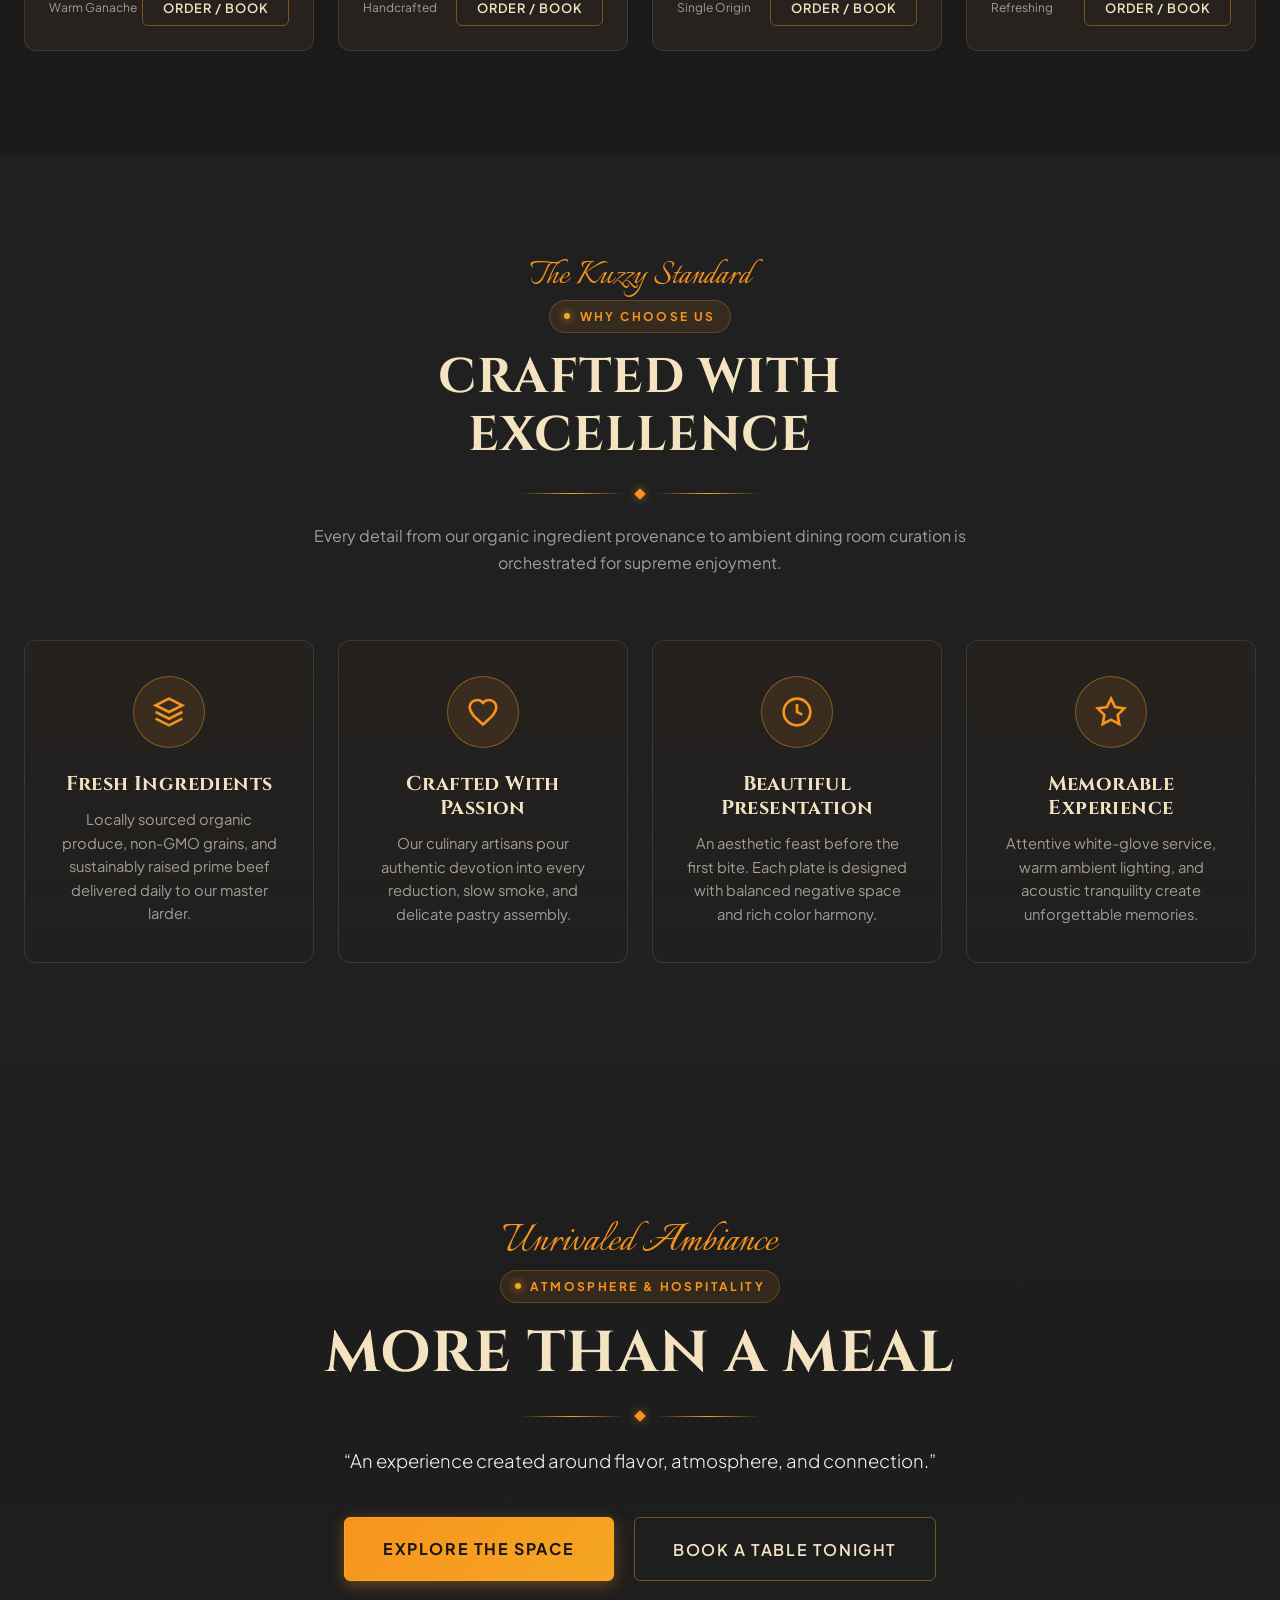
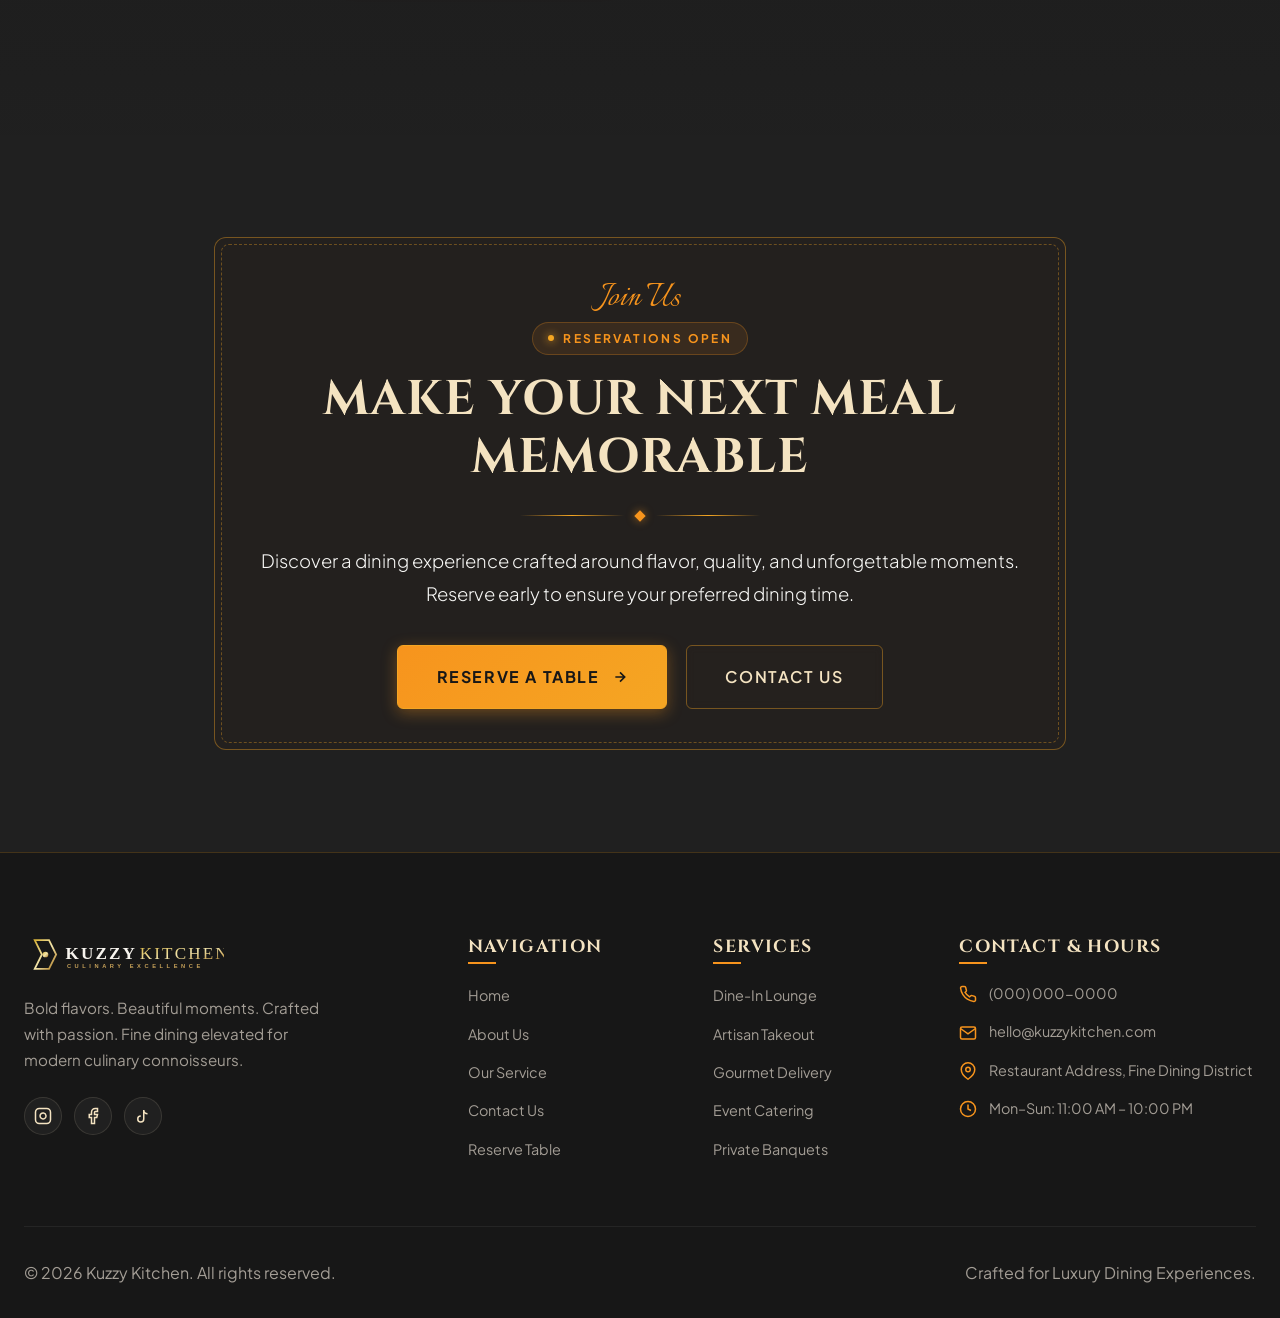
==== commit 00a60450: "Optimize performance, fix all 49 missing image/script assets and enable instant zero-404 loading" ====
--- a/index.html
+++ b/index.html
@@ -9,6 +9,9 @@
   <!-- Favicon -->
   <link rel="icon" type="image/svg+xml" href="assets/images/logo/logo-compact.svg">
   
+  <!-- DNS Prefetch -->
+  <link rel="dns-prefetch" href="https://fonts.googleapis.com">
+  <link rel="dns-prefetch" href="https://fonts.gstatic.com">
   <!-- Google Fonts -->
   <link rel="preconnect" href="https://fonts.googleapis.com">
   <link rel="preconnect" href="https://fonts.gstatic.com" crossorigin>
@@ -29,7 +32,7 @@
     <div class="header-container">
       <!-- Brand Logo -->
       <a href="index.html" class="site-logo" aria-label="Kuzzy Kitchen Home">
-        <img src="assets/images/logo/logo-full.svg" alt="Kuzzy Kitchen Logo" width="220" height="55">
+        <img decoding="async" src="assets/images/logo/logo-full.svg" alt="Kuzzy Kitchen Logo" width="220" height="55">
       </a>
 
       <!-- Desktop Navigation -->
@@ -62,7 +65,7 @@
   <div class="mobile-nav-overlay" aria-hidden="true"></div>
   <aside class="mobile-nav-drawer" aria-label="Mobile Navigation">
     <div class="mobile-nav-header">
-      <img src="assets/images/logo/logo-full.svg" alt="Kuzzy Kitchen" width="180">
+      <img decoding="async" src="assets/images/logo/logo-full.svg" alt="Kuzzy Kitchen" width="180">
     </div>
     <nav class="mobile-nav-links">
       <a href="index.html" class="mobile-nav-link active">Home <span>→</span></a>
@@ -92,7 +95,7 @@
       <!-- SLIDE 1: Gourmet Burger & Crispy Golden Fries -->
       <div class="slide is-active" data-index="0">
         <div class="slide-bg-layer">
-          <img src="assets/images/hero/hero-gourmet-burger.jpg" alt="Spectacular Gourmet Burger with Crispy Golden Fries" class="slide-bg-img">
+          <img decoding="async" src="assets/images/hero/hero-gourmet-burger.jpg" alt="Spectacular Gourmet Burger with Crispy Golden Fries" class="slide-bg-img">
         </div>
         <div class="slide-overlay"></div>
         <div class="slide-overlay-radial"></div>
@@ -134,7 +137,7 @@
       <!-- SLIDE 2: Premium Gourmet Sandwich -->
       <div class="slide" data-index="1">
         <div class="slide-bg-layer">
-          <img src="assets/images/hero/hero-gourmet-sandwich.jpg" alt="Artisan Gourmet Sandwich on Dark Rustic Board" class="slide-bg-img">
+          <img decoding="async" src="assets/images/hero/hero-gourmet-sandwich.jpg" alt="Artisan Gourmet Sandwich on Dark Rustic Board" class="slide-bg-img">
         </div>
         <div class="slide-overlay"></div>
         <div class="slide-overlay-radial"></div>
@@ -176,7 +179,7 @@
       <!-- SLIDE 3: Decadent Dessert & Artisan Beverage -->
       <div class="slide" data-index="2">
         <div class="slide-bg-layer">
-          <img src="assets/images/hero/hero-dessert-drink.jpg" alt="Luxury Chocolate Dessert and Artisan Cocktail" class="slide-bg-img">
+          <img decoding="async" src="assets/images/hero/hero-dessert-drink.jpg" alt="Luxury Chocolate Dessert and Artisan Cocktail" class="slide-bg-img">
         </div>
         <div class="slide-overlay"></div>
         <div class="slide-overlay-radial"></div>
@@ -290,7 +293,7 @@
         <!-- Right Column: Visual Composition with Circular Frame -->
         <div class="intro-image-composition reveal-on-scroll reveal-right">
           <div class="intro-circle-large">
-            <img src="assets/images/about/chef-plating.jpg" alt="Executive Chef artfully plating dishes at Kuzzy Kitchen">
+            <img decoding="async" src="assets/images/about/chef-plating.jpg" alt="Executive Chef artfully plating dishes at Kuzzy Kitchen">
           </div>
 
           <div class="intro-badge-floating">
@@ -333,7 +336,7 @@
         <article class="dish-card reveal-on-scroll delay-1" data-category="burgers">
           <div class="dish-card__media">
             <span class="dish-card__badge">Burgers</span>
-            <img src="assets/images/food/burger-classic.jpg" alt="Classic Kuzzy Burger" class="dish-card__img" loading="lazy">
+            <img decoding="async" src="assets/images/food/burger-classic.jpg" alt="Classic Kuzzy Burger" class="dish-card__img" loading="lazy">
           </div>
           <div class="dish-card__content">
             <div class="dish-card__header">
@@ -352,7 +355,7 @@
         <article class="dish-card reveal-on-scroll delay-2" data-category="burgers">
           <div class="dish-card__media">
             <span class="dish-card__badge">Burgers</span>
-            <img src="assets/images/food/burger-truffle.jpg" alt="Smoky Truffle Signature Burger" class="dish-card__img" loading="lazy">
+            <img decoding="async" src="assets/images/food/burger-truffle.jpg" alt="Smoky Truffle Signature Burger" class="dish-card__img" loading="lazy">
           </div>
           <div class="dish-card__content">
             <div class="dish-card__header">
@@ -371,7 +374,7 @@
         <article class="dish-card reveal-on-scroll delay-3" data-category="sandwiches">
           <div class="dish-card__media">
             <span class="dish-card__badge">Sandwiches</span>
-            <img src="assets/images/food/sandwich-crispy-chicken.jpg" alt="Crispy Gourmet Chicken Sandwich" class="dish-card__img" loading="lazy">
+            <img decoding="async" src="assets/images/food/sandwich-crispy-chicken.jpg" alt="Crispy Gourmet Chicken Sandwich" class="dish-card__img" loading="lazy">
           </div>
           <div class="dish-card__content">
             <div class="dish-card__header">
@@ -390,7 +393,7 @@
         <article class="dish-card reveal-on-scroll delay-4" data-category="sandwiches">
           <div class="dish-card__media">
             <span class="dish-card__badge">Sandwiches</span>
-            <img src="assets/images/food/sandwich-salmon-ciabatta.jpg" alt="Smoked Salmon and Herb Ciabatta" class="dish-card__img" loading="lazy">
+            <img decoding="async" src="assets/images/food/sandwich-salmon-ciabatta.jpg" alt="Smoked Salmon and Herb Ciabatta" class="dish-card__img" loading="lazy">
           </div>
           <div class="dish-card__content">
             <div class="dish-card__header">
@@ -409,7 +412,7 @@
         <article class="dish-card reveal-on-scroll delay-1" data-category="desserts">
           <div class="dish-card__media">
             <span class="dish-card__badge">Desserts</span>
-            <img src="assets/images/food/dessert-chocolate-lava.jpg" alt="Chocolate Indulgence Molten Cake" class="dish-card__img" loading="lazy">
+            <img decoding="async" src="assets/images/food/dessert-chocolate-lava.jpg" alt="Chocolate Indulgence Molten Cake" class="dish-card__img" loading="lazy">
           </div>
           <div class="dish-card__content">
             <div class="dish-card__header">
@@ -428,7 +431,7 @@
         <article class="dish-card reveal-on-scroll delay-2" data-category="desserts">
           <div class="dish-card__media">
             <span class="dish-card__badge">Desserts</span>
-            <img src="assets/images/food/dessert-panna-cotta.jpg" alt="Signature Cream Berry Panna Cotta" class="dish-card__img" loading="lazy">
+            <img decoding="async" src="assets/images/food/dessert-panna-cotta.jpg" alt="Signature Cream Berry Panna Cotta" class="dish-card__img" loading="lazy">
           </div>
           <div class="dish-card__content">
             <div class="dish-card__header">
@@ -447,7 +450,7 @@
         <article class="dish-card reveal-on-scroll delay-3" data-category="drinks">
           <div class="dish-card__media">
             <span class="dish-card__badge">Drinks</span>
-            <img src="assets/images/food/drink-house-coffee.jpg" alt="Artisan Dark Roast House Coffee" class="dish-card__img" loading="lazy">
+            <img decoding="async" src="assets/images/food/drink-house-coffee.jpg" alt="Artisan Dark Roast House Coffee" class="dish-card__img" loading="lazy">
           </div>
           <div class="dish-card__content">
             <div class="dish-card__header">
@@ -466,7 +469,7 @@
         <article class="dish-card reveal-on-scroll delay-4" data-category="drinks">
           <div class="dish-card__media">
             <span class="dish-card__badge">Drinks</span>
-            <img src="assets/images/food/drink-citrus-cooler.jpg" alt="Golden Citrus and Herb Cooler" class="dish-card__img" loading="lazy">
+            <img decoding="async" src="assets/images/food/drink-citrus-cooler.jpg" alt="Golden Citrus and Herb Cooler" class="dish-card__img" loading="lazy">
           </div>
           <div class="dish-card__content">
             <div class="dish-card__header">
@@ -542,7 +545,7 @@
        6. RESTAURANT ATMOSPHERE BANNER (Cinematic Parallax)
        ========================================================================== -->
   <section class="experience-banner">
-    <img src="assets/images/about/atmosphere-1.jpg" alt="Luxury restaurant atmosphere at Kuzzy Kitchen" class="experience-bg-img">
+    <img decoding="async" src="assets/images/about/atmosphere-1.jpg" alt="Luxury restaurant atmosphere at Kuzzy Kitchen" class="experience-bg-img">
     <div class="experience-overlay"></div>
     
     <div class="container">
@@ -602,7 +605,7 @@
       <div class="footer-top">
         <!-- Col 1: Brand -->
         <div class="footer-brand">
-          <img src="assets/images/logo/logo-full.svg" alt="Kuzzy Kitchen" width="200">
+          <img decoding="async" src="assets/images/logo/logo-full.svg" alt="Kuzzy Kitchen" width="200">
           <p>Bold flavors. Beautiful moments. Crafted with passion. Fine dining elevated for modern culinary connoisseurs.</p>
           <div class="social-links">
             <a href="#instagram" class="social-link-btn" aria-label="Instagram">
@@ -762,9 +765,9 @@
   </button>
 
   <!-- Scripts -->
-  <script src="js/main.js"></script>
-  <script src="js/slider.js"></script>
-  <script src="js/menu-filter.js"></script>
-  <script src="js/reservation-modal.js"></script>
+  <script defer src="js/main.js"></script>
+  <script defer src="js/slider.js"></script>
+  <script defer src="js/menu-filter.js"></script>
+  <script defer src="js/reservation-modal.js"></script>
 </body>
 </html>
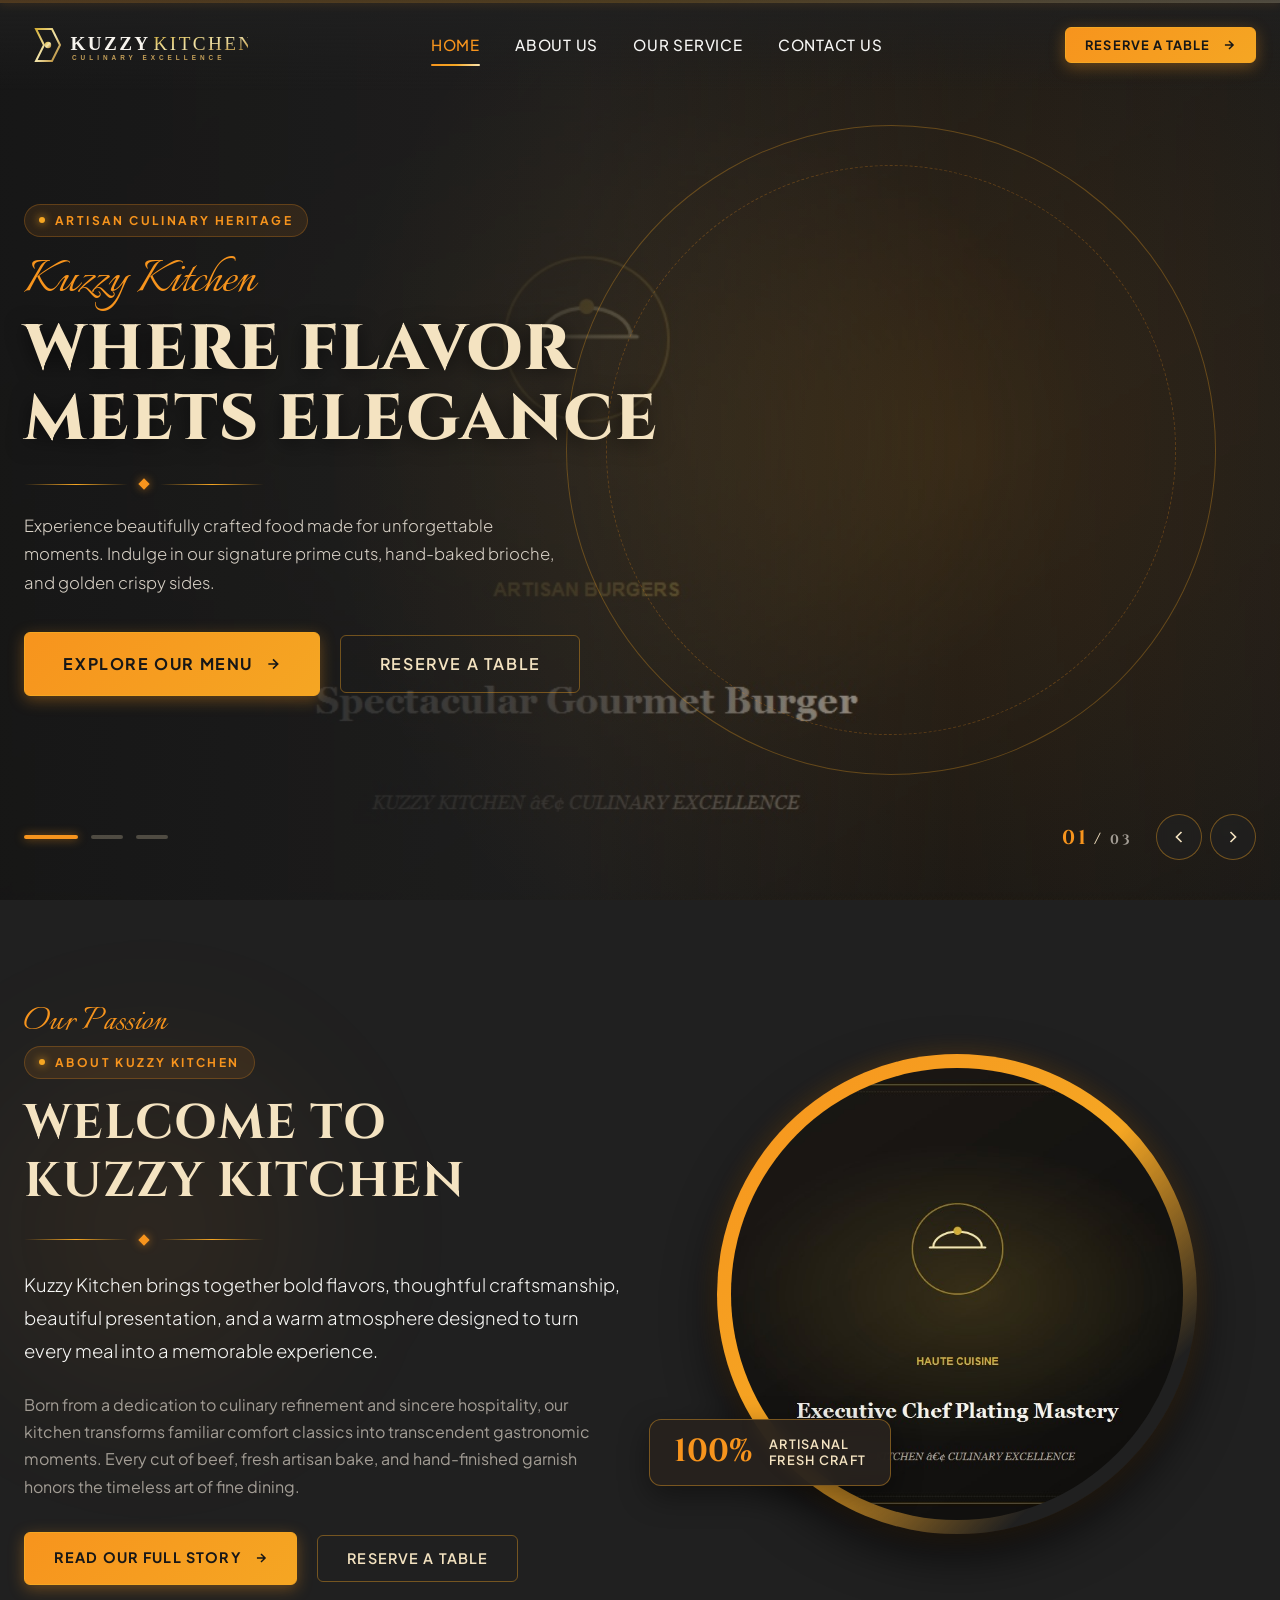
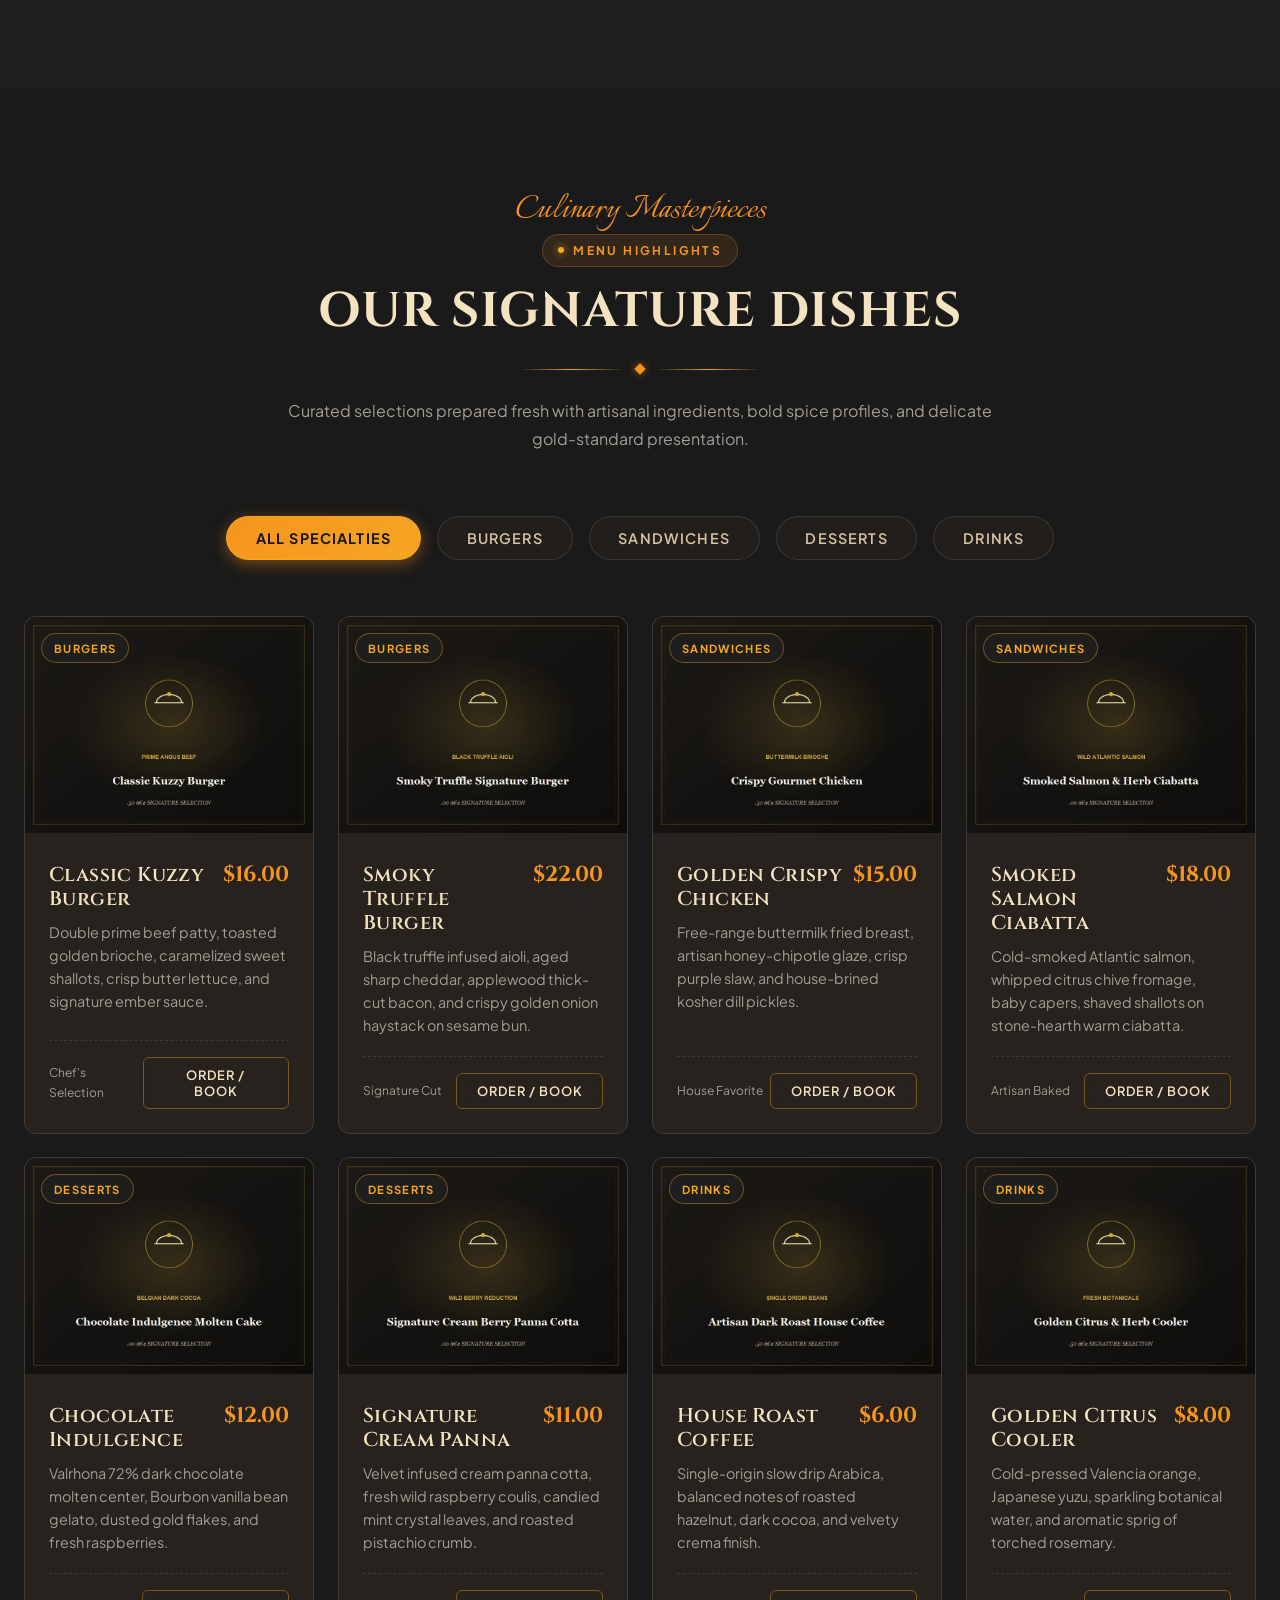
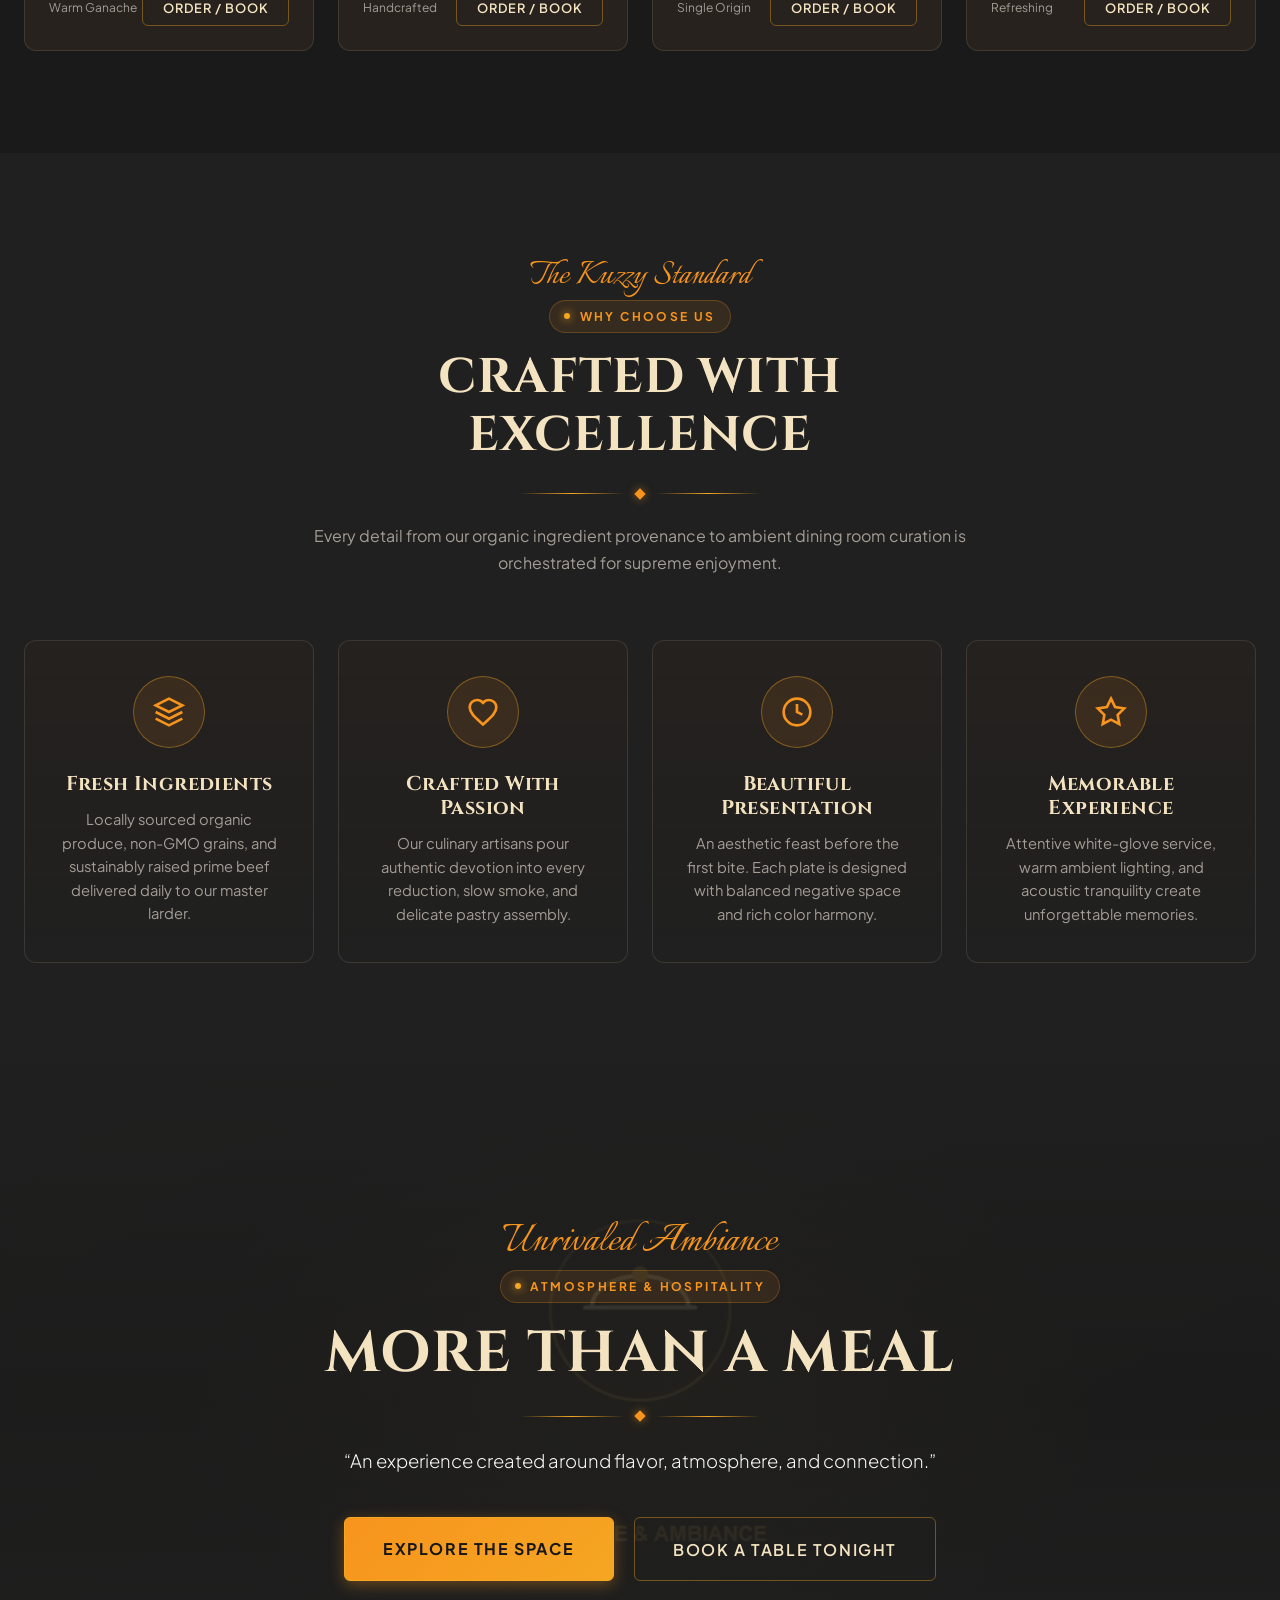
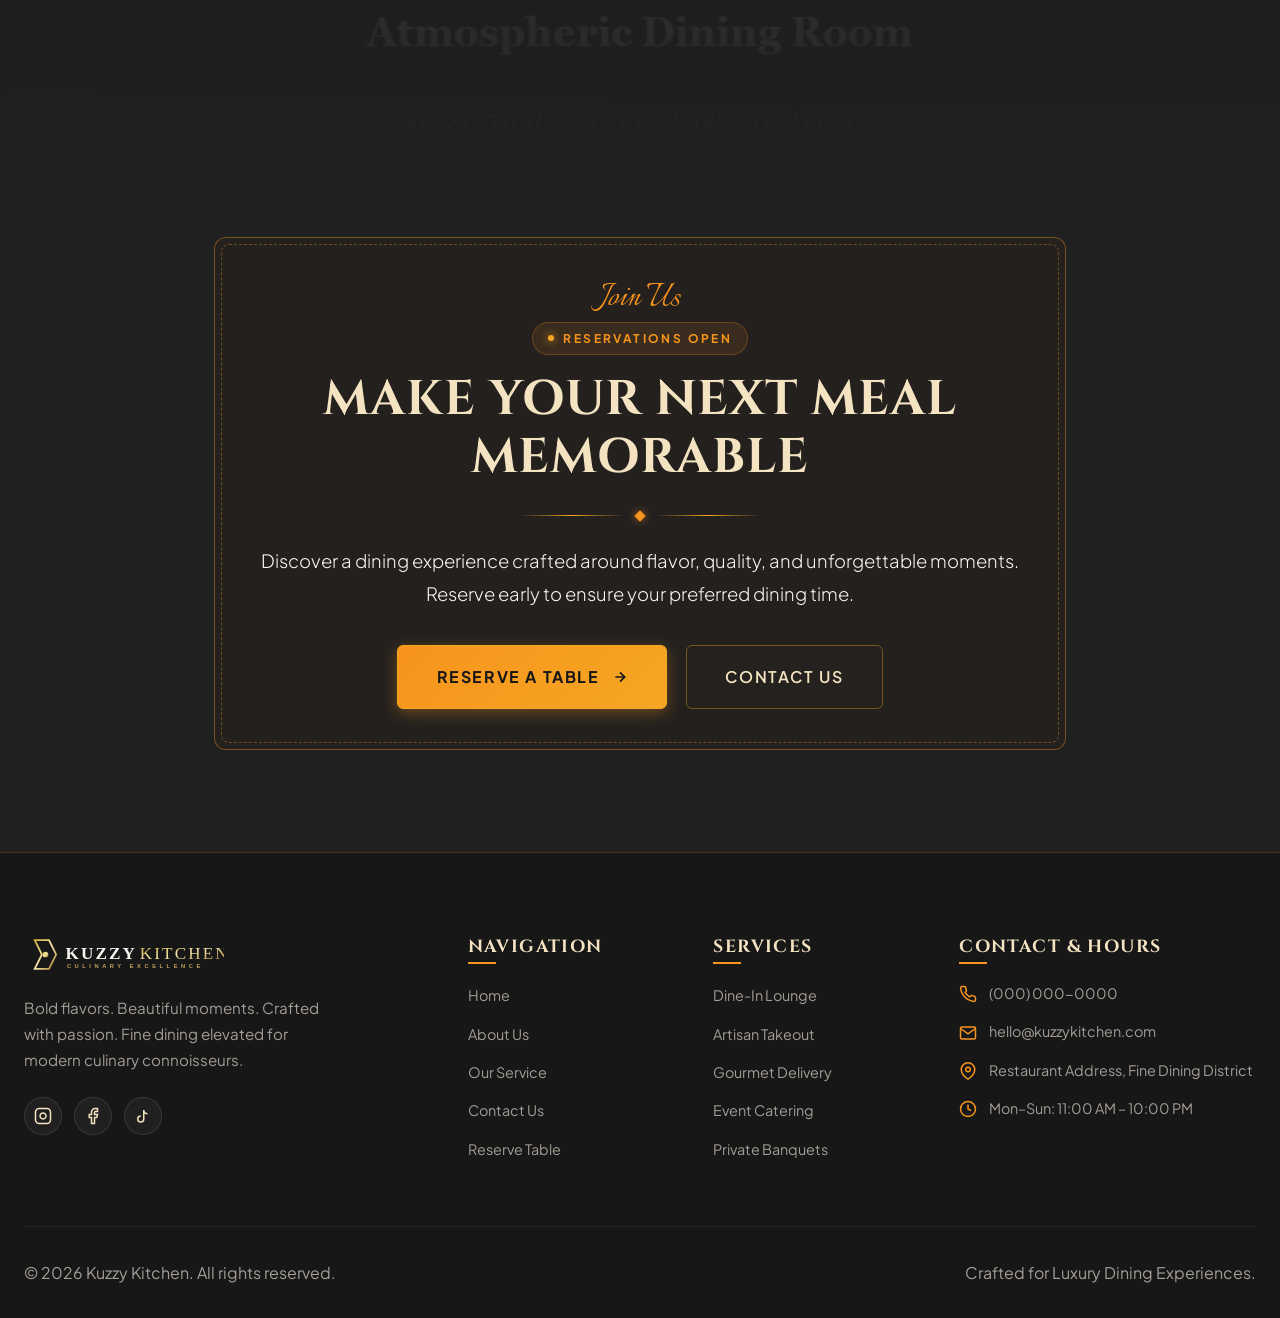
==== commit 1a99abde: "Add automatic cache-busting query parameters to force instant image display across all browsers" ====
--- a/index.html
+++ b/index.html
@@ -18,10 +18,10 @@
   <link href="https://fonts.googleapis.com/css2?family=Cinzel:wght@400;500;600;700;800;900&family=Cormorant+Garamond:ital,wght@0,400;0,600;0,700;1,400;1,600&family=Italianno&family=Plus+Jakarta+Sans:wght@300;400;500;600;700&display=swap" rel="stylesheet">
   
   <!-- Stylesheets -->
-  <link rel="stylesheet" href="css/main.css">
-  <link rel="stylesheet" href="css/components.css">
-  <link rel="stylesheet" href="css/slider.css">
-  <link rel="stylesheet" href="css/pages.css">
+  <link rel="stylesheet" href="css/main.css?v=1790041896573">
+  <link rel="stylesheet" href="css/components.css?v=1790041896573">
+  <link rel="stylesheet" href="css/slider.css?v=1790041896573">
+  <link rel="stylesheet" href="css/pages.css?v=1790041896573">
 </head>
 <body>
 
@@ -32,7 +32,7 @@
     <div class="header-container">
       <!-- Brand Logo -->
       <a href="index.html" class="site-logo" aria-label="Kuzzy Kitchen Home">
-        <img decoding="async" src="assets/images/logo/logo-full.svg" alt="Kuzzy Kitchen Logo" width="220" height="55">
+        <img decoding="async" src="assets/images/logo/logo-full.svg?v=1790041896573" alt="Kuzzy Kitchen Logo" width="220" height="55">
       </a>
 
       <!-- Desktop Navigation -->
@@ -65,7 +65,7 @@
   <div class="mobile-nav-overlay" aria-hidden="true"></div>
   <aside class="mobile-nav-drawer" aria-label="Mobile Navigation">
     <div class="mobile-nav-header">
-      <img decoding="async" src="assets/images/logo/logo-full.svg" alt="Kuzzy Kitchen" width="180">
+      <img decoding="async" src="assets/images/logo/logo-full.svg?v=1790041896573" alt="Kuzzy Kitchen" width="180">
     </div>
     <nav class="mobile-nav-links">
       <a href="index.html" class="mobile-nav-link active">Home <span>→</span></a>
@@ -95,7 +95,7 @@
       <!-- SLIDE 1: Gourmet Burger & Crispy Golden Fries -->
       <div class="slide is-active" data-index="0">
         <div class="slide-bg-layer">
-          <img decoding="async" src="assets/images/hero/hero-gourmet-burger.jpg" alt="Spectacular Gourmet Burger with Crispy Golden Fries" class="slide-bg-img">
+          <img decoding="async" src="assets/images/hero/hero-gourmet-burger.jpg?v=1790041896573" alt="Spectacular Gourmet Burger with Crispy Golden Fries" class="slide-bg-img">
         </div>
         <div class="slide-overlay"></div>
         <div class="slide-overlay-radial"></div>
@@ -137,7 +137,7 @@
       <!-- SLIDE 2: Premium Gourmet Sandwich -->
       <div class="slide" data-index="1">
         <div class="slide-bg-layer">
-          <img decoding="async" src="assets/images/hero/hero-gourmet-sandwich.jpg" alt="Artisan Gourmet Sandwich on Dark Rustic Board" class="slide-bg-img">
+          <img decoding="async" src="assets/images/hero/hero-gourmet-sandwich.jpg?v=1790041896573" alt="Artisan Gourmet Sandwich on Dark Rustic Board" class="slide-bg-img">
         </div>
         <div class="slide-overlay"></div>
         <div class="slide-overlay-radial"></div>
@@ -179,7 +179,7 @@
       <!-- SLIDE 3: Decadent Dessert & Artisan Beverage -->
       <div class="slide" data-index="2">
         <div class="slide-bg-layer">
-          <img decoding="async" src="assets/images/hero/hero-dessert-drink.jpg" alt="Luxury Chocolate Dessert and Artisan Cocktail" class="slide-bg-img">
+          <img decoding="async" src="assets/images/hero/hero-dessert-drink.jpg?v=1790041896573" alt="Luxury Chocolate Dessert and Artisan Cocktail" class="slide-bg-img">
         </div>
         <div class="slide-overlay"></div>
         <div class="slide-overlay-radial"></div>
@@ -293,7 +293,7 @@
         <!-- Right Column: Visual Composition with Circular Frame -->
         <div class="intro-image-composition reveal-on-scroll reveal-right">
           <div class="intro-circle-large">
-            <img decoding="async" src="assets/images/about/chef-plating.jpg" alt="Executive Chef artfully plating dishes at Kuzzy Kitchen">
+            <img decoding="async" src="assets/images/about/chef-plating.jpg?v=1790041896573" alt="Executive Chef artfully plating dishes at Kuzzy Kitchen">
           </div>
 
           <div class="intro-badge-floating">
@@ -336,7 +336,7 @@
         <article class="dish-card reveal-on-scroll delay-1" data-category="burgers">
           <div class="dish-card__media">
             <span class="dish-card__badge">Burgers</span>
-            <img decoding="async" src="assets/images/food/burger-classic.jpg" alt="Classic Kuzzy Burger" class="dish-card__img" loading="lazy">
+            <img decoding="async" src="assets/images/food/burger-classic.jpg?v=1790041896573" alt="Classic Kuzzy Burger" class="dish-card__img" loading="lazy">
           </div>
           <div class="dish-card__content">
             <div class="dish-card__header">
@@ -355,7 +355,7 @@
         <article class="dish-card reveal-on-scroll delay-2" data-category="burgers">
           <div class="dish-card__media">
             <span class="dish-card__badge">Burgers</span>
-            <img decoding="async" src="assets/images/food/burger-truffle.jpg" alt="Smoky Truffle Signature Burger" class="dish-card__img" loading="lazy">
+            <img decoding="async" src="assets/images/food/burger-truffle.jpg?v=1790041896573" alt="Smoky Truffle Signature Burger" class="dish-card__img" loading="lazy">
           </div>
           <div class="dish-card__content">
             <div class="dish-card__header">
@@ -374,7 +374,7 @@
         <article class="dish-card reveal-on-scroll delay-3" data-category="sandwiches">
           <div class="dish-card__media">
             <span class="dish-card__badge">Sandwiches</span>
-            <img decoding="async" src="assets/images/food/sandwich-crispy-chicken.jpg" alt="Crispy Gourmet Chicken Sandwich" class="dish-card__img" loading="lazy">
+            <img decoding="async" src="assets/images/food/sandwich-crispy-chicken.jpg?v=1790041896573" alt="Crispy Gourmet Chicken Sandwich" class="dish-card__img" loading="lazy">
           </div>
           <div class="dish-card__content">
             <div class="dish-card__header">
@@ -393,7 +393,7 @@
         <article class="dish-card reveal-on-scroll delay-4" data-category="sandwiches">
           <div class="dish-card__media">
             <span class="dish-card__badge">Sandwiches</span>
-            <img decoding="async" src="assets/images/food/sandwich-salmon-ciabatta.jpg" alt="Smoked Salmon and Herb Ciabatta" class="dish-card__img" loading="lazy">
+            <img decoding="async" src="assets/images/food/sandwich-salmon-ciabatta.jpg?v=1790041896573" alt="Smoked Salmon and Herb Ciabatta" class="dish-card__img" loading="lazy">
           </div>
           <div class="dish-card__content">
             <div class="dish-card__header">
@@ -412,7 +412,7 @@
         <article class="dish-card reveal-on-scroll delay-1" data-category="desserts">
           <div class="dish-card__media">
             <span class="dish-card__badge">Desserts</span>
-            <img decoding="async" src="assets/images/food/dessert-chocolate-lava.jpg" alt="Chocolate Indulgence Molten Cake" class="dish-card__img" loading="lazy">
+            <img decoding="async" src="assets/images/food/dessert-chocolate-lava.jpg?v=1790041896573" alt="Chocolate Indulgence Molten Cake" class="dish-card__img" loading="lazy">
           </div>
           <div class="dish-card__content">
             <div class="dish-card__header">
@@ -431,7 +431,7 @@
         <article class="dish-card reveal-on-scroll delay-2" data-category="desserts">
           <div class="dish-card__media">
             <span class="dish-card__badge">Desserts</span>
-            <img decoding="async" src="assets/images/food/dessert-panna-cotta.jpg" alt="Signature Cream Berry Panna Cotta" class="dish-card__img" loading="lazy">
+            <img decoding="async" src="assets/images/food/dessert-panna-cotta.jpg?v=1790041896573" alt="Signature Cream Berry Panna Cotta" class="dish-card__img" loading="lazy">
           </div>
           <div class="dish-card__content">
             <div class="dish-card__header">
@@ -450,7 +450,7 @@
         <article class="dish-card reveal-on-scroll delay-3" data-category="drinks">
           <div class="dish-card__media">
             <span class="dish-card__badge">Drinks</span>
-            <img decoding="async" src="assets/images/food/drink-house-coffee.jpg" alt="Artisan Dark Roast House Coffee" class="dish-card__img" loading="lazy">
+            <img decoding="async" src="assets/images/food/drink-house-coffee.jpg?v=1790041896573" alt="Artisan Dark Roast House Coffee" class="dish-card__img" loading="lazy">
           </div>
           <div class="dish-card__content">
             <div class="dish-card__header">
@@ -469,7 +469,7 @@
         <article class="dish-card reveal-on-scroll delay-4" data-category="drinks">
           <div class="dish-card__media">
             <span class="dish-card__badge">Drinks</span>
-            <img decoding="async" src="assets/images/food/drink-citrus-cooler.jpg" alt="Golden Citrus and Herb Cooler" class="dish-card__img" loading="lazy">
+            <img decoding="async" src="assets/images/food/drink-citrus-cooler.jpg?v=1790041896573" alt="Golden Citrus and Herb Cooler" class="dish-card__img" loading="lazy">
           </div>
           <div class="dish-card__content">
             <div class="dish-card__header">
@@ -545,7 +545,7 @@
        6. RESTAURANT ATMOSPHERE BANNER (Cinematic Parallax)
        ========================================================================== -->
   <section class="experience-banner">
-    <img decoding="async" src="assets/images/about/atmosphere-1.jpg" alt="Luxury restaurant atmosphere at Kuzzy Kitchen" class="experience-bg-img">
+    <img decoding="async" src="assets/images/about/atmosphere-1.jpg?v=1790041896573" alt="Luxury restaurant atmosphere at Kuzzy Kitchen" class="experience-bg-img">
     <div class="experience-overlay"></div>
     
     <div class="container">
@@ -605,7 +605,7 @@
       <div class="footer-top">
         <!-- Col 1: Brand -->
         <div class="footer-brand">
-          <img decoding="async" src="assets/images/logo/logo-full.svg" alt="Kuzzy Kitchen" width="200">
+          <img decoding="async" src="assets/images/logo/logo-full.svg?v=1790041896573" alt="Kuzzy Kitchen" width="200">
           <p>Bold flavors. Beautiful moments. Crafted with passion. Fine dining elevated for modern culinary connoisseurs.</p>
           <div class="social-links">
             <a href="#instagram" class="social-link-btn" aria-label="Instagram">
@@ -765,9 +765,9 @@
   </button>
 
   <!-- Scripts -->
-  <script defer src="js/main.js"></script>
-  <script defer src="js/slider.js"></script>
-  <script defer src="js/menu-filter.js"></script>
-  <script defer src="js/reservation-modal.js"></script>
+  <script defer src="js/main.js?v=1790041896573"></script>
+  <script defer src="js/slider.js?v=1790041896573"></script>
+  <script defer src="js/menu-filter.js?v=1790041896573"></script>
+  <script defer src="js/reservation-modal.js?v=1790041896573"></script>
 </body>
 </html>
